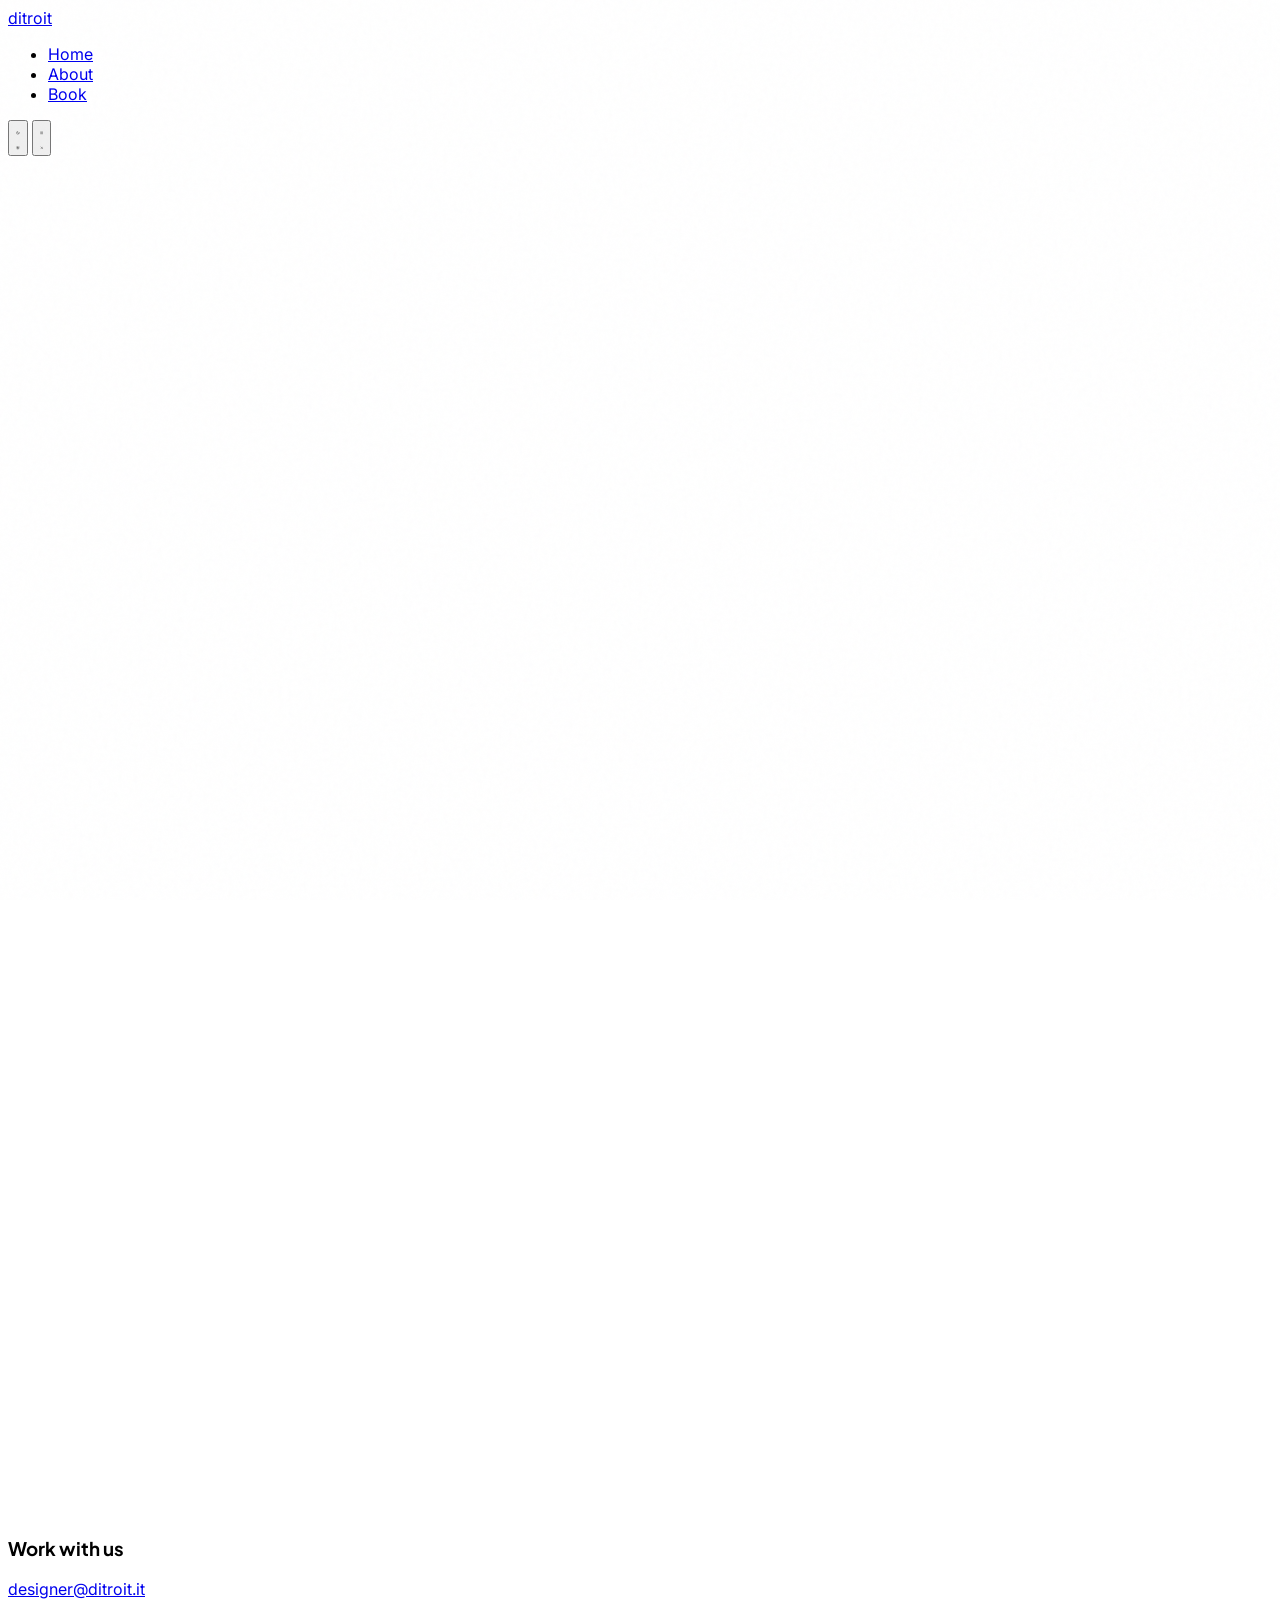
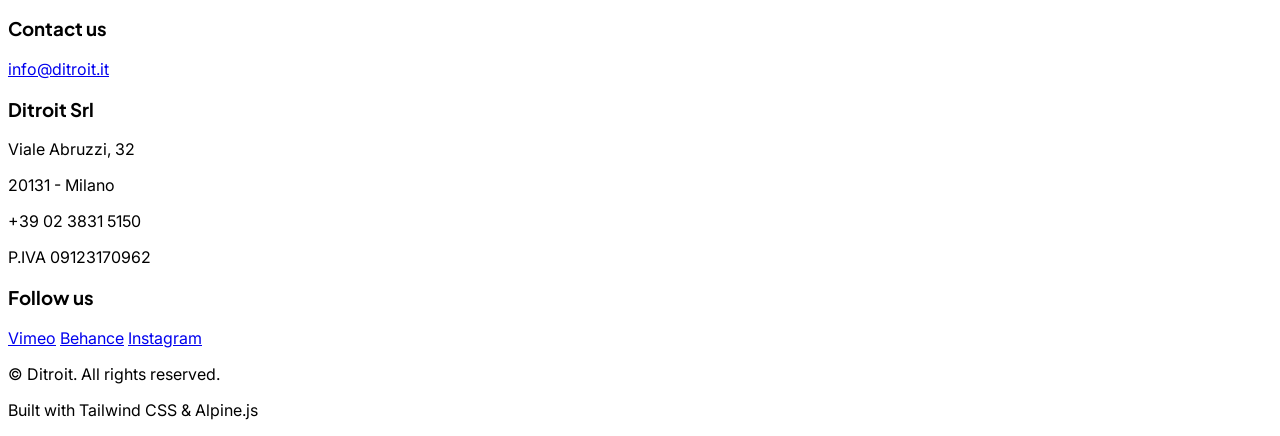
==== index.html @ 720d7a05 "First commit" ====
<!DOCTYPE html>
<html lang="en" x-data="app()" :class="{'dark':dark}" class="scroll-smooth">
<head>
<meta charset="UTF-8">
<meta name="viewport" content="width=device-width, initial-scale=1.0">
<meta name="description" content="Ditroit Clone — In-depth football analysis. Premium content experience. Welcome to the new era of football.">
<meta name="keywords" content="football, football analysis, premium content, ditroit clone">
<meta name="author" content="Ditroit">
<title>Ditroit Clone — In-depth Football Analysis &amp; Premium Experience</title>

<script src="https://cdn.tailwindcss.com"></script>
<script defer src="https://cdn.jsdelivr.net/npm/alpinejs@3.x.x/dist/cdn.min.js"></script>
<link rel="preconnect" href="https://fonts.googleapis.com">
<link rel="preconnect" href="https://fonts.gstatic.com" crossorigin>
<link href="https://fonts.googleapis.com/css2?family=Plus+Jakarta+Sans:ital,wght@0,300..800;1,300..800&family=Inter:wght@300..800&display=swap" rel="stylesheet">

<script>
tailwind.config = {
  darkMode: 'class',
  theme: {
    extend: {
      fontFamily: { display: ['Plus Jakarta Sans','sans-serif'], body: ['Inter','sans-serif'] },
      colors: { accent: '#FF6B2B', 'accent-light': '#FF8F5C' }
    }
  }
}
</script>

<style>
*,*::before,*::after{box-sizing:border-box}
html,body{font-family:'Inter',sans-serif}
h1,h2,h3,h4,h5,h6{font-family:'Plus Jakarta Sans',sans-serif}
body{transition:background-color .3s,color .3s}

/* noise overlay */
body::before{content:'';position:fixed;inset:0;pointer-events:none;z-index:0;opacity:.35;
background-image:url("data:image/svg+xml,%3Csvg xmlns='http://www.w3.org/2000/svg' viewBox='0 0 200 200'%3E%3Cfilter id='n'%3E%3CfeTurbulence type='fractalNoise' baseFrequency='.9' numOctaves='4' stitchTiles='stitch'/%3E%3C/filter%3E%3Crect width='100%25' height='100%25' filter='url(%23n)' opacity='.05'/%3E%3C/svg%3E")}

/* scrollbar */
::-webkit-scrollbar{width:5px}
::-webkit-scrollbar-track{background:transparent}
::-webkit-scrollbar-thumb{background:#FF6B2B;border-radius:99px}

/* reveal on scroll */
.reveal{opacity:0;transform:translateY(26px);transition:opacity .6s cubic-bezier(.4,0,.2,1),transform .6s cubic-bezier(.4,0,.2,1)}
.reveal.in{opacity:1;transform:none}
.d1{transition-delay:.08s}.d2{transition-delay:.16s}.d3{transition-delay:.24s}.d4{transition-delay:.32s}

/* nav underline animation */
.nl{position:relative}
.nl::after{content:'';position:absolute;bottom:-2px;left:0;width:0;height:1.5px;background:currentColor;transition:width .22s cubic-bezier(.4,0,.2,1)}
.nl:hover::after,.nl.on::after{width:100%}
.nl.on{font-weight:500}

/* shimmer button */
.shimmer{position:relative;overflow:hidden}
.shimmer::after{content:'';position:absolute;top:0;left:-100%;width:60%;height:100%;background:rgba(255,255,255,.18);transform:skewX(-20deg);transition:left .4s cubic-bezier(.4,0,.2,1)}
.shimmer:hover::after{left:160%}

/* photo frames */
.pf{overflow:hidden;background:#d4d4d8}
.pf img{width:100%;height:100%;object-fit:cover;display:block}

/* card hover */
.card-h{transition:transform .28s cubic-bezier(.4,0,.2,1),border-color .18s}
.card-h:hover{transform:translateY(-4px)}

/* skill tag */
.stag{transition:border-color .18s}

[x-cloak]{display:none!important}
</style>
</head>

<body class="bg-white dark:bg-zinc-950 text-zinc-900 dark:text-zinc-100 antialiased">

<!-- ═══ NAV ═══ -->
<header class="fixed inset-x-0 top-0 z-50 transition-all duration-300"
  :class="sc?'bg-white/90 dark:bg-zinc-950/90 backdrop-blur-md shadow-sm shadow-black/5':''">
  <nav class="max-w-6xl mx-auto px-6 h-16 flex items-center justify-between" aria-label="Main navigation">

    <a href="/" class="font-display font-bold text-xl tracking-tight relative z-10 text-zinc-900 dark:text-white">
      ditroit
    </a>

    <ul class="hidden md:flex items-center gap-8 text-sm" role="list">
      <li><a href="/" class="nl text-zinc-500 dark:text-zinc-400 hover:text-zinc-900 dark:hover:text-white transition-colors" :class="s==='hero'?'on !text-zinc-900 dark:!text-white':''">Home</a></li>
      <li><a href="#about" class="nl text-zinc-500 dark:text-zinc-400 hover:text-zinc-900 dark:hover:text-white transition-colors" :class="s==='about'?'on !text-zinc-900 dark:!text-white':''">About</a></li>
      <li><a href="mailto:info@ditroit.it" class="nl text-zinc-500 dark:text-zinc-400 hover:text-zinc-900 dark:hover:text-white transition-colors">Book</a></li>
    </ul>

    <div class="flex items-center gap-3">
      <!-- dark toggle -->
      <button @click="dark=!dark" class="w-9 h-9 flex items-center justify-center rounded-full border border-zinc-200 dark:border-zinc-800 hover:bg-zinc-100 dark:hover:bg-zinc-900 transition-colors" :aria-label="dark?'Light mode':'Dark mode'">
        <svg x-show="!dark" class="w-4 h-4" fill="none" viewBox="0 0 24 24" stroke="currentColor" aria-hidden="true"><path stroke-linecap="round" stroke-linejoin="round" stroke-width="2" d="M21 12.79A9 9 0 1111.21 3 7 7 0 0021 12.79z"/></svg>
        <svg x-show="dark"  class="w-4 h-4" fill="none" viewBox="0 0 24 24" stroke="currentColor" aria-hidden="true"><path stroke-linecap="round" stroke-linejoin="round" stroke-width="2" d="M12 3v1m0 16v1m9-9h-1M4 12H3m15.364-6.364l-.707.707M6.343 17.657l-.707.707M17.657 17.657l-.707-.707M6.343 6.343l-.707-.707M12 8a4 4 0 100 8 4 4 0 000-8z"/></svg>
      </button>
      <!-- hamburger -->
      <button @click="mm=!mm" class="md:hidden w-9 h-9 flex items-center justify-center rounded-full border border-zinc-200 dark:border-zinc-800" :aria-expanded="mm" aria-label="Toggle menu">
        <svg x-show="!mm" class="w-4 h-4" fill="none" viewBox="0 0 24 24" stroke="currentColor" aria-hidden="true"><path stroke-linecap="round" stroke-linejoin="round" stroke-width="2" d="M4 6h16M4 12h16M4 18h16"/></svg>
        <svg x-show="mm"  class="w-4 h-4" fill="none" viewBox="0 0 24 24" stroke="currentColor" aria-hidden="true"><path stroke-linecap="round" stroke-linejoin="round" stroke-width="2" d="M6 18L18 6M6 6l12 12"/></svg>
      </button>
    </div>
  </nav>

  <!-- mobile menu -->
  <div x-show="mm" x-cloak
    x-transition:enter="transition ease-out duration-200" x-transition:enter-start="opacity-0 -translate-y-2" x-transition:enter-end="opacity-100 translate-y-0"
    x-transition:leave="transition ease-in duration-150" x-transition:leave-start="opacity-100 translate-y-0" x-transition:leave-end="opacity-0 -translate-y-2"
    class="md:hidden bg-white dark:bg-zinc-950 border-t border-zinc-100 dark:border-zinc-900">
    <ul class="flex flex-col px-6 py-5 gap-4 text-sm font-medium" role="list">
      <li><a href="/" @click="mm=false" class="block text-zinc-700 dark:text-zinc-300 hover:text-accent transition-colors">Home</a></li>
      <li><a href="#about" @click="mm=false" class="block text-zinc-700 dark:text-zinc-300 hover:text-accent transition-colors">About</a></li>
      <li><a href="mailto:info@ditroit.it" @click="mm=false" class="block text-zinc-700 dark:text-zinc-300 hover:text-accent transition-colors">Book</a></li>
    </ul>
  </div>
</header>

<main>

<!-- ═══ HERO ═══ -->
<section id="hero" class="relative min-h-[70vh] flex items-center pt-16 overflow-hidden">
  <div class="absolute top-1/4 right-0 w-96 h-96 bg-accent/10 rounded-full blur-3xl pointer-events-none" aria-hidden="true"></div>
  <div class="absolute bottom-1/4 left-0 w-64 h-64 bg-zinc-200/50 dark:bg-zinc-800/30 rounded-full blur-3xl pointer-events-none" aria-hidden="true"></div>

  <div class="relative z-10 max-w-5xl mx-auto px-6 py-24 w-full text-center">
    <h1 class="reveal font-display font-bold text-4xl md:text-5xl lg:text-6xl leading-[1.15] tracking-tight text-zinc-900 dark:text-white max-w-4xl mx-auto">
      In-depth football analysis. <br class="hidden sm:inline">
      <span class="text-accent">Premium content experience.</span> <br>
      Welcome to the new era of football.
    </h1>
  </div>
</section>

<!-- ═══ WORK ═══ -->
<section id="work" class="py-24 relative overflow-hidden">
  <div class="max-w-6xl mx-auto px-6 relative">
    
    <!-- Section Title (Timeline indicator) -->
    <div class="text-center mb-20">
      <p class="reveal text-xs font-semibold text-accent tracking-widest uppercase mb-3">Timeline</p>
      <h2 class="reveal d1 font-display font-bold text-4xl md:text-5xl text-zinc-900 dark:text-white">Football Analysis Journey</h2>
    </div>

    <!-- The Central Vertical Line -->
    <div class="absolute left-8 md:left-1/2 top-32 bottom-0 w-[2px] bg-gradient-to-b from-accent via-zinc-200 to-zinc-200 dark:via-zinc-800 dark:to-zinc-900 -translate-x-1/2" aria-hidden="true"></div>

    <div class="space-y-16 relative">

      <!-- Item 1 (Left on Desktop, Right on Mobile) -->
      <div class="relative flex flex-col md:flex-row items-center justify-between group">
        <!-- Node Dot -->
        <div class="absolute left-8 md:left-1/2 w-4 h-4 rounded-full bg-white dark:bg-zinc-900 border-4 border-zinc-300 dark:border-zinc-700 group-hover:border-accent -translate-x-1/2 z-10 transition-all duration-300"></div>
        
        <!-- Left content -->
        <div class="w-full md:w-[calc(50%-3rem)] pl-16 md:pl-0 md:text-right reveal d1">
          <a href="/projects/nem-ngon-03-2026" class="block">
            <article class="card-h p-6 rounded-2xl bg-zinc-50 dark:bg-zinc-900/60 border border-zinc-100 dark:border-zinc-800/80 hover:border-accent transition-all duration-300">
              <div class="pf w-full aspect-[16/10] rounded-xl overflow-hidden mb-4 bg-zinc-200 dark:bg-zinc-800">
                <img src="https://res.cloudinary.com/dwpp9gtvk/image/upload/v1776329145/banhmivn_f1n72b.jpg" alt="Nem Ngon" class="w-full h-full object-cover transition-transform duration-500 group-hover:scale-105" loading="lazy">
              </div>
              <span class="text-xs font-bold text-accent tracking-wider block mb-1">03/2026</span>
              <h3 class="font-display font-bold text-xl text-zinc-900 dark:text-white mb-2 group-hover:text-accent transition-colors">Nem Ngon</h3>
              <p class="text-sm text-zinc-500 dark:text-zinc-400 line-clamp-2">A comprehensive analysis of culinary influences on athlete nutrition and local community football engagement.</p>
            </article>
          </a>
        </div>
        
        <!-- Right Spacer -->
        <div class="hidden md:block w-[calc(50%-3rem)]"></div>
      </div>

      <!-- Item 2 (Right on Desktop, Right on Mobile) -->
      <div class="relative flex flex-col md:flex-row items-center justify-between group">
        <!-- Node Dot -->
        <div class="absolute left-8 md:left-1/2 w-4 h-4 rounded-full bg-white dark:bg-zinc-900 border-4 border-zinc-300 dark:border-zinc-700 group-hover:border-accent -translate-x-1/2 z-10 transition-all duration-300"></div>
        
        <!-- Left Spacer -->
        <div class="hidden md:block w-[calc(50%-3rem)]"></div>
        
        <!-- Right content -->
        <div class="w-full md:w-[calc(50%-3rem)] pl-16 md:pl-0 reveal d2">
          <a href="/projects/cup-hoc-xem-bong-01-2026" class="block">
            <article class="card-h p-6 rounded-2xl bg-zinc-50 dark:bg-zinc-900/60 border border-zinc-100 dark:border-zinc-800/80 hover:border-accent transition-all duration-300">
              <div class="pf w-full aspect-[16/10] rounded-xl overflow-hidden mb-4 bg-zinc-200 dark:bg-zinc-800">
                <img src="https://res.cloudinary.com/dwpp9gtvk/image/upload/v1776236418/B%E1%BA%A3n_sao_c%E1%BB%A7a_Arsenal_va_Bayern_nhu_nay_thi_sao_Chelsea_an_uoc_ay_rag0jy.png" alt="Cúp Học Xem Bóng" class="w-full h-full object-cover transition-transform duration-500 group-hover:scale-105" loading="lazy">
              </div>
              <span class="text-xs font-bold text-accent tracking-wider block mb-1">01/2026</span>
              <h3 class="font-display font-bold text-xl text-zinc-900 dark:text-white mb-2 group-hover:text-accent transition-colors">Cúp Học Xem Bóng</h3>
              <p class="text-sm text-zinc-500 dark:text-zinc-400 line-clamp-2">An analysis focusing on tactical trends and game management strategies across major leagues.</p>
            </article>
          </a>
        </div>
      </div>

      <!-- Item 3 (Left on Desktop, Right on Mobile) -->
      <div class="relative flex flex-col md:flex-row items-center justify-between group">
        <!-- Node Dot -->
        <div class="absolute left-8 md:left-1/2 w-4 h-4 rounded-full bg-white dark:bg-zinc-900 border-4 border-zinc-300 dark:border-zinc-700 group-hover:border-accent -translate-x-1/2 z-10 transition-all duration-300"></div>
        
        <!-- Left content -->
        <div class="w-full md:w-[calc(50%-3rem)] pl-16 md:pl-0 md:text-right reveal d3">
          <a href="/projects/qua-bong-cuoi-01-2026" class="block">
            <article class="card-h p-6 rounded-2xl bg-zinc-50 dark:bg-zinc-900/60 border border-zinc-100 dark:border-zinc-800/80 hover:border-accent transition-all duration-300">
              <div class="pf w-full aspect-[16/10] rounded-xl overflow-hidden mb-4 bg-zinc-200 dark:bg-zinc-800">
                <img src="https://res.cloudinary.com/dwpp9gtvk/image/upload/v1776332482/tiendaoduc_mgc0yn.jpg" alt="Quả Bóng Cười" class="w-full h-full object-cover transition-transform duration-500 group-hover:scale-105" loading="lazy">
              </div>
              <span class="text-xs font-bold text-accent tracking-wider block mb-1">01/2026</span>
              <h3 class="font-display font-bold text-xl text-zinc-900 dark:text-white mb-2 group-hover:text-accent transition-colors">Quả Bóng Cười</h3>
              <p class="text-sm text-zinc-500 dark:text-zinc-400 line-clamp-2">Humorous tactical observations and statistical anomalies in national and international tournaments.</p>
            </article>
          </a>
        </div>
        
        <!-- Right Spacer -->
        <div class="hidden md:block w-[calc(50%-3rem)]"></div>
      </div>

      <!-- Item 4 (Right on Desktop, Right on Mobile) -->
      <div class="relative flex flex-col md:flex-row items-center justify-between group">
        <!-- Node Dot -->
        <div class="absolute left-8 md:left-1/2 w-4 h-4 rounded-full bg-white dark:bg-zinc-900 border-4 border-zinc-300 dark:border-zinc-700 group-hover:border-accent -translate-x-1/2 z-10 transition-all duration-300"></div>
        
        <!-- Left Spacer -->
        <div class="hidden md:block w-[calc(50%-3rem)]"></div>
        
        <!-- Right content -->
        <div class="w-full md:w-[calc(50%-3rem)] pl-16 md:pl-0 reveal d1">
          <a href="/projects/bong-voi-cha-banh-08-2025" class="block">
            <article class="card-h p-6 rounded-2xl bg-zinc-50 dark:bg-zinc-900/60 border border-zinc-100 dark:border-zinc-800/80 hover:border-accent transition-all duration-300">
              <div class="pf w-full aspect-[16/10] rounded-xl overflow-hidden mb-4 bg-zinc-200 dark:bg-zinc-800">
                <img src="https://res.cloudinary.com/dwpp9gtvk/image/upload/v1776354889/bongbanh1280_pnz5hv.jpg" alt="Bóng với Chả Bánh" class="w-full h-full object-cover transition-transform duration-500 group-hover:scale-105" loading="lazy">
              </div>
              <span class="text-xs font-bold text-accent tracking-wider block mb-1">08/2025 - 03/2026</span>
              <h3 class="font-display font-bold text-xl text-zinc-900 dark:text-white mb-2 group-hover:text-accent transition-colors">Bóng với Chả Bánh</h3>
              <p class="text-sm text-zinc-500 dark:text-zinc-400 line-clamp-2">Long-term tracking of youth academies, grassroots development, and transition styles.</p>
            </article>
          </a>
        </div>
      </div>

      <!-- Item 5 (Left on Desktop, Right on Mobile) -->
      <div class="relative flex flex-col md:flex-row items-center justify-between group">
        <!-- Node Dot -->
        <div class="absolute left-8 md:left-1/2 w-4 h-4 rounded-full bg-white dark:bg-zinc-900 border-4 border-zinc-300 dark:border-zinc-700 group-hover:border-accent -translate-x-1/2 z-10 transition-all duration-300"></div>
        
        <!-- Left content -->
        <div class="w-full md:w-[calc(50%-3rem)] pl-16 md:pl-0 md:text-right reveal d2">
          <a href="/projects/troll-fc-online-07-2025" class="block">
            <article class="card-h p-6 rounded-2xl bg-zinc-50 dark:bg-zinc-900/60 border border-zinc-100 dark:border-zinc-800/80 hover:border-accent transition-all duration-300">
              <div class="pf w-full aspect-[16/10] rounded-xl overflow-hidden mb-4 bg-zinc-200 dark:bg-zinc-800">
                <img src="https://res.cloudinary.com/dwpp9gtvk/image/upload/v1776336754/thumb_flxhrr.jpg" alt="Troll FC Online" class="w-full h-full object-cover transition-transform duration-500 group-hover:scale-105" loading="lazy">
              </div>
              <span class="text-xs font-bold text-accent tracking-wider block mb-1">07 - 09/2025</span>
              <h3 class="font-display font-bold text-xl text-zinc-900 dark:text-white mb-2 group-hover:text-accent transition-colors">Troll FC Online</h3>
              <p class="text-sm text-zinc-500 dark:text-zinc-400 line-clamp-2">Analyzing virtual football coaching methods and comparing digital simulations to real-world formations.</p>
            </article>
          </a>
        </div>
        
        <!-- Right Spacer -->
        <div class="hidden md:block w-[calc(50%-3rem)]"></div>
      </div>

      <!-- Item 6 (Right on Desktop, Right on Mobile) -->
      <div class="relative flex flex-col md:flex-row items-center justify-between group">
        <!-- Node Dot -->
        <div class="absolute left-8 md:left-1/2 w-4 h-4 rounded-full bg-white dark:bg-zinc-900 border-4 border-zinc-300 dark:border-zinc-700 group-hover:border-accent -translate-x-1/2 z-10 transition-all duration-300"></div>
        
        <!-- Left Spacer -->
        <div class="hidden md:block w-[calc(50%-3rem)]"></div>
        
        <!-- Right content -->
        <div class="w-full md:w-[calc(50%-3rem)] pl-16 md:pl-0 reveal d3">
          <a href="/projects/hlv-online-classic-12-2024" class="block">
            <article class="card-h p-6 rounded-2xl bg-zinc-50 dark:bg-zinc-900/60 border border-zinc-100 dark:border-zinc-800/80 hover:border-accent transition-all duration-300">
              <div class="pf w-full aspect-[16/10] rounded-xl overflow-hidden mb-4 bg-zinc-200 dark:bg-zinc-800">
                <img src="https://res.cloudinary.com/dewz8qqiq/image/upload/q_auto/f_auto/v1775142875/ronaldoclassic_nlbuix.jpg" alt="HLV Online Classic" class="w-full h-full object-cover transition-transform duration-500 group-hover:scale-105" loading="lazy">
              </div>
              <span class="text-xs font-bold text-accent tracking-wider block mb-1">12/2024</span>
              <h3 class="font-display font-bold text-xl text-zinc-900 dark:text-white mb-2 group-hover:text-accent transition-colors">HLV Online Classic</h3>
              <p class="text-sm text-zinc-500 dark:text-zinc-400 line-clamp-2">A nostalgic review of historical tactics and iconic team structures that defined the classic football era.</p>
            </article>
          </a>
        </div>
      </div>

    </div>
  </div>
</section>

<!-- ═══ ABOUT ═══ -->
<section id="about" class="py-24 bg-zinc-50 dark:bg-zinc-900/40">
  <div class="max-w-6xl mx-auto px-6">
    <div class="grid md:grid-cols-2 gap-16 items-center">

      <div class="reveal order-2 md:order-1">
        <div class="pf w-full aspect-square max-w-sm mx-auto rounded-3xl">
          <img src="https://images.unsplash.com/photo-1508098682722-e99c43a406b2?w=700&q=80" alt="Football tactics clipboard" loading="lazy">
        </div>
      </div>

      <div class="order-1 md:order-2">
        <p class="reveal text-xs font-medium text-accent tracking-widest uppercase mb-3">About Ditroit</p>
        <h2 class="reveal d1 font-display font-bold text-4xl md:text-5xl text-zinc-900 dark:text-white leading-tight mb-6">A new era of<br>football analysis</h2>
        <p class="reveal d2 text-zinc-500 dark:text-zinc-400 leading-relaxed mb-4">
          Ditroit is a boutique football analytics and media studio. We create in-depth tactical analysis, premium editorial content, and immersive visual storytelling for the modern era of the beautiful game.
        </p>
        <p class="reveal d3 text-zinc-500 dark:text-zinc-400 leading-relaxed mb-8">
          We believe football is more than just a game — it's a rich cultural phenomenon that deserves deep, high-fidelity coverage. Our work merges statistics, history, and stunning graphic design to deliver a premium reader experience.
        </p>
        <div class="reveal d4">
          <p class="text-xs font-medium text-zinc-500 dark:text-zinc-400 uppercase tracking-widest mb-3">Focus &amp; Expertise</p>
          <div class="flex flex-wrap gap-2" role="list" aria-label="Skills">
            <span role="listitem" class="stag text-sm bg-white dark:bg-zinc-800 border border-zinc-200 dark:border-zinc-700 text-zinc-700 dark:text-zinc-300 px-3.5 py-1.5 rounded-full hover:border-accent">Tactical Analysis</span>
            <span role="listitem" class="stag text-sm bg-white dark:bg-zinc-800 border border-zinc-200 dark:border-zinc-700 text-zinc-700 dark:text-zinc-300 px-3.5 py-1.5 rounded-full hover:border-accent">Editorial Design</span>
            <span role="listitem" class="stag text-sm bg-white dark:bg-zinc-800 border border-zinc-200 dark:border-zinc-700 text-zinc-700 dark:text-zinc-300 px-3.5 py-1.5 rounded-full hover:border-accent">Data Visualization</span>
            <span role="listitem" class="stag text-sm bg-white dark:bg-zinc-800 border border-zinc-200 dark:border-zinc-700 text-zinc-700 dark:text-zinc-300 px-3.5 py-1.5 rounded-full hover:border-accent">Football Culture</span>
            <span role="listitem" class="stag text-sm bg-white dark:bg-zinc-800 border border-zinc-200 dark:border-zinc-700 text-zinc-700 dark:text-zinc-300 px-3.5 py-1.5 rounded-full hover:border-accent">Video Production</span>
            <span role="listitem" class="stag text-sm bg-white dark:bg-zinc-800 border border-zinc-200 dark:border-zinc-700 text-zinc-700 dark:text-zinc-300 px-3.5 py-1.5 rounded-full hover:border-accent">Branding &amp; Identity</span>
          </div>
        </div>
      </div>

    </div>
  </div>
</section>

</main>

<footer class="border-t border-zinc-100 dark:border-zinc-900 bg-zinc-50 dark:bg-zinc-950 py-16">
  <div class="max-w-6xl mx-auto px-6 grid grid-cols-1 sm:grid-cols-2 md:grid-cols-4 gap-8">
    
    <!-- Work with us -->
    <div>
      <h3 class="font-display font-bold text-lg text-zinc-900 dark:text-white mb-4">Work with us</h3>
      <p class="text-sm text-zinc-600 dark:text-zinc-400 hover:text-accent transition-colors">
        <a href="mailto:designer@ditroit.it">designer@ditroit.it</a>
      </p>
    </div>

    <!-- Contact us -->
    <div>
      <h3 class="font-display font-bold text-lg text-zinc-900 dark:text-white mb-4">Contact us</h3>
      <p class="text-sm text-zinc-600 dark:text-zinc-400 hover:text-accent transition-colors">
        <a href="mailto:info@ditroit.it">info@ditroit.it</a>
      </p>
    </div>

    <!-- Ditroit Srl -->
    <div>
      <h3 class="font-display font-bold text-lg text-zinc-900 dark:text-white mb-4">Ditroit Srl</h3>
      <div class="text-sm text-zinc-500 dark:text-zinc-400 space-y-1">
        <p>Viale Abruzzi, 32</p>
        <p>20131 - Milano</p>
        <p>+39 02 3831 5150</p>
        <p class="text-xs text-zinc-400 dark:text-zinc-500 mt-2">P.IVA 09123170962</p>
      </div>
    </div>

    <!-- Follow us -->
    <div>
      <h3 class="font-display font-bold text-lg text-zinc-900 dark:text-white mb-4">Follow us</h3>
      <div class="flex flex-col space-y-2 text-sm text-zinc-600 dark:text-zinc-400">
        <a href="#" class="hover:text-accent transition-colors">Vimeo</a>
        <a href="#" class="hover:text-accent transition-colors">Behance</a>
        <a href="#" class="hover:text-accent transition-colors">Instagram</a>
      </div>
    </div>

  </div>
  
  <!-- Year and Copyright -->
  <div class="max-w-6xl mx-auto px-6 mt-12 pt-8 border-t border-zinc-100 dark:border-zinc-900 flex flex-col sm:flex-row items-center justify-between gap-4 text-xs text-zinc-400">
    <p>© <span id="yr"></span> Ditroit. All rights reserved.</p>
    <p>Built with Tailwind CSS &amp; Alpine.js</p>
  </div>
</footer>

<script>
function app() {
  return {
    dark: false,
    mm: false,
    sc: false,
    s: 'hero',

    init() {
      // dark mode
      this.dark = localStorage.getItem('theme') === 'dark' ||
        (!localStorage.getItem('theme') && window.matchMedia('(prefers-color-scheme: dark)').matches);
      this.$watch('dark', v => localStorage.setItem('theme', v ? 'dark' : 'light'));

      // scroll
      window.addEventListener('scroll', () => {
        this.sc = window.scrollY > 20;
        this.updateSection();
      }, { passive: true });

      // reveal
      const io = new IntersectionObserver(entries => {
        entries.forEach(e => { if (e.isIntersecting) { e.target.classList.add('in'); io.unobserve(e.target); } });
      }, { threshold: 0.1, rootMargin: '0px 0px -40px 0px' });
      document.querySelectorAll('.reveal').forEach(el => io.observe(el));

      // year
      document.getElementById('yr').textContent = new Date().getFullYear();
    },

    updateSection() {
      const atBottom = (window.innerHeight + window.scrollY) >= document.body.scrollHeight - 60;
      if (atBottom) { this.s = 'about'; return; }
      const ids = ['about','work','hero'];
      for (const id of ids) {
        const el = document.getElementById(id);
        if (el && window.scrollY >= el.offsetTop - 130) { this.s = id; return; }
      }
    }
  }
}
</script>

</body>
</html>
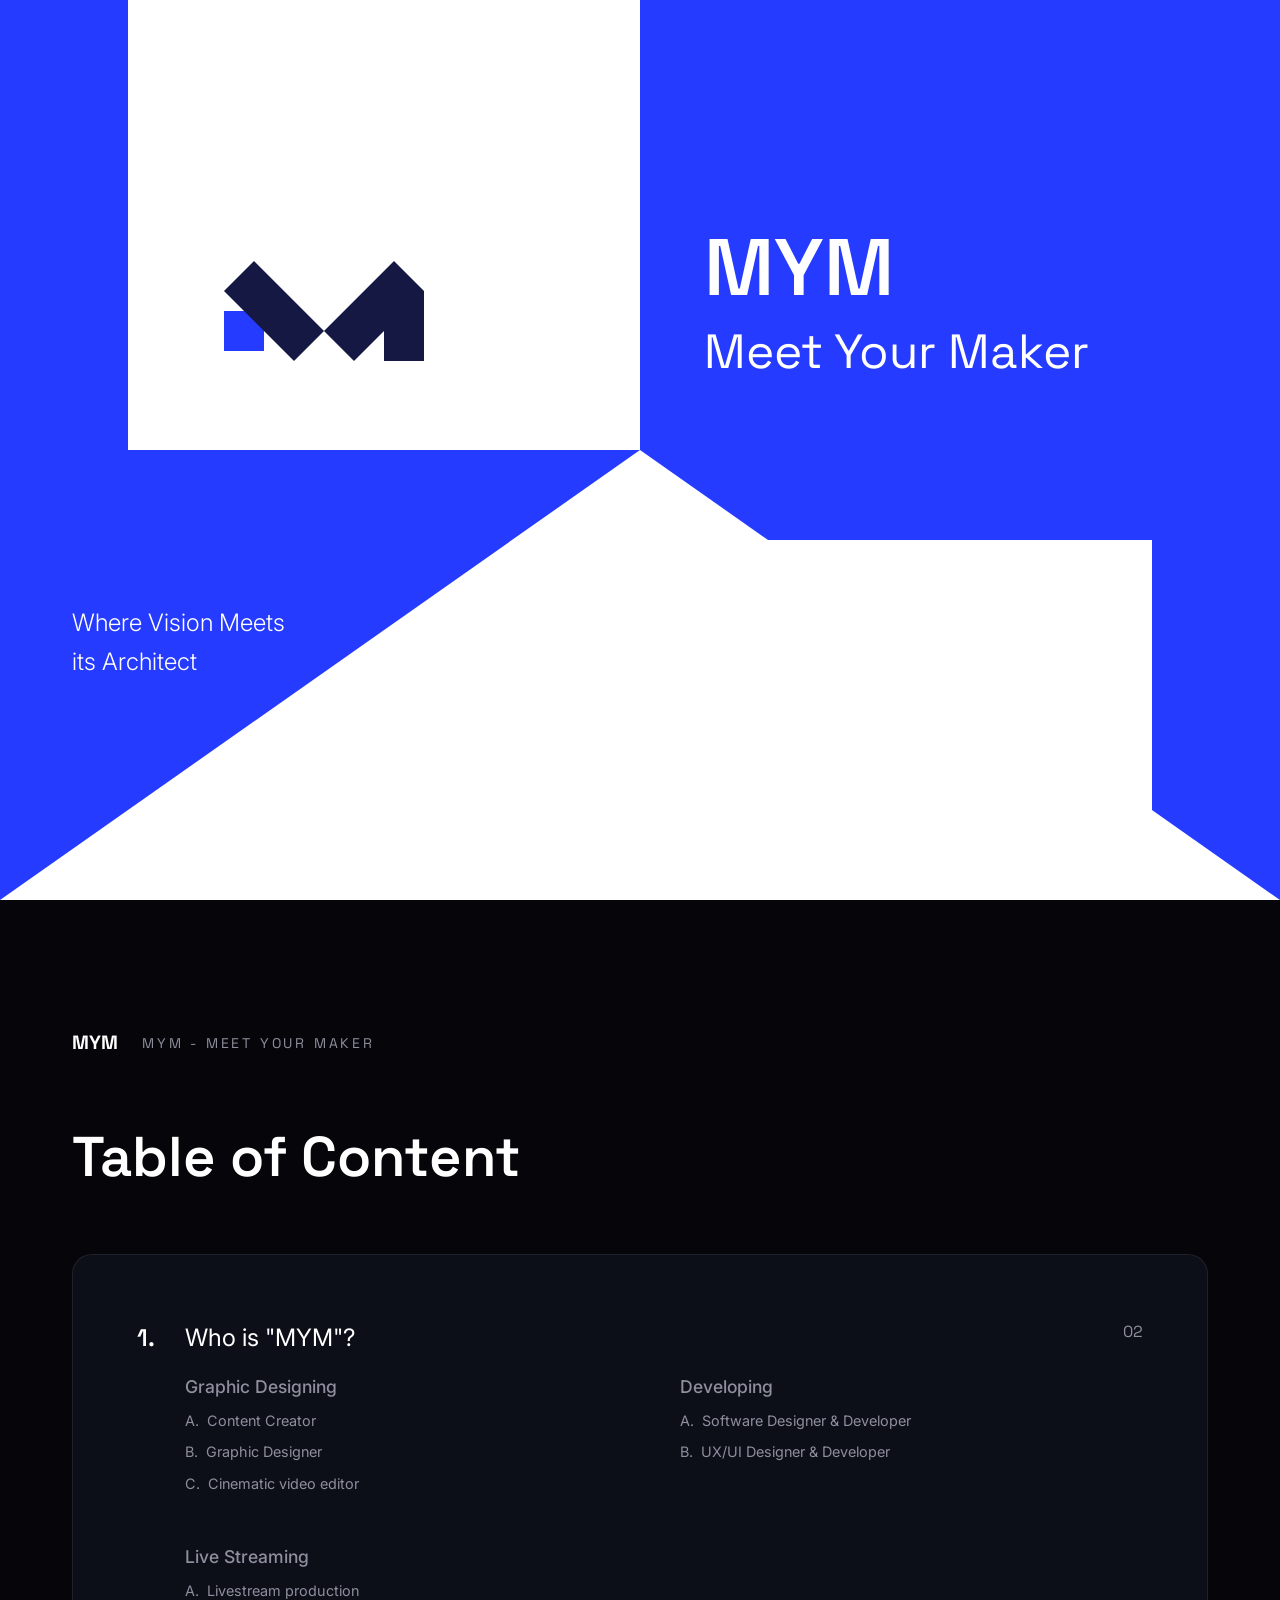
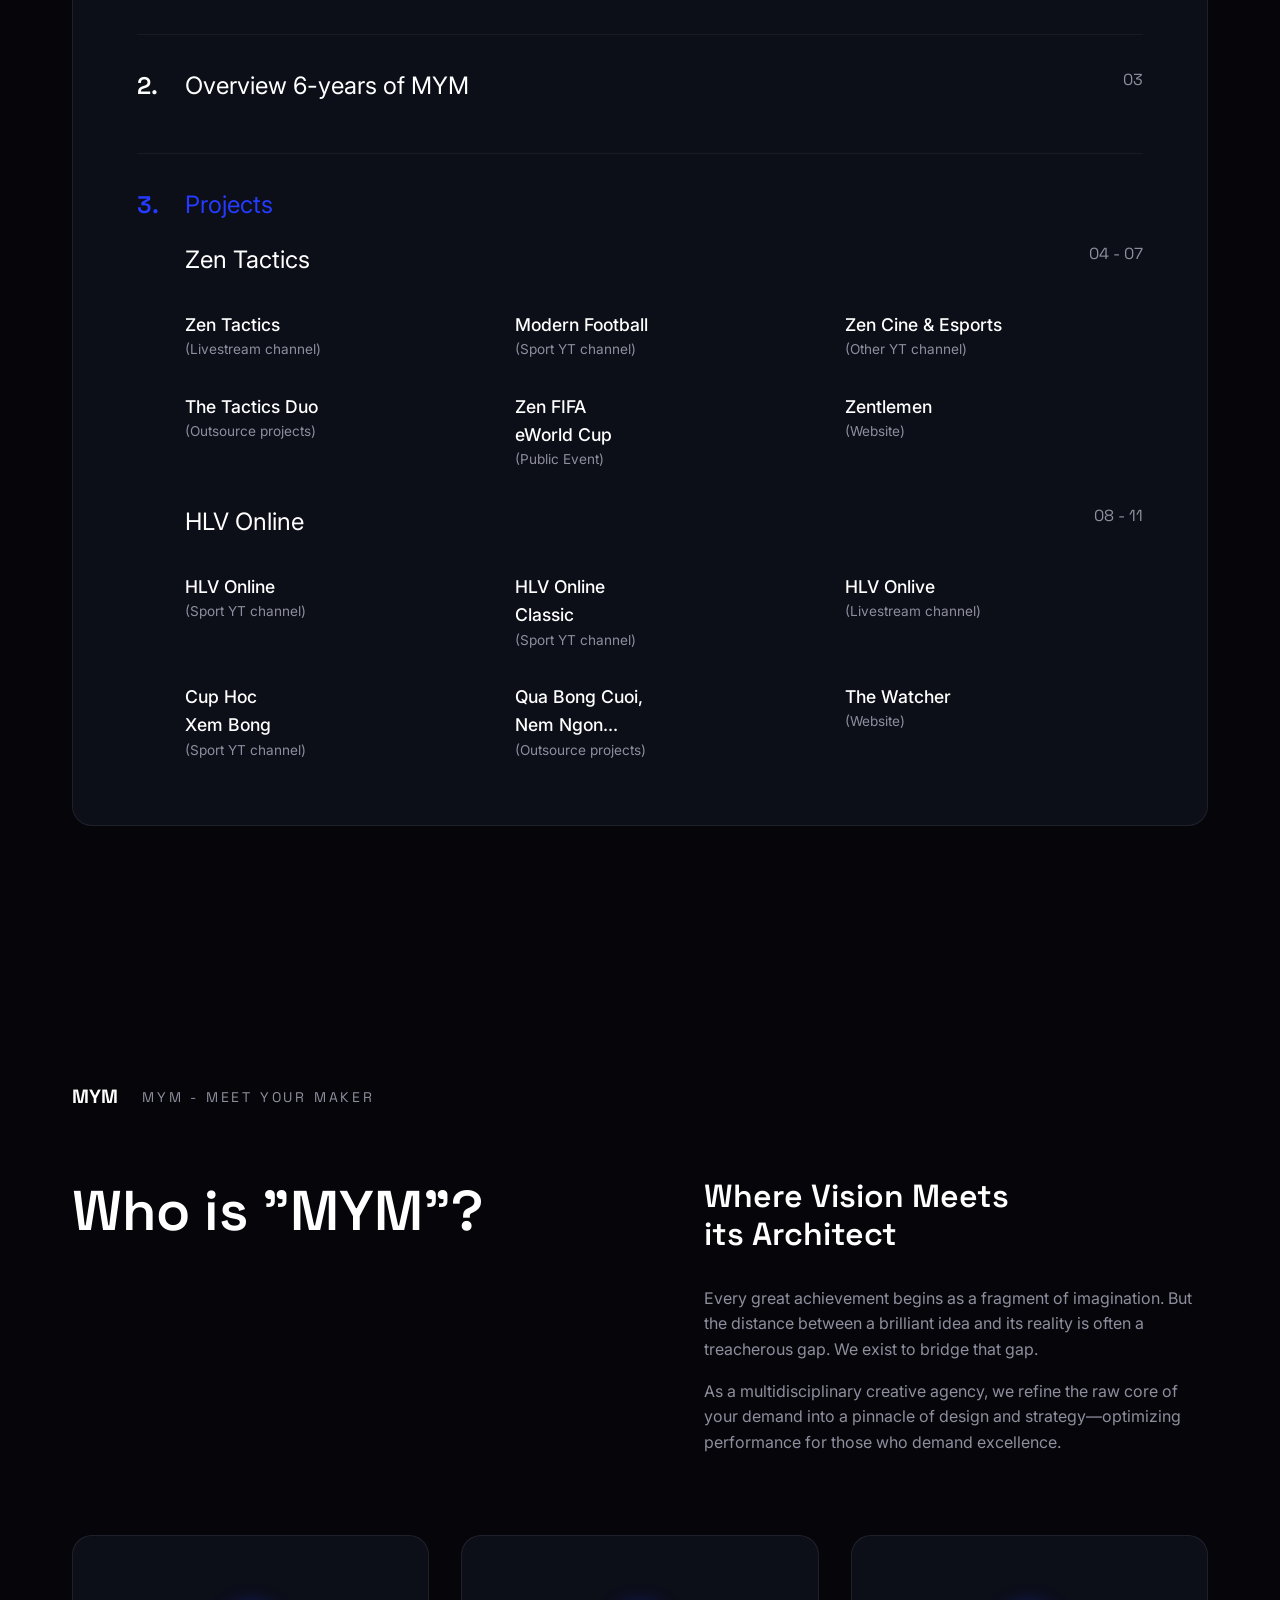
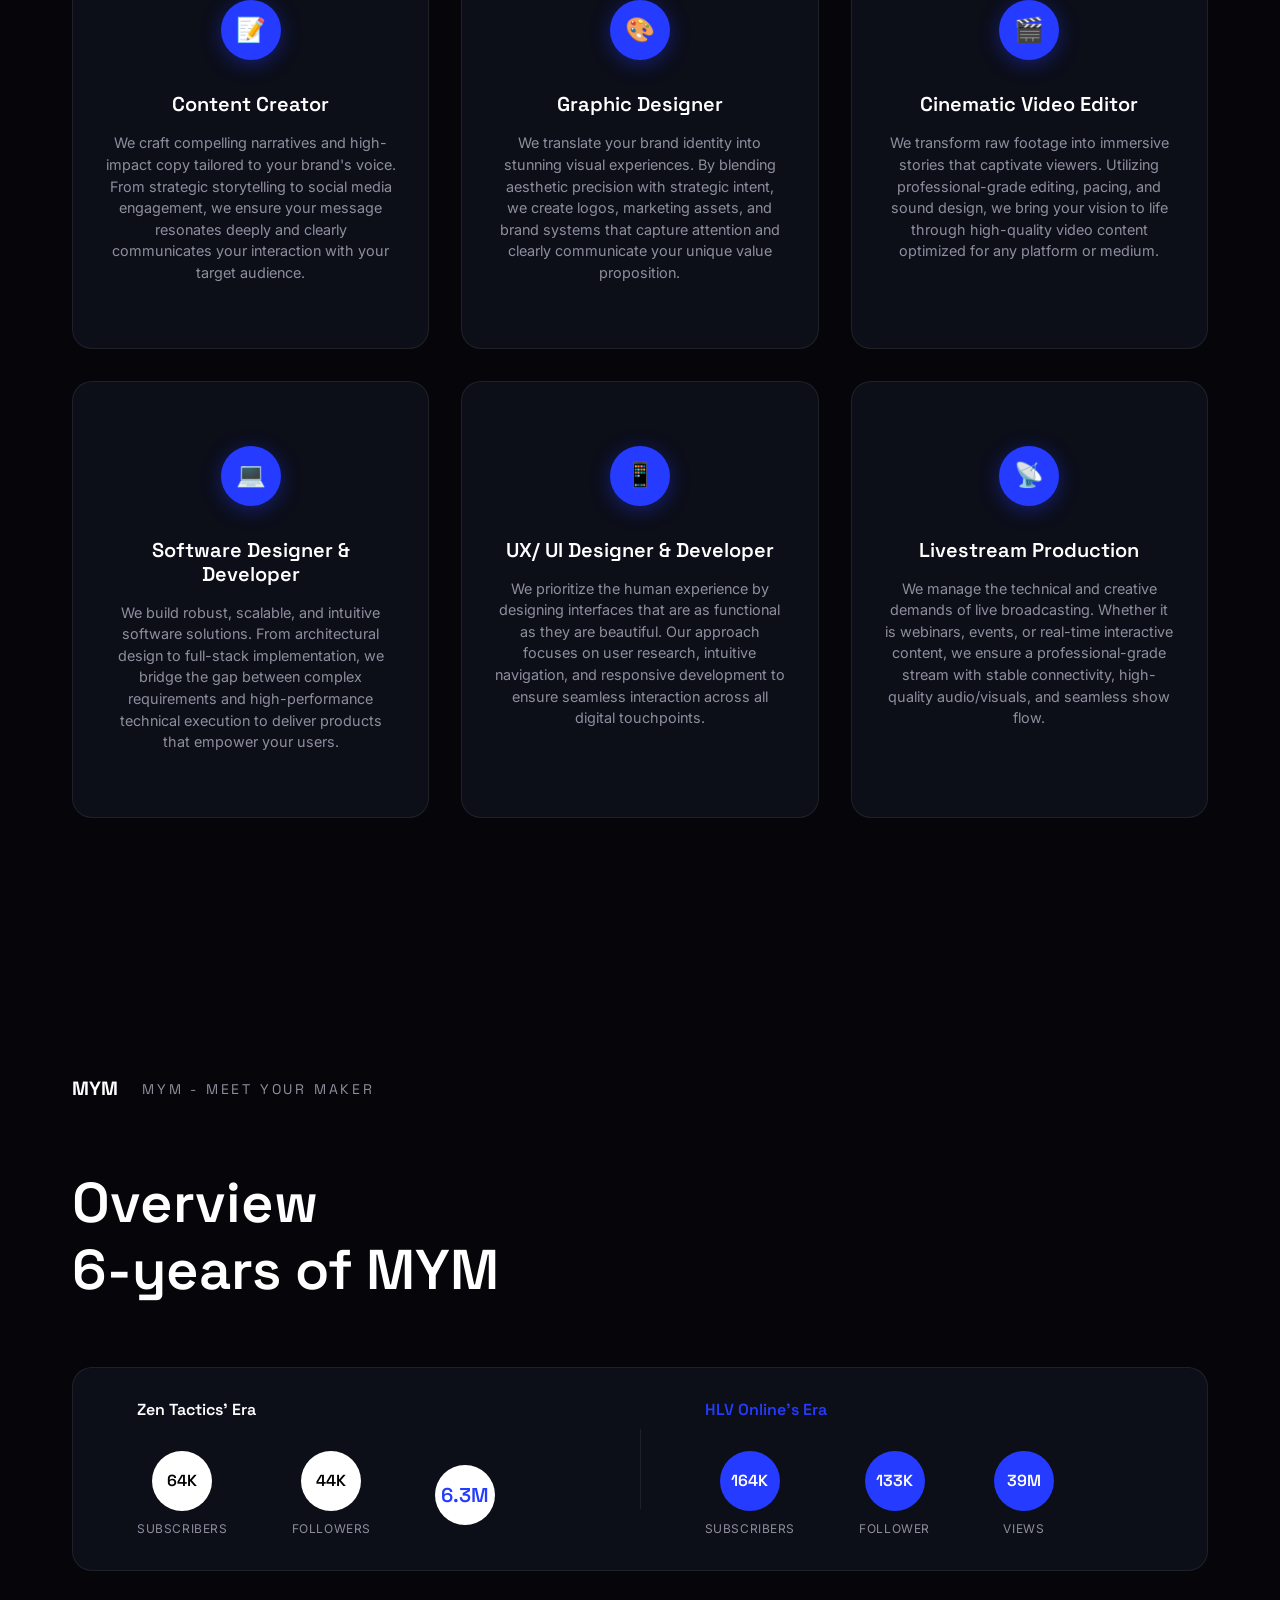
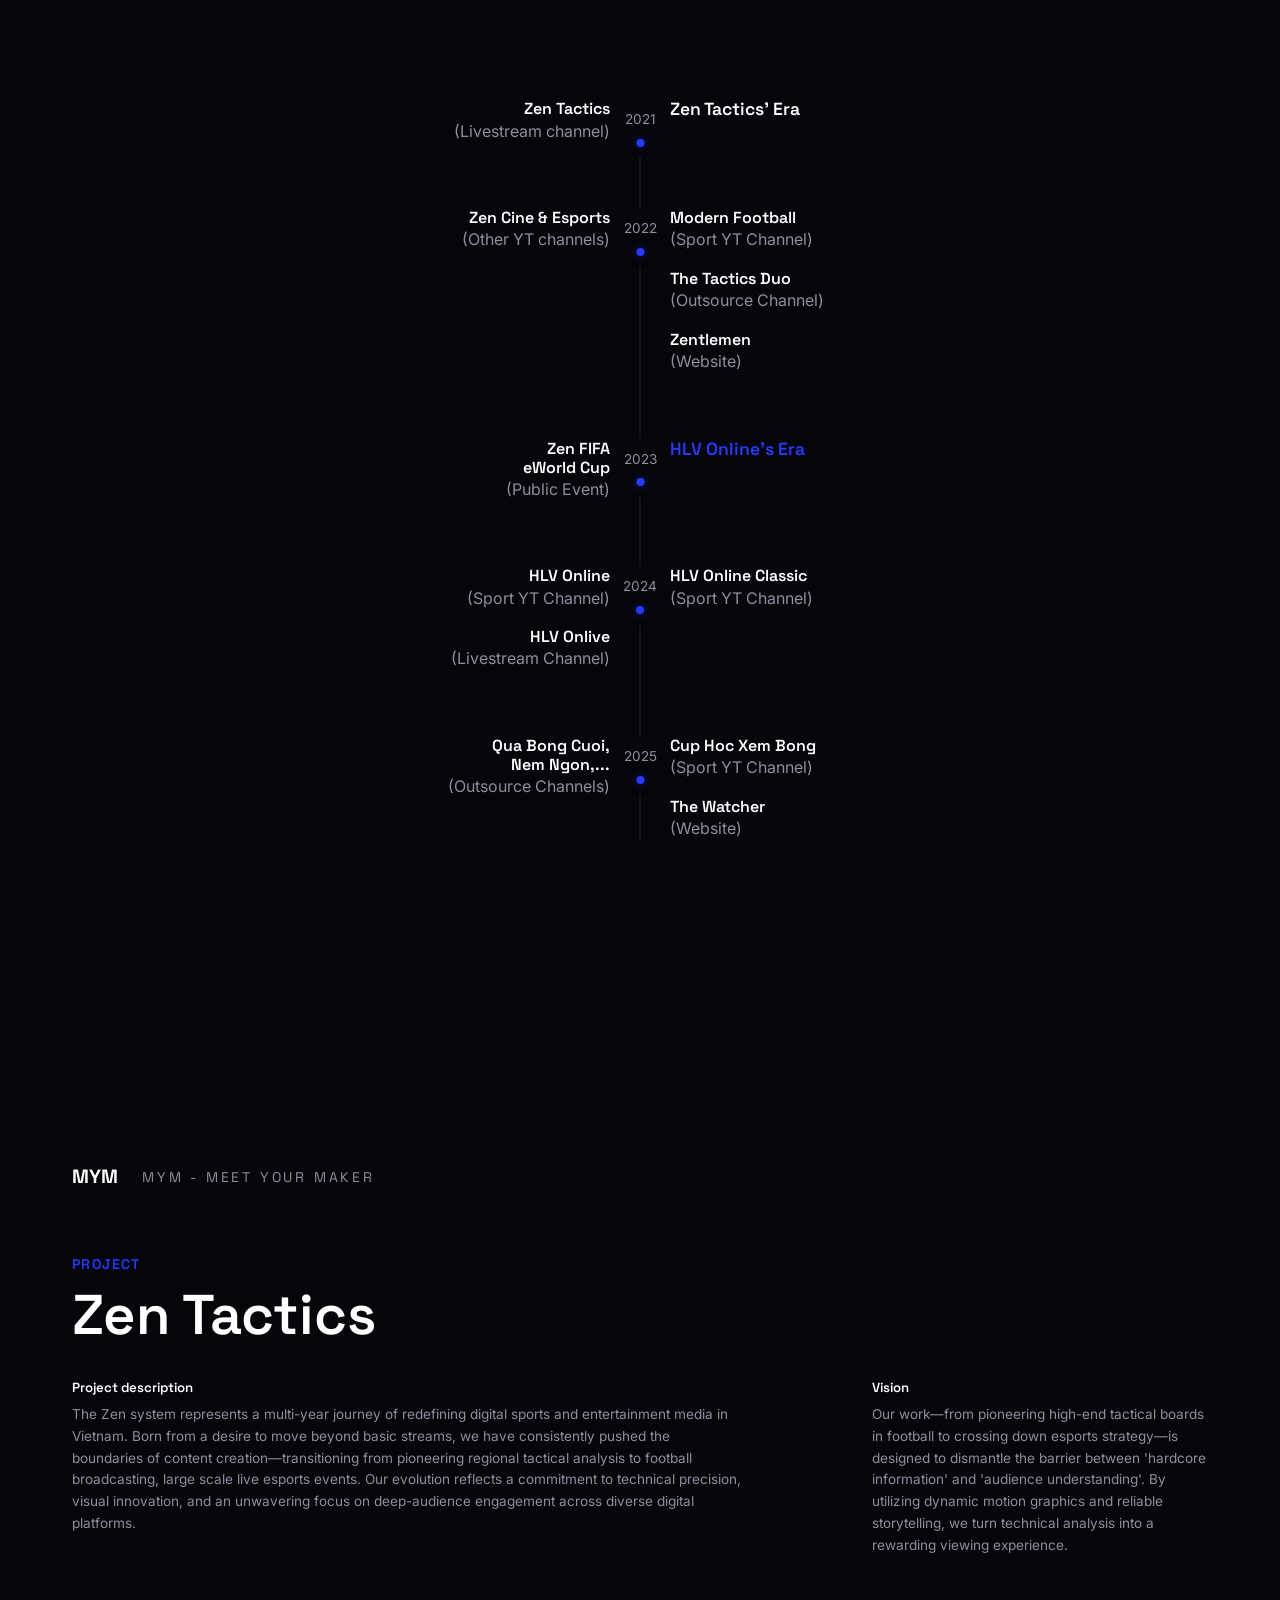
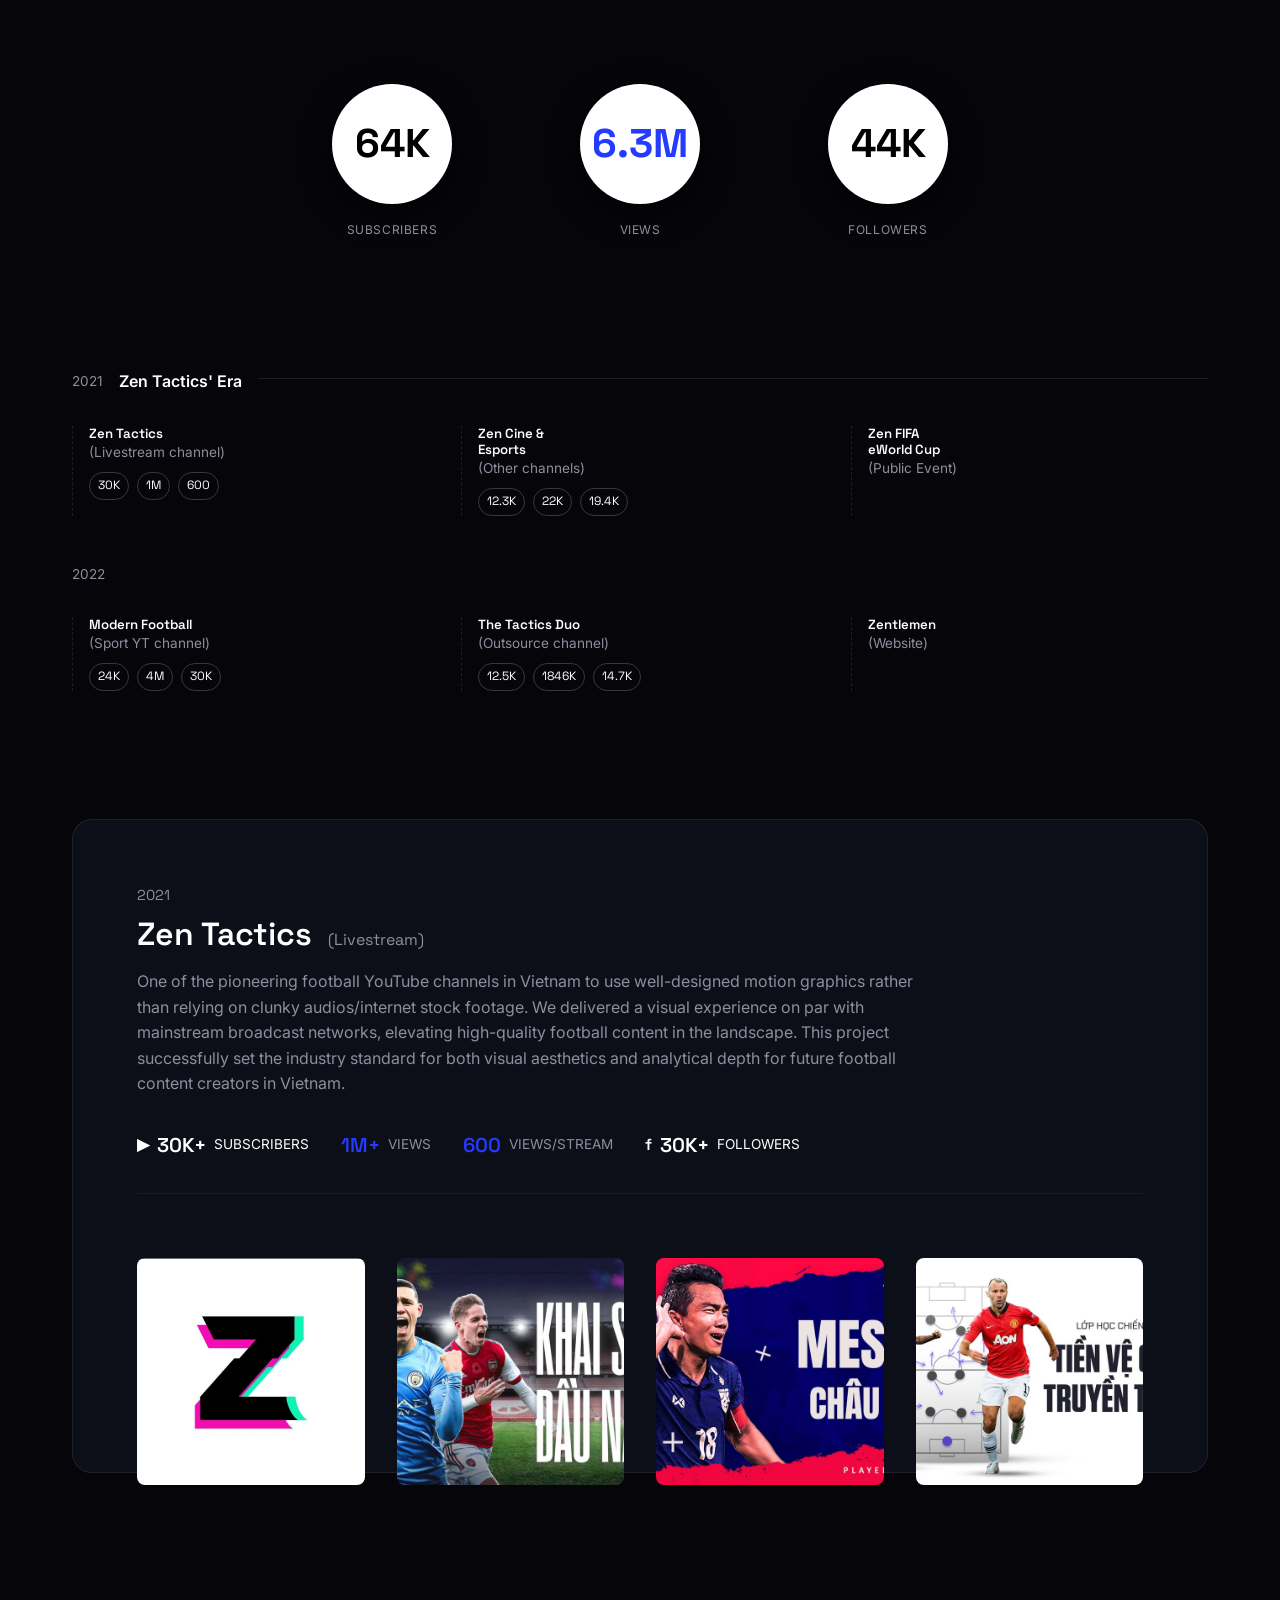
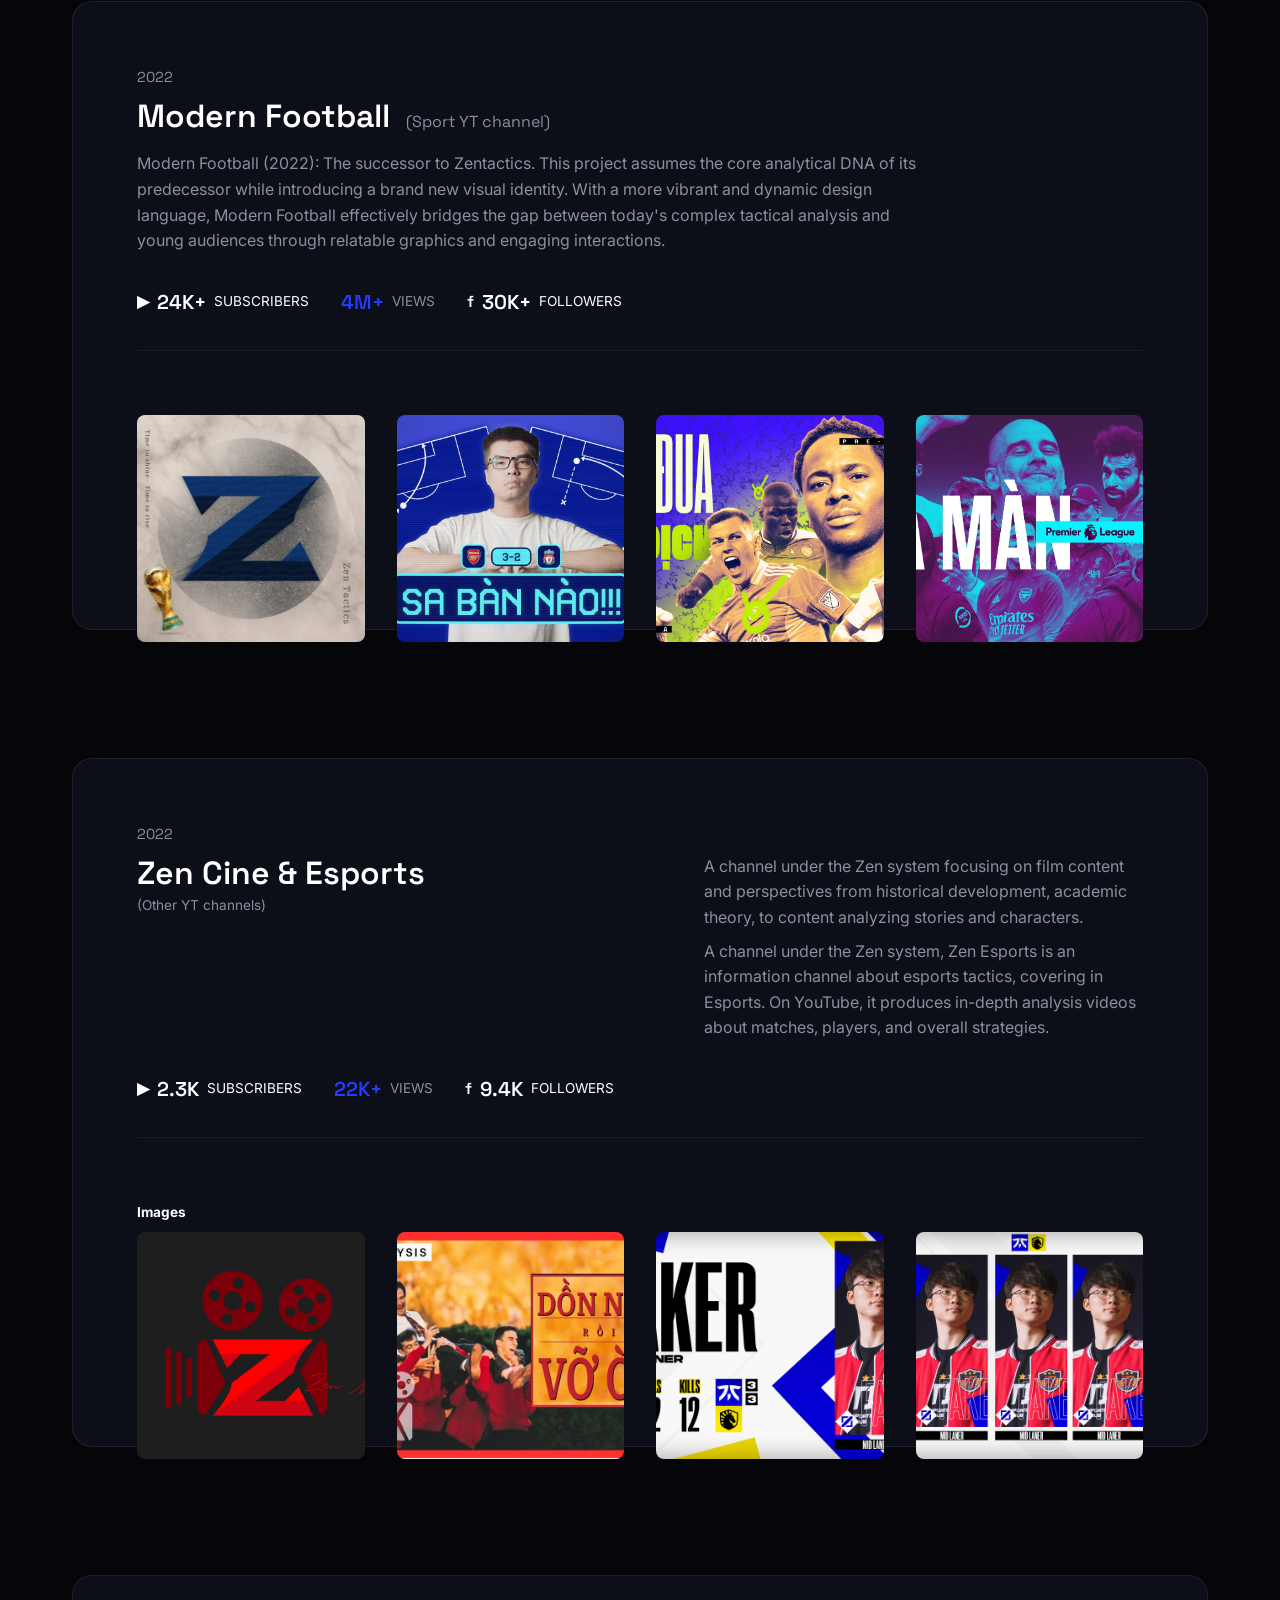
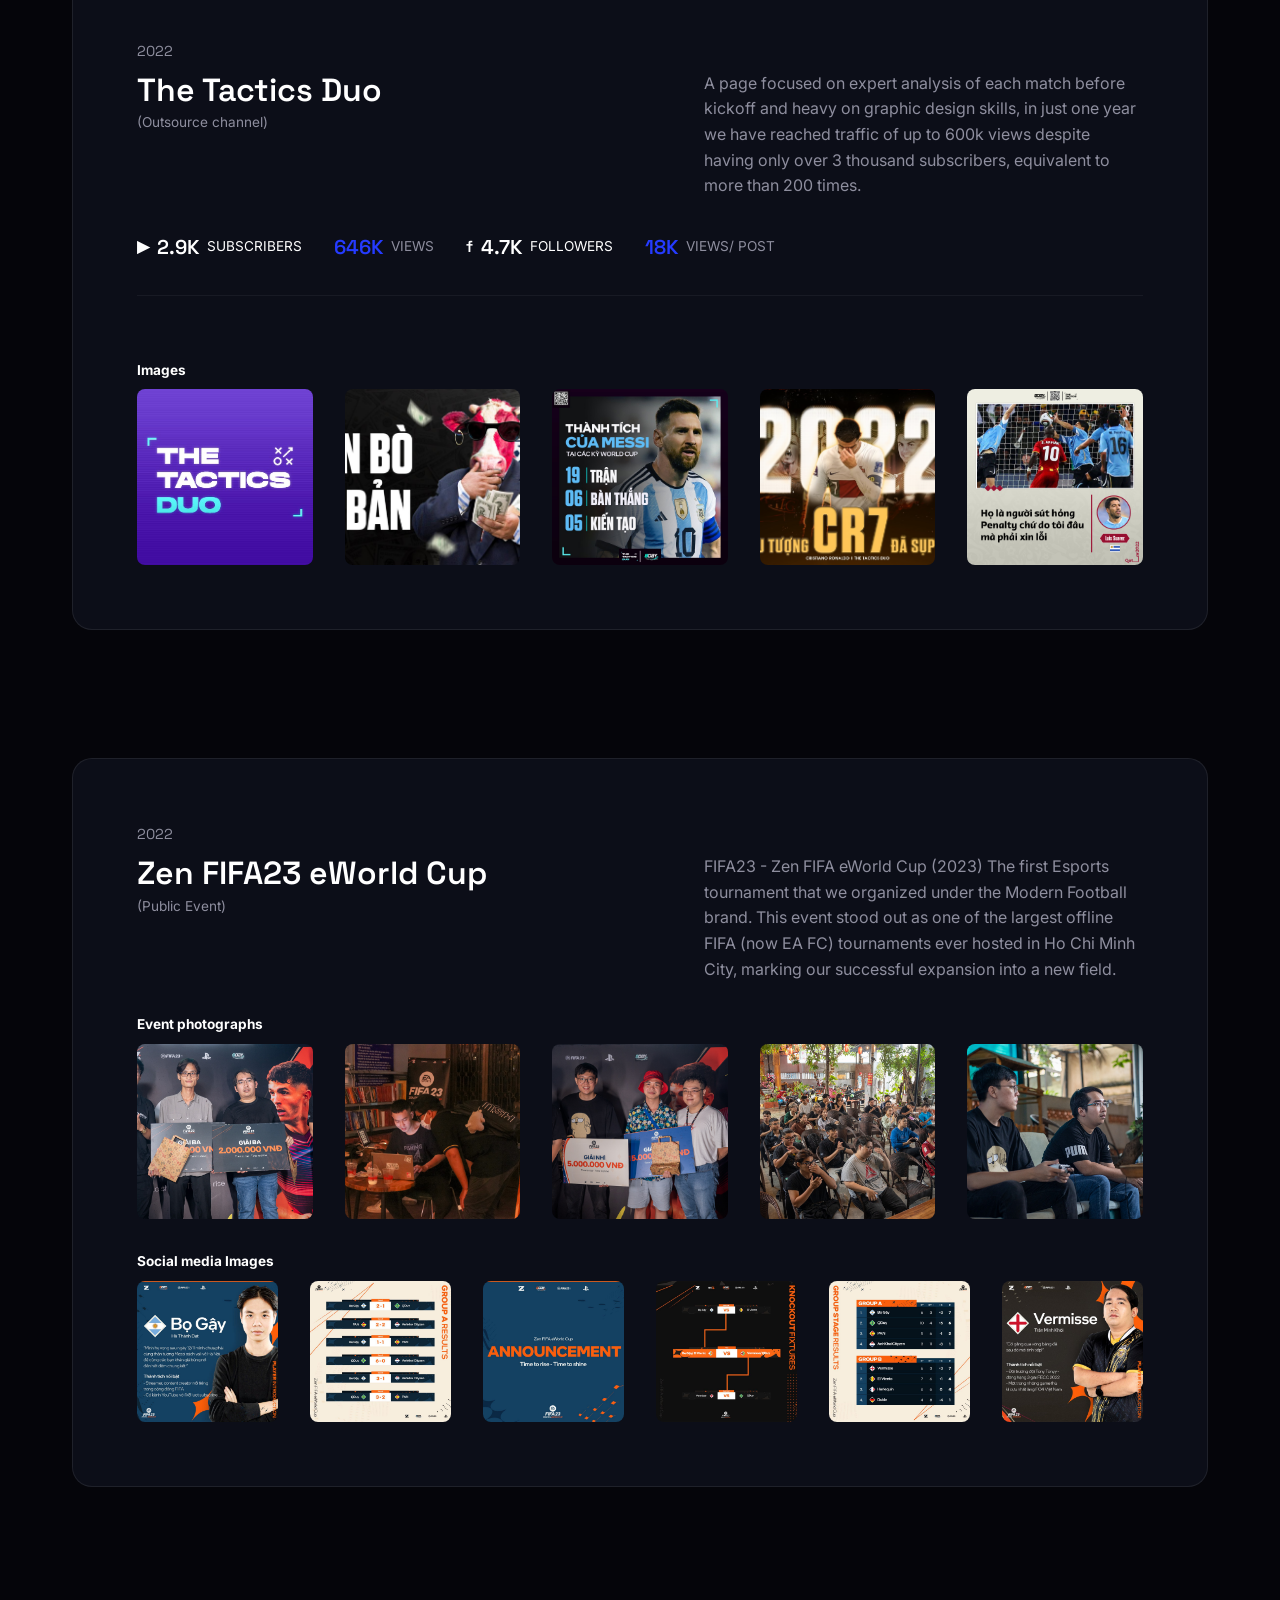
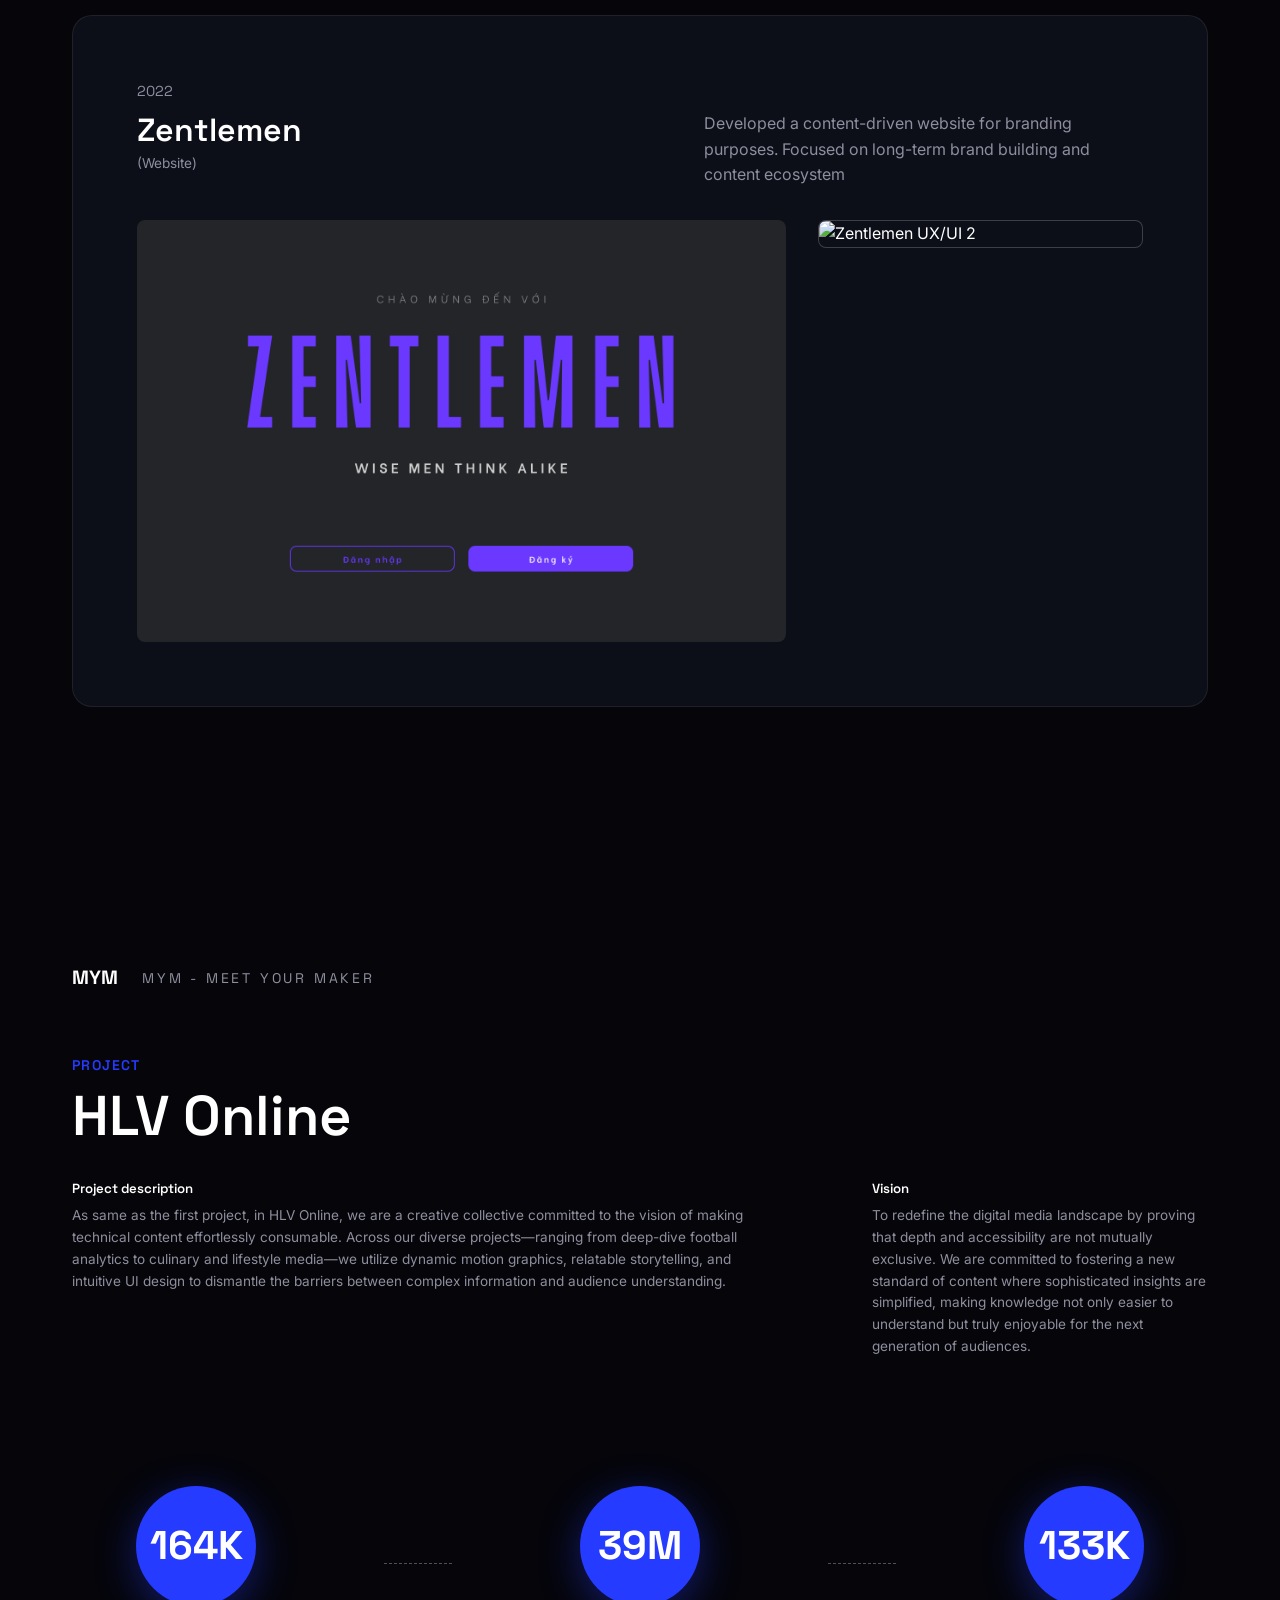
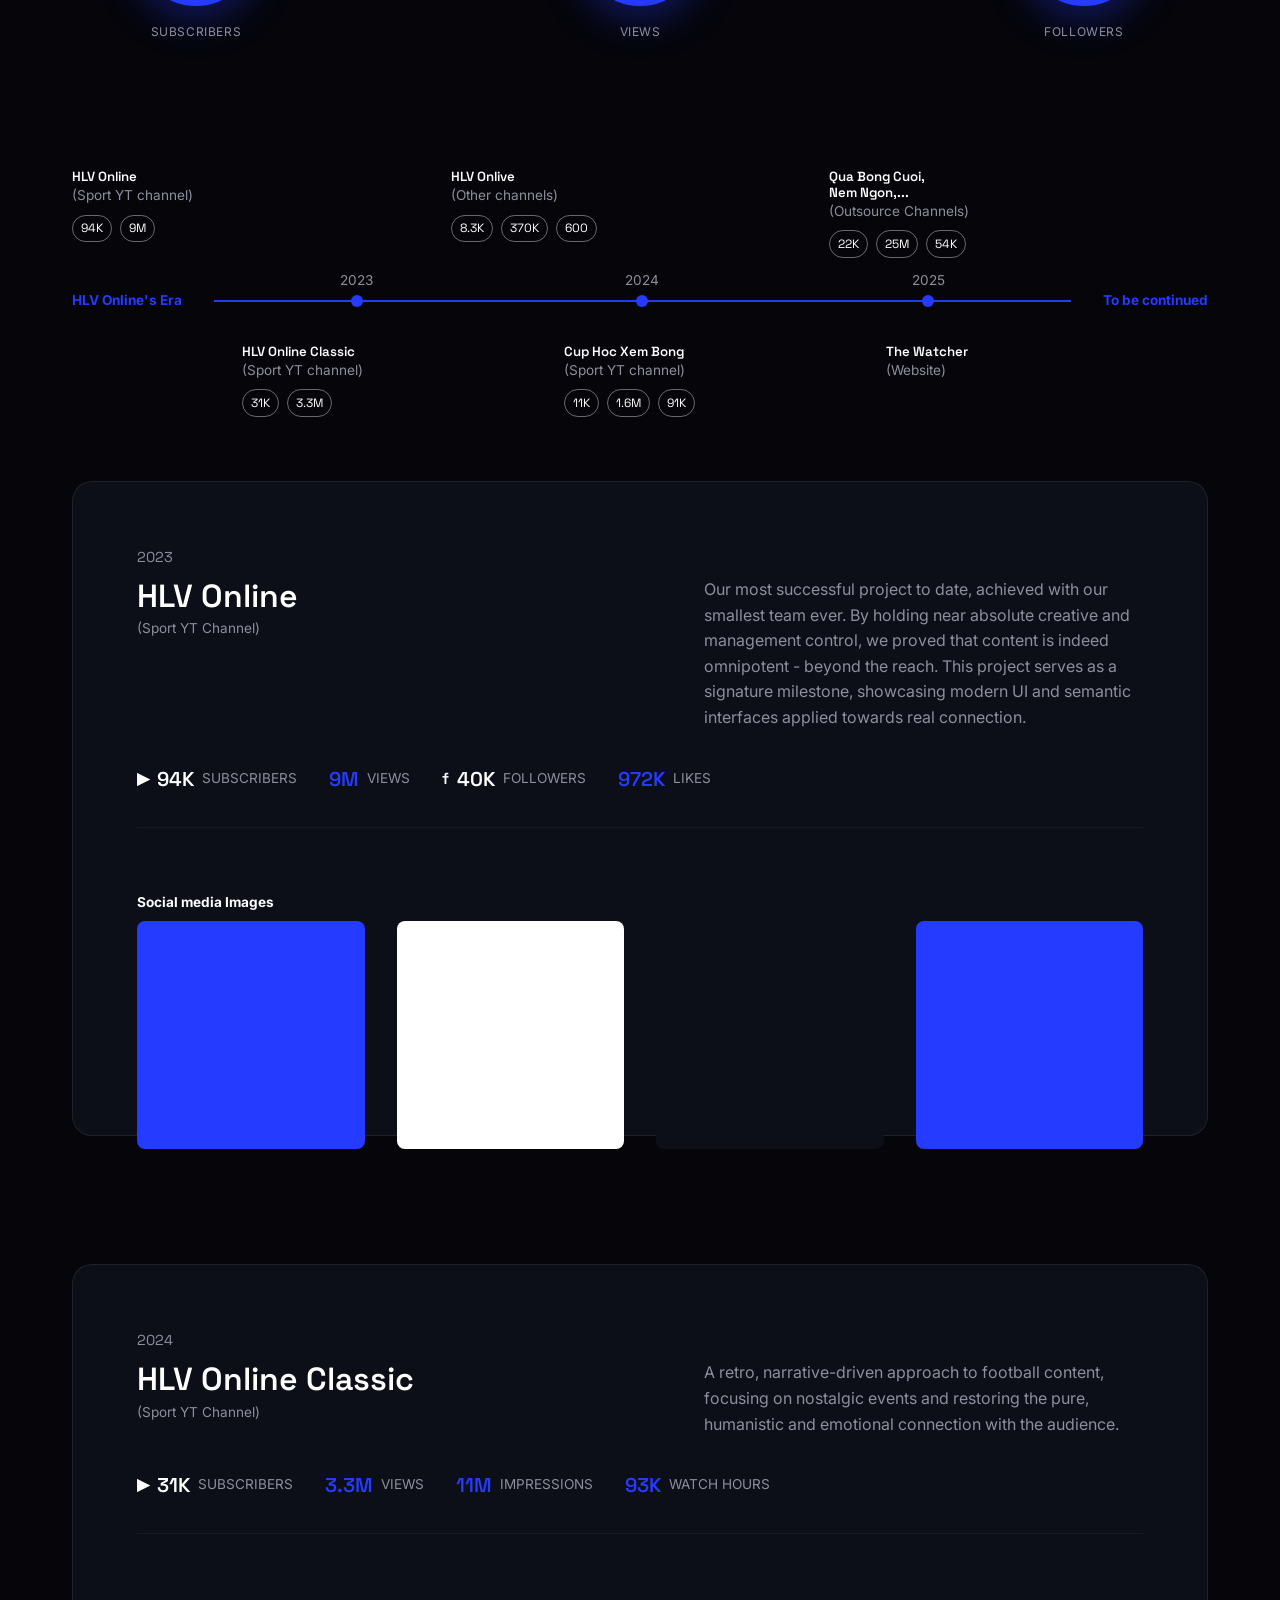
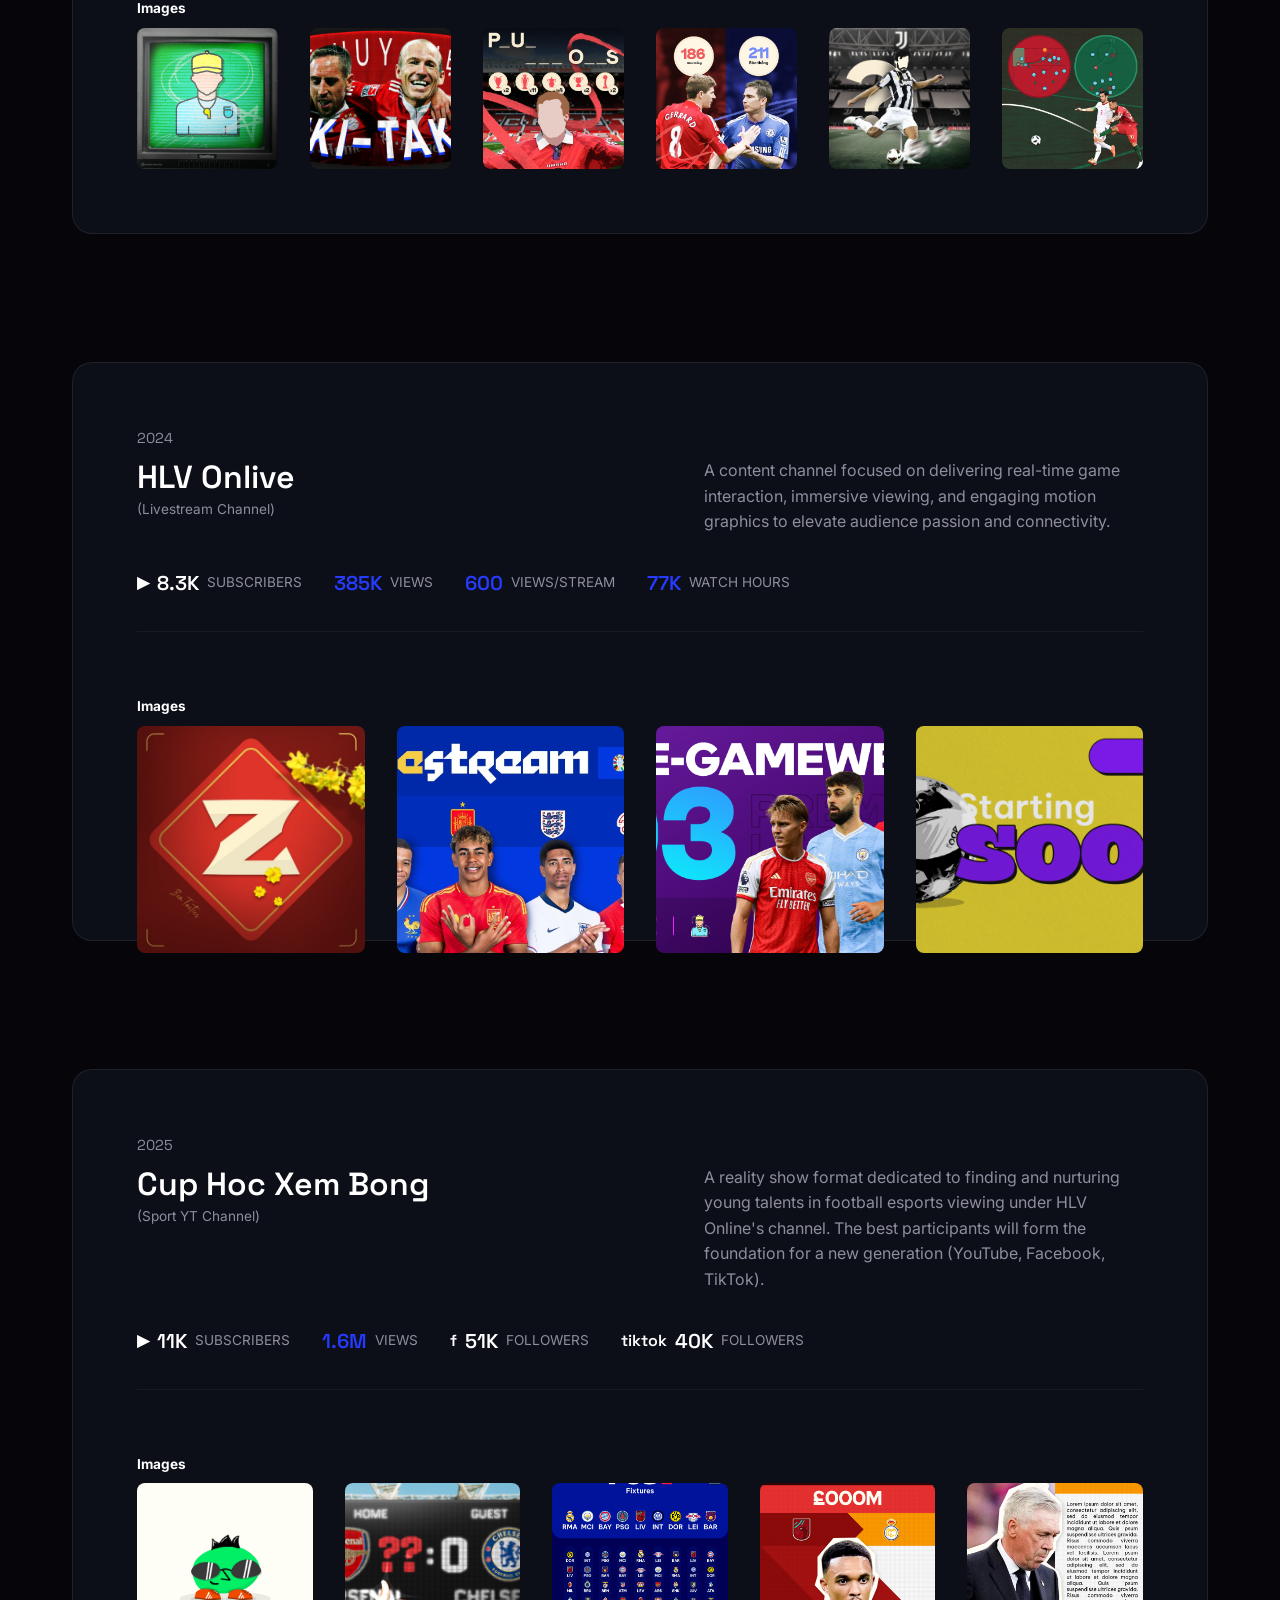
==== commit 6ad3c868: "fix: redo portfolio" ====
--- a/index.html
+++ b/index.html
@@ -1,424 +1,1246 @@
-<!DOCTYPE html>
-<html lang="en" x-data="app()" :class="{'dark':dark}" class="scroll-smooth">
-<head>
-<meta charset="UTF-8">
-<meta name="viewport" content="width=device-width, initial-scale=1.0">
-<meta name="description" content="Ditroit Clone — In-depth football analysis. Premium content experience. Welcome to the new era of football.">
-<meta name="keywords" content="football, football analysis, premium content, ditroit clone">
-<meta name="author" content="Ditroit">
-<title>Ditroit Clone — In-depth Football Analysis &amp; Premium Experience</title>
-
-<script src="https://cdn.tailwindcss.com"></script>
-<script defer src="https://cdn.jsdelivr.net/npm/alpinejs@3.x.x/dist/cdn.min.js"></script>
-<link rel="preconnect" href="https://fonts.googleapis.com">
-<link rel="preconnect" href="https://fonts.gstatic.com" crossorigin>
-<link href="https://fonts.googleapis.com/css2?family=Plus+Jakarta+Sans:ital,wght@0,300..800;1,300..800&family=Inter:wght@300..800&display=swap" rel="stylesheet">
-
-<script>
-tailwind.config = {
-  darkMode: 'class',
-  theme: {
-    extend: {
-      fontFamily: { display: ['Plus Jakarta Sans','sans-serif'], body: ['Inter','sans-serif'] },
-      colors: { accent: '#FF6B2B', 'accent-light': '#FF8F5C' }
-    }
-  }
-}
-</script>
-
-<style>
-*,*::before,*::after{box-sizing:border-box}
-html,body{font-family:'Inter',sans-serif}
-h1,h2,h3,h4,h5,h6{font-family:'Plus Jakarta Sans',sans-serif}
-body{transition:background-color .3s,color .3s}
-
-/* noise overlay */
-body::before{content:'';position:fixed;inset:0;pointer-events:none;z-index:0;opacity:.35;
-background-image:url("data:image/svg+xml,%3Csvg xmlns='http://www.w3.org/2000/svg' viewBox='0 0 200 200'%3E%3Cfilter id='n'%3E%3CfeTurbulence type='fractalNoise' baseFrequency='.9' numOctaves='4' stitchTiles='stitch'/%3E%3C/filter%3E%3Crect width='100%25' height='100%25' filter='url(%23n)' opacity='.05'/%3E%3C/svg%3E")}
-
-/* scrollbar */
-::-webkit-scrollbar{width:5px}
-::-webkit-scrollbar-track{background:transparent}
-::-webkit-scrollbar-thumb{background:#FF6B2B;border-radius:99px}
-
-/* reveal on scroll */
-.reveal{opacity:0;transform:translateY(26px);transition:opacity .6s cubic-bezier(.4,0,.2,1),transform .6s cubic-bezier(.4,0,.2,1)}
-.reveal.in{opacity:1;transform:none}
-.d1{transition-delay:.08s}.d2{transition-delay:.16s}.d3{transition-delay:.24s}.d4{transition-delay:.32s}
-
-/* nav underline animation */
-.nl{position:relative}
-.nl::after{content:'';position:absolute;bottom:-2px;left:0;width:0;height:1.5px;background:currentColor;transition:width .22s cubic-bezier(.4,0,.2,1)}
-.nl:hover::after,.nl.on::after{width:100%}
-.nl.on{font-weight:500}
-
-/* shimmer button */
-.shimmer{position:relative;overflow:hidden}
-.shimmer::after{content:'';position:absolute;top:0;left:-100%;width:60%;height:100%;background:rgba(255,255,255,.18);transform:skewX(-20deg);transition:left .4s cubic-bezier(.4,0,.2,1)}
-.shimmer:hover::after{left:160%}
-
-/* photo frames */
-.pf{overflow:hidden;background:#d4d4d8}
-.pf img{width:100%;height:100%;object-fit:cover;display:block}
-
-/* card hover */
-.card-h{transition:transform .28s cubic-bezier(.4,0,.2,1),border-color .18s}
-.card-h:hover{transform:translateY(-4px)}
-
-/* skill tag */
-.stag{transition:border-color .18s}
-
-[x-cloak]{display:none!important}
-</style>
-</head>
-
-<body class="bg-white dark:bg-zinc-950 text-zinc-900 dark:text-zinc-100 antialiased">
-
-<!-- ═══ NAV ═══ -->
-<header class="fixed inset-x-0 top-0 z-50 transition-all duration-300"
-  :class="sc?'bg-white/90 dark:bg-zinc-950/90 backdrop-blur-md shadow-sm shadow-black/5':''">
-  <nav class="max-w-6xl mx-auto px-6 h-16 flex items-center justify-between" aria-label="Main navigation">
-
-    <a href="/" class="font-display font-bold text-xl tracking-tight relative z-10 text-zinc-900 dark:text-white">
-      ditroit
-    </a>
-
-    <ul class="hidden md:flex items-center gap-8 text-sm" role="list">
-      <li><a href="/" class="nl text-zinc-500 dark:text-zinc-400 hover:text-zinc-900 dark:hover:text-white transition-colors" :class="s==='hero'?'on !text-zinc-900 dark:!text-white':''">Home</a></li>
-      <li><a href="#about" class="nl text-zinc-500 dark:text-zinc-400 hover:text-zinc-900 dark:hover:text-white transition-colors" :class="s==='about'?'on !text-zinc-900 dark:!text-white':''">About</a></li>
-      <li><a href="mailto:info@ditroit.it" class="nl text-zinc-500 dark:text-zinc-400 hover:text-zinc-900 dark:hover:text-white transition-colors">Book</a></li>
-    </ul>
-
-    <div class="flex items-center gap-3">
-      <!-- dark toggle -->
-      <button @click="dark=!dark" class="w-9 h-9 flex items-center justify-center rounded-full border border-zinc-200 dark:border-zinc-800 hover:bg-zinc-100 dark:hover:bg-zinc-900 transition-colors" :aria-label="dark?'Light mode':'Dark mode'">
-        <svg x-show="!dark" class="w-4 h-4" fill="none" viewBox="0 0 24 24" stroke="currentColor" aria-hidden="true"><path stroke-linecap="round" stroke-linejoin="round" stroke-width="2" d="M21 12.79A9 9 0 1111.21 3 7 7 0 0021 12.79z"/></svg>
-        <svg x-show="dark"  class="w-4 h-4" fill="none" viewBox="0 0 24 24" stroke="currentColor" aria-hidden="true"><path stroke-linecap="round" stroke-linejoin="round" stroke-width="2" d="M12 3v1m0 16v1m9-9h-1M4 12H3m15.364-6.364l-.707.707M6.343 17.657l-.707.707M17.657 17.657l-.707-.707M6.343 6.343l-.707-.707M12 8a4 4 0 100 8 4 4 0 000-8z"/></svg>
-      </button>
-      <!-- hamburger -->
-      <button @click="mm=!mm" class="md:hidden w-9 h-9 flex items-center justify-center rounded-full border border-zinc-200 dark:border-zinc-800" :aria-expanded="mm" aria-label="Toggle menu">
-        <svg x-show="!mm" class="w-4 h-4" fill="none" viewBox="0 0 24 24" stroke="currentColor" aria-hidden="true"><path stroke-linecap="round" stroke-linejoin="round" stroke-width="2" d="M4 6h16M4 12h16M4 18h16"/></svg>
-        <svg x-show="mm"  class="w-4 h-4" fill="none" viewBox="0 0 24 24" stroke="currentColor" aria-hidden="true"><path stroke-linecap="round" stroke-linejoin="round" stroke-width="2" d="M6 18L18 6M6 6l12 12"/></svg>
-      </button>
-    </div>
-  </nav>
-
-  <!-- mobile menu -->
-  <div x-show="mm" x-cloak
-    x-transition:enter="transition ease-out duration-200" x-transition:enter-start="opacity-0 -translate-y-2" x-transition:enter-end="opacity-100 translate-y-0"
-    x-transition:leave="transition ease-in duration-150" x-transition:leave-start="opacity-100 translate-y-0" x-transition:leave-end="opacity-0 -translate-y-2"
-    class="md:hidden bg-white dark:bg-zinc-950 border-t border-zinc-100 dark:border-zinc-900">
-    <ul class="flex flex-col px-6 py-5 gap-4 text-sm font-medium" role="list">
-      <li><a href="/" @click="mm=false" class="block text-zinc-700 dark:text-zinc-300 hover:text-accent transition-colors">Home</a></li>
-      <li><a href="#about" @click="mm=false" class="block text-zinc-700 dark:text-zinc-300 hover:text-accent transition-colors">About</a></li>
-      <li><a href="mailto:info@ditroit.it" @click="mm=false" class="block text-zinc-700 dark:text-zinc-300 hover:text-accent transition-colors">Book</a></li>
-    </ul>
-  </div>
-</header>
-
-<main>
-
-<!-- ═══ HERO ═══ -->
-<section id="hero" class="relative min-h-[70vh] flex items-center pt-16 overflow-hidden">
-  <div class="absolute top-1/4 right-0 w-96 h-96 bg-accent/10 rounded-full blur-3xl pointer-events-none" aria-hidden="true"></div>
-  <div class="absolute bottom-1/4 left-0 w-64 h-64 bg-zinc-200/50 dark:bg-zinc-800/30 rounded-full blur-3xl pointer-events-none" aria-hidden="true"></div>
-
-  <div class="relative z-10 max-w-5xl mx-auto px-6 py-24 w-full text-center">
-    <h1 class="reveal font-display font-bold text-4xl md:text-5xl lg:text-6xl leading-[1.15] tracking-tight text-zinc-900 dark:text-white max-w-4xl mx-auto">
-      In-depth football analysis. <br class="hidden sm:inline">
-      <span class="text-accent">Premium content experience.</span> <br>
-      Welcome to the new era of football.
-    </h1>
-  </div>
-</section>
-
-<!-- ═══ WORK ═══ -->
-<section id="work" class="py-24 relative overflow-hidden">
-  <div class="max-w-6xl mx-auto px-6 relative">
-    
-    <!-- Section Title (Timeline indicator) -->
-    <div class="text-center mb-20">
-      <p class="reveal text-xs font-semibold text-accent tracking-widest uppercase mb-3">Timeline</p>
-      <h2 class="reveal d1 font-display font-bold text-4xl md:text-5xl text-zinc-900 dark:text-white">Football Analysis Journey</h2>
-    </div>
-
-    <!-- The Central Vertical Line -->
-    <div class="absolute left-8 md:left-1/2 top-32 bottom-0 w-[2px] bg-gradient-to-b from-accent via-zinc-200 to-zinc-200 dark:via-zinc-800 dark:to-zinc-900 -translate-x-1/2" aria-hidden="true"></div>
-
-    <div class="space-y-16 relative">
-
-      <!-- Item 1 (Left on Desktop, Right on Mobile) -->
-      <div class="relative flex flex-col md:flex-row items-center justify-between group">
-        <!-- Node Dot -->
-        <div class="absolute left-8 md:left-1/2 w-4 h-4 rounded-full bg-white dark:bg-zinc-900 border-4 border-zinc-300 dark:border-zinc-700 group-hover:border-accent -translate-x-1/2 z-10 transition-all duration-300"></div>
-        
-        <!-- Left content -->
-        <div class="w-full md:w-[calc(50%-3rem)] pl-16 md:pl-0 md:text-right reveal d1">
-          <a href="/projects/nem-ngon-03-2026" class="block">
-            <article class="card-h p-6 rounded-2xl bg-zinc-50 dark:bg-zinc-900/60 border border-zinc-100 dark:border-zinc-800/80 hover:border-accent transition-all duration-300">
-              <div class="pf w-full aspect-[16/10] rounded-xl overflow-hidden mb-4 bg-zinc-200 dark:bg-zinc-800">
-                <img src="https://res.cloudinary.com/dwpp9gtvk/image/upload/v1776329145/banhmivn_f1n72b.jpg" alt="Nem Ngon" class="w-full h-full object-cover transition-transform duration-500 group-hover:scale-105" loading="lazy">
-              </div>
-              <span class="text-xs font-bold text-accent tracking-wider block mb-1">03/2026</span>
-              <h3 class="font-display font-bold text-xl text-zinc-900 dark:text-white mb-2 group-hover:text-accent transition-colors">Nem Ngon</h3>
-              <p class="text-sm text-zinc-500 dark:text-zinc-400 line-clamp-2">A comprehensive analysis of culinary influences on athlete nutrition and local community football engagement.</p>
-            </article>
-          </a>
-        </div>
-        
-        <!-- Right Spacer -->
-        <div class="hidden md:block w-[calc(50%-3rem)]"></div>
+<!doctype html>
+<html lang="en">
+  <head>
+    <meta charset="UTF-8" />
+    <meta name="viewport" content="width=device-width, initial-scale=1.0" />
+    <title>MYM - Meet Your Maker</title>
+    <!-- Fonts -->
+    <link rel="preconnect" href="https://fonts.googleapis.com" />
+    <link rel="preconnect" href="https://fonts.gstatic.com" crossorigin />
+    <link
+      href="https://fonts.googleapis.com/css2?family=Inter:wght@300;400;500;600;700&family=Space+Grotesk:wght@400;500;600;700&display=swap"
+      rel="stylesheet"
+    />
+    <!-- CSS -->
+    <link rel="stylesheet" href="css/variables.css" />
+    <link rel="stylesheet" href="css/base.css" />
+    <link rel="stylesheet" href="css/style.css" />
+  </head>
+  <body>
+    <!-- Hero Section -->
+    <section class="hero" id="hero">
+      <div class="hero-bg">
+        <!-- Simulated background from design -->
+        <div class="shape-triangle-1"></div>
       </div>
-
-      <!-- Item 2 (Right on Desktop, Right on Mobile) -->
-      <div class="relative flex flex-col md:flex-row items-center justify-between group">
-        <!-- Node Dot -->
-        <div class="absolute left-8 md:left-1/2 w-4 h-4 rounded-full bg-white dark:bg-zinc-900 border-4 border-zinc-300 dark:border-zinc-700 group-hover:border-accent -translate-x-1/2 z-10 transition-all duration-300"></div>
-        
-        <!-- Left Spacer -->
-        <div class="hidden md:block w-[calc(50%-3rem)]"></div>
-        
-        <!-- Right content -->
-        <div class="w-full md:w-[calc(50%-3rem)] pl-16 md:pl-0 reveal d2">
-          <a href="/projects/cup-hoc-xem-bong-01-2026" class="block">
-            <article class="card-h p-6 rounded-2xl bg-zinc-50 dark:bg-zinc-900/60 border border-zinc-100 dark:border-zinc-800/80 hover:border-accent transition-all duration-300">
-              <div class="pf w-full aspect-[16/10] rounded-xl overflow-hidden mb-4 bg-zinc-200 dark:bg-zinc-800">
-                <img src="https://res.cloudinary.com/dwpp9gtvk/image/upload/v1776236418/B%E1%BA%A3n_sao_c%E1%BB%A7a_Arsenal_va_Bayern_nhu_nay_thi_sao_Chelsea_an_uoc_ay_rag0jy.png" alt="Cúp Học Xem Bóng" class="w-full h-full object-cover transition-transform duration-500 group-hover:scale-105" loading="lazy">
-              </div>
-              <span class="text-xs font-bold text-accent tracking-wider block mb-1">01/2026</span>
-              <h3 class="font-display font-bold text-xl text-zinc-900 dark:text-white mb-2 group-hover:text-accent transition-colors">Cúp Học Xem Bóng</h3>
-              <p class="text-sm text-zinc-500 dark:text-zinc-400 line-clamp-2">An analysis focusing on tactical trends and game management strategies across major leagues.</p>
-            </article>
-          </a>
+      <div class="container hero-content">
+        <div class="hero-logo-large">
+          <!-- Abstract Logo representation -->
+          <svg
+            width="200"
+            height="150"
+            viewBox="0 0 200 150"
+            fill="none"
+            xmlns="http://www.w3.org/2000/svg"
+          >
+            <!-- Top left rect -->
+            <rect y="70" width="40" height="40" fill="#253BFF" />
+            <!-- Diagonal 1 -->
+            <path d="M0 50 L70 120 L100 90 L30 20 Z" fill="#141843" />
+            <!-- Diagonal 2 -->
+            <path d="M100 90 L170 20 L200 50 L130 120 Z" fill="#141843" />
+            <!-- Right rect -->
+            <rect x="160" y="50" width="40" height="70" fill="#141843" />
+          </svg>
+        </div>
+        <div class="hero-text">
+          <h1>MYM</h1>
+          <h2>Meet Your Maker</h2>
+        </div>
+        <div class="hero-subtext">
+          <p>Where Vision Meets<br />its Architect</p>
         </div>
       </div>
-
-      <!-- Item 3 (Left on Desktop, Right on Mobile) -->
-      <div class="relative flex flex-col md:flex-row items-center justify-between group">
-        <!-- Node Dot -->
-        <div class="absolute left-8 md:left-1/2 w-4 h-4 rounded-full bg-white dark:bg-zinc-900 border-4 border-zinc-300 dark:border-zinc-700 group-hover:border-accent -translate-x-1/2 z-10 transition-all duration-300"></div>
-        
-        <!-- Left content -->
-        <div class="w-full md:w-[calc(50%-3rem)] pl-16 md:pl-0 md:text-right reveal d3">
-          <a href="/projects/qua-bong-cuoi-01-2026" class="block">
-            <article class="card-h p-6 rounded-2xl bg-zinc-50 dark:bg-zinc-900/60 border border-zinc-100 dark:border-zinc-800/80 hover:border-accent transition-all duration-300">
-              <div class="pf w-full aspect-[16/10] rounded-xl overflow-hidden mb-4 bg-zinc-200 dark:bg-zinc-800">
-                <img src="https://res.cloudinary.com/dwpp9gtvk/image/upload/v1776332482/tiendaoduc_mgc0yn.jpg" alt="Quả Bóng Cười" class="w-full h-full object-cover transition-transform duration-500 group-hover:scale-105" loading="lazy">
-              </div>
-              <span class="text-xs font-bold text-accent tracking-wider block mb-1">01/2026</span>
-              <h3 class="font-display font-bold text-xl text-zinc-900 dark:text-white mb-2 group-hover:text-accent transition-colors">Quả Bóng Cười</h3>
-              <p class="text-sm text-zinc-500 dark:text-zinc-400 line-clamp-2">Humorous tactical observations and statistical anomalies in national and international tournaments.</p>
-            </article>
-          </a>
-        </div>
-        
-        <!-- Right Spacer -->
-        <div class="hidden md:block w-[calc(50%-3rem)]"></div>
+    </section>
+
+    <!-- Table of Content Section -->
+    <section class="toc-section" id="toc">
+      <div class="container">
+        <header class="section-header">
+          <div class="logo-small">MYM</div>
+          <div class="header-title">MYM - Meet Your Maker</div>
+        </header>
+
+        <h2 class="section-title">Table of Content</h2>
+
+        <div class="toc-card">
+          <div class="toc-list">
+            <!-- Item 1 -->
+            <div class="toc-item">
+              <div class="toc-number">1.</div>
+              <div class="toc-content">
+                <div class="toc-title">
+                  <span>Who is "MYM"?</span>
+                  <span class="toc-page">02</span>
+                </div>
+                <div class="toc-sublist-wrapper">
+                  <div>
+                    <div class="toc-category">Graphic Designing</div>
+                    <ul class="toc-sublist">
+                      <li><span>A.</span> Content Creator</li>
+                      <li><span>B.</span> Graphic Designer</li>
+                      <li><span>C.</span> Cinematic video editor</li>
+                    </ul>
+                  </div>
+                  <div>
+                    <div class="toc-category">Developing</div>
+                    <ul class="toc-sublist">
+                      <li><span>A.</span> Software Designer & Developer</li>
+                      <li><span>B.</span> UX/UI Designer & Developer</li>
+                    </ul>
+                  </div>
+                  <div>
+                    <div class="toc-category" style="margin-top: 1rem">
+                      Live Streaming
+                    </div>
+                    <ul class="toc-sublist">
+                      <li><span>A.</span> Livestream production</li>
+                    </ul>
+                  </div>
+                </div>
+              </div>
+            </div>
+
+            <!-- Item 2 -->
+            <div class="toc-item">
+              <div class="toc-number">2.</div>
+              <div class="toc-content">
+                <div class="toc-title">
+                  <span>Overview 6-years of MYM</span>
+                  <span class="toc-page">03</span>
+                </div>
+              </div>
+            </div>
+
+            <!-- Item 3 -->
+            <div class="toc-item">
+              <div class="toc-number text-primary">3.</div>
+              <div class="toc-content">
+                <div class="toc-title text-primary" style="margin-bottom: 0">
+                  <span>Projects</span>
+                </div>
+
+                <!-- Projects Group 1 -->
+                <div style="margin-top: 1rem">
+                  <div class="toc-title" style="margin-bottom: 0.5rem">
+                    <span>Zen Tactics</span>
+                    <span class="toc-page">04 - 07</span>
+                  </div>
+                  <div class="toc-projects-grid">
+                    <div class="project-item">
+                      <span class="project-name">Zen Tactics</span>
+                      <span class="project-type">(Livestream channel)</span>
+                    </div>
+                    <div class="project-item">
+                      <span class="project-name">Modern Football</span>
+                      <span class="project-type">(Sport YT channel)</span>
+                    </div>
+                    <div class="project-item">
+                      <span class="project-name">Zen Cine & Esports</span>
+                      <span class="project-type">(Other YT channel)</span>
+                    </div>
+                    <div class="project-item">
+                      <span class="project-name">The Tactics Duo</span>
+                      <span class="project-type">(Outsource projects)</span>
+                    </div>
+                    <div class="project-item">
+                      <span class="project-name">Zen FIFA<br />eWorld Cup</span>
+                      <span class="project-type">(Public Event)</span>
+                    </div>
+                    <div class="project-item">
+                      <span class="project-name">Zentlemen</span>
+                      <span class="project-type">(Website)</span>
+                    </div>
+                  </div>
+                </div>
+
+                <!-- Projects Group 2 -->
+                <div style="margin-top: 2rem">
+                  <div class="toc-title" style="margin-bottom: 0.5rem">
+                    <span>HLV Online</span>
+                    <span class="toc-page">08 - 11</span>
+                  </div>
+                  <div class="toc-projects-grid">
+                    <div class="project-item">
+                      <span class="project-name">HLV Online</span>
+                      <span class="project-type">(Sport YT channel)</span>
+                    </div>
+                    <div class="project-item">
+                      <span class="project-name">HLV Online<br />Classic</span>
+                      <span class="project-type">(Sport YT channel)</span>
+                    </div>
+                    <div class="project-item">
+                      <span class="project-name">HLV Onlive</span>
+                      <span class="project-type">(Livestream channel)</span>
+                    </div>
+                    <div class="project-item">
+                      <span class="project-name">Cup Hoc<br />Xem Bong</span>
+                      <span class="project-type">(Sport YT channel)</span>
+                    </div>
+                    <div class="project-item">
+                      <span class="project-name"
+                        >Qua Bong Cuoi,<br />Nem Ngon...</span
+                      >
+                      <span class="project-type">(Outsource projects)</span>
+                    </div>
+                    <div class="project-item">
+                      <span class="project-name">The Watcher</span>
+                      <span class="project-type">(Website)</span>
+                    </div>
+                  </div>
+                </div>
+              </div>
+            </div>
+          </div>
+        </div>
       </div>
-
-      <!-- Item 4 (Right on Desktop, Right on Mobile) -->
-      <div class="relative flex flex-col md:flex-row items-center justify-between group">
-        <!-- Node Dot -->
-        <div class="absolute left-8 md:left-1/2 w-4 h-4 rounded-full bg-white dark:bg-zinc-900 border-4 border-zinc-300 dark:border-zinc-700 group-hover:border-accent -translate-x-1/2 z-10 transition-all duration-300"></div>
-        
-        <!-- Left Spacer -->
-        <div class="hidden md:block w-[calc(50%-3rem)]"></div>
-        
-        <!-- Right content -->
-        <div class="w-full md:w-[calc(50%-3rem)] pl-16 md:pl-0 reveal d1">
-          <a href="/projects/bong-voi-cha-banh-08-2025" class="block">
-            <article class="card-h p-6 rounded-2xl bg-zinc-50 dark:bg-zinc-900/60 border border-zinc-100 dark:border-zinc-800/80 hover:border-accent transition-all duration-300">
-              <div class="pf w-full aspect-[16/10] rounded-xl overflow-hidden mb-4 bg-zinc-200 dark:bg-zinc-800">
-                <img src="https://res.cloudinary.com/dwpp9gtvk/image/upload/v1776354889/bongbanh1280_pnz5hv.jpg" alt="Bóng với Chả Bánh" class="w-full h-full object-cover transition-transform duration-500 group-hover:scale-105" loading="lazy">
-              </div>
-              <span class="text-xs font-bold text-accent tracking-wider block mb-1">08/2025 - 03/2026</span>
-              <h3 class="font-display font-bold text-xl text-zinc-900 dark:text-white mb-2 group-hover:text-accent transition-colors">Bóng với Chả Bánh</h3>
-              <p class="text-sm text-zinc-500 dark:text-zinc-400 line-clamp-2">Long-term tracking of youth academies, grassroots development, and transition styles.</p>
-            </article>
-          </a>
+    </section>
+
+    <!-- Who is MYM Section -->
+    <section class="who-is-section" id="about">
+      <div class="container">
+        <header class="section-header">
+          <div class="logo-small">MYM</div>
+          <div class="header-title">MYM - Meet Your Maker</div>
+        </header>
+
+        <div class="about-top">
+          <h2 class="section-title">Who is "MYM"?</h2>
+          <div class="about-intro">
+            <h3>Where Vision Meets<br />its Architect</h3>
+            <div class="about-desc">
+              <p>
+                Every great achievement begins as a fragment of imagination. But
+                the distance between a brilliant idea and its reality is often a
+                treacherous gap. We exist to bridge that gap.
+              </p>
+              <p>
+                As a multidisciplinary creative agency, we refine the raw core
+                of your demand into a pinnacle of design and strategy—optimizing
+                performance for those who demand excellence.
+              </p>
+            </div>
+          </div>
+        </div>
+
+        <div class="services-grid">
+          <!-- Service Card 1 -->
+          <div class="service-card">
+            <div class="service-icon">📝</div>
+            <h4 class="service-title">Content Creator</h4>
+            <p class="service-desc">
+              We craft compelling narratives and high-impact copy tailored to
+              your brand's voice. From strategic storytelling to social media
+              engagement, we ensure your message resonates deeply and clearly
+              communicates your interaction with your target audience.
+            </p>
+          </div>
+          <!-- Service Card 2 -->
+          <div class="service-card">
+            <div class="service-icon">🎨</div>
+            <h4 class="service-title">Graphic Designer</h4>
+            <p class="service-desc">
+              We translate your brand identity into stunning visual experiences.
+              By blending aesthetic precision with strategic intent, we create
+              logos, marketing assets, and brand systems that capture attention
+              and clearly communicate your unique value proposition.
+            </p>
+          </div>
+          <!-- Service Card 3 -->
+          <div class="service-card">
+            <div class="service-icon">🎬</div>
+            <h4 class="service-title">Cinematic Video Editor</h4>
+            <p class="service-desc">
+              We transform raw footage into immersive stories that captivate
+              viewers. Utilizing professional-grade editing, pacing, and sound
+              design, we bring your vision to life through high-quality video
+              content optimized for any platform or medium.
+            </p>
+          </div>
+          <!-- Service Card 4 -->
+          <div class="service-card">
+            <div class="service-icon">💻</div>
+            <h4 class="service-title">Software Designer & Developer</h4>
+            <p class="service-desc">
+              We build robust, scalable, and intuitive software solutions. From
+              architectural design to full-stack implementation, we bridge the
+              gap between complex requirements and high-performance technical
+              execution to deliver products that empower your users.
+            </p>
+          </div>
+          <!-- Service Card 5 -->
+          <div class="service-card">
+            <div class="service-icon">📱</div>
+            <h4 class="service-title">UX/ UI Designer & Developer</h4>
+            <p class="service-desc">
+              We prioritize the human experience by designing interfaces that
+              are as functional as they are beautiful. Our approach focuses on
+              user research, intuitive navigation, and responsive development to
+              ensure seamless interaction across all digital touchpoints.
+            </p>
+          </div>
+          <!-- Service Card 6 -->
+          <div class="service-card">
+            <div class="service-icon">📡</div>
+            <h4 class="service-title">Livestream Production</h4>
+            <p class="service-desc">
+              We manage the technical and creative demands of live broadcasting.
+              Whether it is webinars, events, or real-time interactive content,
+              we ensure a professional-grade stream with stable connectivity,
+              high-quality audio/visuals, and seamless show flow.
+            </p>
+          </div>
         </div>
       </div>
-
-      <!-- Item 5 (Left on Desktop, Right on Mobile) -->
-      <div class="relative flex flex-col md:flex-row items-center justify-between group">
-        <!-- Node Dot -->
-        <div class="absolute left-8 md:left-1/2 w-4 h-4 rounded-full bg-white dark:bg-zinc-900 border-4 border-zinc-300 dark:border-zinc-700 group-hover:border-accent -translate-x-1/2 z-10 transition-all duration-300"></div>
-        
-        <!-- Left content -->
-        <div class="w-full md:w-[calc(50%-3rem)] pl-16 md:pl-0 md:text-right reveal d2">
-          <a href="/projects/troll-fc-online-07-2025" class="block">
-            <article class="card-h p-6 rounded-2xl bg-zinc-50 dark:bg-zinc-900/60 border border-zinc-100 dark:border-zinc-800/80 hover:border-accent transition-all duration-300">
-              <div class="pf w-full aspect-[16/10] rounded-xl overflow-hidden mb-4 bg-zinc-200 dark:bg-zinc-800">
-                <img src="https://res.cloudinary.com/dwpp9gtvk/image/upload/v1776336754/thumb_flxhrr.jpg" alt="Troll FC Online" class="w-full h-full object-cover transition-transform duration-500 group-hover:scale-105" loading="lazy">
-              </div>
-              <span class="text-xs font-bold text-accent tracking-wider block mb-1">07 - 09/2025</span>
-              <h3 class="font-display font-bold text-xl text-zinc-900 dark:text-white mb-2 group-hover:text-accent transition-colors">Troll FC Online</h3>
-              <p class="text-sm text-zinc-500 dark:text-zinc-400 line-clamp-2">Analyzing virtual football coaching methods and comparing digital simulations to real-world formations.</p>
-            </article>
-          </a>
-        </div>
-        
-        <!-- Right Spacer -->
-        <div class="hidden md:block w-[calc(50%-3rem)]"></div>
+    </section>
+
+    <!-- Overview 6-years Section -->
+    <section class="overview-section" id="overview">
+      <div class="container">
+        <header class="section-header">
+          <div class="logo-small">MYM</div>
+          <div class="header-title">MYM - Meet Your Maker</div>
+        </header>
+
+        <h2 class="section-title">Overview<br />6-years of MYM</h2>
+
+        <div class="stats-banner">
+          <div class="stats-group">
+            <h4 class="stats-era-title">Zen Tactics' Era</h4>
+            <div class="stats-row">
+              <div class="stat-item">
+                <div class="stat-circle bg-white text-dark">64K</div>
+                <span class="stat-label">Subscribers</span>
+              </div>
+              <div class="stat-item">
+                <div class="stat-circle bg-white text-dark">44K</div>
+                <span class="stat-label">Followers</span>
+              </div>
+              <div
+                class="stat-circle bg-white text-primary fw-bold"
+                style="font-size: 1.25rem"
+              >
+                6.3M
+              </div>
+              <span
+                class="stat-label"
+                style="position: absolute; bottom: -20px; font-size: 0.75rem"
+                >Views</span
+              >
+              <!-- Adjusting the layout manually via css later -->
+            </div>
+          </div>
+          <div class="stats-divider"></div>
+          <div class="stats-group">
+            <h4 class="stats-era-title text-primary">HLV Online's Era</h4>
+            <div class="stats-row">
+              <div class="stat-item">
+                <div class="stat-circle bg-primary text-white">164K</div>
+                <span class="stat-label">Subscribers</span>
+              </div>
+              <div class="stat-item">
+                <div class="stat-circle bg-primary text-white">133K</div>
+                <span class="stat-label">Follower</span>
+              </div>
+              <div class="stat-item">
+                <div class="stat-circle bg-primary text-white">39M</div>
+                <span class="stat-label">Views</span>
+              </div>
+            </div>
+          </div>
+        </div>
+
+        <div class="timeline-container">
+          <!-- Timeline styling will handle the central line and dots -->
+
+          <div class="timeline-row">
+            <div class="timeline-content left">
+              <h4>Zen Tactics</h4>
+              <p class="text-muted">(Livestream channel)</p>
+            </div>
+            <div class="timeline-center">
+              <span class="timeline-year">2021</span>
+              <div class="timeline-dot"></div>
+            </div>
+            <div class="timeline-content right">
+              <h5 class="era-marker">Zen Tactics' Era</h5>
+            </div>
+          </div>
+
+          <div class="timeline-row">
+            <div class="timeline-content left">
+              <h4>Zen Cine & Esports</h4>
+              <p class="text-muted">(Other YT channels)</p>
+            </div>
+            <div class="timeline-center">
+              <span class="timeline-year">2022</span>
+              <div class="timeline-dot"></div>
+            </div>
+            <div class="timeline-content right">
+              <h4>Modern Football</h4>
+              <p class="text-muted">(Sport YT Channel)</p>
+              <h4 style="margin-top: 1rem">The Tactics Duo</h4>
+              <p class="text-muted">(Outsource Channel)</p>
+              <h4 style="margin-top: 1rem">Zentlemen</h4>
+              <p class="text-muted">(Website)</p>
+            </div>
+          </div>
+
+          <div class="timeline-row">
+            <div class="timeline-content left">
+              <h4>Zen FIFA<br />eWorld Cup</h4>
+              <p class="text-muted">(Public Event)</p>
+            </div>
+            <div class="timeline-center">
+              <span class="timeline-year">2023</span>
+              <div class="timeline-dot"></div>
+            </div>
+            <div class="timeline-content right">
+              <h5 class="era-marker text-primary">HLV Online's Era</h5>
+            </div>
+          </div>
+
+          <div class="timeline-row">
+            <div class="timeline-content left">
+              <h4>HLV Online</h4>
+              <p class="text-muted">(Sport YT Channel)</p>
+              <h4 style="margin-top: 1rem">HLV Onlive</h4>
+              <p class="text-muted">(Livestream Channel)</p>
+            </div>
+            <div class="timeline-center">
+              <span class="timeline-year">2024</span>
+              <div class="timeline-dot"></div>
+            </div>
+            <div class="timeline-content right">
+              <h4>HLV Online Classic</h4>
+              <p class="text-muted">(Sport YT Channel)</p>
+            </div>
+          </div>
+
+          <div class="timeline-row">
+            <div class="timeline-content left">
+              <h4>Qua Bong Cuoi,<br />Nem Ngon,...</h4>
+              <p class="text-muted">(Outsource Channels)</p>
+            </div>
+            <div class="timeline-center">
+              <span class="timeline-year">2025</span>
+              <div class="timeline-dot"></div>
+            </div>
+            <div class="timeline-content right">
+              <h4>Cup Hoc Xem Bong</h4>
+              <p class="text-muted">(Sport YT Channel)</p>
+              <h4 style="margin-top: 1rem">The Watcher</h4>
+              <p class="text-muted">(Website)</p>
+            </div>
+          </div>
+        </div>
       </div>
-
-      <!-- Item 6 (Right on Desktop, Right on Mobile) -->
-      <div class="relative flex flex-col md:flex-row items-center justify-between group">
-        <!-- Node Dot -->
-        <div class="absolute left-8 md:left-1/2 w-4 h-4 rounded-full bg-white dark:bg-zinc-900 border-4 border-zinc-300 dark:border-zinc-700 group-hover:border-accent -translate-x-1/2 z-10 transition-all duration-300"></div>
-        
-        <!-- Left Spacer -->
-        <div class="hidden md:block w-[calc(50%-3rem)]"></div>
-        
-        <!-- Right content -->
-        <div class="w-full md:w-[calc(50%-3rem)] pl-16 md:pl-0 reveal d3">
-          <a href="/projects/hlv-online-classic-12-2024" class="block">
-            <article class="card-h p-6 rounded-2xl bg-zinc-50 dark:bg-zinc-900/60 border border-zinc-100 dark:border-zinc-800/80 hover:border-accent transition-all duration-300">
-              <div class="pf w-full aspect-[16/10] rounded-xl overflow-hidden mb-4 bg-zinc-200 dark:bg-zinc-800">
-                <img src="https://res.cloudinary.com/dewz8qqiq/image/upload/q_auto/f_auto/v1775142875/ronaldoclassic_nlbuix.jpg" alt="HLV Online Classic" class="w-full h-full object-cover transition-transform duration-500 group-hover:scale-105" loading="lazy">
-              </div>
-              <span class="text-xs font-bold text-accent tracking-wider block mb-1">12/2024</span>
-              <h3 class="font-display font-bold text-xl text-zinc-900 dark:text-white mb-2 group-hover:text-accent transition-colors">HLV Online Classic</h3>
-              <p class="text-sm text-zinc-500 dark:text-zinc-400 line-clamp-2">A nostalgic review of historical tactics and iconic team structures that defined the classic football era.</p>
-            </article>
-          </a>
+    </section>
+
+    <!-- Project: Zen Tactics Section -->
+    <section class="project-detail-section" id="zen-tactics">
+      <div class="container">
+        <header class="section-header">
+          <div class="logo-small">MYM</div>
+          <div class="header-title">MYM - Meet Your Maker</div>
+        </header>
+
+        <h4 class="text-primary project-tag">project</h4>
+        <h2 class="section-title" style="margin-bottom: 2rem">Zen Tactics</h2>
+
+        <div class="project-intro-grid">
+          <div>
+            <h5 class="mb-sm">Project description</h5>
+            <p class="text-muted text-sm">
+              The Zen system represents a multi-year journey of redefining
+              digital sports and entertainment media in Vietnam. Born from a
+              desire to move beyond basic streams, we have consistently pushed
+              the boundaries of content creation—transitioning from pioneering
+              regional tactical analysis to football broadcasting, large scale
+              live esports events. Our evolution reflects a commitment to
+              technical precision, visual innovation, and an unwavering focus on
+              deep-audience engagement across diverse digital platforms.
+            </p>
+          </div>
+          <div>
+            <h5 class="mb-sm">Vision</h5>
+            <p class="text-muted text-sm">
+              Our work—from pioneering high-end tactical boards in football to
+              crossing down esports strategy—is designed to dismantle the
+              barrier between 'hardcore information' and 'audience
+              understanding'. By utilizing dynamic motion graphics and reliable
+              storytelling, we turn technical analysis into a rewarding viewing
+              experience.
+            </p>
+          </div>
+        </div>
+
+        <div class="project-big-stats">
+          <div class="big-stat-item">
+            <div class="stat-circle-lg bg-white text-dark">64K</div>
+            <span class="stat-label">Subscribers</span>
+          </div>
+          <div class="big-stat-item">
+            <div class="stat-circle-lg bg-white text-primary">6.3M</div>
+            <span class="stat-label">Views</span>
+          </div>
+          <div class="big-stat-item">
+            <div class="stat-circle-lg bg-white text-dark">44K</div>
+            <span class="stat-label">Followers</span>
+          </div>
+        </div>
+
+        <div class="project-sub-timeline">
+          <div class="sub-tl-track"></div>
+          <div class="sub-tl-item">
+            <span class="sub-tl-year">2021</span>
+            <span class="sub-tl-marker">Zen Tactics' Era</span>
+          </div>
+          <div class="sub-tl-content">
+            <div class="sub-tl-col">
+              <h5>Zen Tactics</h5>
+              <p class="text-muted text-sm">(Livestream channel)</p>
+              <div class="sub-tl-stats">
+                <span class="badge">30K</span>
+                <span class="badge">1M</span>
+                <span class="badge">600</span>
+              </div>
+            </div>
+            <div class="sub-tl-col">
+              <h5>Zen Cine &<br />Esports</h5>
+              <p class="text-muted text-sm">(Other channels)</p>
+              <div class="sub-tl-stats">
+                <span class="badge">12.3K</span>
+                <span class="badge">22K</span>
+                <span class="badge">19.4K</span>
+              </div>
+            </div>
+            <div class="sub-tl-col">
+              <h5>Zen FIFA<br />eWorld Cup</h5>
+              <p class="text-muted text-sm">(Public Event)</p>
+            </div>
+          </div>
+          <div class="sub-tl-item" style="margin-top: 3rem">
+            <span class="sub-tl-year">2022</span>
+          </div>
+          <div class="sub-tl-content">
+            <div class="sub-tl-col">
+              <h5>Modern Football</h5>
+              <p class="text-muted text-sm">(Sport YT channel)</p>
+              <div class="sub-tl-stats">
+                <span class="badge">24K</span>
+                <span class="badge">4M</span>
+                <span class="badge">30K</span>
+              </div>
+            </div>
+            <div class="sub-tl-col">
+              <h5>The Tactics Duo</h5>
+              <p class="text-muted text-sm">(Outsource channel)</p>
+              <div class="sub-tl-stats">
+                <span class="badge">12.5K</span>
+                <span class="badge">1846K</span>
+                <span class="badge">14.7K</span>
+              </div>
+            </div>
+            <div class="sub-tl-col">
+              <h5>Zentlemen</h5>
+              <p class="text-muted text-sm">(Website)</p>
+            </div>
+          </div>
+        </div>
+
+        <!-- Cards Section -->
+        <div class="project-showcase-cards">
+          <!-- Card 1 -->
+          <div class="showcase-card">
+            <div class="showcase-header">
+              <span class="showcase-year">2021</span>
+              <h4 class="showcase-title">
+                Zen Tactics <span>(Livestream)</span>
+              </h4>
+              <p class="showcase-desc">
+                One of the pioneering football YouTube channels in Vietnam to
+                use well-designed motion graphics rather than relying on clunky
+                audios/internet stock footage. We delivered a visual experience
+                on par with mainstream broadcast networks, elevating
+                high-quality football content in the landscape. This project
+                successfully set the industry standard for both visual
+                aesthetics and analytical depth for future football content
+                creators in Vietnam.
+              </p>
+            </div>
+            <div class="showcase-stats-bar">
+              <div class="sc-stat">
+                <span class="icon">▶</span> 30K+
+                <span class="label">Subscribers</span>
+              </div>
+              <div class="sc-stat text-primary">
+                1M+ <span class="label text-muted">Views</span>
+              </div>
+              <div class="sc-stat text-primary">
+                600 <span class="label text-muted">Views/stream</span>
+              </div>
+              <div class="sc-stat">
+                <span class="icon">f</span> 30K+
+                <span class="label">Followers</span>
+              </div>
+            </div>
+            <div class="img-row-4">
+              <img class="img-placeholder" src="images/zen-tactics/472789356_898720405677394_7598917261126547216_n.jpg" alt="Zen Tactics Image 1" style="object-fit: cover;">
+              <img class="img-placeholder" src="images/zen-tactics/472599692_895716355977799_4787358625607068956_n.jpg" alt="Zen Tactics Image 2" style="object-fit: cover;">
+              <img class="img-placeholder" src="images/zen-tactics/472426126_895709369311831_6879265775689816510_n.jpg" alt="Zen Tactics Image 3" style="object-fit: cover;">
+              <img class="img-placeholder" src="images/zen-tactics/472179218_895044539378314_2909086318927515435_n.jpg" alt="Zen Tactics Image 4" style="object-fit: cover;">
+            </div>
+          </div>
+
+          <!-- Card 2 -->
+          <div class="showcase-card">
+            <div class="showcase-header">
+              <span class="showcase-year">2022</span>
+              <h4 class="showcase-title">
+                Modern Football <span>(Sport YT channel)</span>
+              </h4>
+              <p class="showcase-desc">
+                Modern Football (2022): The successor to Zentactics. This
+                project assumes the core analytical DNA of its predecessor while
+                introducing a brand new visual identity. With a more vibrant and
+                dynamic design language, Modern Football effectively bridges the
+                gap between today's complex tactical analysis and young
+                audiences through relatable graphics and engaging interactions.
+              </p>
+            </div>
+            <div class="showcase-stats-bar">
+              <div class="sc-stat">
+                <span class="icon">▶</span> 24K+
+                <span class="label">Subscribers</span>
+              </div>
+              <div class="sc-stat text-primary">
+                4M+ <span class="label text-muted">Views</span>
+              </div>
+              <div class="sc-stat">
+                <span class="icon">f</span> 30K+
+                <span class="label">Followers</span>
+              </div>
+            </div>
+            <div class="img-row-4">
+              <img class="img-placeholder" src="logos/zen-tactics/1.jpg" alt="Modern Football Image 1" style="object-fit: cover;">
+              <img class="img-placeholder" src="images/modern-football/1.jpg" alt="Modern Football Image 2" style="object-fit: cover;">
+              <img class="img-placeholder" src="images/modern-football/2.jpg" alt="Modern Football Image 3" style="object-fit: cover;">
+              <img class="img-placeholder" src="images/modern-football/3.jpg" alt="Modern Football Image 4" style="object-fit: cover;">
+            </div>
+          </div>
+
+          <!-- Card 3: Zen Cine & Esports -->
+          <div class="showcase-card">
+            <div class="showcase-header">
+              <span class="showcase-year">2022</span>
+              <div class="showcase-title-row">
+                <div>
+                  <h4 class="showcase-title" style="margin-bottom: 0">
+                    Zen Cine & Esports
+                  </h4>
+                  <span class="text-muted text-sm">(Other YT channels)</span>
+                </div>
+                <div>
+                  <p class="showcase-desc mb-sm">
+                    A channel under the Zen system focusing on film content and perspectives from historical development, academic theory, to content analyzing stories and characters.
+                  </p>
+                  <p class="showcase-desc">
+                    A channel under the Zen system, Zen Esports is an information channel about esports tactics, covering in Esports. On YouTube, it produces in-depth analysis videos about matches, players, and overall strategies.
+                  </p>
+                </div>
+              </div>
+            </div>
+            <div class="showcase-stats-bar">
+              <div class="sc-stat">
+                <span class="icon">▶</span> 2.3K
+                <span class="label">Subscribers</span>
+              </div>
+              <div class="sc-stat text-primary">
+                22K+ <span class="label text-muted">Views</span>
+              </div>
+              <div class="sc-stat">
+                <span class="icon">f</span> 9.4K
+                <span class="label">Followers</span>
+              </div>
+            </div>
+            <div class="showcase-image-grid-large">
+              <p class="text-sm fw-bold mb-sm">Images</p>
+              <div class="img-row-4">
+                <img class="img-placeholder" src="images/zen-cine/295828058_104244065711818_4950345619294456168_n.jpg" alt="Zen Cine Image 1" style="object-fit: cover;">
+                <img class="img-placeholder" src="images/zen-cine/297812997_113979661404925_4704299858387917655_n.jpg" alt="Zen Cine Image 2" style="object-fit: cover;">
+                <img class="img-placeholder" src="images/zen-esport/2.png" alt="Zen Esports Image 1" style="object-fit: cover;">
+                <img class="img-placeholder" src="images/zen-esport/5.png" alt="Zen Esports Image 2" style="object-fit: cover;">
+              </div>
+            </div>
+          </div>
+
+          <!-- Card 4: The Tactics Duo -->
+          <div class="showcase-card">
+            <div class="showcase-header">
+              <span class="showcase-year">2022</span>
+              <div class="showcase-title-row">
+                <div>
+                  <h4 class="showcase-title" style="margin-bottom: 0">
+                    The Tactics Duo
+                  </h4>
+                  <span class="text-muted text-sm">(Outsource channel)</span>
+                </div>
+                <p class="showcase-desc">
+                  A page focused on expert analysis of each match before kickoff and heavy on graphic design skills, in just one year we have reached traffic of up to 600k views despite having only over 3 thousand subscribers, equivalent to more than 200 times.
+                </p>
+              </div>
+            </div>
+            <div class="showcase-stats-bar">
+              <div class="sc-stat">
+                <span class="icon">▶</span> 2.9K
+                <span class="label">Subscribers</span>
+              </div>
+              <div class="sc-stat text-primary">
+                646K <span class="label text-muted">Views</span>
+              </div>
+              <div class="sc-stat">
+                <span class="icon">f</span> 4.7K
+                <span class="label">Followers</span>
+              </div>
+              <div class="sc-stat text-primary">
+                18K <span class="label text-muted">Views/ post</span>
+              </div>
+            </div>
+            <div class="showcase-image-grid-large">
+              <p class="text-sm fw-bold mb-sm">Images</p>
+              <div class="img-row-5" style="display: grid; grid-template-columns: repeat(5, 1fr); gap: var(--space-md);">
+                <img class="img-placeholder" src="images/tactics-duo/309459643_3421573241395550_5199766547589067483_n.jpg" alt="Tactics Duo Image 1" style="object-fit: cover;">
+                <img class="img-placeholder" src="images/tactics-duo/472270521_576889831872912_1974374757049650913_n.jpg" alt="Tactics Duo Image 2" style="object-fit: cover;">
+                <img class="img-placeholder" src="images/tactics-duo/473992265_586856844209544_1402096003712105981_n.jpg" alt="Tactics Duo Image 3" style="object-fit: cover;">
+                <img class="img-placeholder" src="images/tactics-duo/476110603_597252313169997_211867323366721269_n.jpg" alt="Tactics Duo Image 4" style="object-fit: cover;">
+                <img class="img-placeholder" src="images/tactics-duo/474148830_588211170740778_6105490074470537544_n.jpg" alt="Tactics Duo Image 5" style="object-fit: cover;">
+              </div>
+            </div>
+          </div>
+
+          <!-- Card 5: Zen FIFA23 eWorld Cup -->
+          <div class="showcase-card">
+            <div class="showcase-header">
+              <span class="showcase-year">2022</span>
+              <div class="showcase-title-row">
+                <div>
+                  <h4 class="showcase-title" style="margin-bottom: 0">
+                    Zen FIFA23 eWorld Cup
+                  </h4>
+                  <span class="text-muted text-sm">(Public Event)</span>
+                </div>
+                <p class="showcase-desc">
+                  FIFA23 - Zen FIFA eWorld Cup (2023) The first Esports
+                  tournament that we organized under the Modern Football brand.
+                  This event stood out as one of the largest offline FIFA (now
+                  EA FC) tournaments ever hosted in Ho Chi Minh City, marking
+                  our successful expansion into a new field.
+                </p>
+              </div>
+            </div>
+            <div class="showcase-image-grid-large">
+              <p class="text-sm fw-bold mb-sm">Event photographs</p>
+              <div class="img-row-5" style="display: grid; grid-template-columns: repeat(5, 1fr); gap: var(--space-md);">
+                <img class="img-placeholder" src="images/zen-fifa-eworldcup/475831082_944879471080415_4984727195396708880_n.jpg" alt="Event Photo 1" style="object-fit: cover;">
+                <img class="img-placeholder" src="images/zen-fifa-eworldcup/475872175_944879587747070_2330471353124767265_n.jpg" alt="Event Photo 2" style="object-fit: cover;">
+                <img class="img-placeholder" src="images/zen-fifa-eworldcup/475684476_944879924413703_8127607533985552413_n.jpg" alt="Event Photo 3" style="object-fit: cover;">
+                <img class="img-placeholder" src="images/zen-fifa-eworldcup/475677583_944879651080397_2228180341651416688_n.jpg" alt="Event Photo 4" style="object-fit: cover;">
+                <img class="img-placeholder" src="images/zen-fifa-eworldcup/475558328_944879894413706_2573176993309625017_n.jpg" alt="Event Photo 5" style="object-fit: cover;">
+              </div>
+              <p class="text-sm fw-bold mb-sm mt-md" style="margin-top: 2rem;">Social media Images</p>
+              <div class="img-row-6" style="display: grid; grid-template-columns: repeat(6, 1fr); gap: var(--space-md);">
+                <img class="img-placeholder" src="images/zen-fifa-eworldcup/475442045_944876027747426_7192855859758644955_n.jpg" alt="Social Media 1" style="object-fit: cover;">
+                <img class="img-placeholder" src="images/zen-fifa-eworldcup/475638227_944877357747293_4537695898040034537_n.jpg" alt="Social Media 2" style="object-fit: cover;">
+                <img class="img-placeholder" src="images/zen-fifa-eworldcup/475917156_944875434414152_4672534877754149075_n.jpg" alt="Social Media 3" style="object-fit: cover;">
+                <img class="img-placeholder" src="images/zen-fifa-eworldcup/475517253_944878681080494_2516129185662769711_n.jpg" alt="Social Media 4" style="object-fit: cover;">
+                <img class="img-placeholder" src="images/zen-fifa-eworldcup/475563734_944878747747154_6318760968757018323_n.jpg" alt="Social Media 5" style="object-fit: cover;">
+                <img class="img-placeholder" src="images/zen-fifa-eworldcup/475934640_944876517747377_6869799041919072697_n.jpg" alt="Social Media 6" style="object-fit: cover;">
+              </div>
+            </div>
+          </div>
+
+          <!-- Card 6: Zentlemen -->
+          <div class="showcase-card">
+            <div class="showcase-header">
+              <span class="showcase-year">2022</span>
+              <div class="showcase-title-row">
+                <div>
+                  <h4 class="showcase-title" style="margin-bottom: 0">
+                    Zentlemen
+                  </h4>
+                  <span class="text-muted text-sm">(Website)</span>
+                </div>
+                <p class="showcase-desc">
+                  Developed a content-driven website for branding purposes.
+                  Focused on long-term brand building and content ecosystem
+                </p>
+              </div>
+            </div>
+            <div class="showcase-image-grid-large">
+              <div class="img-row-uxui">
+                <img class="img-placeholder bg-dark" src="images/zentlemen/image.png" alt="Zentlemen UX/UI 1" style="aspect-ratio: auto; object-position: top;">
+                <div style="position: relative;">
+                  <img class="img-placeholder bg-dark" src="images/zentlemen/image copy.png" alt="Zentlemen UX/UI 2" style="aspect-ratio: auto; object-position: top; border: 1px solid rgba(255, 255, 255, 0.2);">
+                </div>
+              </div>
+            </div>
+          </div>
         </div>
       </div>
-
-    </div>
-  </div>
-</section>
-
-<!-- ═══ ABOUT ═══ -->
-<section id="about" class="py-24 bg-zinc-50 dark:bg-zinc-900/40">
-  <div class="max-w-6xl mx-auto px-6">
-    <div class="grid md:grid-cols-2 gap-16 items-center">
-
-      <div class="reveal order-2 md:order-1">
-        <div class="pf w-full aspect-square max-w-sm mx-auto rounded-3xl">
-          <img src="https://images.unsplash.com/photo-1508098682722-e99c43a406b2?w=700&q=80" alt="Football tactics clipboard" loading="lazy">
+    </section>
+
+    <!-- Project: HLV Online Section -->
+    <section class="project-detail-section" id="hlv-online">
+      <div class="container">
+        <header class="section-header">
+          <div class="logo-small">MYM</div>
+          <div class="header-title">MYM - Meet Your Maker</div>
+        </header>
+
+        <h4 class="text-primary project-tag">project</h4>
+        <h2 class="section-title" style="margin-bottom: 2rem">HLV Online</h2>
+
+        <div class="project-intro-grid">
+          <div>
+            <h5 class="mb-sm">Project description</h5>
+            <p class="text-muted text-sm">
+              As same as the first project, in HLV Online, we are a creative
+              collective committed to the vision of making technical content
+              effortlessly consumable. Across our diverse projects—ranging from
+              deep-dive football analytics to culinary and lifestyle media—we
+              utilize dynamic motion graphics, relatable storytelling, and
+              intuitive UI design to dismantle the barriers between complex
+              information and audience understanding.
+            </p>
+          </div>
+          <div>
+            <h5 class="mb-sm">Vision</h5>
+            <p class="text-muted text-sm">
+              To redefine the digital media landscape by proving that depth and
+              accessibility are not mutually exclusive. We are committed to
+              fostering a new standard of content where sophisticated insights
+              are simplified, making knowledge not only easier to understand but
+              truly enjoyable for the next generation of audiences.
+            </p>
+          </div>
+        </div>
+
+        <div class="project-big-stats-dashed">
+          <div class="big-stat-item">
+            <div class="stat-circle-lg bg-primary text-white shadow-primary">
+              164K
+            </div>
+            <span class="stat-label">Subscribers</span>
+          </div>
+          <div class="stat-dash-line"></div>
+          <div class="big-stat-item">
+            <div class="stat-circle-lg bg-primary text-white shadow-primary">
+              39M
+            </div>
+            <span class="stat-label">Views</span>
+          </div>
+          <div class="stat-dash-line"></div>
+          <div class="big-stat-item">
+            <div class="stat-circle-lg bg-primary text-white shadow-primary">
+              133K
+            </div>
+            <span class="stat-label">Followers</span>
+          </div>
+        </div>
+
+        <!-- New timeline for HLV Online -->
+        <div class="hlv-timeline-section mt-xl">
+          <!-- Top row items -->
+          <div class="hlv-tl-row top-row">
+            <div class="hlv-tl-item" style="flex: 1">
+              <h5>HLV Online</h5>
+              <p class="text-muted text-sm">(Sport YT channel)</p>
+              <div class="sub-tl-stats mt-sm">
+                <span class="badge border-white">94K</span>
+                <span class="badge border-white">9M</span>
+              </div>
+            </div>
+            <div class="hlv-tl-item" style="flex: 1">
+              <h5>HLV Onlive</h5>
+              <p class="text-muted text-sm">(Other channels)</p>
+              <div class="sub-tl-stats mt-sm">
+                <span class="badge border-white">8.3K</span>
+                <span class="badge border-white">370K</span>
+                <span class="badge border-white">600</span>
+              </div>
+            </div>
+            <div class="hlv-tl-item" style="flex: 1">
+              <h5>Qua Bong Cuoi,<br />Nem Ngon,...</h5>
+              <p class="text-muted text-sm">(Outsource Channels)</p>
+              <div class="sub-tl-stats mt-sm">
+                <span class="badge border-white">22K</span>
+                <span class="badge border-white">25M</span>
+                <span class="badge border-white">54K</span>
+              </div>
+            </div>
+          </div>
+
+          <!-- Center line -->
+          <div class="hlv-tl-line-wrapper">
+            <span class="hlv-tl-era text-primary fw-bold text-sm"
+              >HLV Online's Era</span
+            >
+            <div class="hlv-tl-line">
+              <div class="hlv-tl-marker"><span class="year">2023</span></div>
+              <div class="hlv-tl-marker"><span class="year">2024</span></div>
+              <div class="hlv-tl-marker"><span class="year">2025</span></div>
+            </div>
+            <span class="hlv-tl-end text-primary text-sm fw-bold"
+              >To be continued</span
+            >
+          </div>
+
+          <!-- Bottom row items -->
+          <div class="hlv-tl-row bottom-row" style="padding-left: 15%">
+            <div class="hlv-tl-item" style="flex: 1">
+              <h5>HLV Online Classic</h5>
+              <p class="text-muted text-sm">(Sport YT channel)</p>
+              <div class="sub-tl-stats mt-sm">
+                <span class="badge border-white">31K</span>
+                <span class="badge border-white">3.3M</span>
+              </div>
+            </div>
+            <div class="hlv-tl-item" style="flex: 1">
+              <h5>Cup Hoc Xem Bong</h5>
+              <p class="text-muted text-sm">(Sport YT channel)</p>
+              <div class="sub-tl-stats mt-sm">
+                <span class="badge border-white">11K</span>
+                <span class="badge border-white">1.6M</span>
+                <span class="badge border-white">91K</span>
+              </div>
+            </div>
+            <div class="hlv-tl-item" style="flex: 1">
+              <h5>The Watcher</h5>
+              <p class="text-muted text-sm">(Website)</p>
+            </div>
+          </div>
+        </div>
+
+        <!-- Cards Section for HLV Online -->
+        <div class="project-showcase-cards mt-xl">
+          <!-- Card 1: HLV Online -->
+          <div class="showcase-card">
+            <div class="showcase-header">
+              <span class="showcase-year">2023</span>
+              <div class="showcase-title-row">
+                <div>
+                  <h4 class="showcase-title" style="margin-bottom: 0">
+                    HLV Online
+                  </h4>
+                  <span class="text-muted text-sm">(Sport YT Channel)</span>
+                </div>
+                <p class="showcase-desc">
+                  Our most successful project to date, achieved with our
+                  smallest team ever. By holding near absolute creative and
+                  management control, we proved that content is indeed
+                  omnipotent - beyond the reach. This project serves as a
+                  signature milestone, showcasing modern UI and semantic
+                  interfaces applied towards real connection.
+                </p>
+              </div>
+            </div>
+            <div class="showcase-stats-bar">
+              <div class="sc-stat">
+                <span class="icon">▶</span> 94K
+                <span class="label text-muted">Subscribers</span>
+              </div>
+              <div class="sc-stat text-primary">
+                9M <span class="label text-muted">Views</span>
+              </div>
+              <div class="sc-stat">
+                <span class="icon">f</span> 40K
+                <span class="label text-muted">Followers</span>
+              </div>
+              <div class="sc-stat text-primary">
+                972K <span class="label text-muted">Likes</span>
+              </div>
+            </div>
+            <div class="showcase-image-grid-large">
+              <p class="text-sm fw-bold mb-sm">Social media Images</p>
+              <div class="img-row-4">
+                <div class="img-placeholder bg-primary"></div>
+                <div class="img-placeholder bg-white"></div>
+                <div class="img-placeholder bg-dark"></div>
+                <div class="img-placeholder bg-primary"></div>
+              </div>
+            </div>
+          </div>
+
+          <!-- Card 2: HLV Online Classic -->
+          <div class="showcase-card">
+            <div class="showcase-header">
+              <span class="showcase-year">2024</span>
+              <div class="showcase-title-row">
+                <div>
+                  <h4 class="showcase-title" style="margin-bottom: 0">
+                    HLV Online Classic
+                  </h4>
+                  <span class="text-muted text-sm">(Sport YT Channel)</span>
+                </div>
+                <p class="showcase-desc">
+                  A retro, narrative-driven approach to football content,
+                  focusing on nostalgic events and restoring the pure,
+                  humanistic and emotional connection with the audience.
+                </p>
+              </div>
+            </div>
+            <div class="showcase-stats-bar">
+              <div class="sc-stat">
+                <span class="icon">▶</span> 31K
+                <span class="label text-muted">Subscribers</span>
+              </div>
+              <div class="sc-stat text-primary">
+                3.3M <span class="label text-muted">Views</span>
+              </div>
+              <div class="sc-stat text-primary">
+                11M <span class="label text-muted">Impressions</span>
+              </div>
+              <div class="sc-stat text-primary">
+                93K <span class="label text-muted">Watch hours</span>
+              </div>
+            </div>
+            <div class="showcase-image-grid-large">
+              <p class="text-sm fw-bold mb-sm">Images</p>
+              <div class="img-row-6" style="display: grid; grid-template-columns: repeat(6, 1fr); gap: var(--space-md);">
+                <img class="img-placeholder" src="images/hlv-online-classic/Logo.png" alt="HLV Classic Image 1" style="object-fit: cover;">
+                <img class="img-placeholder" src="images/hlv-online-classic/Bayern_Munnich_Ribery_Robben.png" alt="HLV Classic Image 2" style="object-fit: cover;">
+                <img class="img-placeholder" src="images/hlv-online-classic/Paul Scholes.png" alt="HLV Classic Image 3" style="object-fit: cover;">
+                <img class="img-placeholder" src="images/hlv-online-classic/lo ge.png" alt="HLV Classic Image 4" style="object-fit: cover;">
+                <img class="img-placeholder" src="images/hlv-online-classic/Pirlo.png" alt="HLV Classic Image 5" style="object-fit: cover;">
+                <img class="img-placeholder" src="images/hlv-online-classic/Trivela.png" alt="HLV Classic Image 6" style="object-fit: cover;">
+              </div>
+            </div>
+          </div>
+
+          <!-- Card 3: HLV Onlive -->
+          <div class="showcase-card">
+            <div class="showcase-header">
+              <span class="showcase-year">2024</span>
+              <div class="showcase-title-row">
+                <div>
+                  <h4 class="showcase-title" style="margin-bottom: 0">
+                    HLV Onlive
+                  </h4>
+                  <span class="text-muted text-sm">(Livestream Channel)</span>
+                </div>
+                <p class="showcase-desc">
+                  A content channel focused on delivering real-time game
+                  interaction, immersive viewing, and engaging motion graphics
+                  to elevate audience passion and connectivity.
+                </p>
+              </div>
+            </div>
+            <div class="showcase-stats-bar">
+              <div class="sc-stat">
+                <span class="icon">▶</span> 8.3K
+                <span class="label text-muted">Subscribers</span>
+              </div>
+              <div class="sc-stat text-primary">
+                385K <span class="label text-muted">Views</span>
+              </div>
+              <div class="sc-stat text-primary">
+                600 <span class="label text-muted">Views/stream</span>
+              </div>
+              <div class="sc-stat text-primary">
+                77K <span class="label text-muted">Watch hours</span>
+              </div>
+            </div>
+            <div class="showcase-image-grid-large">
+              <p class="text-sm fw-bold mb-sm">Images</p>
+              <div class="img-row-4">
+                <img class="img-placeholder" src="logos/zen-tactics/3.jpg" alt="HLV Onlive Image 1" style="object-fit: cover;">
+                <img class="img-placeholder" src="images/hlv-onlive/13.jpg" alt="HLV Onlive Image 2" style="object-fit: cover;">
+                <img class="img-placeholder" src="images/hlv-onlive/epl 3.png" alt="HLV Onlive Image 3" style="object-fit: cover;">
+                <img class="img-placeholder" src="images/hlv-onlive/2.png" alt="HLV Onlive Image 4" style="object-fit: cover;">
+              </div>
+            </div>
+          </div>
+
+          <!-- Card 4: Cup Hoc Xem Bong -->
+          <div class="showcase-card">
+            <div class="showcase-header">
+              <span class="showcase-year">2025</span>
+              <div class="showcase-title-row">
+                <div>
+                  <h4 class="showcase-title" style="margin-bottom: 0">
+                    Cup Hoc Xem Bong
+                  </h4>
+                  <span class="text-muted text-sm">(Sport YT Channel)</span>
+                </div>
+                <p class="showcase-desc">
+                  A reality show format dedicated to finding and nurturing young
+                  talents in football esports viewing under HLV Online's
+                  channel. The best participants will form the foundation for a
+                  new generation (YouTube, Facebook, TikTok).
+                </p>
+              </div>
+            </div>
+            <div class="showcase-stats-bar">
+              <div class="sc-stat">
+                <span class="icon">▶</span> 11K
+                <span class="label text-muted">Subscribers</span>
+              </div>
+              <div class="sc-stat text-primary">
+                1.6M <span class="label text-muted">Views</span>
+              </div>
+              <div class="sc-stat">
+                <span class="icon">f</span> 51K
+                <span class="label text-muted">Followers</span>
+              </div>
+              <div class="sc-stat">
+                <span class="icon">tiktok</span> 40K
+                <span class="label text-muted">Followers</span>
+              </div>
+            </div>
+            <div class="showcase-image-grid-large">
+              <p class="text-sm fw-bold mb-sm">Images</p>
+              <div class="img-row-5" style="display: grid; grid-template-columns: repeat(5, 1fr); gap: var(--space-md);">
+                <img class="img-placeholder" src="images/cup-hoc-xem-bong/Mark logo.png" alt="Cup Hoc Xem Bong Image 1" style="object-fit: cover;">
+                <img class="img-placeholder" src="images/cup-hoc-xem-bong/Bản sao của Arsenal_va_Bayern_nhu_nay_thi_sao_Chelsea_an_uoc_ay.png" alt="Cup Hoc Xem Bong Image 2" style="object-fit: cover;">
+                <img class="img-placeholder" src="images/cup-hoc-xem-bong/6a.png" alt="Cup Hoc Xem Bong Image 3" style="object-fit: cover;">
+                <img class="img-placeholder" src="images/cup-hoc-xem-bong/4a.png" alt="Cup Hoc Xem Bong Image 4" style="object-fit: cover;">
+                <img class="img-placeholder" src="images/cup-hoc-xem-bong/2a (1).png" alt="Cup Hoc Xem Bong Image 5" style="object-fit: cover;">
+              </div>
+            </div>
+          </div>
+
+          <!-- Card 5: Qua Bong Cuoi, Nem Ngon... -->
+          <div class="showcase-card">
+            <div class="showcase-header">
+              <span class="showcase-year">2025</span>
+              <div class="showcase-title-row">
+                <div>
+                  <h4 class="showcase-title" style="margin-bottom: 0">
+                    Qua Bong Cuoi, Nem Ngon...
+                  </h4>
+                  <span class="text-muted text-sm">(Outsource channels)</span>
+                </div>
+                <p class="showcase-desc">
+                  Collaborations with other media & entertainment
+                  agencies/organizations to deliver tailored services -
+                  everything from content strategy to video production or even
+                  bringing fully automated broadcast packages to massive events
+                  and play.
+                </p>
+              </div>
+            </div>
+            <div class="showcase-stats-bar">
+              <div class="sc-stat">
+                <span class="icon">▶</span> 22K
+                <span class="label text-muted">Subscribers</span>
+              </div>
+              <div class="sc-stat text-primary">
+                25M <span class="label text-muted">Views</span>
+              </div>
+              <div class="sc-stat">
+                <span class="icon">f</span> 14K
+                <span class="label text-muted">Followers</span>
+              </div>
+              <div class="sc-stat">
+                <span class="icon">tiktok</span> 40K
+                <span class="label text-muted">Followers</span>
+              </div>
+            </div>
+            <div class="showcase-image-grid-large">
+              <p class="text-sm fw-bold mb-sm">Social media Images</p>
+              <div class="img-row-4">
+                <div class="img-placeholder bg-dark"></div>
+                <div class="img-placeholder bg-white"></div>
+                <div class="img-placeholder bg-primary"></div>
+                <div class="img-placeholder bg-dark"></div>
+              </div>
+            </div>
+          </div>
+
+          <!-- Card 6: The Watcher -->
+          <div class="showcase-card">
+            <div class="showcase-header">
+              <span class="showcase-year">2025</span>
+              <div class="showcase-title-row">
+                <div>
+                  <h4 class="showcase-title" style="margin-bottom: 0">
+                    The Watcher
+                  </h4>
+                  <span class="text-muted text-sm">(Website)</span>
+                </div>
+                <p class="showcase-desc">
+                  A premium subscription-based blog platform designed with a
+                  dark, minimalist aesthetic and an intuitive user interface
+                  (UI/UX). This project utilizes high-quality visuals alongside
+                  seamless interactive details (powered by smooth scroll
+                  interactions and CSS animations) for the interface, while
+                  providing an easily manageable backend/CMS panel for the
+                  admins, ensuring a 360-degree premium identity on every single
+                  point of customer interaction.
+                </p>
+              </div>
+            </div>
+            <div class="showcase-image-grid-large">
+              <p class="text-sm fw-bold mb-sm">UX/UI</p>
+              <div class="img-row-uxui">
+                <div
+                  class="img-placeholder bg-white"
+                  style="height: 300px"
+                ></div>
+                <div
+                  class="img-placeholder bg-dark"
+                  style="height: 300px; position: relative"
+                >
+                  <span
+                    class="text-muted text-sm"
+                    style="position: absolute; bottom: 10px; left: 10px"
+                    >Figma</span
+                  >
+                </div>
+              </div>
+            </div>
+          </div>
         </div>
       </div>
-
-      <div class="order-1 md:order-2">
-        <p class="reveal text-xs font-medium text-accent tracking-widest uppercase mb-3">About Ditroit</p>
-        <h2 class="reveal d1 font-display font-bold text-4xl md:text-5xl text-zinc-900 dark:text-white leading-tight mb-6">A new era of<br>football analysis</h2>
-        <p class="reveal d2 text-zinc-500 dark:text-zinc-400 leading-relaxed mb-4">
-          Ditroit is a boutique football analytics and media studio. We create in-depth tactical analysis, premium editorial content, and immersive visual storytelling for the modern era of the beautiful game.
-        </p>
-        <p class="reveal d3 text-zinc-500 dark:text-zinc-400 leading-relaxed mb-8">
-          We believe football is more than just a game — it's a rich cultural phenomenon that deserves deep, high-fidelity coverage. Our work merges statistics, history, and stunning graphic design to deliver a premium reader experience.
-        </p>
-        <div class="reveal d4">
-          <p class="text-xs font-medium text-zinc-500 dark:text-zinc-400 uppercase tracking-widest mb-3">Focus &amp; Expertise</p>
-          <div class="flex flex-wrap gap-2" role="list" aria-label="Skills">
-            <span role="listitem" class="stag text-sm bg-white dark:bg-zinc-800 border border-zinc-200 dark:border-zinc-700 text-zinc-700 dark:text-zinc-300 px-3.5 py-1.5 rounded-full hover:border-accent">Tactical Analysis</span>
-            <span role="listitem" class="stag text-sm bg-white dark:bg-zinc-800 border border-zinc-200 dark:border-zinc-700 text-zinc-700 dark:text-zinc-300 px-3.5 py-1.5 rounded-full hover:border-accent">Editorial Design</span>
-            <span role="listitem" class="stag text-sm bg-white dark:bg-zinc-800 border border-zinc-200 dark:border-zinc-700 text-zinc-700 dark:text-zinc-300 px-3.5 py-1.5 rounded-full hover:border-accent">Data Visualization</span>
-            <span role="listitem" class="stag text-sm bg-white dark:bg-zinc-800 border border-zinc-200 dark:border-zinc-700 text-zinc-700 dark:text-zinc-300 px-3.5 py-1.5 rounded-full hover:border-accent">Football Culture</span>
-            <span role="listitem" class="stag text-sm bg-white dark:bg-zinc-800 border border-zinc-200 dark:border-zinc-700 text-zinc-700 dark:text-zinc-300 px-3.5 py-1.5 rounded-full hover:border-accent">Video Production</span>
-            <span role="listitem" class="stag text-sm bg-white dark:bg-zinc-800 border border-zinc-200 dark:border-zinc-700 text-zinc-700 dark:text-zinc-300 px-3.5 py-1.5 rounded-full hover:border-accent">Branding &amp; Identity</span>
-          </div>
-        </div>
+    </section>
+
+    <!-- Thank You Section -->
+    <section class="thank-you-section" id="thank-you">
+      <div class="ty-bg">
+        <div class="ty-shape ty-shape-1"></div>
+        <div class="ty-shape ty-shape-2"></div>
       </div>
-
-    </div>
-  </div>
-</section>
-
-</main>
-
-<footer class="border-t border-zinc-100 dark:border-zinc-900 bg-zinc-50 dark:bg-zinc-950 py-16">
-  <div class="max-w-6xl mx-auto px-6 grid grid-cols-1 sm:grid-cols-2 md:grid-cols-4 gap-8">
-    
-    <!-- Work with us -->
-    <div>
-      <h3 class="font-display font-bold text-lg text-zinc-900 dark:text-white mb-4">Work with us</h3>
-      <p class="text-sm text-zinc-600 dark:text-zinc-400 hover:text-accent transition-colors">
-        <a href="mailto:designer@ditroit.it">designer@ditroit.it</a>
-      </p>
-    </div>
-
-    <!-- Contact us -->
-    <div>
-      <h3 class="font-display font-bold text-lg text-zinc-900 dark:text-white mb-4">Contact us</h3>
-      <p class="text-sm text-zinc-600 dark:text-zinc-400 hover:text-accent transition-colors">
-        <a href="mailto:info@ditroit.it">info@ditroit.it</a>
-      </p>
-    </div>
-
-    <!-- Ditroit Srl -->
-    <div>
-      <h3 class="font-display font-bold text-lg text-zinc-900 dark:text-white mb-4">Ditroit Srl</h3>
-      <div class="text-sm text-zinc-500 dark:text-zinc-400 space-y-1">
-        <p>Viale Abruzzi, 32</p>
-        <p>20131 - Milano</p>
-        <p>+39 02 3831 5150</p>
-        <p class="text-xs text-zinc-400 dark:text-zinc-500 mt-2">P.IVA 09123170962</p>
+      <div class="container ty-content">
+        <div class="ty-grid">
+          <div class="ty-left">
+            <div class="ty-logo">
+              <svg
+                width="200"
+                height="150"
+                viewBox="0 0 200 150"
+                fill="none"
+                xmlns="http://www.w3.org/2000/svg"
+              >
+                <rect y="70" width="40" height="40" fill="#253BFF" />
+                <path d="M0 50 L70 120 L100 90 L30 20 Z" fill="#141843" />
+                <path d="M100 90 L170 20 L200 50 L130 120 Z" fill="#141843" />
+                <rect x="160" y="50" width="40" height="70" fill="#141843" />
+              </svg>
+            </div>
+            <div class="ty-text" style="margin-top: auto; padding-bottom: 2rem">
+              <h2 class="text-white" style="font-size: 4rem">
+                THANK YOU<br />FOR YOUR TIME
+              </h2>
+            </div>
+          </div>
+          <div class="ty-right">
+            <p class="ty-subtext text-white" style="font-size: 1.5rem">
+              Where Vision Meets<br />its Architect
+            </p>
+          </div>
+        </div>
       </div>
-    </div>
-
-    <!-- Follow us -->
-    <div>
-      <h3 class="font-display font-bold text-lg text-zinc-900 dark:text-white mb-4">Follow us</h3>
-      <div class="flex flex-col space-y-2 text-sm text-zinc-600 dark:text-zinc-400">
-        <a href="#" class="hover:text-accent transition-colors">Vimeo</a>
-        <a href="#" class="hover:text-accent transition-colors">Behance</a>
-        <a href="#" class="hover:text-accent transition-colors">Instagram</a>
-      </div>
-    </div>
-
-  </div>
-  
-  <!-- Year and Copyright -->
-  <div class="max-w-6xl mx-auto px-6 mt-12 pt-8 border-t border-zinc-100 dark:border-zinc-900 flex flex-col sm:flex-row items-center justify-between gap-4 text-xs text-zinc-400">
-    <p>© <span id="yr"></span> Ditroit. All rights reserved.</p>
-    <p>Built with Tailwind CSS &amp; Alpine.js</p>
-  </div>
-</footer>
-
-<script>
-function app() {
-  return {
-    dark: false,
-    mm: false,
-    sc: false,
-    s: 'hero',
-
-    init() {
-      // dark mode
-      this.dark = localStorage.getItem('theme') === 'dark' ||
-        (!localStorage.getItem('theme') && window.matchMedia('(prefers-color-scheme: dark)').matches);
-      this.$watch('dark', v => localStorage.setItem('theme', v ? 'dark' : 'light'));
-
-      // scroll
-      window.addEventListener('scroll', () => {
-        this.sc = window.scrollY > 20;
-        this.updateSection();
-      }, { passive: true });
-
-      // reveal
-      const io = new IntersectionObserver(entries => {
-        entries.forEach(e => { if (e.isIntersecting) { e.target.classList.add('in'); io.unobserve(e.target); } });
-      }, { threshold: 0.1, rootMargin: '0px 0px -40px 0px' });
-      document.querySelectorAll('.reveal').forEach(el => io.observe(el));
-
-      // year
-      document.getElementById('yr').textContent = new Date().getFullYear();
-    },
-
-    updateSection() {
-      const atBottom = (window.innerHeight + window.scrollY) >= document.body.scrollHeight - 60;
-      if (atBottom) { this.s = 'about'; return; }
-      const ids = ['about','work','hero'];
-      for (const id of ids) {
-        const el = document.getElementById(id);
-        if (el && window.scrollY >= el.offsetTop - 130) { this.s = id; return; }
-      }
-    }
-  }
-}
-</script>
-
-</body>
+    </section>
+  </body>
 </html>
--- a/css/variables.css
+++ b/css/variables.css
@@ -0,0 +1,34 @@
+:root {
+  /* Colors */
+  --clr-primary: #253BFF; /* Vibrant Blue */
+  --clr-primary-hover: #3A4FFF;
+  --clr-secondary: #141843; /* Dark Navy Blue */
+  
+  --clr-bg: #05050A; /* Very Dark Background */
+  --clr-card-bg: #0C0E18; /* Dark Card Background */
+  --clr-card-border: rgba(255, 255, 255, 0.08); /* Subtle card border */
+  
+  --clr-text-light: #FFFFFF;
+  --clr-text-muted: #8E8E9E; /* Light gray for secondary text */
+  --clr-text-dark: #000000; /* For light sections like Hero */
+
+  /* Typography */
+  --font-heading: 'Space Grotesk', sans-serif;
+  --font-body: 'Inter', sans-serif;
+
+  /* Spacing */
+  --space-xs: 0.5rem;
+  --space-sm: 1rem;
+  --space-md: 2rem;
+  --space-lg: 4rem;
+  --space-xl: 8rem;
+  
+  /* Layout */
+  --container-width: 1200px;
+  --container-padding: 2rem;
+  --border-radius: 20px;
+  
+  /* Transitions */
+  --transition-fast: 0.2s ease;
+  --transition-smooth: 0.4s cubic-bezier(0.16, 1, 0.3, 1);
+}
--- a/css/base.css
+++ b/css/base.css
@@ -0,0 +1,89 @@
+/* Reset & Base Styles */
+*, *::before, *::after {
+  box-sizing: border-box;
+  margin: 0;
+  padding: 0;
+}
+
+html {
+  font-size: 16px;
+  scroll-behavior: smooth;
+}
+
+body {
+  font-family: var(--font-body);
+  background-color: var(--clr-bg);
+  color: var(--clr-text-light);
+  line-height: 1.6;
+  -webkit-font-smoothing: antialiased;
+  -moz-osx-font-smoothing: grayscale;
+}
+
+h1, h2, h3, h4, h5, h6 {
+  font-family: var(--font-heading);
+  line-height: 1.2;
+  font-weight: 600;
+}
+
+a {
+  color: inherit;
+  text-decoration: none;
+}
+
+ul {
+  list-style: none;
+}
+
+img {
+  display: block;
+  max-width: 100%;
+}
+
+.container {
+  max-width: var(--container-width);
+  margin: 0 auto;
+  padding: 0 var(--container-padding);
+}
+
+/* Typography Utilities */
+.text-muted {
+  color: var(--clr-text-muted);
+}
+
+.text-primary {
+  color: var(--clr-primary);
+}
+
+/* Section Common Styles */
+section {
+  padding: var(--space-xl) 0;
+  position: relative;
+  overflow: hidden;
+}
+
+.section-header {
+  display: flex;
+  align-items: center;
+  gap: 1.5rem;
+  margin-bottom: var(--space-lg);
+  font-family: var(--font-heading);
+  text-transform: uppercase;
+  letter-spacing: 0.2em;
+  font-size: 0.875rem;
+}
+
+.logo-small {
+  font-weight: 700;
+  font-size: 1.2rem;
+  letter-spacing: 0;
+}
+
+.header-title {
+  color: var(--clr-text-muted);
+}
+
+.section-title {
+  font-size: 3.5rem;
+  margin-bottom: var(--space-lg);
+  font-weight: 600;
+}
--- a/css/style.css
+++ b/css/style.css
@@ -0,0 +1,874 @@
+/* Custom Shapes & Backgrounds */
+.hero {
+  min-height: 100vh;
+  display: flex;
+  align-items: center;
+  position: relative;
+  background-color: var(--clr-primary);
+  color: var(--clr-text-light);
+  padding: 0;
+}
+
+.hero-bg {
+  position: absolute;
+  top: 0;
+  left: 0;
+  width: 100%;
+  height: 100%;
+  z-index: 1;
+  overflow: hidden;
+}
+
+/* Shapes simulating the logo / triangles from the design */
+.hero-bg::before {
+  content: '';
+  position: absolute;
+  top: 0;
+  left: 10%;
+  width: 40%;
+  height: 50%;
+  background: white;
+}
+
+.hero-bg::after {
+  content: '';
+  position: absolute;
+  bottom: 0;
+  right: 10%;
+  width: 30%;
+  height: 40%;
+  background: white;
+}
+
+.shape-triangle-1 {
+  position: absolute;
+  bottom: 0;
+  left: 0;
+  width: 0;
+  height: 0;
+  border-left: 50vw solid transparent;
+  border-right: 50vw solid transparent;
+  border-bottom: 50vh solid white;
+}
+
+.hero-content {
+  position: relative;
+  z-index: 2;
+  width: 100%;
+  display: grid;
+  grid-template-columns: 1fr 1fr;
+  gap: var(--space-xl);
+  align-items: center;
+}
+
+.hero-logo-large {
+  display: flex;
+  justify-content: center;
+}
+
+.hero-text h1 {
+  font-size: 5rem;
+  margin-bottom: var(--space-xs);
+}
+
+.hero-text h2 {
+  font-size: 3rem;
+  font-weight: 400;
+  margin-bottom: var(--space-md);
+}
+
+.hero-subtext {
+  grid-column: 1 / -1;
+  font-size: 1.5rem;
+  font-weight: 300;
+  margin-top: var(--space-lg);
+}
+
+/* Table of Content */
+.toc-section {
+  background-color: var(--clr-bg);
+}
+
+.toc-card {
+  background-color: var(--clr-card-bg);
+  border: 1px solid var(--clr-card-border);
+  border-radius: var(--border-radius);
+  padding: var(--space-lg);
+}
+
+.toc-list {
+  display: flex;
+  flex-direction: column;
+  gap: var(--space-md);
+}
+
+.toc-item {
+  display: flex;
+  justify-content: space-between;
+  align-items: flex-start;
+  padding-bottom: var(--space-md);
+  border-bottom: 1px solid rgba(255, 255, 255, 0.05);
+}
+
+.toc-item:last-child {
+  border-bottom: none;
+  padding-bottom: 0;
+}
+
+.toc-number {
+  font-family: var(--font-heading);
+  font-size: 1.5rem;
+  font-weight: 600;
+  width: 3rem;
+}
+
+.toc-content {
+  flex-grow: 1;
+}
+
+.toc-title {
+  font-size: 1.5rem;
+  margin-bottom: var(--space-sm);
+  display: flex;
+  justify-content: space-between;
+}
+
+.toc-page {
+  font-family: var(--font-heading);
+  font-size: 1rem;
+  color: var(--clr-text-muted);
+}
+
+.toc-sublist-wrapper {
+  display: grid;
+  grid-template-columns: 1fr 1fr;
+  gap: var(--space-md);
+  margin-top: var(--space-sm);
+}
+
+.toc-category {
+  font-size: 1.1rem;
+  font-weight: 500;
+  margin-bottom: var(--space-xs);
+  color: var(--clr-text-muted);
+}
+
+.toc-sublist {
+  display: flex;
+  flex-direction: column;
+  gap: 0.5rem;
+  font-size: 0.9rem;
+  color: var(--clr-text-muted);
+}
+
+.toc-sublist li {
+  display: flex;
+  gap: 0.5rem;
+}
+
+.toc-projects-grid {
+  display: grid;
+  grid-template-columns: repeat(3, 1fr);
+  gap: var(--space-md);
+  margin-top: var(--space-md);
+}
+
+.project-item {
+  display: flex;
+  flex-direction: column;
+}
+
+.project-name {
+  font-size: 1.1rem;
+  font-weight: 500;
+}
+
+.project-type {
+  font-size: 0.85rem;
+  color: var(--clr-text-muted);
+}
+
+/* About / Who is MYM */
+.who-is-section {
+  background-color: var(--clr-bg);
+}
+
+.about-top {
+  display: grid;
+  grid-template-columns: 1fr 1fr;
+  gap: var(--space-xl);
+  margin-bottom: var(--space-lg);
+}
+
+.about-intro h3 {
+  font-size: 2rem;
+  margin-bottom: var(--space-md);
+}
+
+.about-desc p {
+  color: var(--clr-text-muted);
+  margin-bottom: var(--space-sm);
+}
+
+.services-grid {
+  display: grid;
+  grid-template-columns: repeat(3, 1fr);
+  gap: var(--space-md);
+}
+
+.service-card {
+  background-color: var(--clr-card-bg);
+  border: 1px solid var(--clr-card-border);
+  border-radius: var(--border-radius);
+  padding: var(--space-lg) var(--space-md);
+  display: flex;
+  flex-direction: column;
+  align-items: center;
+  text-align: center;
+  transition: transform var(--transition-fast);
+}
+
+.service-card:hover {
+  transform: translateY(-5px);
+  border-color: var(--clr-primary);
+}
+
+.service-icon {
+  width: 60px;
+  height: 60px;
+  background-color: var(--clr-primary);
+  border-radius: 50%;
+  display: flex;
+  align-items: center;
+  justify-content: center;
+  margin-bottom: var(--space-md);
+  font-size: 1.5rem;
+  box-shadow: 0 4px 20px rgba(37, 59, 255, 0.4);
+}
+
+.service-title {
+  font-size: 1.25rem;
+  margin-bottom: var(--space-sm);
+  font-weight: 600;
+}
+
+.service-desc {
+  font-size: 0.9rem;
+  color: var(--clr-text-muted);
+  line-height: 1.5;
+}
+
+/* Responsive */
+@media (max-width: 992px) {
+  .hero-content, .about-top, .toc-sublist-wrapper {
+    grid-template-columns: 1fr;
+  }
+  
+  .services-grid, .toc-projects-grid {
+    grid-template-columns: repeat(2, 1fr);
+  }
+}
+
+@media (max-width: 768px) {
+  .hero-text h1 {
+    font-size: 3.5rem;
+  }
+  .hero-text h2 {
+    font-size: 2rem;
+  }
+  .services-grid, .toc-projects-grid {
+    grid-template-columns: 1fr;
+  }
+  .section-title {
+    font-size: 2.5rem;
+  }
+}
+
+/* Utilities used in new sections */
+.bg-white { background-color: #FFFFFF; }
+.bg-dark { background-color: var(--clr-card-bg); }
+.bg-primary { background-color: var(--clr-primary); }
+.text-dark { color: #000000; }
+.text-white { color: #FFFFFF; }
+.fw-bold { font-weight: 700; }
+.mb-sm { margin-bottom: 0.5rem; }
+.text-sm { font-size: 0.85rem; }
+
+/* Overview 6-years Section */
+.overview-section {
+  background-color: var(--clr-bg);
+}
+
+.stats-banner {
+  display: flex;
+  background-color: var(--clr-card-bg);
+  border: 1px solid var(--clr-card-border);
+  border-radius: var(--border-radius);
+  padding: var(--space-md) var(--space-lg);
+  margin-bottom: var(--space-xl);
+  justify-content: space-between;
+  align-items: center;
+}
+
+.stats-group {
+  flex: 1;
+}
+
+.stats-era-title {
+  font-size: 1rem;
+  font-weight: 600;
+  margin-bottom: var(--space-md);
+}
+
+.stats-row {
+  display: flex;
+  gap: var(--space-lg);
+  align-items: center;
+}
+
+.stat-item {
+  display: flex;
+  flex-direction: column;
+  align-items: center;
+  gap: 0.5rem;
+  position: relative;
+}
+
+.stat-circle {
+  width: 60px;
+  height: 60px;
+  border-radius: 50%;
+  display: flex;
+  align-items: center;
+  justify-content: center;
+  font-weight: 600;
+  font-size: 1rem;
+  font-family: var(--font-heading);
+}
+
+.stat-label {
+  font-size: 0.75rem;
+  color: var(--clr-text-muted);
+  text-transform: uppercase;
+  letter-spacing: 0.05em;
+}
+
+.stats-divider {
+  width: 1px;
+  height: 80px;
+  background-color: var(--clr-card-border);
+  margin: 0 var(--space-lg);
+}
+
+/* Timeline */
+.timeline-container {
+  position: relative;
+  max-width: 800px;
+  margin: 0 auto;
+}
+
+.timeline-container::before {
+  content: '';
+  position: absolute;
+  top: 0;
+  bottom: 0;
+  left: 50%;
+  width: 1px;
+  background-color: rgba(255, 255, 255, 0.1);
+  transform: translateX(-50%);
+}
+
+.timeline-row {
+  display: flex;
+  justify-content: space-between;
+  align-items: flex-start;
+  margin-bottom: var(--space-lg);
+  position: relative;
+}
+
+.timeline-content {
+  width: calc(50% - 30px);
+}
+
+.timeline-content.left {
+  text-align: right;
+}
+
+.timeline-content.right {
+  text-align: left;
+}
+
+.timeline-center {
+  position: absolute;
+  left: 50%;
+  transform: translateX(-50%);
+  display: flex;
+  flex-direction: column;
+  align-items: center;
+  background-color: var(--clr-bg);
+  padding: 10px 0;
+  z-index: 2;
+}
+
+.timeline-year {
+  font-size: 0.85rem;
+  color: var(--clr-text-muted);
+  margin-bottom: 0.5rem;
+}
+
+.timeline-dot {
+  width: 8px;
+  height: 8px;
+  background-color: var(--clr-primary);
+  border-radius: 50%;
+  box-shadow: 0 0 10px rgba(37, 59, 255, 0.5);
+}
+
+.era-marker {
+  font-size: 1.1rem;
+  font-weight: 600;
+}
+
+/* Project Detail Section */
+.project-detail-section {
+  background-color: var(--clr-bg);
+}
+
+.project-tag {
+  font-family: var(--font-heading);
+  text-transform: uppercase;
+  letter-spacing: 0.1em;
+  font-size: 0.875rem;
+  margin-bottom: 0.5rem;
+}
+
+.project-intro-grid {
+  display: grid;
+  grid-template-columns: 2fr 1fr;
+  gap: var(--space-xl);
+  margin-bottom: var(--space-xl);
+}
+
+.project-big-stats {
+  display: flex;
+  justify-content: center;
+  gap: var(--space-xl);
+  margin-bottom: var(--space-xl);
+}
+
+.big-stat-item {
+  display: flex;
+  flex-direction: column;
+  align-items: center;
+  gap: 1rem;
+}
+
+.stat-circle-lg {
+  width: 120px;
+  height: 120px;
+  border-radius: 50%;
+  display: flex;
+  align-items: center;
+  justify-content: center;
+  font-size: 2.5rem;
+  font-family: var(--font-heading);
+  font-weight: 700;
+  box-shadow: 0 10px 30px rgba(0, 0, 0, 0.5);
+}
+
+/* Sub-timeline */
+.project-sub-timeline {
+  margin-bottom: var(--space-xl);
+  position: relative;
+}
+
+.sub-tl-track {
+  position: absolute;
+  top: 10px;
+  left: 0;
+  right: 0;
+  height: 1px;
+  background-color: rgba(255, 255, 255, 0.1);
+  z-index: 1;
+}
+
+.sub-tl-item {
+  position: relative;
+  z-index: 2;
+  display: inline-flex;
+  align-items: center;
+  background-color: var(--clr-bg);
+  padding-right: var(--space-sm);
+  margin-bottom: var(--space-md);
+}
+
+.sub-tl-year {
+  font-size: 0.85rem;
+  color: var(--clr-text-muted);
+  margin-right: 1rem;
+}
+
+.sub-tl-marker {
+  font-size: 1rem;
+  font-weight: 600;
+}
+
+.sub-tl-content {
+  display: grid;
+  grid-template-columns: repeat(3, 1fr);
+  gap: var(--space-md);
+}
+
+.sub-tl-col {
+  padding-left: 1rem;
+  border-left: 1px dashed rgba(255, 255, 255, 0.1);
+}
+
+.sub-tl-stats {
+  display: flex;
+  gap: 0.5rem;
+  margin-top: 0.5rem;
+}
+
+.badge {
+  padding: 0.2rem 0.5rem;
+  border: 1px solid rgba(255, 255, 255, 0.2);
+  border-radius: 20px;
+  font-size: 0.75rem;
+  font-family: var(--font-heading);
+}
+
+/* Showcase Cards */
+.project-showcase-cards {
+  display: flex;
+  flex-direction: column;
+  gap: var(--space-xl);
+}
+
+.showcase-card {
+  background-color: var(--clr-card-bg);
+  border: 1px solid var(--clr-card-border);
+  border-radius: var(--border-radius);
+  padding: var(--space-lg);
+}
+
+.showcase-header {
+  margin-bottom: var(--space-md);
+}
+
+.showcase-year {
+  font-family: var(--font-heading);
+  color: var(--clr-text-muted);
+  font-size: 0.9rem;
+  margin-bottom: 0.5rem;
+  display: block;
+}
+
+.showcase-title {
+  font-size: 2rem;
+  margin-bottom: 1rem;
+}
+
+.showcase-title span {
+  font-size: 1rem;
+  color: var(--clr-text-muted);
+  font-weight: 400;
+  margin-left: 0.5rem;
+}
+
+.showcase-desc {
+  color: var(--clr-text-muted);
+  max-width: 800px;
+  line-height: 1.6;
+}
+
+.showcase-stats-bar {
+  display: flex;
+  gap: var(--space-md);
+  margin-bottom: var(--space-lg);
+  padding-bottom: var(--space-md);
+  border-bottom: 1px solid rgba(255, 255, 255, 0.05);
+  flex-wrap: wrap;
+}
+
+.sc-stat {
+  display: flex;
+  align-items: center;
+  gap: 0.5rem;
+  font-family: var(--font-heading);
+  font-size: 1.25rem;
+  font-weight: 600;
+}
+
+.sc-stat .icon {
+  font-size: 1rem;
+}
+
+.sc-stat .label {
+  font-size: 0.85rem;
+  font-family: var(--font-body);
+  font-weight: 400;
+  text-transform: uppercase;
+}
+
+.showcase-images {
+  display: grid;
+  grid-template-columns: repeat(3, 1fr);
+  gap: var(--space-md);
+  height: 200px; /* Placeholder height */
+}
+
+.img-placeholder {
+  width: 100%;
+  aspect-ratio: 1 / 1;
+  object-fit: cover;
+  border-radius: 8px;
+}
+
+@media (max-width: 992px) {
+  .stats-banner {
+    flex-direction: column;
+    gap: var(--space-md);
+  }
+  .stats-divider {
+    width: 100%;
+    height: 1px;
+    margin: var(--space-md) 0;
+  }
+  .project-intro-grid {
+    grid-template-columns: 1fr;
+  }
+  .sub-tl-content {
+    grid-template-columns: 1fr;
+    gap: var(--space-lg);
+  }
+}
+
+@media (max-width: 768px) {
+  .project-big-stats {
+    flex-direction: column;
+    align-items: center;
+  }
+  .showcase-images {
+    grid-template-columns: 1fr;
+    height: auto;
+  }
+  .img-placeholder {
+    height: auto;
+  }
+  .showcase-title-row {
+    grid-template-columns: 1fr;
+  }
+  .img-row-4, .img-row-uxui {
+    grid-template-columns: 1fr;
+    height: auto;
+  }
+  .project-big-stats-dashed {
+    flex-direction: column;
+    gap: var(--space-md);
+    padding: 0;
+  }
+  .stat-dash-line {
+    display: none;
+  }
+  .hlv-tl-row {
+    flex-direction: column;
+    gap: var(--space-lg);
+  }
+  .hlv-tl-row.bottom-row {
+    padding-left: 0 !important;
+  }
+}
+
+/* Section 6 & 7 Additional Styles */
+.mt-sm { margin-top: 0.5rem; }
+.mt-md { margin-top: 1rem; }
+.mt-xl { margin-top: 4rem; }
+
+.showcase-title-row {
+  display: grid;
+  grid-template-columns: 1fr 1fr;
+  gap: var(--space-xl);
+  align-items: start;
+}
+
+.img-row-4 {
+  display: grid;
+  grid-template-columns: repeat(4, 1fr);
+  gap: var(--space-md);
+  height: 150px;
+}
+
+.img-row-uxui {
+  display: grid;
+  grid-template-columns: 2fr 1fr;
+  gap: var(--space-md);
+}
+
+.project-big-stats-dashed {
+  display: flex;
+  justify-content: space-between;
+  align-items: center;
+  margin-bottom: var(--space-xl);
+  padding: 0 4rem;
+}
+
+.stat-dash-line {
+  flex: 1;
+  height: 1px;
+  border-top: 1px dashed rgba(255, 255, 255, 0.3);
+  margin: 0 var(--space-xl);
+}
+
+.shadow-primary {
+  box-shadow: 0 10px 40px rgba(37, 59, 255, 0.4);
+}
+
+.border-white {
+  border-color: rgba(255, 255, 255, 0.4);
+}
+
+.hlv-timeline-section {
+  position: relative;
+}
+
+.hlv-tl-row {
+  display: flex;
+  justify-content: space-between;
+  margin-bottom: var(--space-md);
+}
+
+.hlv-tl-line-wrapper {
+  display: flex;
+  align-items: center;
+  margin: var(--space-md) 0;
+}
+
+.hlv-tl-line {
+  flex: 1;
+  height: 2px;
+  background-color: var(--clr-primary);
+  margin: 0 var(--space-md);
+  position: relative;
+  display: flex;
+  justify-content: space-around;
+  align-items: center;
+}
+
+.hlv-tl-era {
+  white-space: nowrap;
+}
+
+.hlv-tl-end {
+  white-space: nowrap;
+}
+
+.hlv-tl-marker {
+  width: 12px;
+  height: 12px;
+  background-color: var(--clr-primary);
+  border-radius: 50%;
+  position: relative;
+}
+
+.hlv-tl-marker .year {
+  position: absolute;
+  top: -25px;
+  left: 50%;
+  transform: translateX(-50%);
+  font-size: 0.85rem;
+  color: var(--clr-text-muted);
+}
+
+/* Thank You Section */
+.thank-you-section {
+  position: relative;
+  min-height: 100vh;
+  display: flex;
+  align-items: center;
+  background-color: var(--clr-primary);
+  overflow: hidden;
+  padding: 0;
+}
+
+.ty-bg {
+  position: absolute;
+  top: 0;
+  left: 0;
+  width: 100%;
+  height: 100%;
+  z-index: 1;
+}
+
+.ty-shape-1 {
+  position: absolute;
+  top: 0;
+  left: 0;
+  width: 50vw;
+  height: 50vh;
+  background-color: white;
+  clip-path: polygon(0 0, 100% 0, 100% 100%, 0 0);
+}
+
+.ty-shape-2 {
+  position: absolute;
+  bottom: 0;
+  right: 0;
+  width: 50vw;
+  height: 50vh;
+  background-color: white;
+  clip-path: polygon(100% 100%, 0 100%, 0 0, 100% 100%);
+}
+
+.ty-content {
+  position: relative;
+  z-index: 2;
+  width: 100%;
+  height: 100vh;
+  display: flex;
+  padding: 4rem 2rem;
+}
+
+.ty-grid {
+  display: grid;
+  grid-template-columns: 1fr 1fr;
+  width: 100%;
+  height: 100%;
+}
+
+.ty-left {
+  display: flex;
+  flex-direction: column;
+  justify-content: space-between;
+}
+
+.ty-right {
+  display: flex;
+  align-items: center;
+  justify-content: flex-end;
+}
+
+.ty-text {
+  margin-top: auto;
+}
+
+.ty-subtext {
+  text-align: right;
+}
+
+@media (max-width: 768px) {
+  .ty-grid {
+    grid-template-columns: 1fr;
+    gap: var(--space-xl);
+  }
+  .ty-right {
+    justify-content: flex-start;
+    align-items: flex-start;
+  }
+  .ty-subtext {
+    text-align: left;
+  }
+  .ty-text h2 {
+    font-size: 2.5rem !important;
+  }
+}
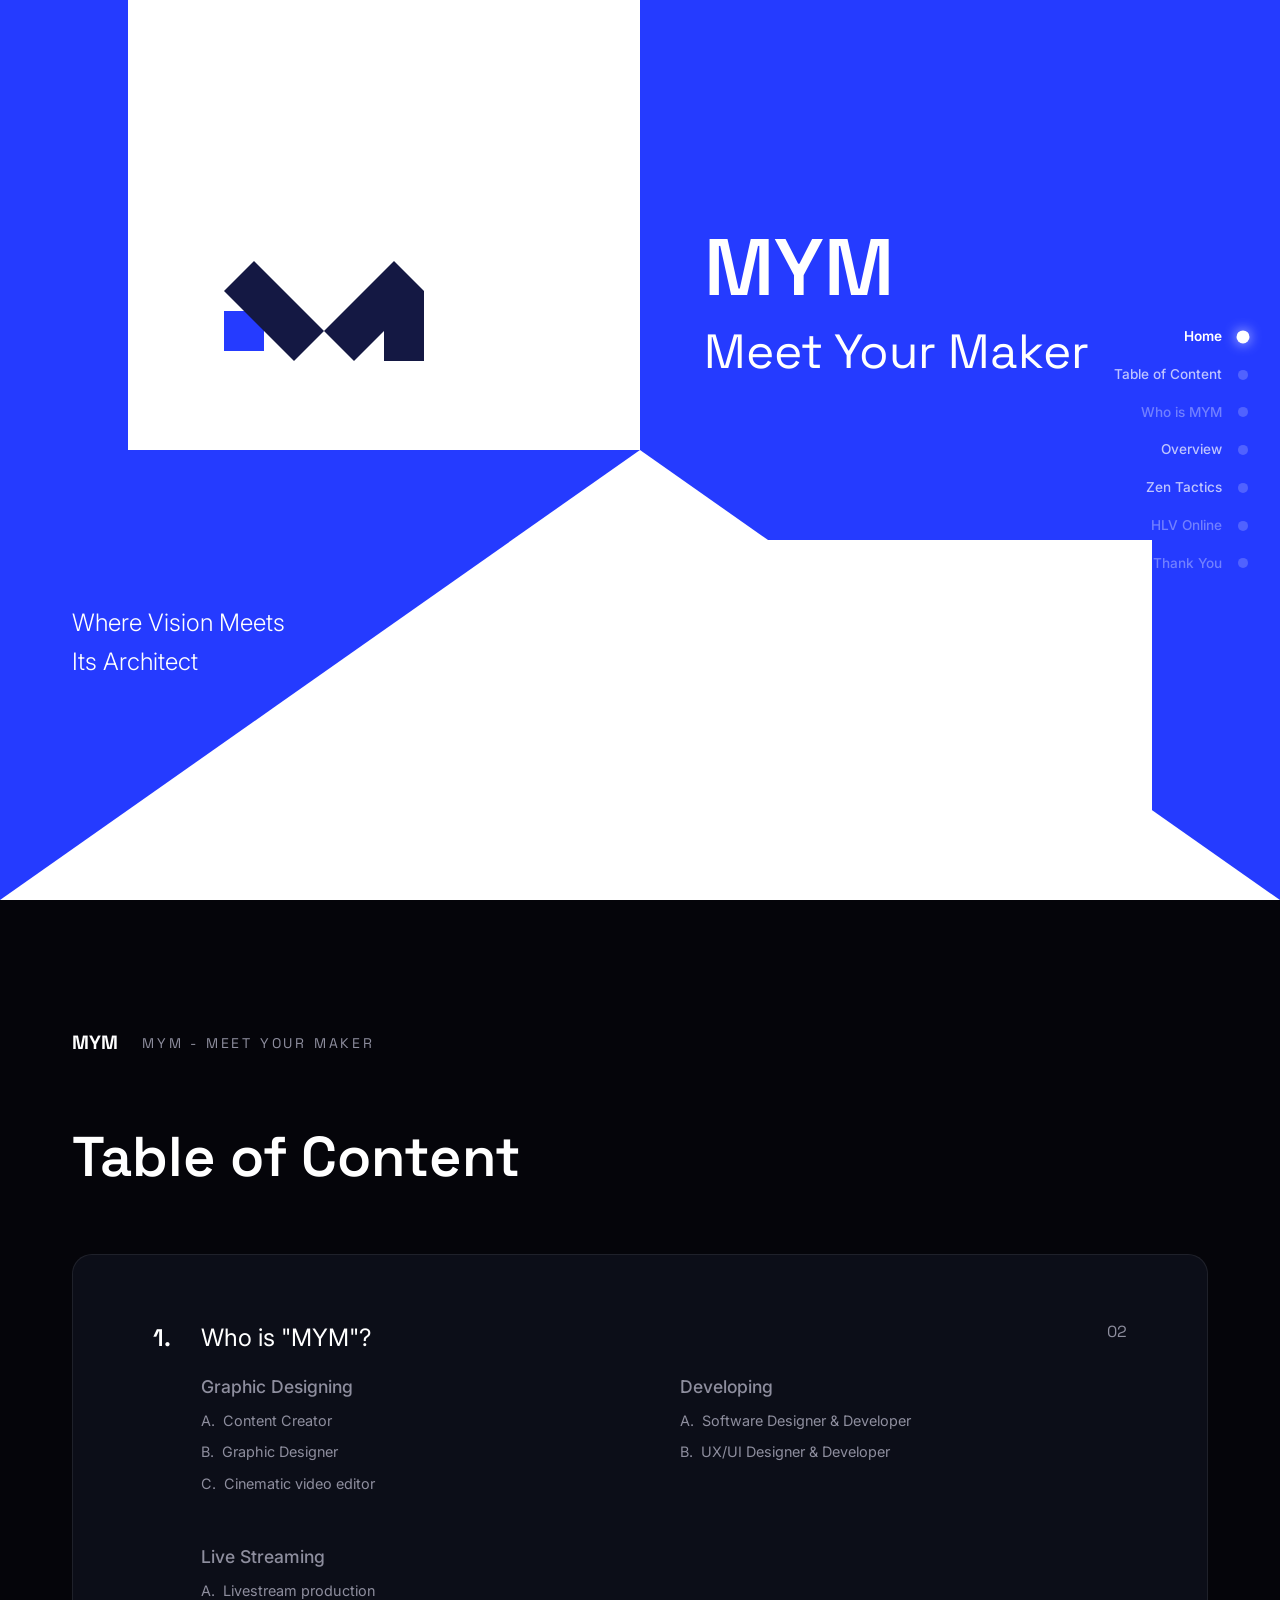
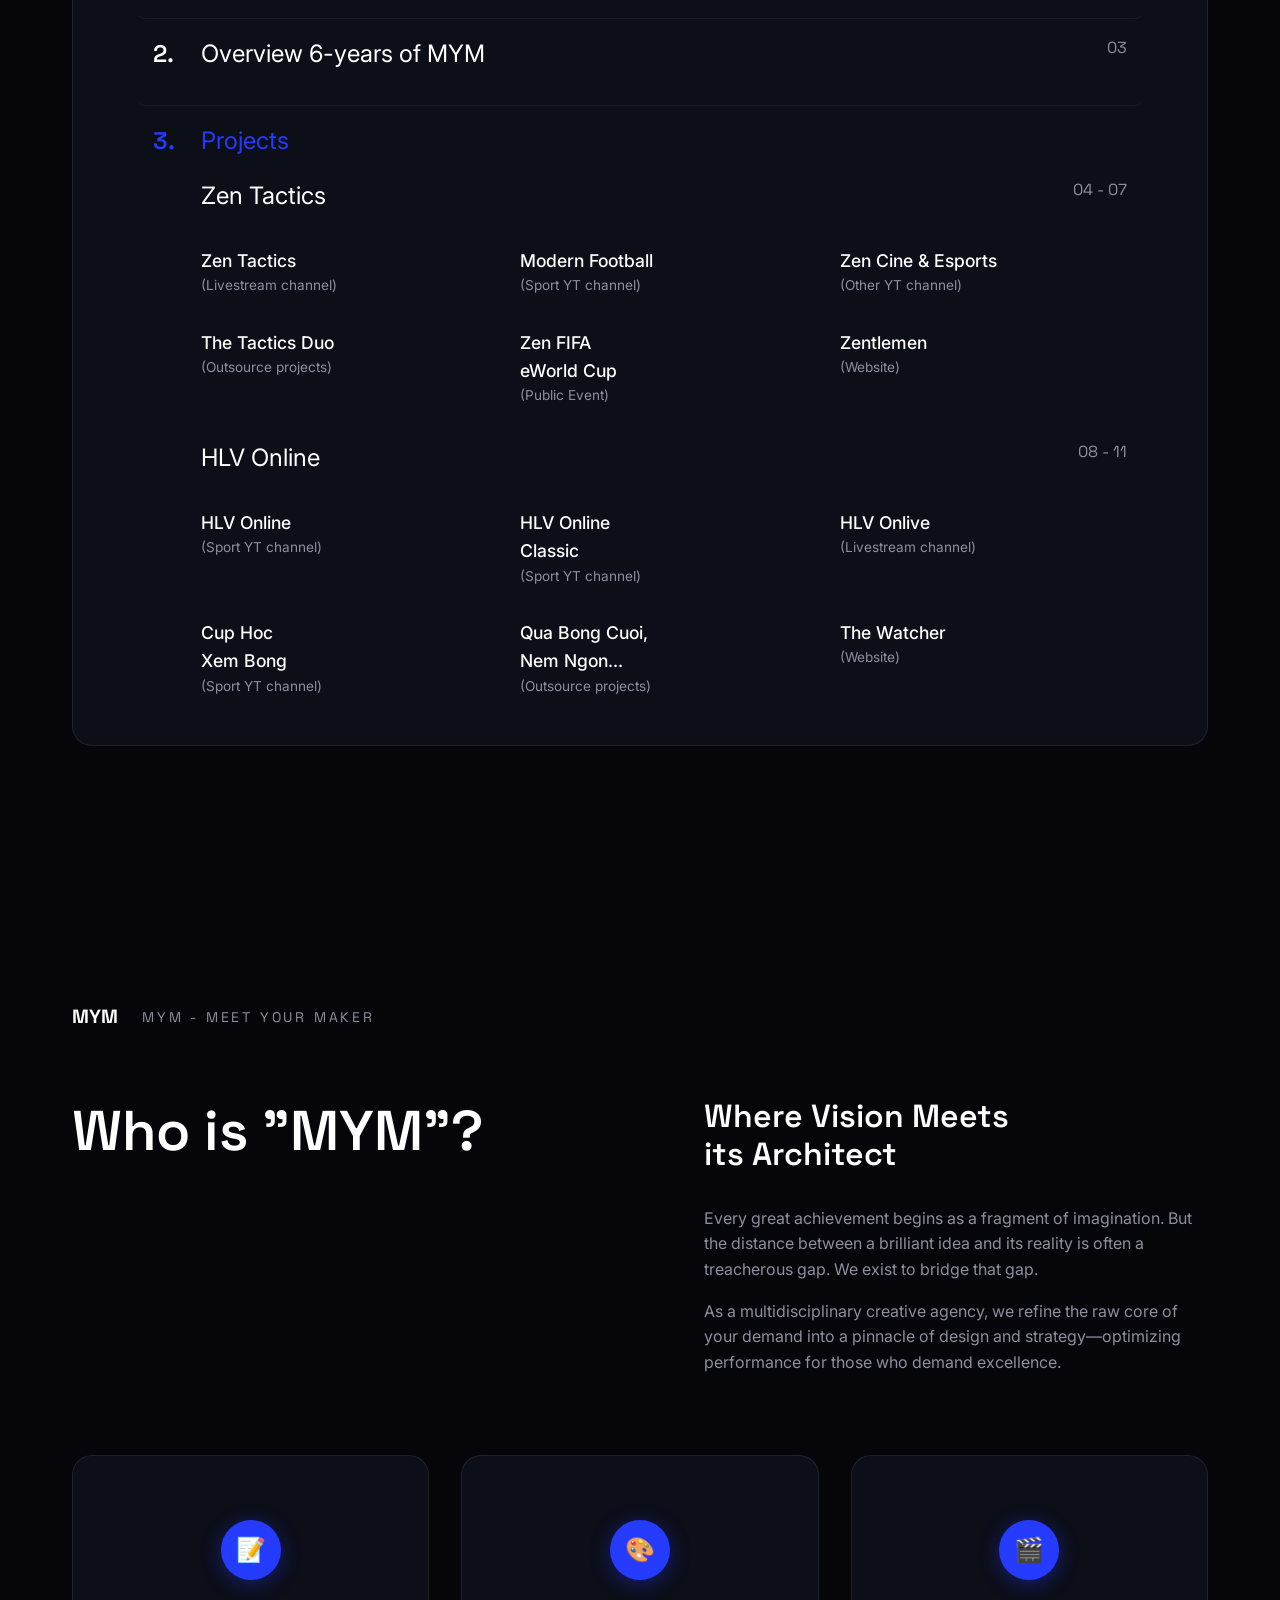
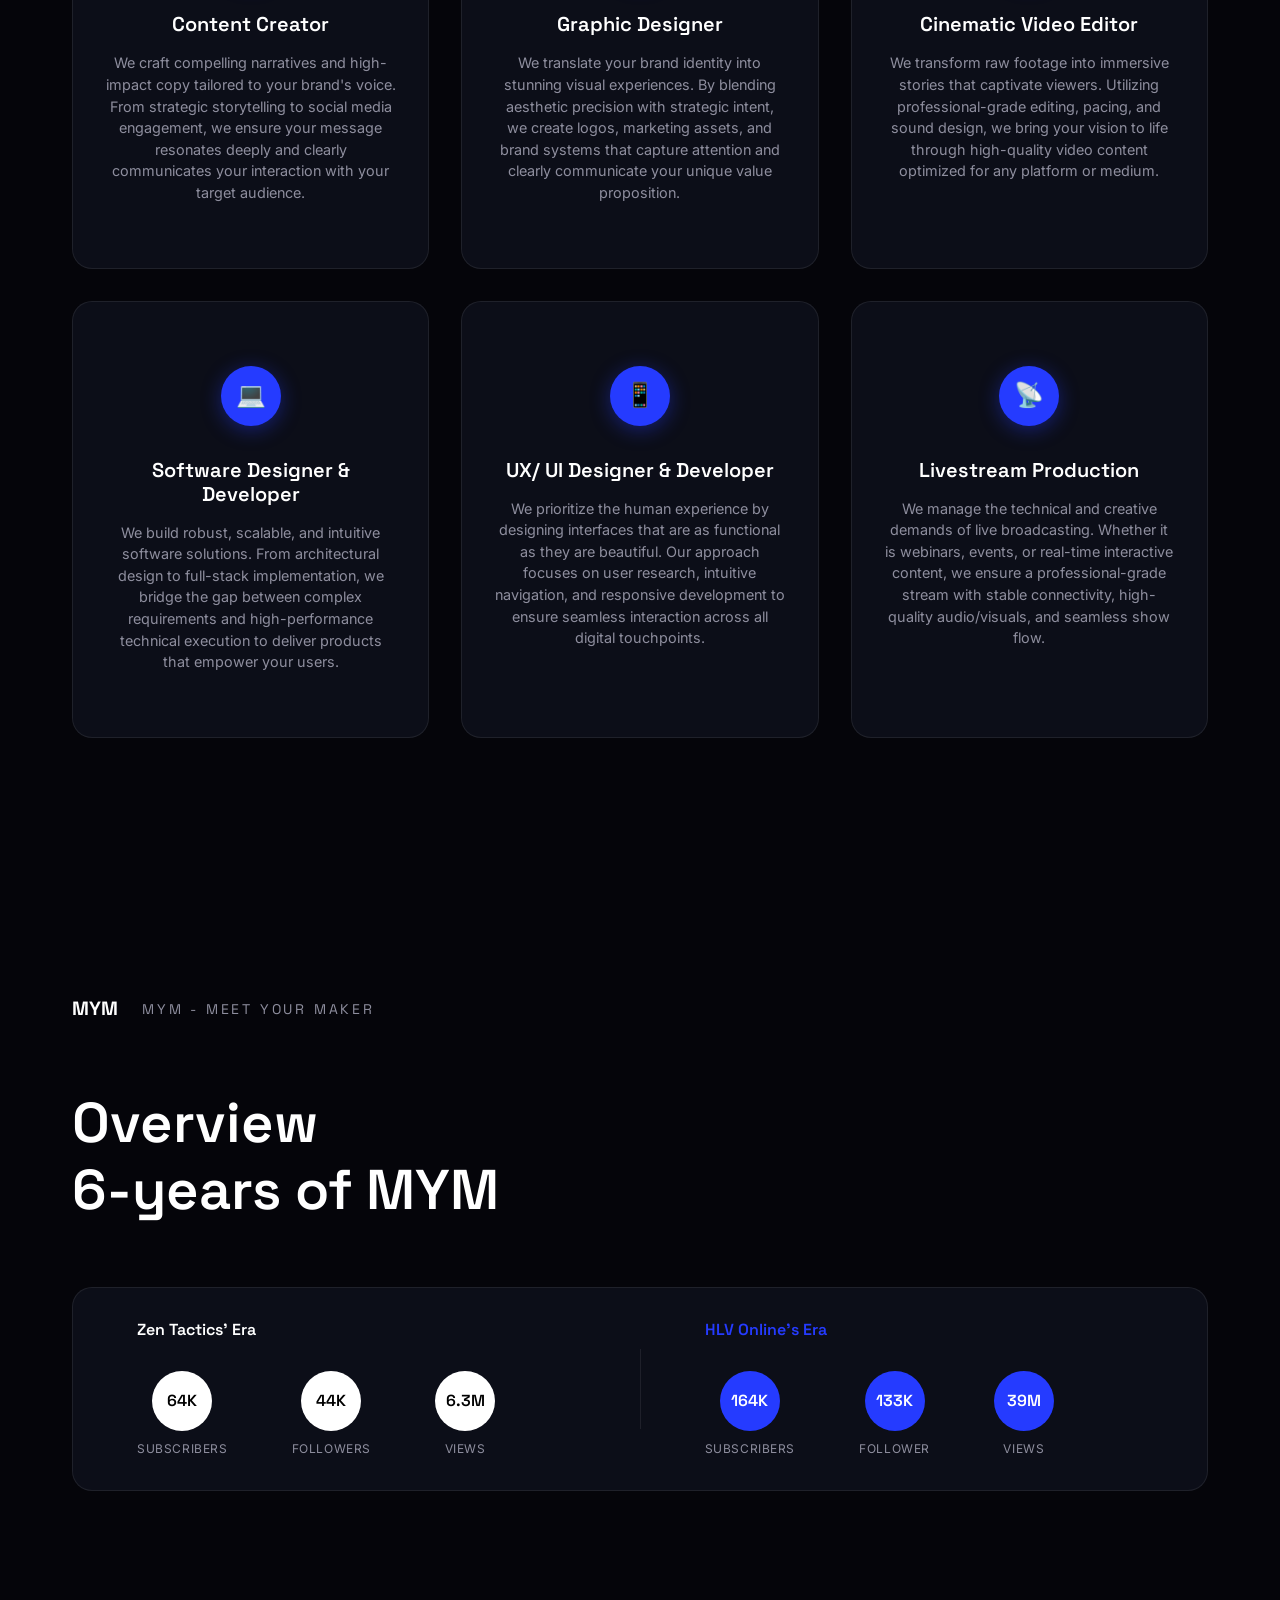
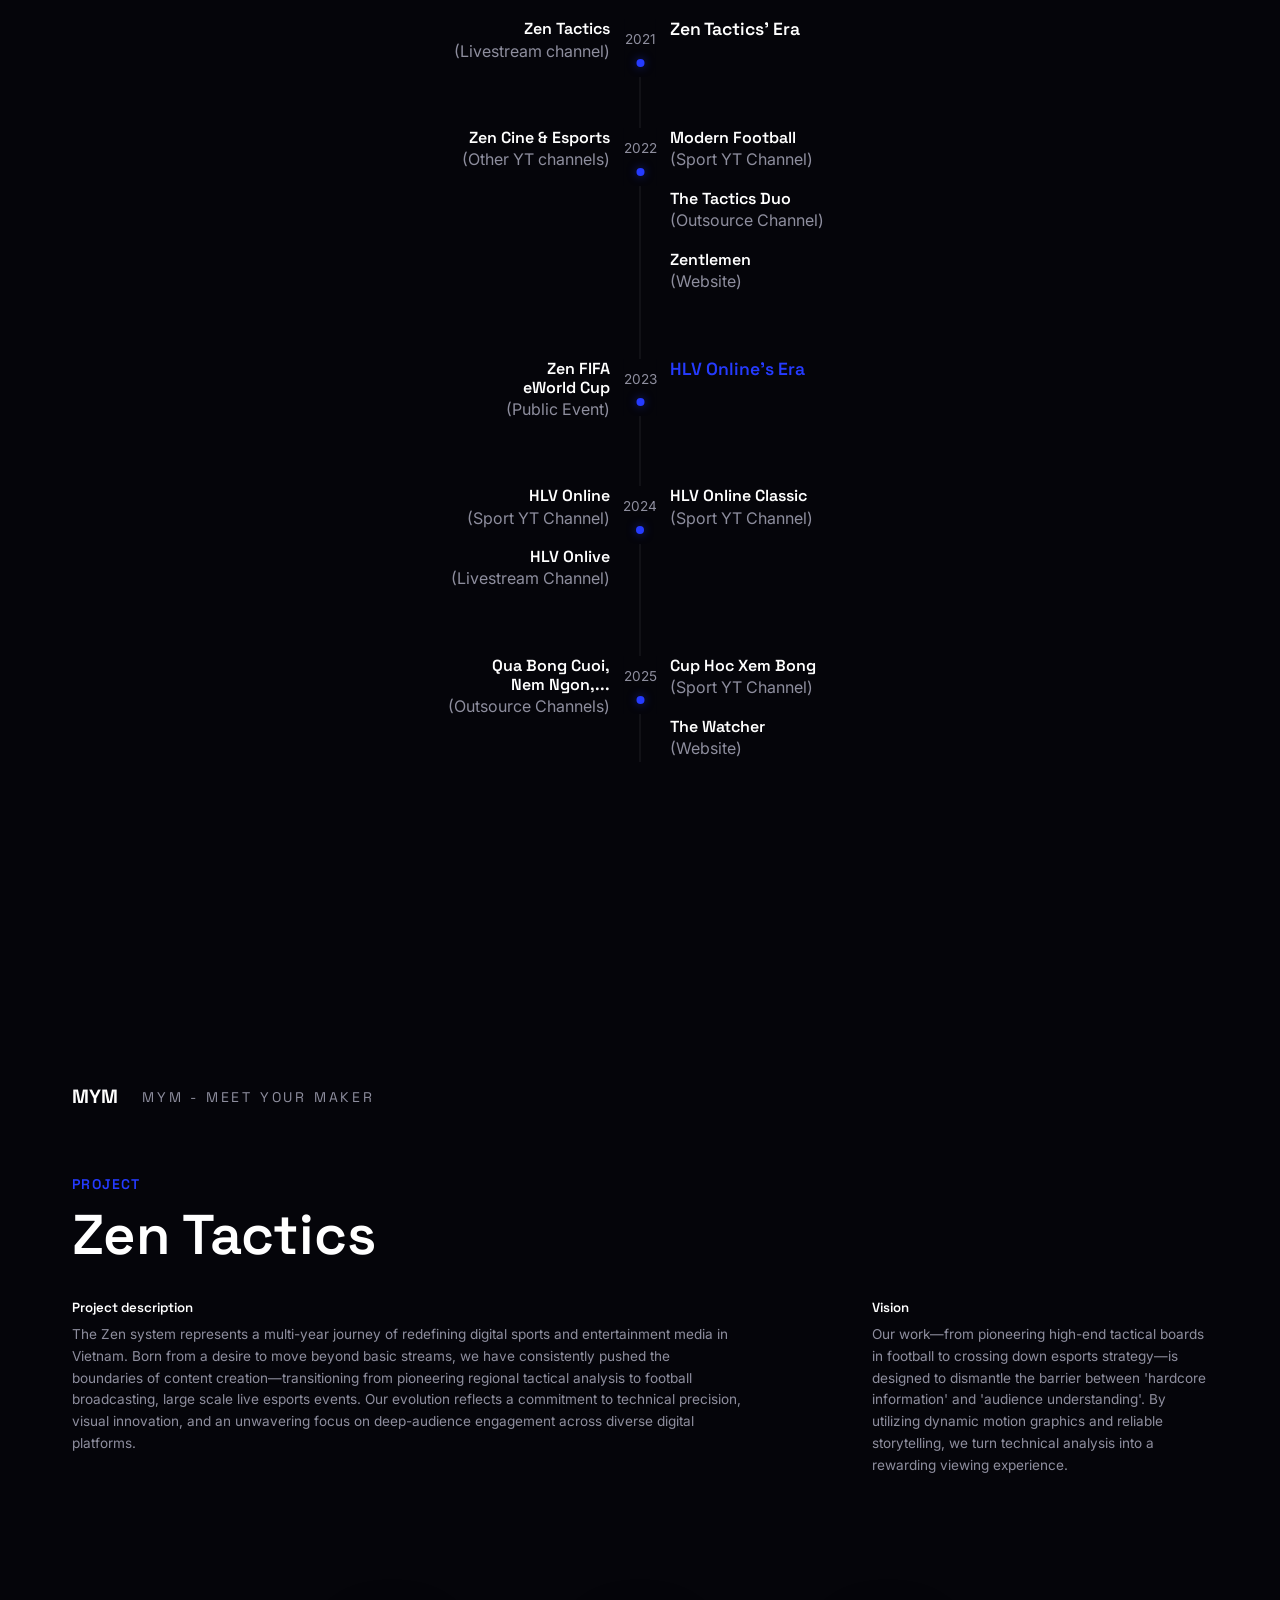
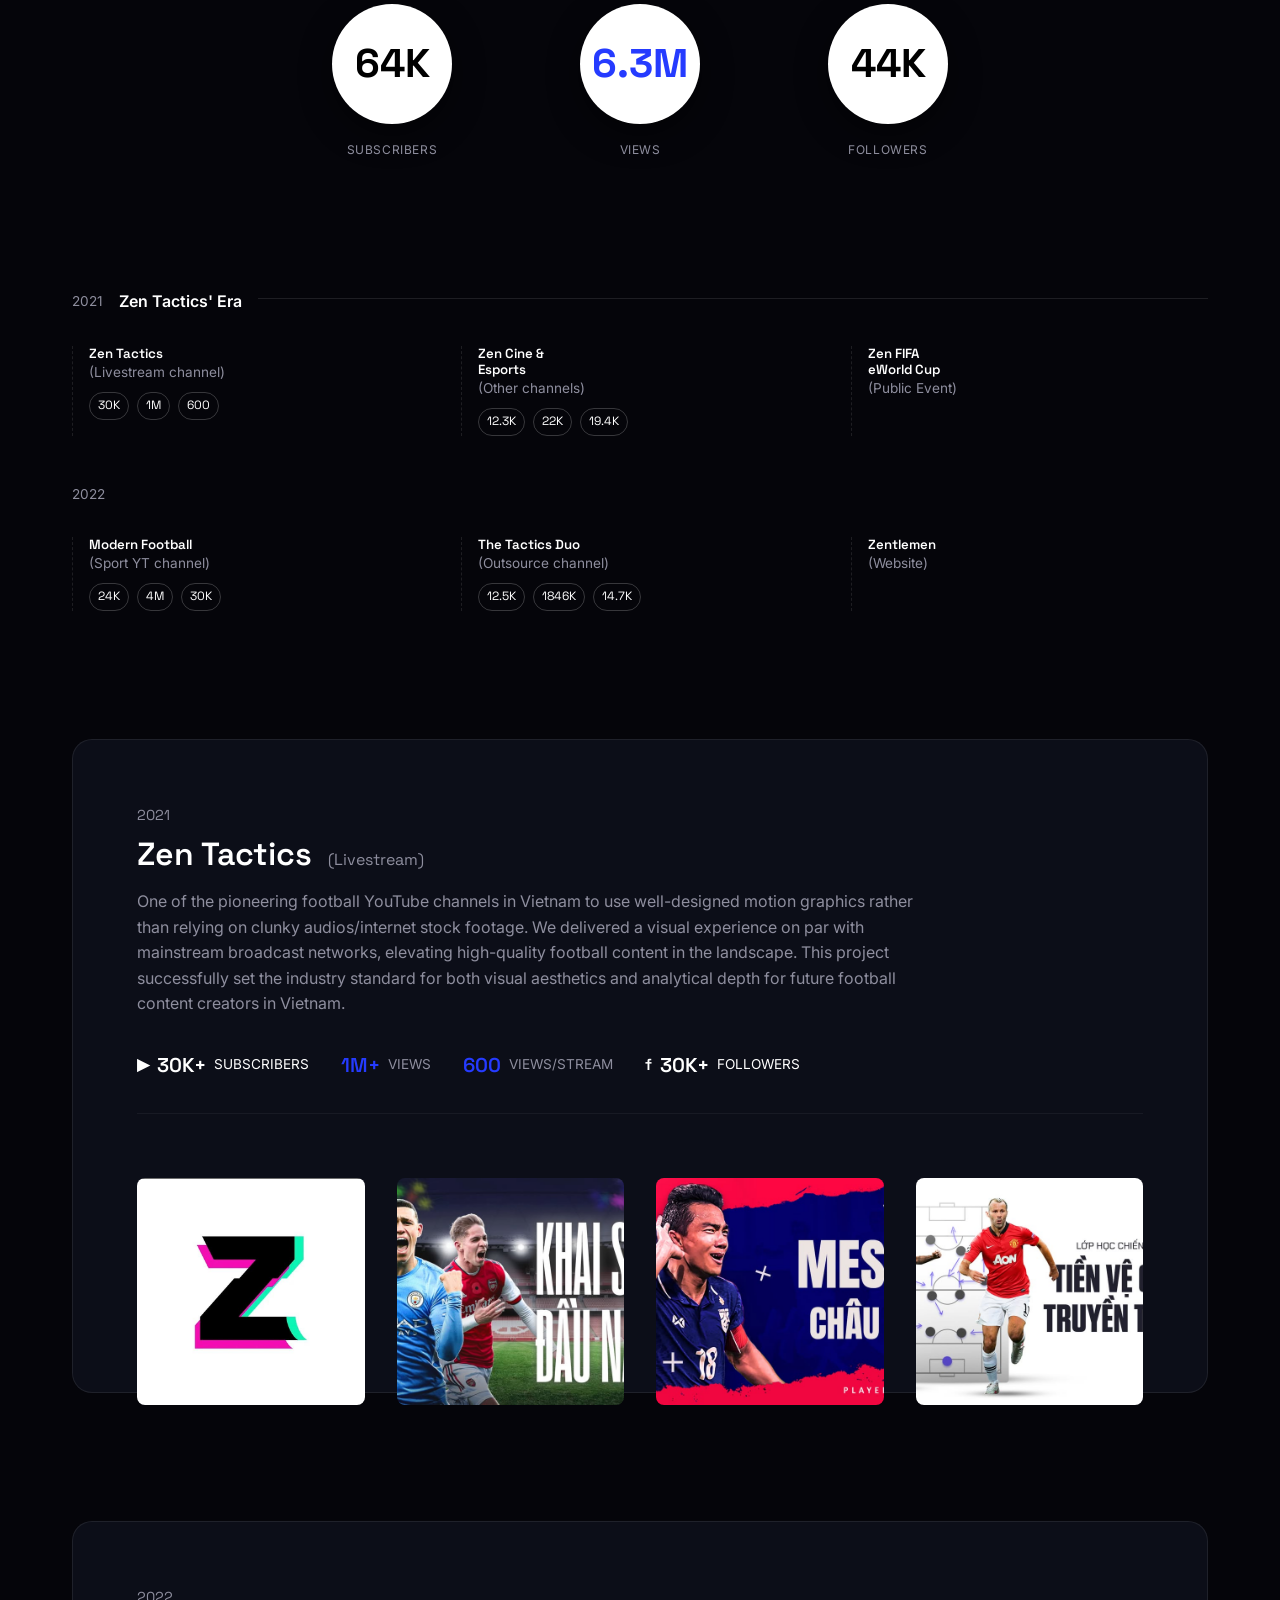
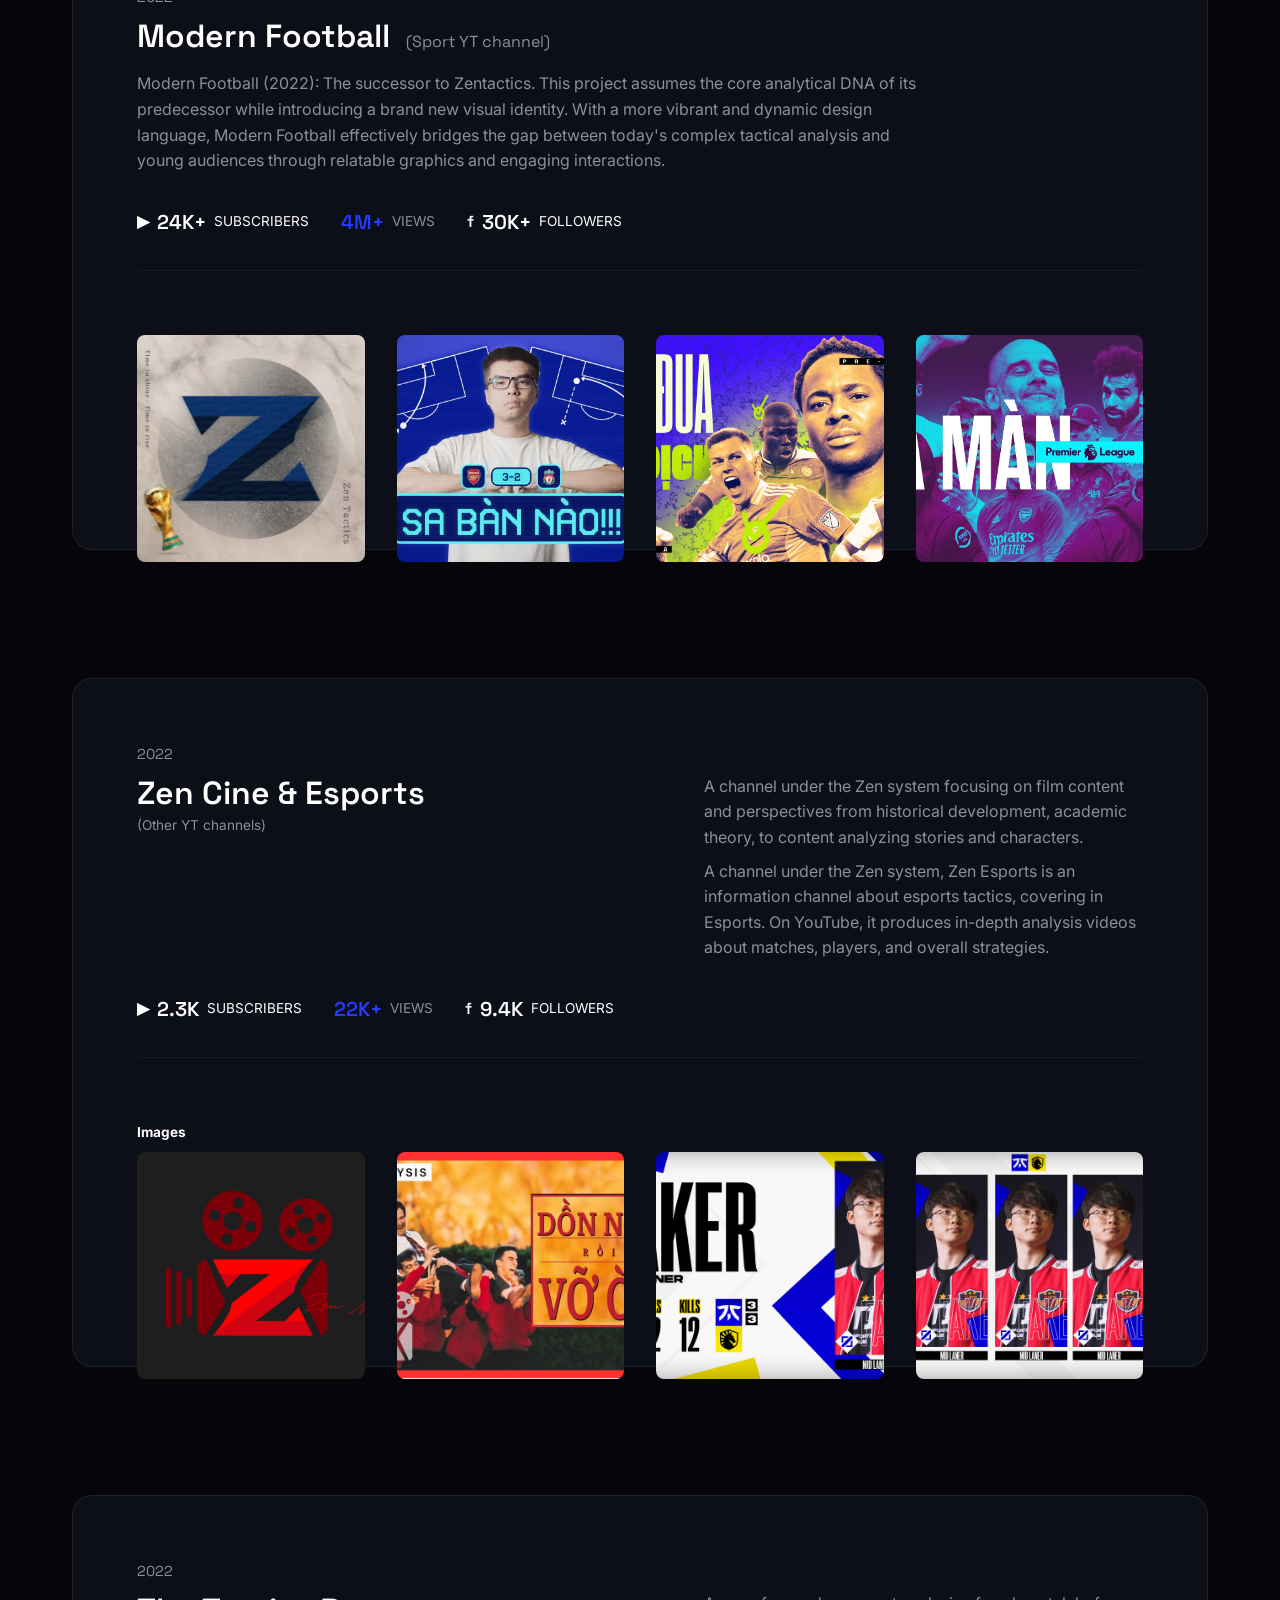
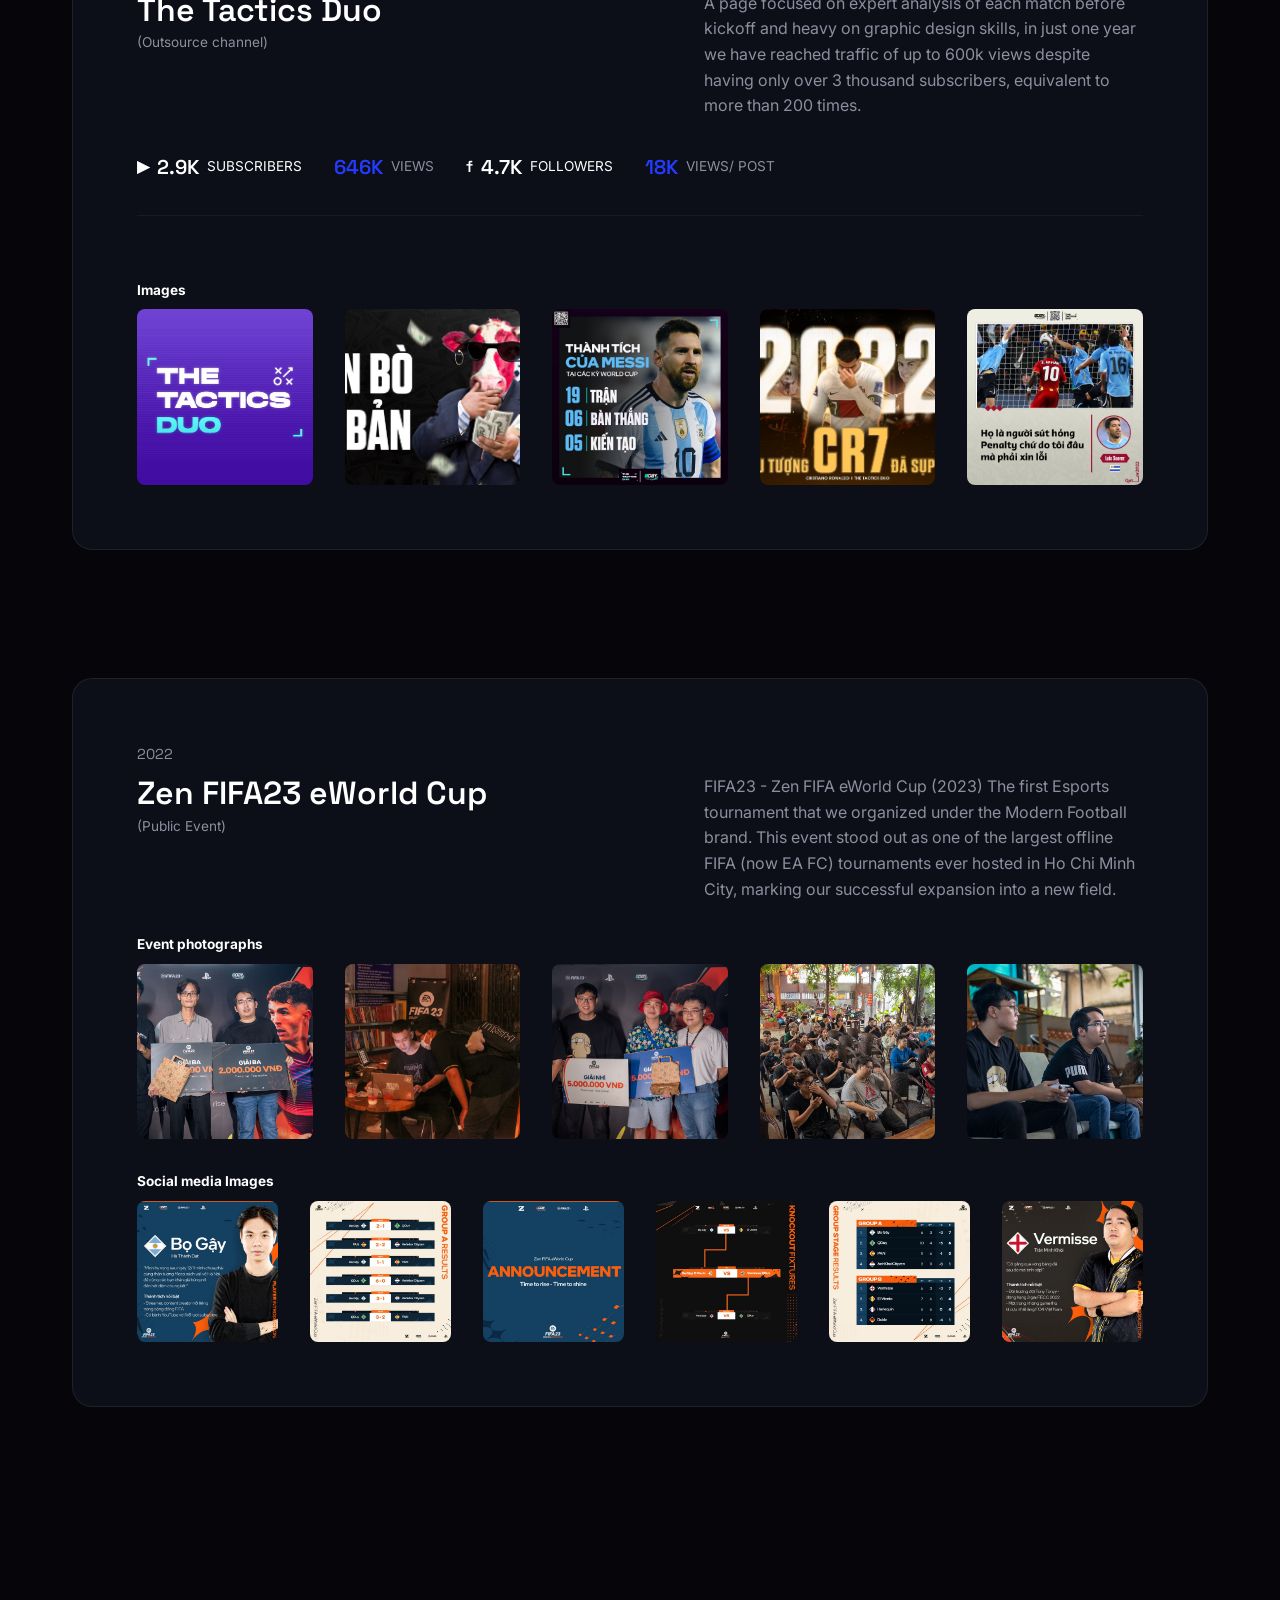
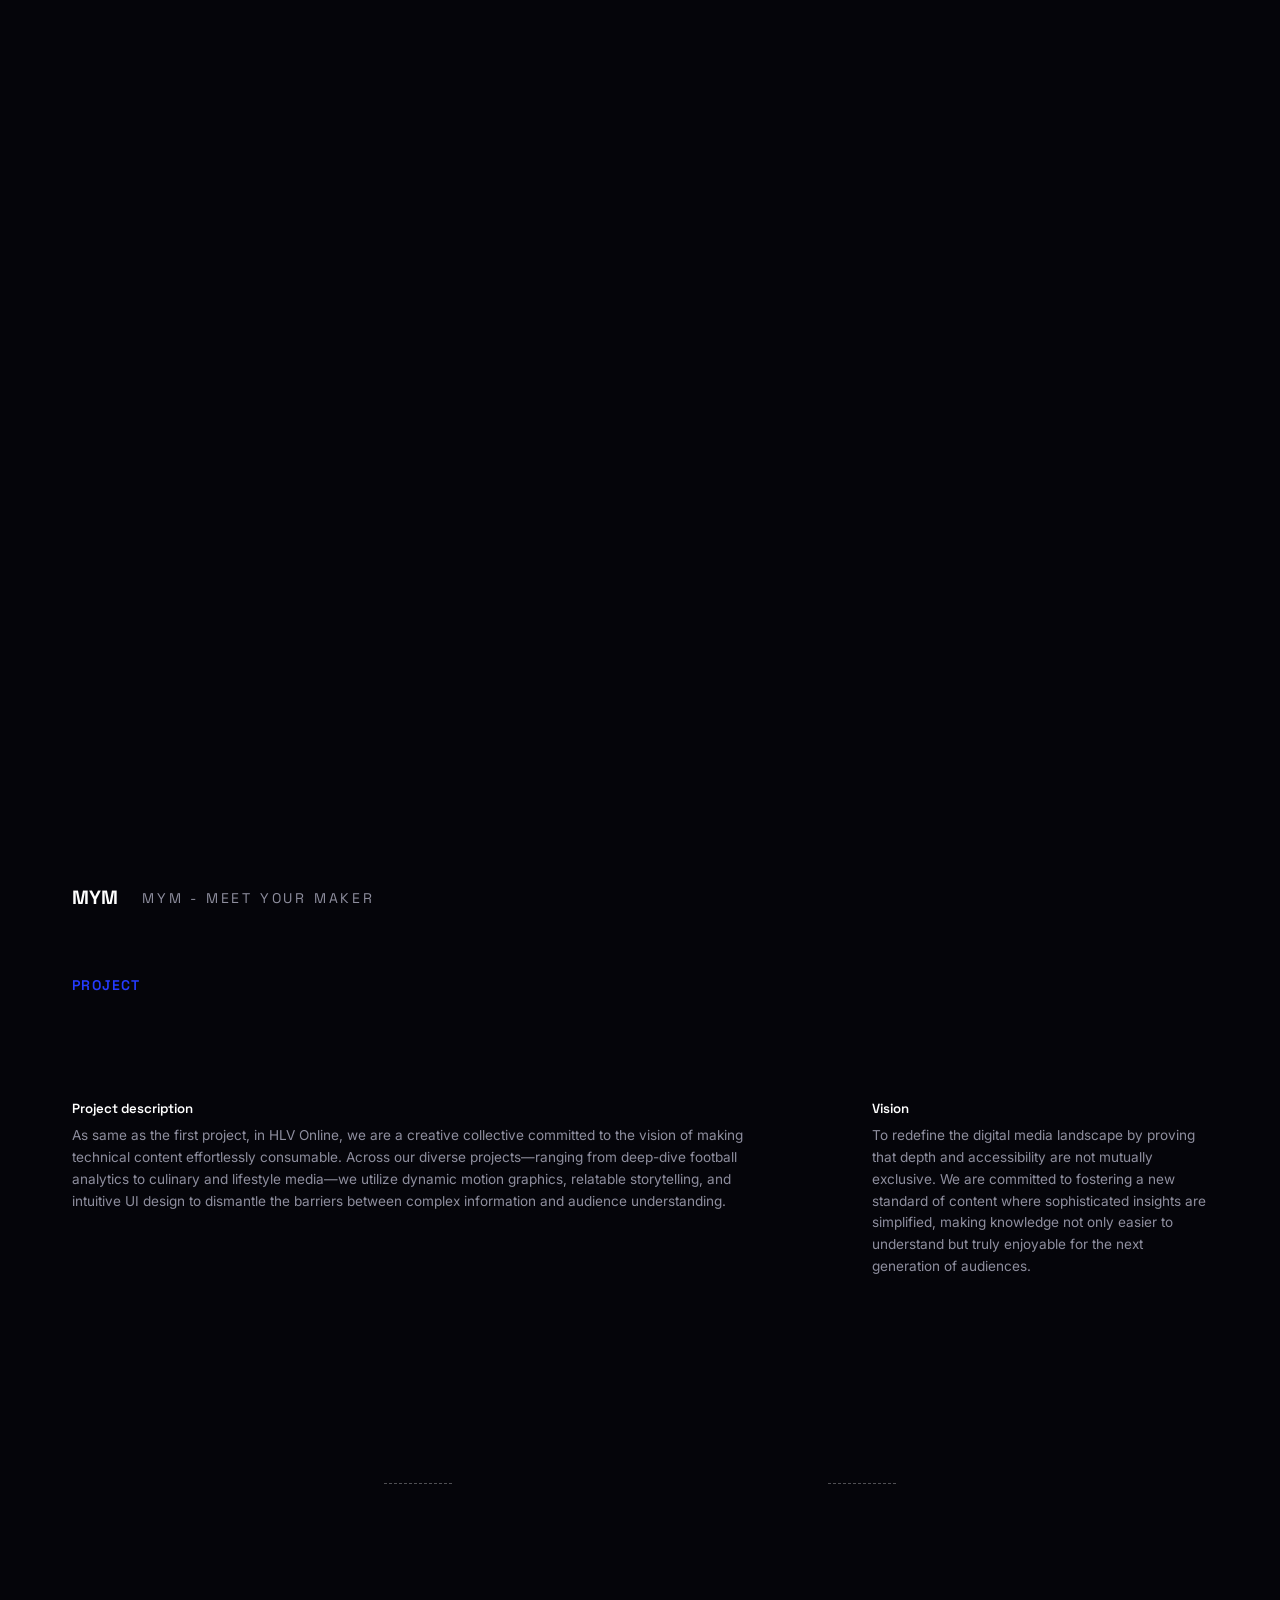
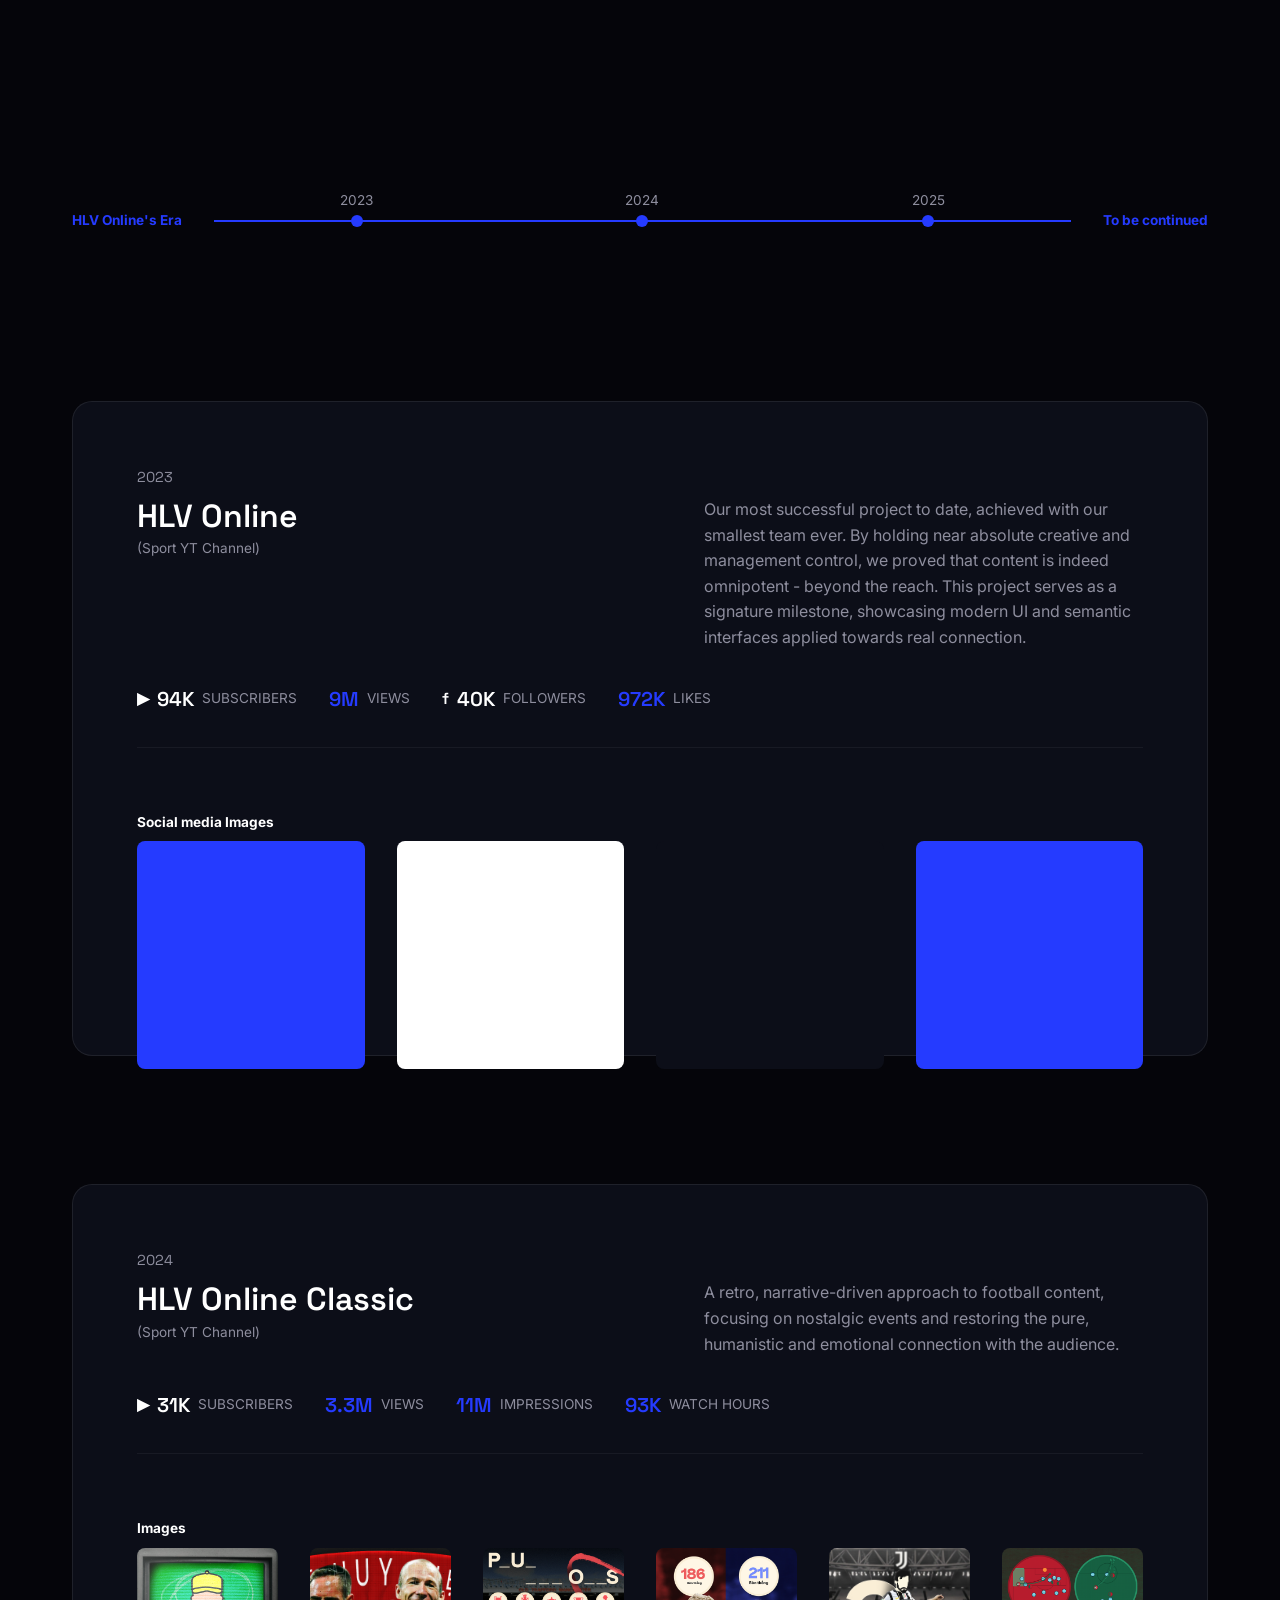
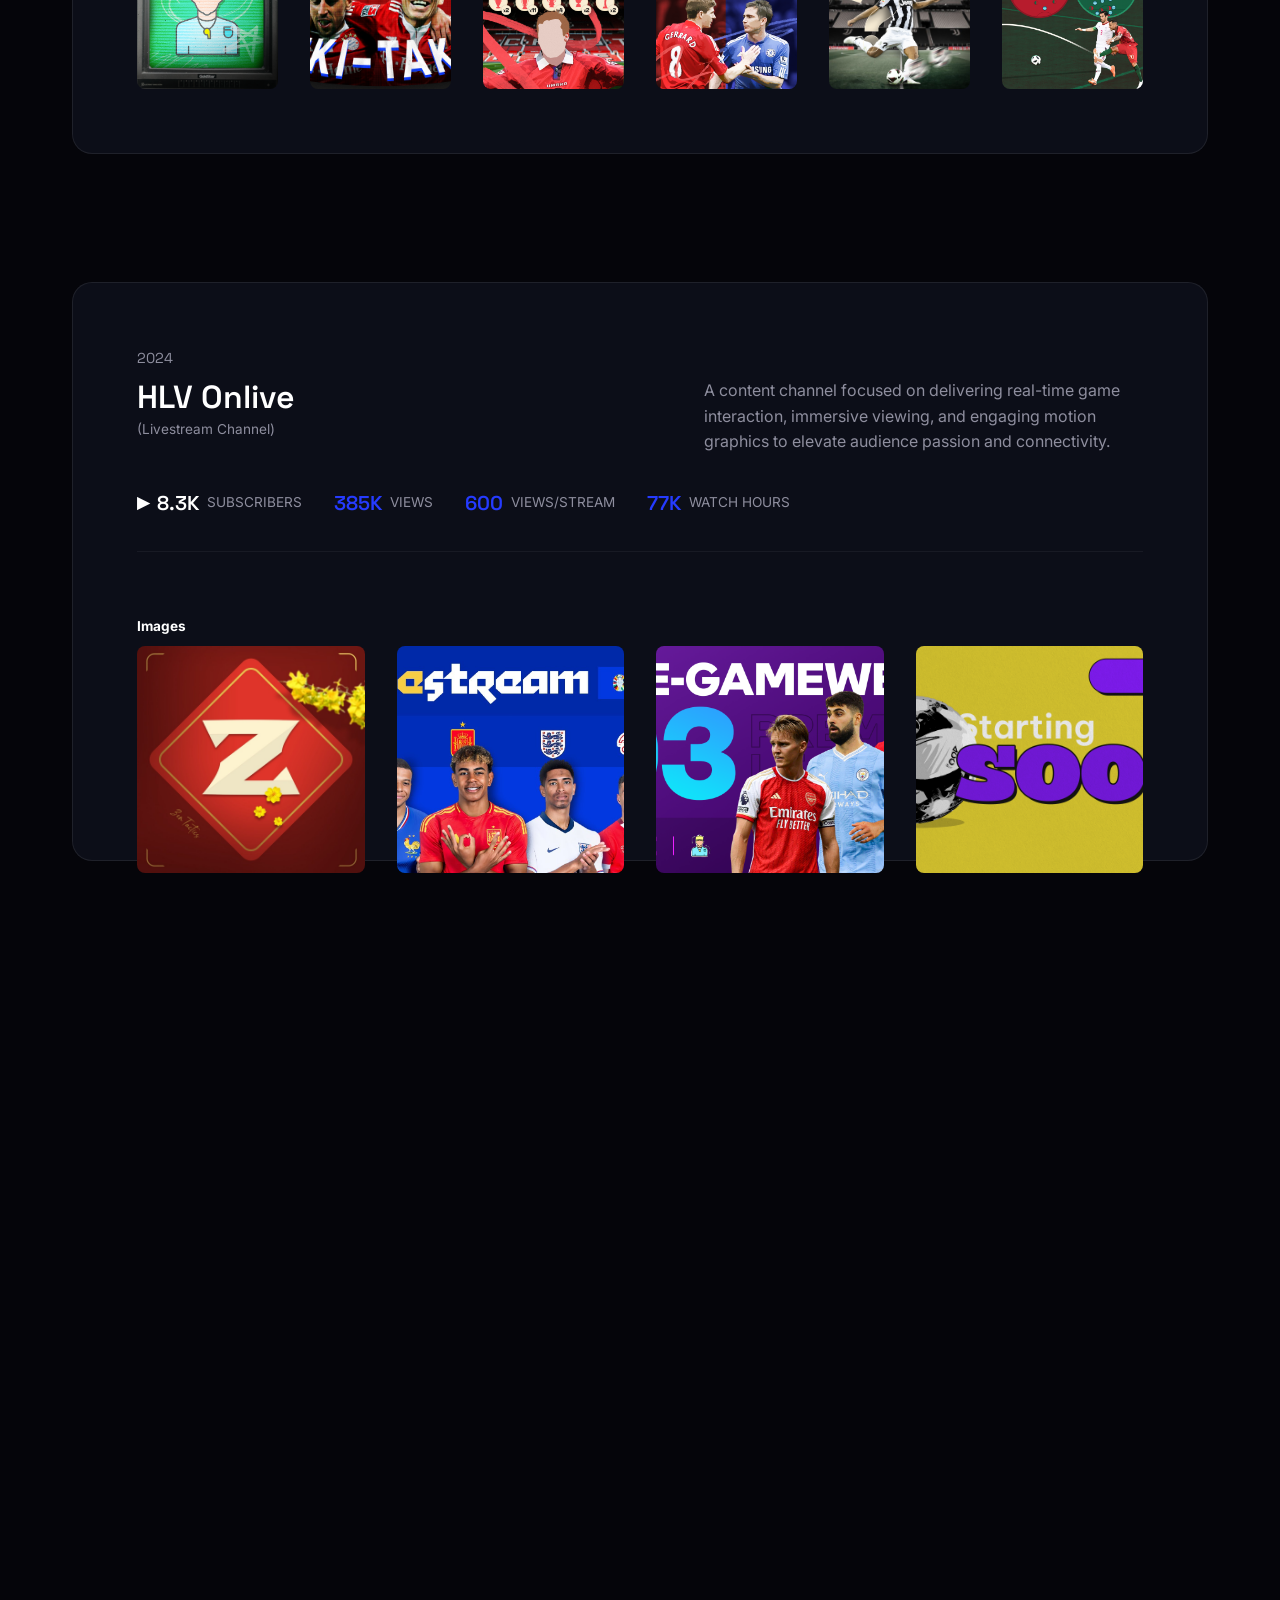
==== commit 3121ed19: "feat: add navigation and effects" ====
--- a/index.html
+++ b/index.html
@@ -17,14 +17,137 @@
     <link rel="stylesheet" href="css/style.css" />
   </head>
   <body>
+    <!-- Side Navigation -->
+    <nav class="side-nav">
+      <div class="side-nav-group">
+        <a href="#hero" class="side-nav-item active">
+          <span class="side-nav-label">Home</span>
+          <span class="side-nav-dot"></span>
+        </a>
+      </div>
+      <div class="side-nav-group">
+        <a href="#toc" class="side-nav-item">
+          <span class="side-nav-label">Table of Content</span>
+          <span class="side-nav-dot"></span>
+        </a>
+      </div>
+      <div class="side-nav-group">
+        <a href="#about" class="side-nav-item">
+          <span class="side-nav-label">Who is MYM</span>
+          <span class="side-nav-dot"></span>
+        </a>
+      </div>
+      <div class="side-nav-group">
+        <a href="#overview" class="side-nav-item">
+          <span class="side-nav-label">Overview</span>
+          <span class="side-nav-dot"></span>
+        </a>
+      </div>
+      <div class="side-nav-group">
+        <a href="#zen-tactics" class="side-nav-item">
+          <span class="side-nav-label">Zen Tactics</span>
+          <span class="side-nav-dot"></span>
+        </a>
+        <div class="side-nav-children">
+          <div class="side-nav-children-inner">
+            <a href="#prj-zen-tactics" class="side-nav-item side-nav-subitem"
+              ><span class="side-nav-label"
+                ><span class="side-nav-year">2021 &bull;</span> Zen
+                Tactics</span
+              ><span class="side-nav-dot"></span
+            ></a>
+            <a
+              href="#prj-modern-football"
+              class="side-nav-item side-nav-subitem"
+              ><span class="side-nav-label"
+                ><span class="side-nav-year">2022 &bull;</span> Modern
+                Football</span
+              ><span class="side-nav-dot"></span
+            ></a>
+            <a href="#prj-zen-cine" class="side-nav-item side-nav-subitem"
+              ><span class="side-nav-label"
+                ><span class="side-nav-year">2022 &bull;</span> Zen Cine</span
+              ><span class="side-nav-dot"></span
+            ></a>
+            <a href="#prj-tactics-duo" class="side-nav-item side-nav-subitem"
+              ><span class="side-nav-label"
+                ><span class="side-nav-year">2022 &bull;</span> Tactics
+                Duo</span
+              ><span class="side-nav-dot"></span
+            ></a>
+            <a href="#prj-zen-fifa" class="side-nav-item side-nav-subitem"
+              ><span class="side-nav-label"
+                ><span class="side-nav-year">2022 &bull;</span> Zen FIFA</span
+              ><span class="side-nav-dot"></span
+            ></a>
+            <a href="#prj-zentlemen" class="side-nav-item side-nav-subitem"
+              ><span class="side-nav-label"
+                ><span class="side-nav-year">2022 &bull;</span> Zentlemen</span
+              ><span class="side-nav-dot"></span
+            ></a>
+          </div>
+        </div>
+      </div>
+      <div class="side-nav-group">
+        <a href="#hlv-online" class="side-nav-item">
+          <span class="side-nav-label">HLV Online</span>
+          <span class="side-nav-dot"></span>
+        </a>
+        <div class="side-nav-children">
+          <div class="side-nav-children-inner">
+            <a href="#prj-hlv-online" class="side-nav-item side-nav-subitem"
+              ><span class="side-nav-label"
+                ><span class="side-nav-year">2023 &bull;</span> HLV Online</span
+              ><span class="side-nav-dot"></span
+            ></a>
+            <a href="#prj-hlv-classic" class="side-nav-item side-nav-subitem"
+              ><span class="side-nav-label"
+                ><span class="side-nav-year">2024 &bull;</span> HLV
+                Classic</span
+              ><span class="side-nav-dot"></span
+            ></a>
+            <a href="#prj-hlv-onlive" class="side-nav-item side-nav-subitem"
+              ><span class="side-nav-label"
+                ><span class="side-nav-year">2024 &bull;</span> HLV Onlive</span
+              ><span class="side-nav-dot"></span
+            ></a>
+            <a href="#prj-cup-hoc" class="side-nav-item side-nav-subitem"
+              ><span class="side-nav-label"
+                ><span class="side-nav-year">2025 &bull;</span> Cup Hoc Xem
+                Bong</span
+              ><span class="side-nav-dot"></span
+            ></a>
+            <a href="#prj-qua-bong" class="side-nav-item side-nav-subitem"
+              ><span class="side-nav-label"
+                ><span class="side-nav-year">2025 &bull;</span> Outsource
+                Channels</span
+              ><span class="side-nav-dot"></span
+            ></a>
+            <a href="#prj-the-watcher" class="side-nav-item side-nav-subitem"
+              ><span class="side-nav-label"
+                ><span class="side-nav-year">2025 &bull;</span> The
+                Watcher</span
+              ><span class="side-nav-dot"></span
+            ></a>
+          </div>
+        </div>
+      </div>
+      <div class="side-nav-group">
+        <a href="#thank-you" class="side-nav-item">
+          <span class="side-nav-label">Thank You</span>
+          <span class="side-nav-dot"></span>
+        </a>
+      </div>
+    </nav>
+
     <!-- Hero Section -->
     <section class="hero" id="hero">
       <div class="hero-bg">
         <!-- Simulated background from design -->
-        <div class="shape-triangle-1"></div>
+        <div class="shape-triangle-1 parallax-layer" data-speed="20"></div>
       </div>
       <div class="container hero-content">
-        <div class="hero-logo-large">
+        <div class="hero-logo-large animate-float">
           <!-- Abstract Logo representation -->
           <svg
             width="200"
@@ -48,7 +171,7 @@
           <h2>Meet Your Maker</h2>
         </div>
         <div class="hero-subtext">
-          <p>Where Vision Meets<br />its Architect</p>
+          <p>Where Vision Meets<br />Its Architect</p>
         </div>
       </div>
     </section>
@@ -66,7 +189,15 @@
         <div class="toc-card">
           <div class="toc-list">
             <!-- Item 1 -->
-            <div class="toc-item">
+            <div
+              class="toc-item"
+              onclick="
+                document
+                  .getElementById('about')
+                  .scrollIntoView({ behavior: 'smooth' })
+              "
+              style="cursor: pointer"
+            >
               <div class="toc-number">1.</div>
               <div class="toc-content">
                 <div class="toc-title">
@@ -77,16 +208,61 @@
                   <div>
                     <div class="toc-category">Graphic Designing</div>
                     <ul class="toc-sublist">
-                      <li><span>A.</span> Content Creator</li>
-                      <li><span>B.</span> Graphic Designer</li>
-                      <li><span>C.</span> Cinematic video editor</li>
+                      <li
+                        onclick="
+                          document
+                            .getElementById('srv-content')
+                            .scrollIntoView({ behavior: 'smooth' })
+                        "
+                        style="cursor: pointer"
+                      >
+                        <span>A.</span> Content Creator
+                      </li>
+                      <li
+                        onclick="
+                          document
+                            .getElementById('srv-graphic')
+                            .scrollIntoView({ behavior: 'smooth' })
+                        "
+                        style="cursor: pointer"
+                      >
+                        <span>B.</span> Graphic Designer
+                      </li>
+                      <li
+                        onclick="
+                          document
+                            .getElementById('srv-video')
+                            .scrollIntoView({ behavior: 'smooth' })
+                        "
+                        style="cursor: pointer"
+                      >
+                        <span>C.</span> Cinematic video editor
+                      </li>
                     </ul>
                   </div>
                   <div>
                     <div class="toc-category">Developing</div>
                     <ul class="toc-sublist">
-                      <li><span>A.</span> Software Designer & Developer</li>
-                      <li><span>B.</span> UX/UI Designer & Developer</li>
+                      <li
+                        onclick="
+                          document
+                            .getElementById('srv-software')
+                            .scrollIntoView({ behavior: 'smooth' })
+                        "
+                        style="cursor: pointer"
+                      >
+                        <span>A.</span> Software Designer & Developer
+                      </li>
+                      <li
+                        onclick="
+                          document
+                            .getElementById('srv-uxui')
+                            .scrollIntoView({ behavior: 'smooth' })
+                        "
+                        style="cursor: pointer"
+                      >
+                        <span>B.</span> UX/UI Designer & Developer
+                      </li>
                     </ul>
                   </div>
                   <div>
@@ -94,7 +270,16 @@
                       Live Streaming
                     </div>
                     <ul class="toc-sublist">
-                      <li><span>A.</span> Livestream production</li>
+                      <li
+                        onclick="
+                          document
+                            .getElementById('srv-livestream')
+                            .scrollIntoView({ behavior: 'smooth' })
+                        "
+                        style="cursor: pointer"
+                      >
+                        <span>A.</span> Livestream production
+                      </li>
                     </ul>
                   </div>
                 </div>
@@ -102,7 +287,15 @@
             </div>
 
             <!-- Item 2 -->
-            <div class="toc-item">
+            <div
+              class="toc-item"
+              onclick="
+                document
+                  .getElementById('overview')
+                  .scrollIntoView({ behavior: 'smooth' })
+              "
+              style="cursor: pointer"
+            >
               <div class="toc-number">2.</div>
               <div class="toc-content">
                 <div class="toc-title">
@@ -122,32 +315,88 @@
 
                 <!-- Projects Group 1 -->
                 <div style="margin-top: 1rem">
-                  <div class="toc-title" style="margin-bottom: 0.5rem">
+                  <div
+                    class="toc-title"
+                    onclick="
+                      document
+                        .getElementById('zen-tactics')
+                        .scrollIntoView({ behavior: 'smooth' })
+                    "
+                    style="margin-bottom: 0.5rem; cursor: pointer"
+                  >
                     <span>Zen Tactics</span>
                     <span class="toc-page">04 - 07</span>
                   </div>
                   <div class="toc-projects-grid">
-                    <div class="project-item">
+                    <div
+                      class="project-item"
+                      onclick="
+                        document
+                          .getElementById('prj-zen-tactics')
+                          .scrollIntoView({ behavior: 'smooth' })
+                      "
+                      style="cursor: pointer"
+                    >
                       <span class="project-name">Zen Tactics</span>
                       <span class="project-type">(Livestream channel)</span>
                     </div>
-                    <div class="project-item">
+                    <div
+                      class="project-item"
+                      onclick="
+                        document
+                          .getElementById('prj-modern-football')
+                          .scrollIntoView({ behavior: 'smooth' })
+                      "
+                      style="cursor: pointer"
+                    >
                       <span class="project-name">Modern Football</span>
                       <span class="project-type">(Sport YT channel)</span>
                     </div>
-                    <div class="project-item">
+                    <div
+                      class="project-item"
+                      onclick="
+                        document
+                          .getElementById('prj-zen-cine')
+                          .scrollIntoView({ behavior: 'smooth' })
+                      "
+                      style="cursor: pointer"
+                    >
                       <span class="project-name">Zen Cine & Esports</span>
                       <span class="project-type">(Other YT channel)</span>
                     </div>
-                    <div class="project-item">
+                    <div
+                      class="project-item"
+                      onclick="
+                        document
+                          .getElementById('prj-tactics-duo')
+                          .scrollIntoView({ behavior: 'smooth' })
+                      "
+                      style="cursor: pointer"
+                    >
                       <span class="project-name">The Tactics Duo</span>
                       <span class="project-type">(Outsource projects)</span>
                     </div>
-                    <div class="project-item">
+                    <div
+                      class="project-item"
+                      onclick="
+                        document
+                          .getElementById('prj-zen-fifa')
+                          .scrollIntoView({ behavior: 'smooth' })
+                      "
+                      style="cursor: pointer"
+                    >
                       <span class="project-name">Zen FIFA<br />eWorld Cup</span>
                       <span class="project-type">(Public Event)</span>
                     </div>
-                    <div class="project-item">
+                    <div
+                      class="project-item"
+                      onclick="
+                        document
+                          .getElementById('prj-zentlemen')
+                          .scrollIntoView({ behavior: 'smooth' })
+                      "
+                      style="cursor: pointer"
+                    >
                       <span class="project-name">Zentlemen</span>
                       <span class="project-type">(Website)</span>
                     </div>
@@ -156,34 +405,90 @@
 
                 <!-- Projects Group 2 -->
                 <div style="margin-top: 2rem">
-                  <div class="toc-title" style="margin-bottom: 0.5rem">
+                  <div
+                    class="toc-title"
+                    onclick="
+                      document
+                        .getElementById('hlv-online')
+                        .scrollIntoView({ behavior: 'smooth' })
+                    "
+                    style="margin-bottom: 0.5rem; cursor: pointer"
+                  >
                     <span>HLV Online</span>
                     <span class="toc-page">08 - 11</span>
                   </div>
                   <div class="toc-projects-grid">
-                    <div class="project-item">
+                    <div
+                      class="project-item"
+                      onclick="
+                        document
+                          .getElementById('prj-hlv-online')
+                          .scrollIntoView({ behavior: 'smooth' })
+                      "
+                      style="cursor: pointer"
+                    >
                       <span class="project-name">HLV Online</span>
                       <span class="project-type">(Sport YT channel)</span>
                     </div>
-                    <div class="project-item">
+                    <div
+                      class="project-item"
+                      onclick="
+                        document
+                          .getElementById('prj-hlv-classic')
+                          .scrollIntoView({ behavior: 'smooth' })
+                      "
+                      style="cursor: pointer"
+                    >
                       <span class="project-name">HLV Online<br />Classic</span>
                       <span class="project-type">(Sport YT channel)</span>
                     </div>
-                    <div class="project-item">
+                    <div
+                      class="project-item"
+                      onclick="
+                        document
+                          .getElementById('prj-hlv-onlive')
+                          .scrollIntoView({ behavior: 'smooth' })
+                      "
+                      style="cursor: pointer"
+                    >
                       <span class="project-name">HLV Onlive</span>
                       <span class="project-type">(Livestream channel)</span>
                     </div>
-                    <div class="project-item">
+                    <div
+                      class="project-item"
+                      onclick="
+                        document
+                          .getElementById('prj-cup-hoc')
+                          .scrollIntoView({ behavior: 'smooth' })
+                      "
+                      style="cursor: pointer"
+                    >
                       <span class="project-name">Cup Hoc<br />Xem Bong</span>
                       <span class="project-type">(Sport YT channel)</span>
                     </div>
-                    <div class="project-item">
+                    <div
+                      class="project-item"
+                      onclick="
+                        document
+                          .getElementById('prj-qua-bong')
+                          .scrollIntoView({ behavior: 'smooth' })
+                      "
+                      style="cursor: pointer"
+                    >
                       <span class="project-name"
                         >Qua Bong Cuoi,<br />Nem Ngon...</span
                       >
                       <span class="project-type">(Outsource projects)</span>
                     </div>
-                    <div class="project-item">
+                    <div
+                      class="project-item"
+                      onclick="
+                        document
+                          .getElementById('prj-the-watcher')
+                          .scrollIntoView({ behavior: 'smooth' })
+                      "
+                      style="cursor: pointer"
+                    >
                       <span class="project-name">The Watcher</span>
                       <span class="project-type">(Website)</span>
                     </div>
@@ -225,7 +530,7 @@
 
         <div class="services-grid">
           <!-- Service Card 1 -->
-          <div class="service-card">
+          <div class="service-card" id="srv-content">
             <div class="service-icon">📝</div>
             <h4 class="service-title">Content Creator</h4>
             <p class="service-desc">
@@ -236,7 +541,7 @@
             </p>
           </div>
           <!-- Service Card 2 -->
-          <div class="service-card">
+          <div class="service-card" id="srv-graphic">
             <div class="service-icon">🎨</div>
             <h4 class="service-title">Graphic Designer</h4>
             <p class="service-desc">
@@ -247,7 +552,7 @@
             </p>
           </div>
           <!-- Service Card 3 -->
-          <div class="service-card">
+          <div class="service-card" id="srv-video">
             <div class="service-icon">🎬</div>
             <h4 class="service-title">Cinematic Video Editor</h4>
             <p class="service-desc">
@@ -258,7 +563,7 @@
             </p>
           </div>
           <!-- Service Card 4 -->
-          <div class="service-card">
+          <div class="service-card" id="srv-software">
             <div class="service-icon">💻</div>
             <h4 class="service-title">Software Designer & Developer</h4>
             <p class="service-desc">
@@ -269,7 +574,7 @@
             </p>
           </div>
           <!-- Service Card 5 -->
-          <div class="service-card">
+          <div class="service-card" id="srv-uxui">
             <div class="service-icon">📱</div>
             <h4 class="service-title">UX/ UI Designer & Developer</h4>
             <p class="service-desc">
@@ -280,7 +585,7 @@
             </p>
           </div>
           <!-- Service Card 6 -->
-          <div class="service-card">
+          <div class="service-card" id="srv-livestream">
             <div class="service-icon">📡</div>
             <h4 class="service-title">Livestream Production</h4>
             <p class="service-desc">
@@ -316,11 +621,9 @@
                 <div class="stat-circle bg-white text-dark">44K</div>
                 <span class="stat-label">Followers</span>
               </div>
-              <div
-                class="stat-circle bg-white text-primary fw-bold"
-                style="font-size: 1.25rem"
-              >
-                6.3M
+              <div class="stat-item">
+                <div class="stat-circle bg-white text-dark">6.3M</div>
+                <span class="stat-label">Views</span>
               </div>
               <span
                 class="stat-label"
@@ -552,7 +855,7 @@
         <!-- Cards Section -->
         <div class="project-showcase-cards">
           <!-- Card 1 -->
-          <div class="showcase-card">
+          <div class="showcase-card" id="prj-zen-tactics">
             <div class="showcase-header">
               <span class="showcase-year">2021</span>
               <h4 class="showcase-title">
@@ -586,15 +889,35 @@
               </div>
             </div>
             <div class="img-row-4">
-              <img class="img-placeholder" src="images/zen-tactics/472789356_898720405677394_7598917261126547216_n.jpg" alt="Zen Tactics Image 1" style="object-fit: cover;">
-              <img class="img-placeholder" src="images/zen-tactics/472599692_895716355977799_4787358625607068956_n.jpg" alt="Zen Tactics Image 2" style="object-fit: cover;">
-              <img class="img-placeholder" src="images/zen-tactics/472426126_895709369311831_6879265775689816510_n.jpg" alt="Zen Tactics Image 3" style="object-fit: cover;">
-              <img class="img-placeholder" src="images/zen-tactics/472179218_895044539378314_2909086318927515435_n.jpg" alt="Zen Tactics Image 4" style="object-fit: cover;">
+              <img
+                class="img-placeholder"
+                src="images/zen-tactics/472789356_898720405677394_7598917261126547216_n.jpg"
+                alt="Zen Tactics Image 1"
+                style="object-fit: cover"
+              />
+              <img
+                class="img-placeholder"
+                src="images/zen-tactics/472599692_895716355977799_4787358625607068956_n.jpg"
+                alt="Zen Tactics Image 2"
+                style="object-fit: cover"
+              />
+              <img
+                class="img-placeholder"
+                src="images/zen-tactics/472426126_895709369311831_6879265775689816510_n.jpg"
+                alt="Zen Tactics Image 3"
+                style="object-fit: cover"
+              />
+              <img
+                class="img-placeholder"
+                src="images/zen-tactics/472179218_895044539378314_2909086318927515435_n.jpg"
+                alt="Zen Tactics Image 4"
+                style="object-fit: cover"
+              />
             </div>
           </div>
 
           <!-- Card 2 -->
-          <div class="showcase-card">
+          <div class="showcase-card" id="prj-modern-football">
             <div class="showcase-header">
               <span class="showcase-year">2022</span>
               <h4 class="showcase-title">
@@ -623,15 +946,35 @@
               </div>
             </div>
             <div class="img-row-4">
-              <img class="img-placeholder" src="logos/zen-tactics/1.jpg" alt="Modern Football Image 1" style="object-fit: cover;">
-              <img class="img-placeholder" src="images/modern-football/1.jpg" alt="Modern Football Image 2" style="object-fit: cover;">
-              <img class="img-placeholder" src="images/modern-football/2.jpg" alt="Modern Football Image 3" style="object-fit: cover;">
-              <img class="img-placeholder" src="images/modern-football/3.jpg" alt="Modern Football Image 4" style="object-fit: cover;">
+              <img
+                class="img-placeholder"
+                src="logos/zen-tactics/1.jpg"
+                alt="Modern Football Image 1"
+                style="object-fit: cover"
+              />
+              <img
+                class="img-placeholder"
+                src="images/modern-football/1.jpg"
+                alt="Modern Football Image 2"
+                style="object-fit: cover"
+              />
+              <img
+                class="img-placeholder"
+                src="images/modern-football/2.jpg"
+                alt="Modern Football Image 3"
+                style="object-fit: cover"
+              />
+              <img
+                class="img-placeholder"
+                src="images/modern-football/3.jpg"
+                alt="Modern Football Image 4"
+                style="object-fit: cover"
+              />
             </div>
           </div>
 
           <!-- Card 3: Zen Cine & Esports -->
-          <div class="showcase-card">
+          <div class="showcase-card" id="prj-zen-cine">
             <div class="showcase-header">
               <span class="showcase-year">2022</span>
               <div class="showcase-title-row">
@@ -643,10 +986,15 @@
                 </div>
                 <div>
                   <p class="showcase-desc mb-sm">
-                    A channel under the Zen system focusing on film content and perspectives from historical development, academic theory, to content analyzing stories and characters.
+                    A channel under the Zen system focusing on film content and
+                    perspectives from historical development, academic theory,
+                    to content analyzing stories and characters.
                   </p>
                   <p class="showcase-desc">
-                    A channel under the Zen system, Zen Esports is an information channel about esports tactics, covering in Esports. On YouTube, it produces in-depth analysis videos about matches, players, and overall strategies.
+                    A channel under the Zen system, Zen Esports is an
+                    information channel about esports tactics, covering in
+                    Esports. On YouTube, it produces in-depth analysis videos
+                    about matches, players, and overall strategies.
                   </p>
                 </div>
               </div>
@@ -667,16 +1015,36 @@
             <div class="showcase-image-grid-large">
               <p class="text-sm fw-bold mb-sm">Images</p>
               <div class="img-row-4">
-                <img class="img-placeholder" src="images/zen-cine/295828058_104244065711818_4950345619294456168_n.jpg" alt="Zen Cine Image 1" style="object-fit: cover;">
-                <img class="img-placeholder" src="images/zen-cine/297812997_113979661404925_4704299858387917655_n.jpg" alt="Zen Cine Image 2" style="object-fit: cover;">
-                <img class="img-placeholder" src="images/zen-esport/2.png" alt="Zen Esports Image 1" style="object-fit: cover;">
-                <img class="img-placeholder" src="images/zen-esport/5.png" alt="Zen Esports Image 2" style="object-fit: cover;">
+                <img
+                  class="img-placeholder"
+                  src="images/zen-cine/295828058_104244065711818_4950345619294456168_n.jpg"
+                  alt="Zen Cine Image 1"
+                  style="object-fit: cover"
+                />
+                <img
+                  class="img-placeholder"
+                  src="images/zen-cine/297812997_113979661404925_4704299858387917655_n.jpg"
+                  alt="Zen Cine Image 2"
+                  style="object-fit: cover"
+                />
+                <img
+                  class="img-placeholder"
+                  src="images/zen-esport/2.png"
+                  alt="Zen Esports Image 1"
+                  style="object-fit: cover"
+                />
+                <img
+                  class="img-placeholder"
+                  src="images/zen-esport/5.png"
+                  alt="Zen Esports Image 2"
+                  style="object-fit: cover"
+                />
               </div>
             </div>
           </div>
 
           <!-- Card 4: The Tactics Duo -->
-          <div class="showcase-card">
+          <div class="showcase-card" id="prj-tactics-duo">
             <div class="showcase-header">
               <span class="showcase-year">2022</span>
               <div class="showcase-title-row">
@@ -687,7 +1055,10 @@
                   <span class="text-muted text-sm">(Outsource channel)</span>
                 </div>
                 <p class="showcase-desc">
-                  A page focused on expert analysis of each match before kickoff and heavy on graphic design skills, in just one year we have reached traffic of up to 600k views despite having only over 3 thousand subscribers, equivalent to more than 200 times.
+                  A page focused on expert analysis of each match before kickoff
+                  and heavy on graphic design skills, in just one year we have
+                  reached traffic of up to 600k views despite having only over 3
+                  thousand subscribers, equivalent to more than 200 times.
                 </p>
               </div>
             </div>
@@ -709,18 +1080,50 @@
             </div>
             <div class="showcase-image-grid-large">
               <p class="text-sm fw-bold mb-sm">Images</p>
-              <div class="img-row-5" style="display: grid; grid-template-columns: repeat(5, 1fr); gap: var(--space-md);">
-                <img class="img-placeholder" src="images/tactics-duo/309459643_3421573241395550_5199766547589067483_n.jpg" alt="Tactics Duo Image 1" style="object-fit: cover;">
-                <img class="img-placeholder" src="images/tactics-duo/472270521_576889831872912_1974374757049650913_n.jpg" alt="Tactics Duo Image 2" style="object-fit: cover;">
-                <img class="img-placeholder" src="images/tactics-duo/473992265_586856844209544_1402096003712105981_n.jpg" alt="Tactics Duo Image 3" style="object-fit: cover;">
-                <img class="img-placeholder" src="images/tactics-duo/476110603_597252313169997_211867323366721269_n.jpg" alt="Tactics Duo Image 4" style="object-fit: cover;">
-                <img class="img-placeholder" src="images/tactics-duo/474148830_588211170740778_6105490074470537544_n.jpg" alt="Tactics Duo Image 5" style="object-fit: cover;">
-              </div>
-            </div>
-          </div>
-
-          <!-- Card 5: Zen FIFA23 eWorld Cup -->
-          <div class="showcase-card">
+              <div
+                class="img-row-5"
+                style="
+                  display: grid;
+                  grid-template-columns: repeat(5, 1fr);
+                  gap: var(--space-md);
+                "
+              >
+                <img
+                  class="img-placeholder"
+                  src="images/tactics-duo/309459643_3421573241395550_5199766547589067483_n.jpg"
+                  alt="Tactics Duo Image 1"
+                  style="object-fit: cover"
+                />
+                <img
+                  class="img-placeholder"
+                  src="images/tactics-duo/472270521_576889831872912_1974374757049650913_n.jpg"
+                  alt="Tactics Duo Image 2"
+                  style="object-fit: cover"
+                />
+                <img
+                  class="img-placeholder"
+                  src="images/tactics-duo/473992265_586856844209544_1402096003712105981_n.jpg"
+                  alt="Tactics Duo Image 3"
+                  style="object-fit: cover"
+                />
+                <img
+                  class="img-placeholder"
+                  src="images/tactics-duo/476110603_597252313169997_211867323366721269_n.jpg"
+                  alt="Tactics Duo Image 4"
+                  style="object-fit: cover"
+                />
+                <img
+                  class="img-placeholder"
+                  src="images/tactics-duo/474148830_588211170740778_6105490074470537544_n.jpg"
+                  alt="Tactics Duo Image 5"
+                  style="object-fit: cover"
+                />
+              </div>
+            </div>
+          </div>
+
+          <!-- Card 5: Zen FIFA eWorld Cup -->
+          <div class="showcase-card" id="prj-zen-fifa">
             <div class="showcase-header">
               <span class="showcase-year">2022</span>
               <div class="showcase-title-row">
@@ -741,27 +1144,98 @@
             </div>
             <div class="showcase-image-grid-large">
               <p class="text-sm fw-bold mb-sm">Event photographs</p>
-              <div class="img-row-5" style="display: grid; grid-template-columns: repeat(5, 1fr); gap: var(--space-md);">
-                <img class="img-placeholder" src="images/zen-fifa-eworldcup/475831082_944879471080415_4984727195396708880_n.jpg" alt="Event Photo 1" style="object-fit: cover;">
-                <img class="img-placeholder" src="images/zen-fifa-eworldcup/475872175_944879587747070_2330471353124767265_n.jpg" alt="Event Photo 2" style="object-fit: cover;">
-                <img class="img-placeholder" src="images/zen-fifa-eworldcup/475684476_944879924413703_8127607533985552413_n.jpg" alt="Event Photo 3" style="object-fit: cover;">
-                <img class="img-placeholder" src="images/zen-fifa-eworldcup/475677583_944879651080397_2228180341651416688_n.jpg" alt="Event Photo 4" style="object-fit: cover;">
-                <img class="img-placeholder" src="images/zen-fifa-eworldcup/475558328_944879894413706_2573176993309625017_n.jpg" alt="Event Photo 5" style="object-fit: cover;">
-              </div>
-              <p class="text-sm fw-bold mb-sm mt-md" style="margin-top: 2rem;">Social media Images</p>
-              <div class="img-row-6" style="display: grid; grid-template-columns: repeat(6, 1fr); gap: var(--space-md);">
-                <img class="img-placeholder" src="images/zen-fifa-eworldcup/475442045_944876027747426_7192855859758644955_n.jpg" alt="Social Media 1" style="object-fit: cover;">
-                <img class="img-placeholder" src="images/zen-fifa-eworldcup/475638227_944877357747293_4537695898040034537_n.jpg" alt="Social Media 2" style="object-fit: cover;">
-                <img class="img-placeholder" src="images/zen-fifa-eworldcup/475917156_944875434414152_4672534877754149075_n.jpg" alt="Social Media 3" style="object-fit: cover;">
-                <img class="img-placeholder" src="images/zen-fifa-eworldcup/475517253_944878681080494_2516129185662769711_n.jpg" alt="Social Media 4" style="object-fit: cover;">
-                <img class="img-placeholder" src="images/zen-fifa-eworldcup/475563734_944878747747154_6318760968757018323_n.jpg" alt="Social Media 5" style="object-fit: cover;">
-                <img class="img-placeholder" src="images/zen-fifa-eworldcup/475934640_944876517747377_6869799041919072697_n.jpg" alt="Social Media 6" style="object-fit: cover;">
+              <div
+                class="img-row-5"
+                style="
+                  display: grid;
+                  grid-template-columns: repeat(5, 1fr);
+                  gap: var(--space-md);
+                "
+              >
+                <img
+                  class="img-placeholder"
+                  src="images/zen-fifa-eworldcup/475831082_944879471080415_4984727195396708880_n.jpg"
+                  alt="Event Photo 1"
+                  style="object-fit: cover"
+                />
+                <img
+                  class="img-placeholder"
+                  src="images/zen-fifa-eworldcup/475872175_944879587747070_2330471353124767265_n.jpg"
+                  alt="Event Photo 2"
+                  style="object-fit: cover"
+                />
+                <img
+                  class="img-placeholder"
+                  src="images/zen-fifa-eworldcup/475684476_944879924413703_8127607533985552413_n.jpg"
+                  alt="Event Photo 3"
+                  style="object-fit: cover"
+                />
+                <img
+                  class="img-placeholder"
+                  src="images/zen-fifa-eworldcup/475677583_944879651080397_2228180341651416688_n.jpg"
+                  alt="Event Photo 4"
+                  style="object-fit: cover"
+                />
+                <img
+                  class="img-placeholder"
+                  src="images/zen-fifa-eworldcup/475558328_944879894413706_2573176993309625017_n.jpg"
+                  alt="Event Photo 5"
+                  style="object-fit: cover"
+                />
+              </div>
+              <p class="text-sm fw-bold mb-sm mt-md" style="margin-top: 2rem">
+                Social media Images
+              </p>
+              <div
+                class="img-row-6"
+                style="
+                  display: grid;
+                  grid-template-columns: repeat(6, 1fr);
+                  gap: var(--space-md);
+                "
+              >
+                <img
+                  class="img-placeholder"
+                  src="images/zen-fifa-eworldcup/475442045_944876027747426_7192855859758644955_n.jpg"
+                  alt="Social Media 1"
+                  style="object-fit: cover"
+                />
+                <img
+                  class="img-placeholder"
+                  src="images/zen-fifa-eworldcup/475638227_944877357747293_4537695898040034537_n.jpg"
+                  alt="Social Media 2"
+                  style="object-fit: cover"
+                />
+                <img
+                  class="img-placeholder"
+                  src="images/zen-fifa-eworldcup/475917156_944875434414152_4672534877754149075_n.jpg"
+                  alt="Social Media 3"
+                  style="object-fit: cover"
+                />
+                <img
+                  class="img-placeholder"
+                  src="images/zen-fifa-eworldcup/475517253_944878681080494_2516129185662769711_n.jpg"
+                  alt="Social Media 4"
+                  style="object-fit: cover"
+                />
+                <img
+                  class="img-placeholder"
+                  src="images/zen-fifa-eworldcup/475563734_944878747747154_6318760968757018323_n.jpg"
+                  alt="Social Media 5"
+                  style="object-fit: cover"
+                />
+                <img
+                  class="img-placeholder"
+                  src="images/zen-fifa-eworldcup/475934640_944876517747377_6869799041919072697_n.jpg"
+                  alt="Social Media 6"
+                  style="object-fit: cover"
+                />
               </div>
             </div>
           </div>
 
           <!-- Card 6: Zentlemen -->
-          <div class="showcase-card">
+          <div class="showcase-card" id="prj-zentlemen">
             <div class="showcase-header">
               <span class="showcase-year">2022</span>
               <div class="showcase-title-row">
@@ -779,9 +1253,23 @@
             </div>
             <div class="showcase-image-grid-large">
               <div class="img-row-uxui">
-                <img class="img-placeholder bg-dark" src="images/zentlemen/image.png" alt="Zentlemen UX/UI 1" style="aspect-ratio: auto; object-position: top;">
-                <div style="position: relative;">
-                  <img class="img-placeholder bg-dark" src="images/zentlemen/image copy.png" alt="Zentlemen UX/UI 2" style="aspect-ratio: auto; object-position: top; border: 1px solid rgba(255, 255, 255, 0.2);">
+                <img
+                  class="img-placeholder bg-dark"
+                  src="images/zentlemen/image.png"
+                  alt="Zentlemen UX/UI 1"
+                  style="aspect-ratio: auto; object-position: top"
+                />
+                <div style="position: relative">
+                  <img
+                    class="img-placeholder bg-dark"
+                    src="images/zentlemen/image copy.png"
+                    alt="Zentlemen UX/UI 2"
+                    style="
+                      aspect-ratio: auto;
+                      object-position: top;
+                      border: 1px solid rgba(255, 255, 255, 0.2);
+                    "
+                  />
                 </div>
               </div>
             </div>
@@ -925,7 +1413,7 @@
         <!-- Cards Section for HLV Online -->
         <div class="project-showcase-cards mt-xl">
           <!-- Card 1: HLV Online -->
-          <div class="showcase-card">
+          <div class="showcase-card" id="prj-hlv-online">
             <div class="showcase-header">
               <span class="showcase-year">2023</span>
               <div class="showcase-title-row">
@@ -973,7 +1461,7 @@
           </div>
 
           <!-- Card 2: HLV Online Classic -->
-          <div class="showcase-card">
+          <div class="showcase-card" id="prj-hlv-classic">
             <div class="showcase-header">
               <span class="showcase-year">2024</span>
               <div class="showcase-title-row">
@@ -1007,19 +1495,56 @@
             </div>
             <div class="showcase-image-grid-large">
               <p class="text-sm fw-bold mb-sm">Images</p>
-              <div class="img-row-6" style="display: grid; grid-template-columns: repeat(6, 1fr); gap: var(--space-md);">
-                <img class="img-placeholder" src="images/hlv-online-classic/Logo.png" alt="HLV Classic Image 1" style="object-fit: cover;">
-                <img class="img-placeholder" src="images/hlv-online-classic/Bayern_Munnich_Ribery_Robben.png" alt="HLV Classic Image 2" style="object-fit: cover;">
-                <img class="img-placeholder" src="images/hlv-online-classic/Paul Scholes.png" alt="HLV Classic Image 3" style="object-fit: cover;">
-                <img class="img-placeholder" src="images/hlv-online-classic/lo ge.png" alt="HLV Classic Image 4" style="object-fit: cover;">
-                <img class="img-placeholder" src="images/hlv-online-classic/Pirlo.png" alt="HLV Classic Image 5" style="object-fit: cover;">
-                <img class="img-placeholder" src="images/hlv-online-classic/Trivela.png" alt="HLV Classic Image 6" style="object-fit: cover;">
+              <div
+                class="img-row-6"
+                style="
+                  display: grid;
+                  grid-template-columns: repeat(6, 1fr);
+                  gap: var(--space-md);
+                "
+              >
+                <img
+                  class="img-placeholder"
+                  src="images/hlv-online-classic/Logo.png"
+                  alt="HLV Classic Image 1"
+                  style="object-fit: cover"
+                />
+                <img
+                  class="img-placeholder"
+                  src="images/hlv-online-classic/Bayern_Munnich_Ribery_Robben.png"
+                  alt="HLV Classic Image 2"
+                  style="object-fit: cover"
+                />
+                <img
+                  class="img-placeholder"
+                  src="images/hlv-online-classic/Paul Scholes.png"
+                  alt="HLV Classic Image 3"
+                  style="object-fit: cover"
+                />
+                <img
+                  class="img-placeholder"
+                  src="images/hlv-online-classic/lo ge.png"
+                  alt="HLV Classic Image 4"
+                  style="object-fit: cover"
+                />
+                <img
+                  class="img-placeholder"
+                  src="images/hlv-online-classic/Pirlo.png"
+                  alt="HLV Classic Image 5"
+                  style="object-fit: cover"
+                />
+                <img
+                  class="img-placeholder"
+                  src="images/hlv-online-classic/Trivela.png"
+                  alt="HLV Classic Image 6"
+                  style="object-fit: cover"
+                />
               </div>
             </div>
           </div>
 
           <!-- Card 3: HLV Onlive -->
-          <div class="showcase-card">
+          <div class="showcase-card" id="prj-hlv-onlive">
             <div class="showcase-header">
               <span class="showcase-year">2024</span>
               <div class="showcase-title-row">
@@ -1054,16 +1579,36 @@
             <div class="showcase-image-grid-large">
               <p class="text-sm fw-bold mb-sm">Images</p>
               <div class="img-row-4">
-                <img class="img-placeholder" src="logos/zen-tactics/3.jpg" alt="HLV Onlive Image 1" style="object-fit: cover;">
-                <img class="img-placeholder" src="images/hlv-onlive/13.jpg" alt="HLV Onlive Image 2" style="object-fit: cover;">
-                <img class="img-placeholder" src="images/hlv-onlive/epl 3.png" alt="HLV Onlive Image 3" style="object-fit: cover;">
-                <img class="img-placeholder" src="images/hlv-onlive/2.png" alt="HLV Onlive Image 4" style="object-fit: cover;">
+                <img
+                  class="img-placeholder"
+                  src="logos/zen-tactics/3.jpg"
+                  alt="HLV Onlive Image 1"
+                  style="object-fit: cover"
+                />
+                <img
+                  class="img-placeholder"
+                  src="images/hlv-onlive/13.jpg"
+                  alt="HLV Onlive Image 2"
+                  style="object-fit: cover"
+                />
+                <img
+                  class="img-placeholder"
+                  src="images/hlv-onlive/epl 3.png"
+                  alt="HLV Onlive Image 3"
+                  style="object-fit: cover"
+                />
+                <img
+                  class="img-placeholder"
+                  src="images/hlv-onlive/2.png"
+                  alt="HLV Onlive Image 4"
+                  style="object-fit: cover"
+                />
               </div>
             </div>
           </div>
 
           <!-- Card 4: Cup Hoc Xem Bong -->
-          <div class="showcase-card">
+          <div class="showcase-card" id="prj-cup-hoc">
             <div class="showcase-header">
               <span class="showcase-year">2025</span>
               <div class="showcase-title-row">
@@ -1100,18 +1645,50 @@
             </div>
             <div class="showcase-image-grid-large">
               <p class="text-sm fw-bold mb-sm">Images</p>
-              <div class="img-row-5" style="display: grid; grid-template-columns: repeat(5, 1fr); gap: var(--space-md);">
-                <img class="img-placeholder" src="images/cup-hoc-xem-bong/Mark logo.png" alt="Cup Hoc Xem Bong Image 1" style="object-fit: cover;">
-                <img class="img-placeholder" src="images/cup-hoc-xem-bong/Bản sao của Arsenal_va_Bayern_nhu_nay_thi_sao_Chelsea_an_uoc_ay.png" alt="Cup Hoc Xem Bong Image 2" style="object-fit: cover;">
-                <img class="img-placeholder" src="images/cup-hoc-xem-bong/6a.png" alt="Cup Hoc Xem Bong Image 3" style="object-fit: cover;">
-                <img class="img-placeholder" src="images/cup-hoc-xem-bong/4a.png" alt="Cup Hoc Xem Bong Image 4" style="object-fit: cover;">
-                <img class="img-placeholder" src="images/cup-hoc-xem-bong/2a (1).png" alt="Cup Hoc Xem Bong Image 5" style="object-fit: cover;">
+              <div
+                class="img-row-5"
+                style="
+                  display: grid;
+                  grid-template-columns: repeat(5, 1fr);
+                  gap: var(--space-md);
+                "
+              >
+                <img
+                  class="img-placeholder"
+                  src="images/cup-hoc-xem-bong/Mark logo.png"
+                  alt="Cup Hoc Xem Bong Image 1"
+                  style="object-fit: cover"
+                />
+                <img
+                  class="img-placeholder"
+                  src="images/cup-hoc-xem-bong/Bản sao của Arsenal_va_Bayern_nhu_nay_thi_sao_Chelsea_an_uoc_ay.png"
+                  alt="Cup Hoc Xem Bong Image 2"
+                  style="object-fit: cover"
+                />
+                <img
+                  class="img-placeholder"
+                  src="images/cup-hoc-xem-bong/6a.png"
+                  alt="Cup Hoc Xem Bong Image 3"
+                  style="object-fit: cover"
+                />
+                <img
+                  class="img-placeholder"
+                  src="images/cup-hoc-xem-bong/4a.png"
+                  alt="Cup Hoc Xem Bong Image 4"
+                  style="object-fit: cover"
+                />
+                <img
+                  class="img-placeholder"
+                  src="images/cup-hoc-xem-bong/2a (1).png"
+                  alt="Cup Hoc Xem Bong Image 5"
+                  style="object-fit: cover"
+                />
               </div>
             </div>
           </div>
 
           <!-- Card 5: Qua Bong Cuoi, Nem Ngon... -->
-          <div class="showcase-card">
+          <div class="showcase-card" id="prj-qua-bong">
             <div class="showcase-header">
               <span class="showcase-year">2025</span>
               <div class="showcase-title-row">
@@ -1159,7 +1736,7 @@
           </div>
 
           <!-- Card 6: The Watcher -->
-          <div class="showcase-card">
+          <div class="showcase-card" id="prj-the-watcher">
             <div class="showcase-header">
               <span class="showcase-year">2025</span>
               <div class="showcase-title-row">
@@ -1242,5 +1819,6 @@
         </div>
       </div>
     </section>
+    <script src="js/main.js"></script>
   </body>
 </html>
--- a/css/style.css
+++ b/css/style.css
@@ -872,3 +872,222 @@
     font-size: 2.5rem !important;
   }
 }
+
+/* ========================================= */
+/* Animations & Effects */
+/* ========================================= */
+
+/* Floating animation for logo */
+@keyframes float {
+  0% {
+    transform: translateY(0px);
+  }
+  50% {
+    transform: translateY(-15px);
+  }
+  100% {
+    transform: translateY(0px);
+  }
+}
+
+.animate-float {
+  animation: float 6s ease-in-out infinite;
+}
+
+/* Staggered entry classes (opacity/transform initialized in JS) */
+.reveal-hidden {
+  opacity: 0;
+  transform: translateY(30px) scale(0.98);
+  filter: blur(4px);
+  transition: opacity 0.8s cubic-bezier(0.16, 1, 0.3, 1), transform 0.8s cubic-bezier(0.16, 1, 0.3, 1), filter 0.8s cubic-bezier(0.16, 1, 0.3, 1);
+}
+
+.reveal-visible {
+  opacity: 1 !important;
+  transform: translateY(0) scale(1) !important;
+  filter: blur(0) !important;
+}
+
+/* Hover effects for project items & TOC items */
+.project-item {
+  transition: transform var(--transition-smooth), text-shadow var(--transition-smooth);
+  cursor: pointer;
+}
+
+.project-item:hover {
+  transform: translateX(5px);
+}
+
+.project-item:hover .project-name {
+  color: var(--clr-primary);
+  text-shadow: 0 0 10px rgba(37, 59, 255, 0.5);
+}
+
+.showcase-card {
+  transition: transform var(--transition-smooth), box-shadow var(--transition-smooth), border-color var(--transition-smooth);
+}
+
+.showcase-card:hover {
+  transform: translateY(-8px);
+  box-shadow: 0 15px 30px rgba(37, 59, 255, 0.15);
+  border-color: rgba(37, 59, 255, 0.3);
+}
+
+.toc-item {
+  transition: background-color var(--transition-fast), padding-left var(--transition-smooth);
+  border-radius: 8px;
+  padding: 1rem; /* Adjusting padding for hover state */
+  margin: -1rem 0; /* Offset padding */
+}
+
+.toc-item:hover {
+  background-color: rgba(255, 255, 255, 0.03);
+  padding-left: 1.5rem;
+}
+
+/* Hero Parallax Elements */
+.parallax-layer {
+  transition: transform 0.1s ease-out;
+  will-change: transform;
+}
+
+/* ========================================= */
+/* Side Dot Navigation (Scrollspy) */
+/* ========================================= */
+.side-nav {
+  position: fixed;
+  right: 2rem;
+  top: 50%;
+  transform: translateY(-50%);
+  z-index: 100;
+  display: flex;
+  flex-direction: column;
+  gap: 1rem;
+  align-items: flex-end;
+}
+
+.side-nav-item {
+  display: flex;
+  align-items: center;
+  gap: 1rem;
+  text-decoration: none;
+  cursor: pointer;
+}
+
+.side-nav-label {
+  color: var(--clr-text-muted);
+  font-size: 0.85rem;
+  font-weight: 500;
+  opacity: 0.5;
+  transition: all var(--transition-smooth);
+}
+
+.side-nav-item:hover .side-nav-label,
+.side-nav-item.active .side-nav-label {
+  opacity: 1;
+}
+
+.side-nav-item.active .side-nav-label {
+  color: var(--clr-primary);
+  font-weight: 600;
+}
+
+.side-nav-dot {
+  width: 10px;
+  height: 10px;
+  border-radius: 50%;
+  background-color: rgba(255, 255, 255, 0.2);
+  transition: all var(--transition-smooth);
+  flex-shrink: 0;
+}
+
+.side-nav-item:hover .side-nav-dot, 
+.side-nav-item.active .side-nav-dot {
+  background-color: var(--clr-primary);
+  box-shadow: 0 0 10px rgba(37, 59, 255, 0.8);
+}
+
+.side-nav-item.active .side-nav-dot {
+  transform: scale(1.3);
+}
+
+.side-nav-group {
+  display: flex;
+  flex-direction: column;
+  align-items: flex-end;
+}
+
+.side-nav-children {
+  display: grid;
+  grid-template-rows: 0fr;
+  opacity: 0;
+  transition: grid-template-rows 0.3s ease, opacity 0.3s ease, margin 0.3s ease;
+  margin-top: 0;
+  margin-bottom: 0;
+}
+
+.side-nav-group.expanded .side-nav-children {
+  grid-template-rows: 1fr;
+  opacity: 1;
+  margin-top: 0.5rem;
+  margin-bottom: 0.5rem;
+}
+
+.side-nav-children-inner {
+  overflow: hidden;
+  display: flex;
+  flex-direction: column;
+  gap: 0.75rem;
+  align-items: flex-end;
+  padding-right: 2px; /* Small inset */
+  position: relative;
+}
+
+.side-nav-children-inner::before {
+  content: '';
+  position: absolute;
+  right: 4px;
+  top: 0;
+  bottom: 0;
+  width: 1px;
+  background-color: rgba(255, 255, 255, 0.15);
+  z-index: -1;
+}
+
+.side-nav-year {
+  color: rgba(255, 255, 255, 0.9);
+  font-weight: 500;
+  font-size: 0.65rem;
+  font-variant-numeric: tabular-nums;
+  margin-right: 4px;
+}
+
+.side-nav-subitem .side-nav-dot {
+  width: 6px;
+  height: 6px;
+}
+
+.side-nav-subitem .side-nav-label {
+  font-size: 0.75rem;
+}
+
+@media (max-width: 768px) {
+  .side-nav {
+    display: none;
+  }
+}
+
+/* Overrides when side-nav is over a primary colored background */
+.side-nav.on-primary-bg .side-nav-label {
+  color: rgba(255, 255, 255, 0.7);
+}
+
+.side-nav.on-primary-bg .side-nav-item.active .side-nav-label {
+  color: #FFFFFF;
+}
+
+.side-nav.on-primary-bg .side-nav-item:hover .side-nav-dot,
+.side-nav.on-primary-bg .side-nav-item.active .side-nav-dot {
+  background-color: #FFFFFF;
+  box-shadow: 0 0 10px rgba(255, 255, 255, 0.8);
+}
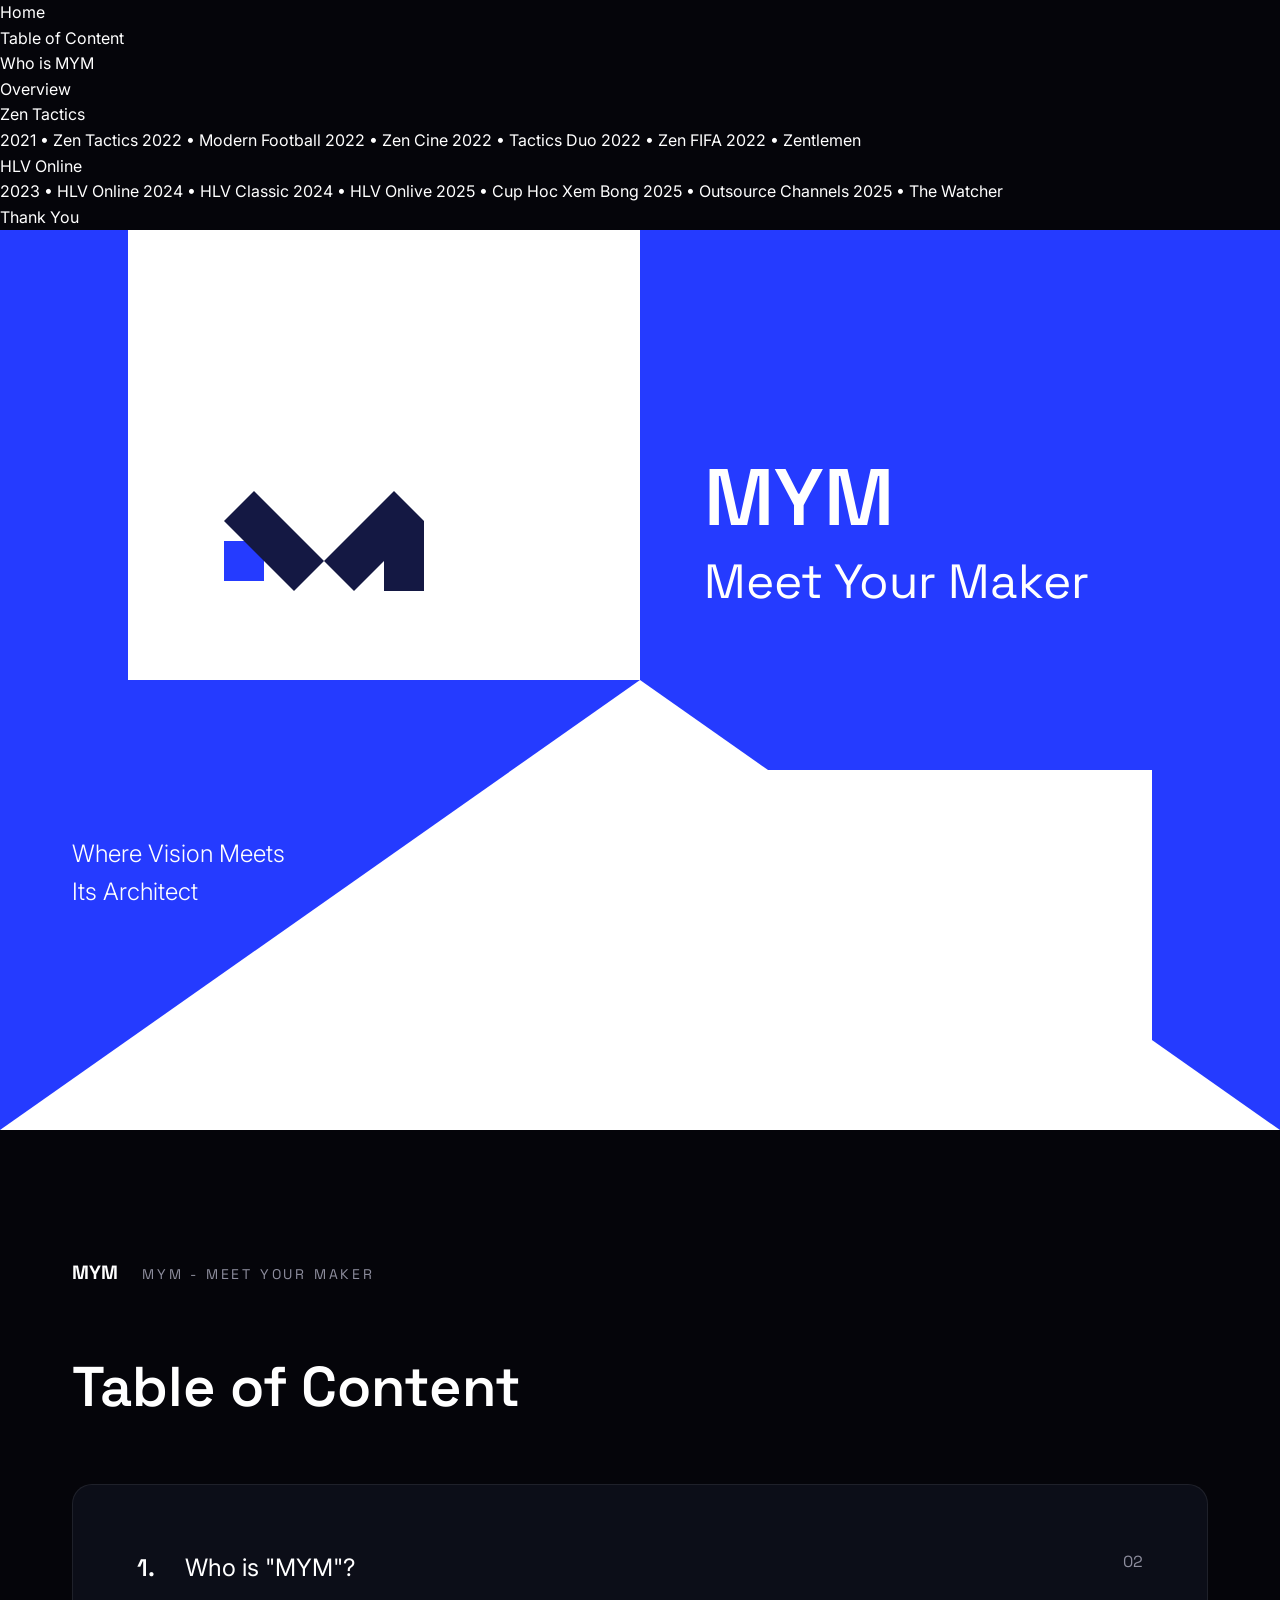
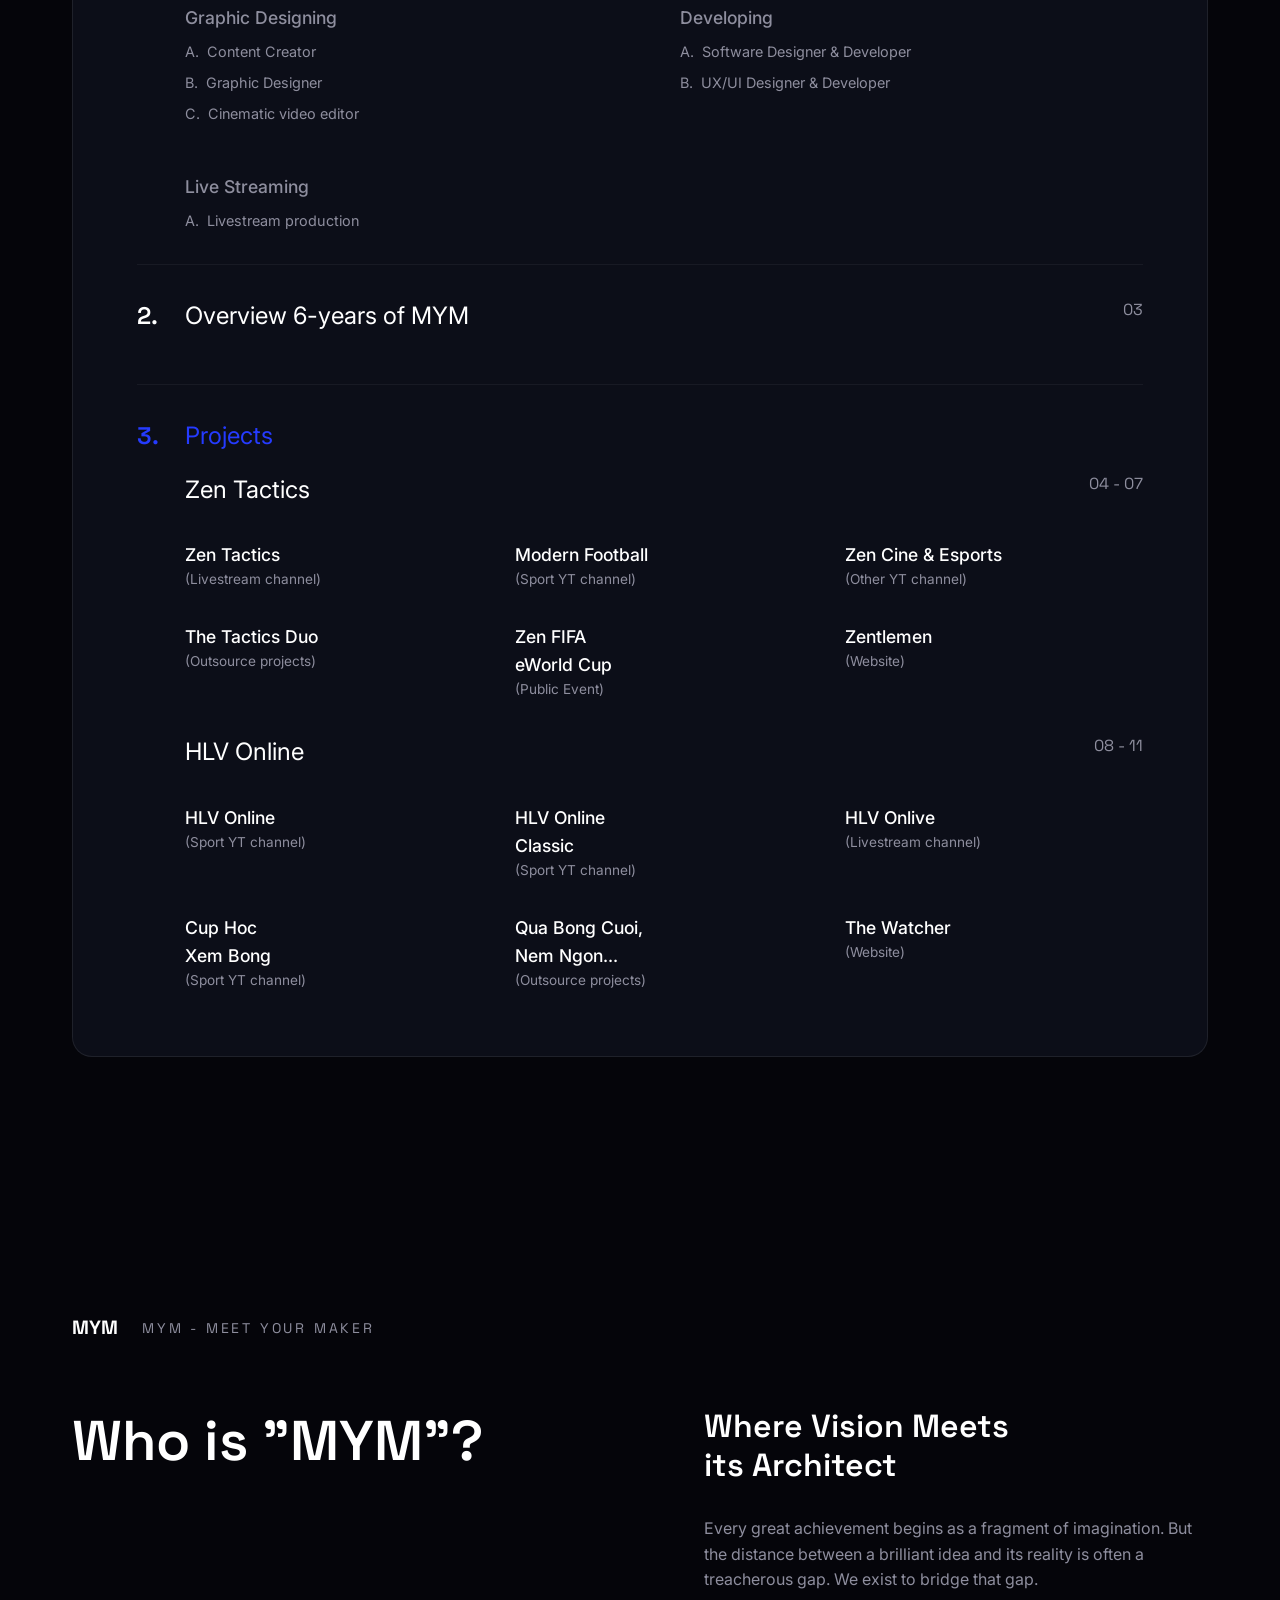
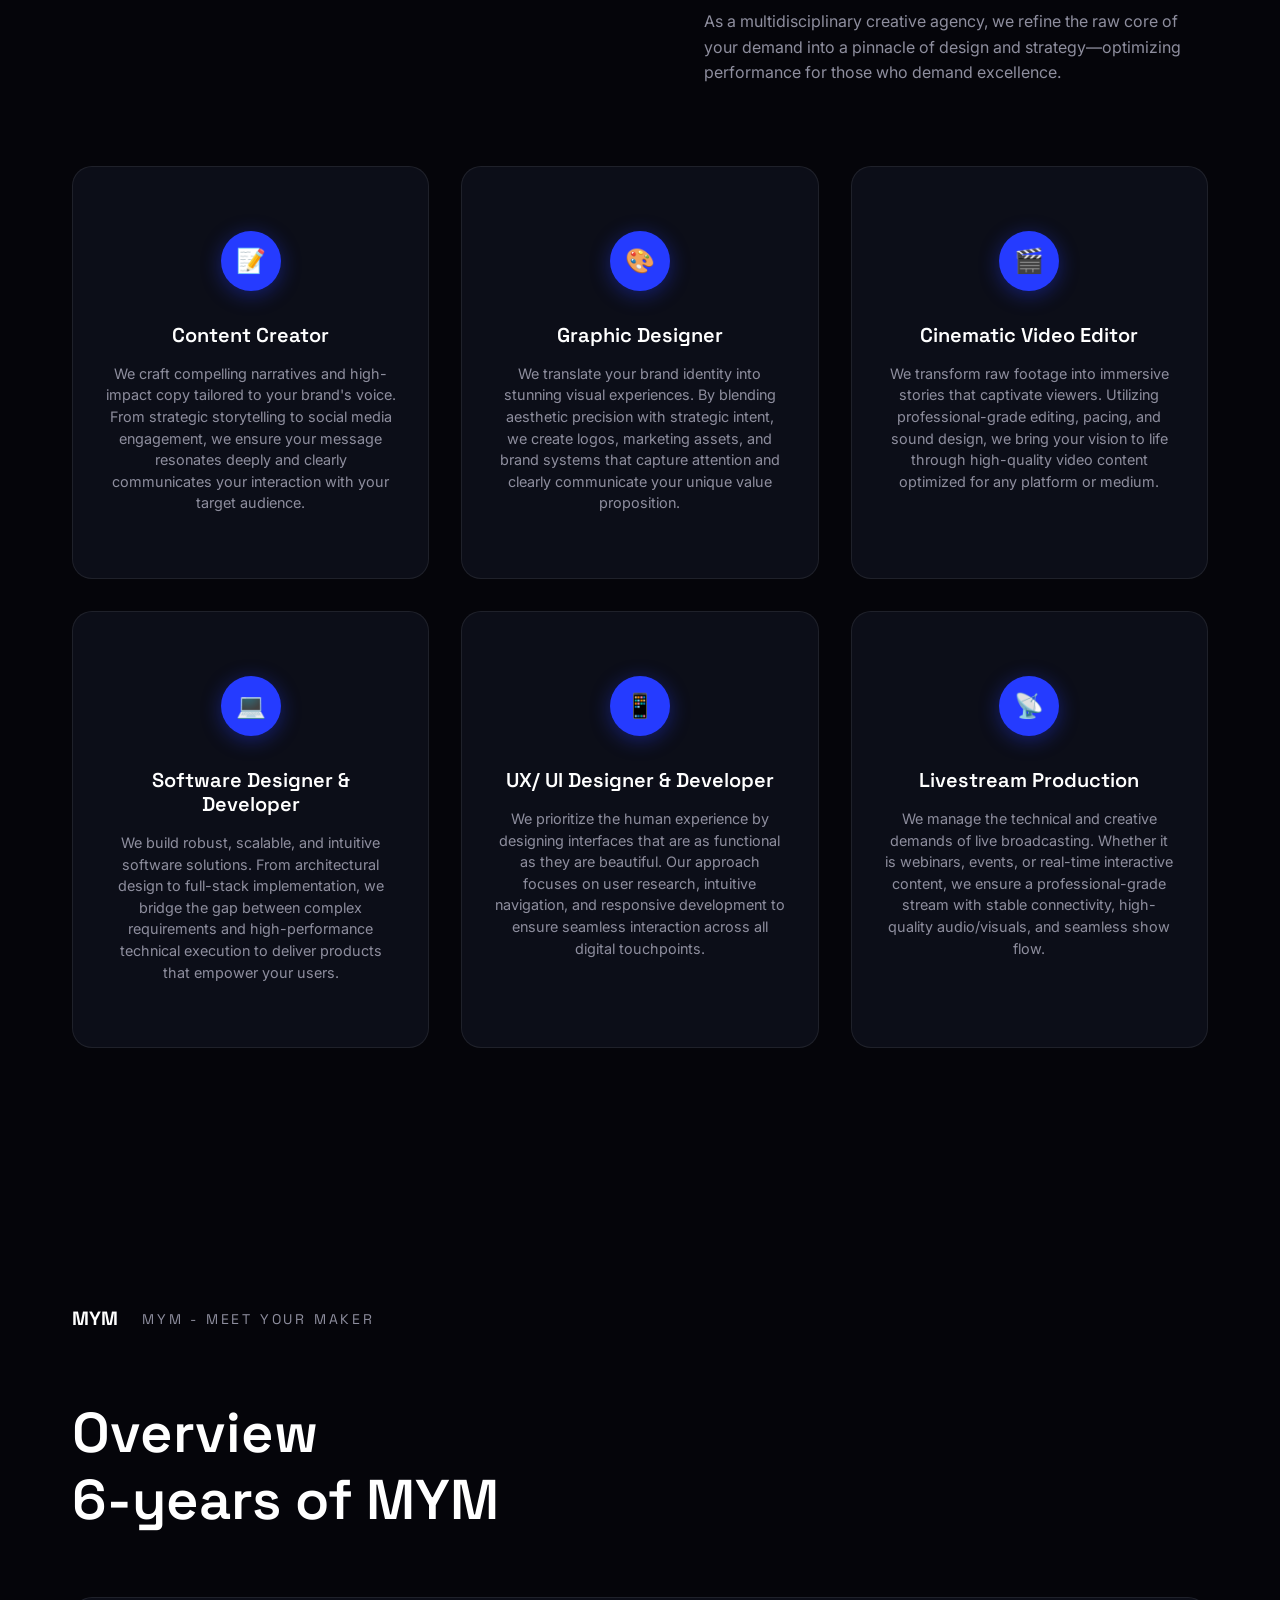
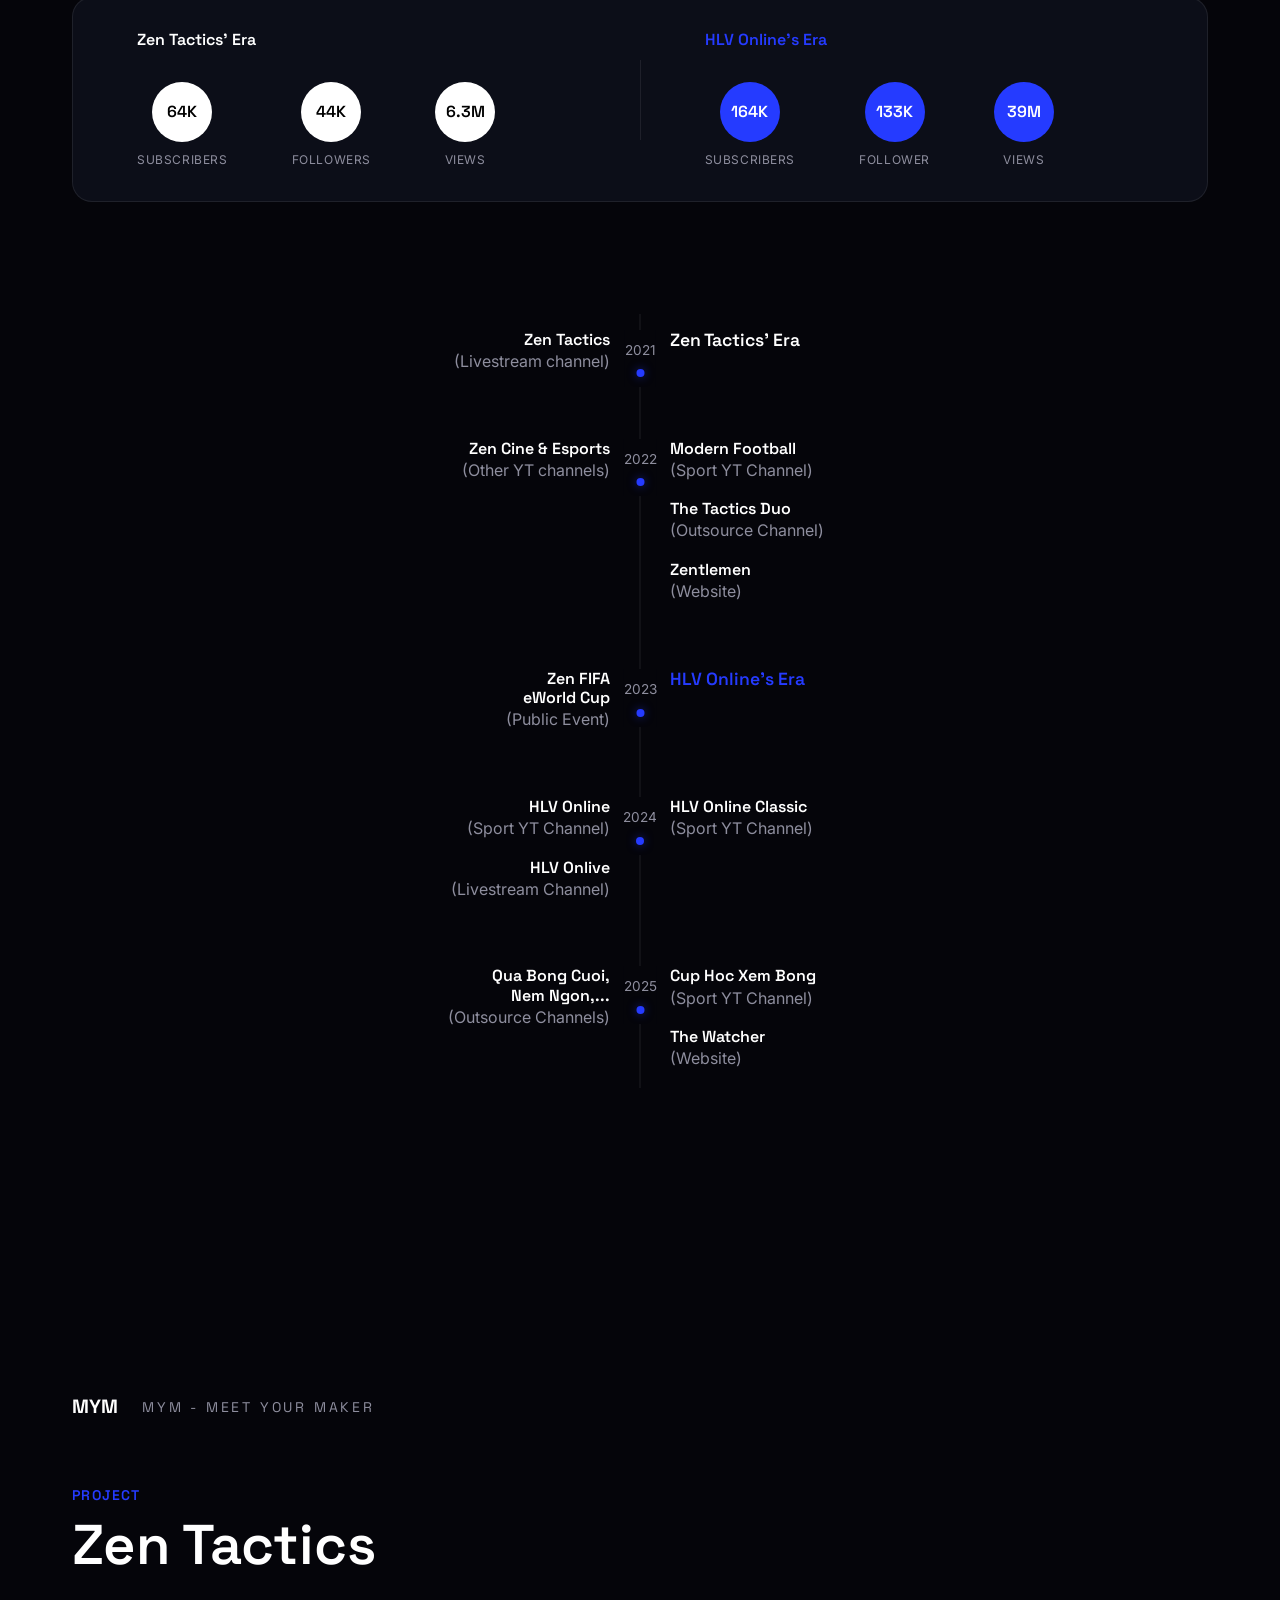
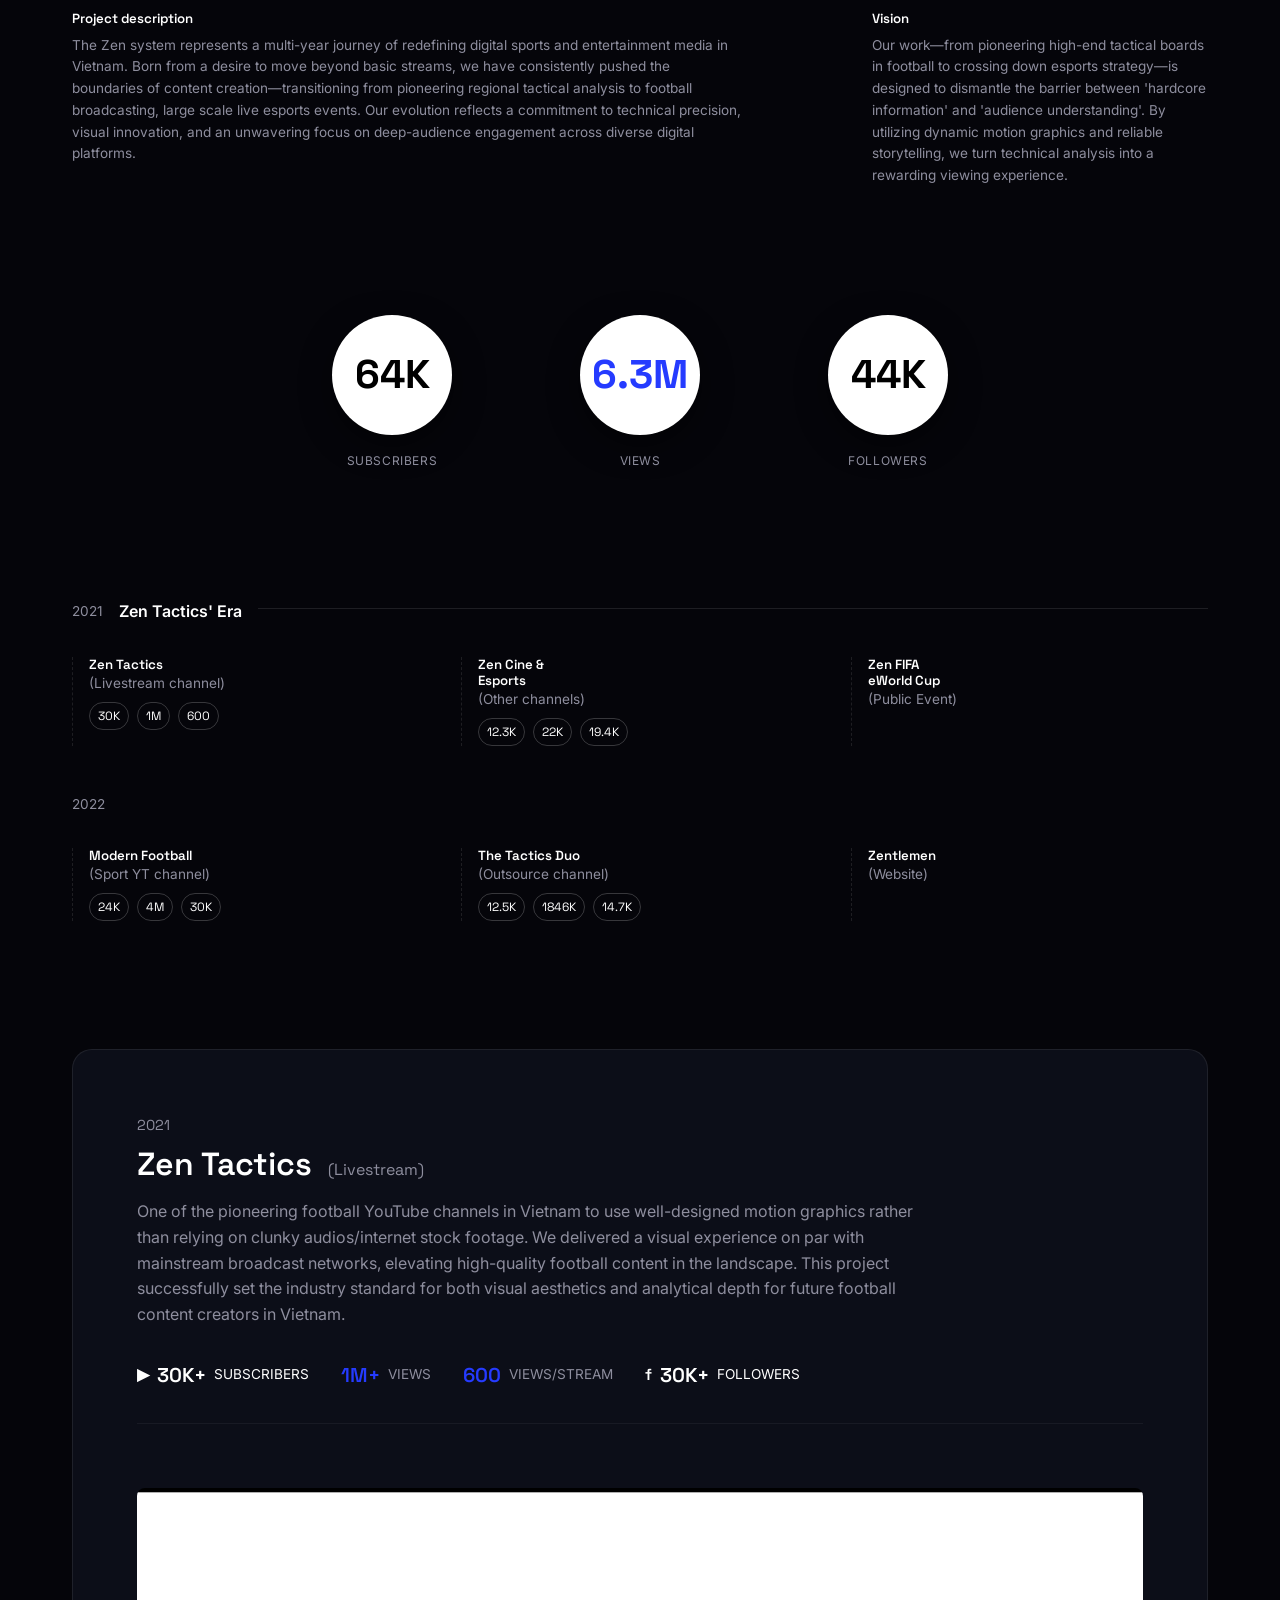
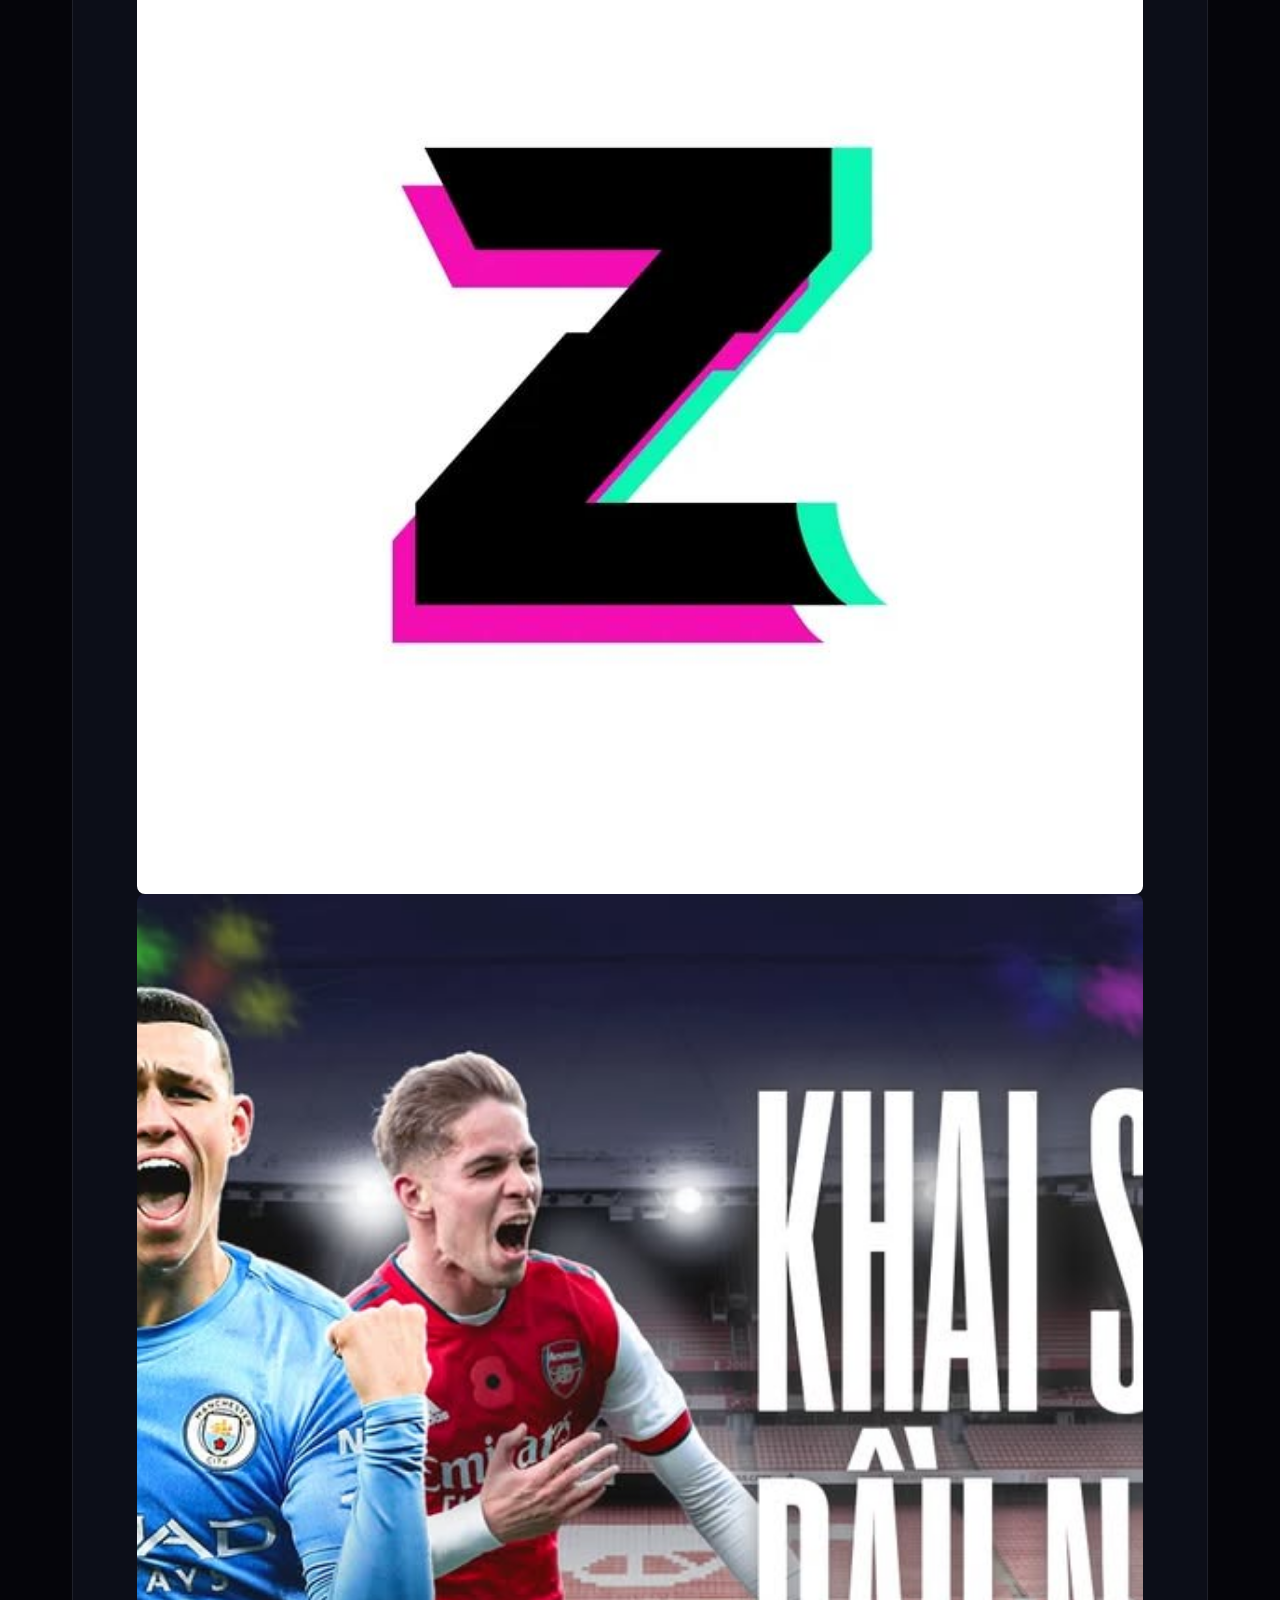
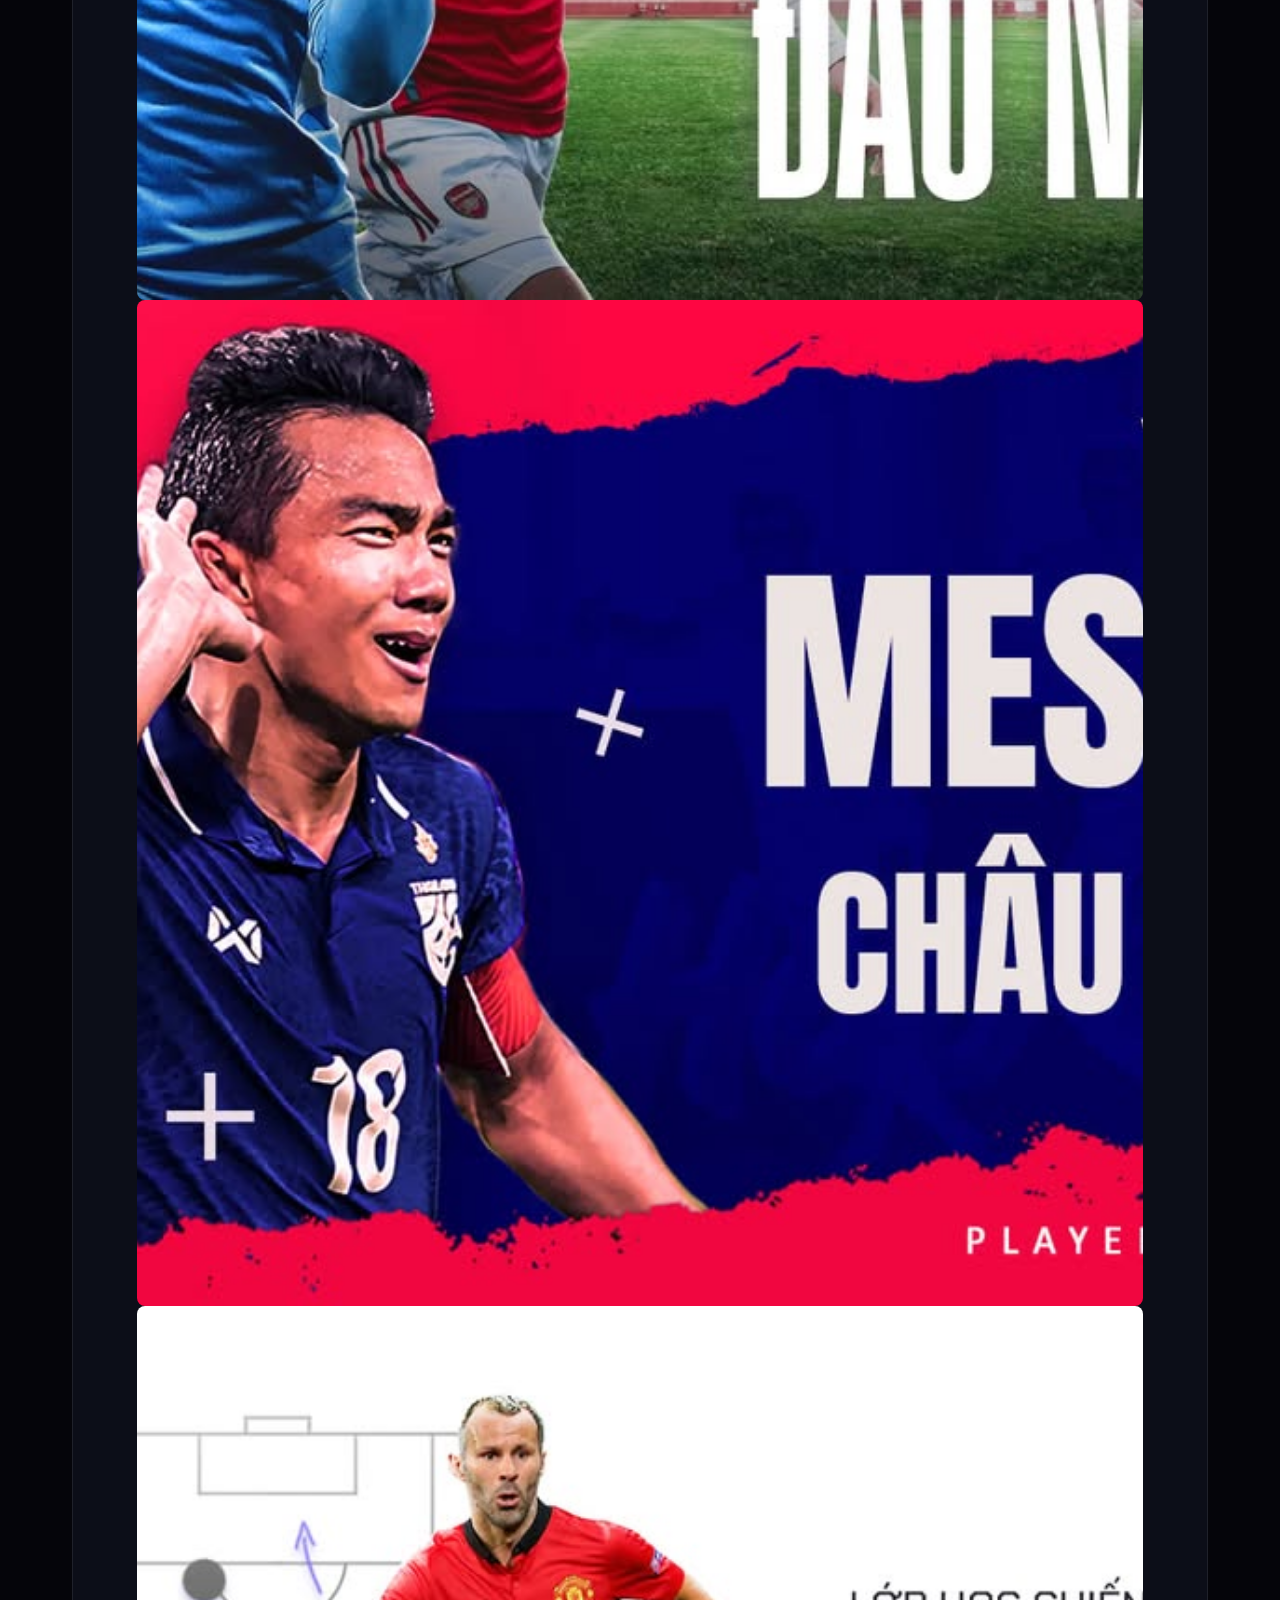
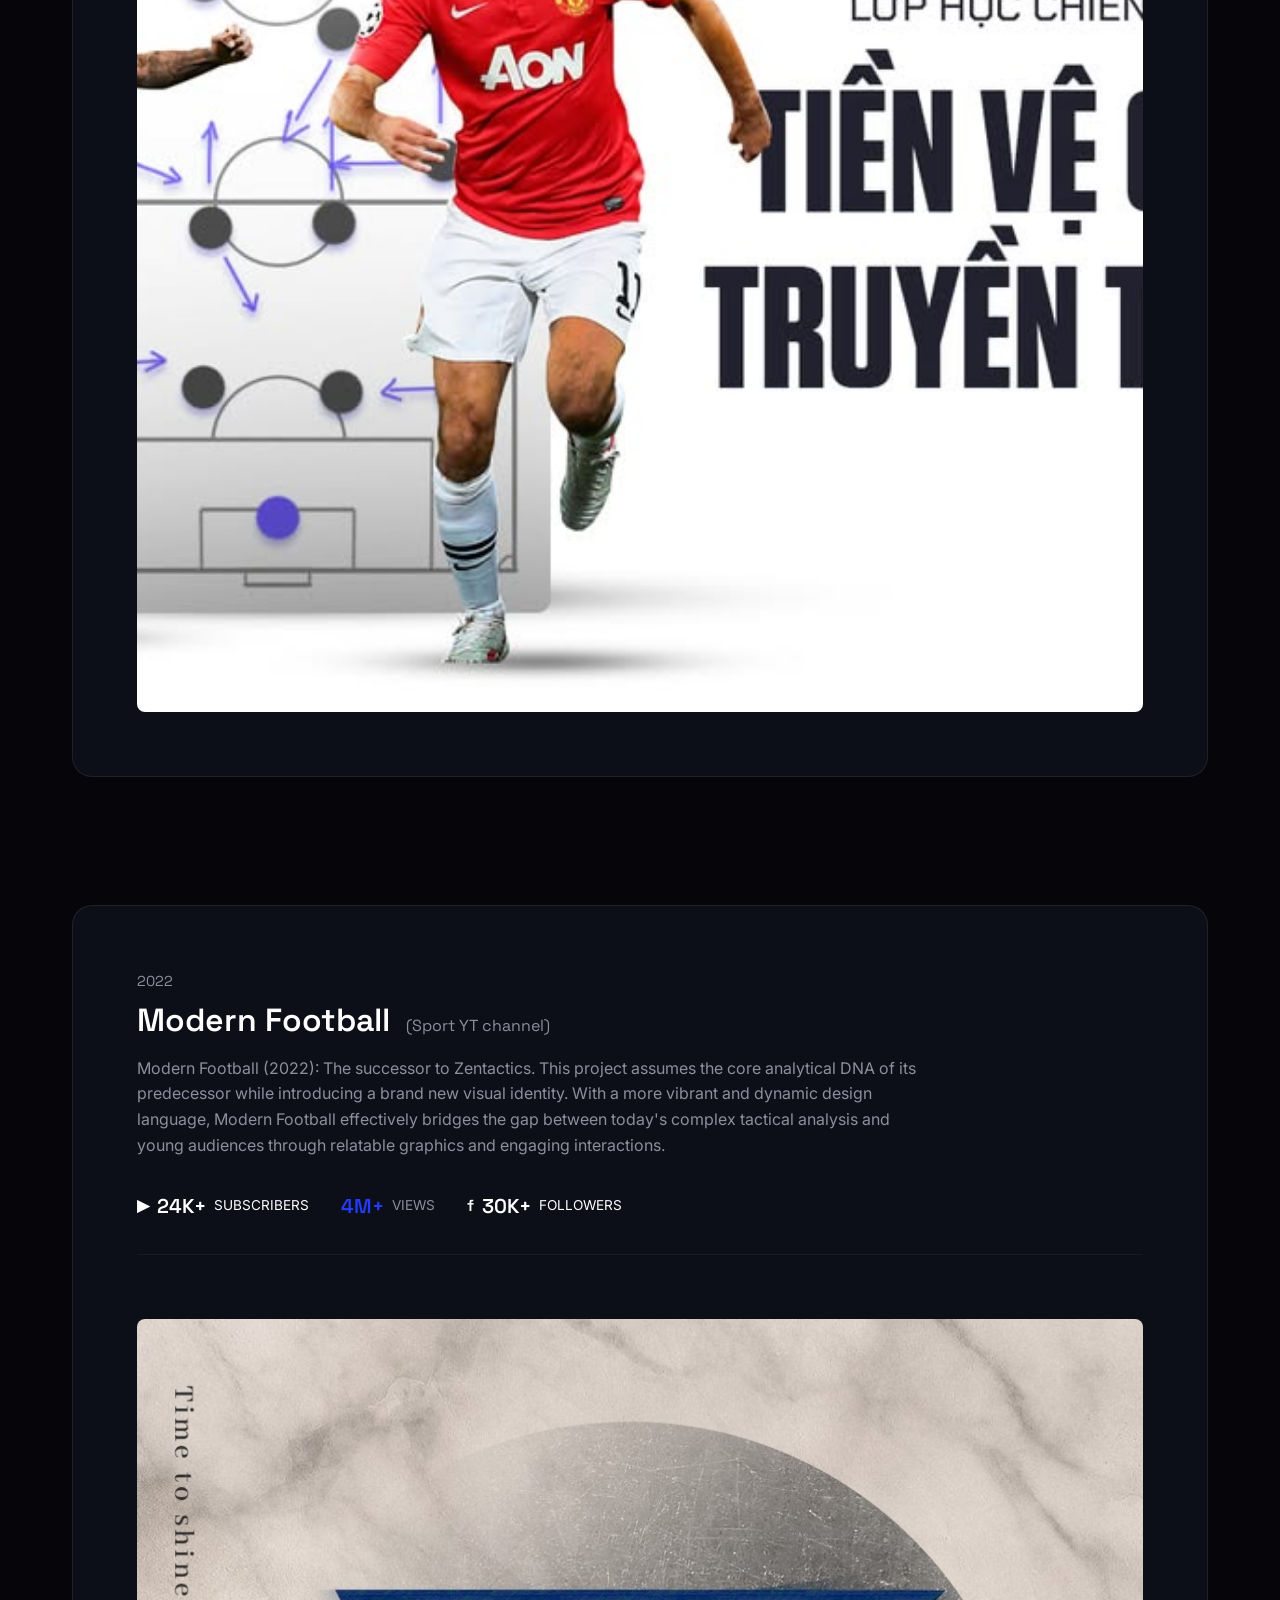
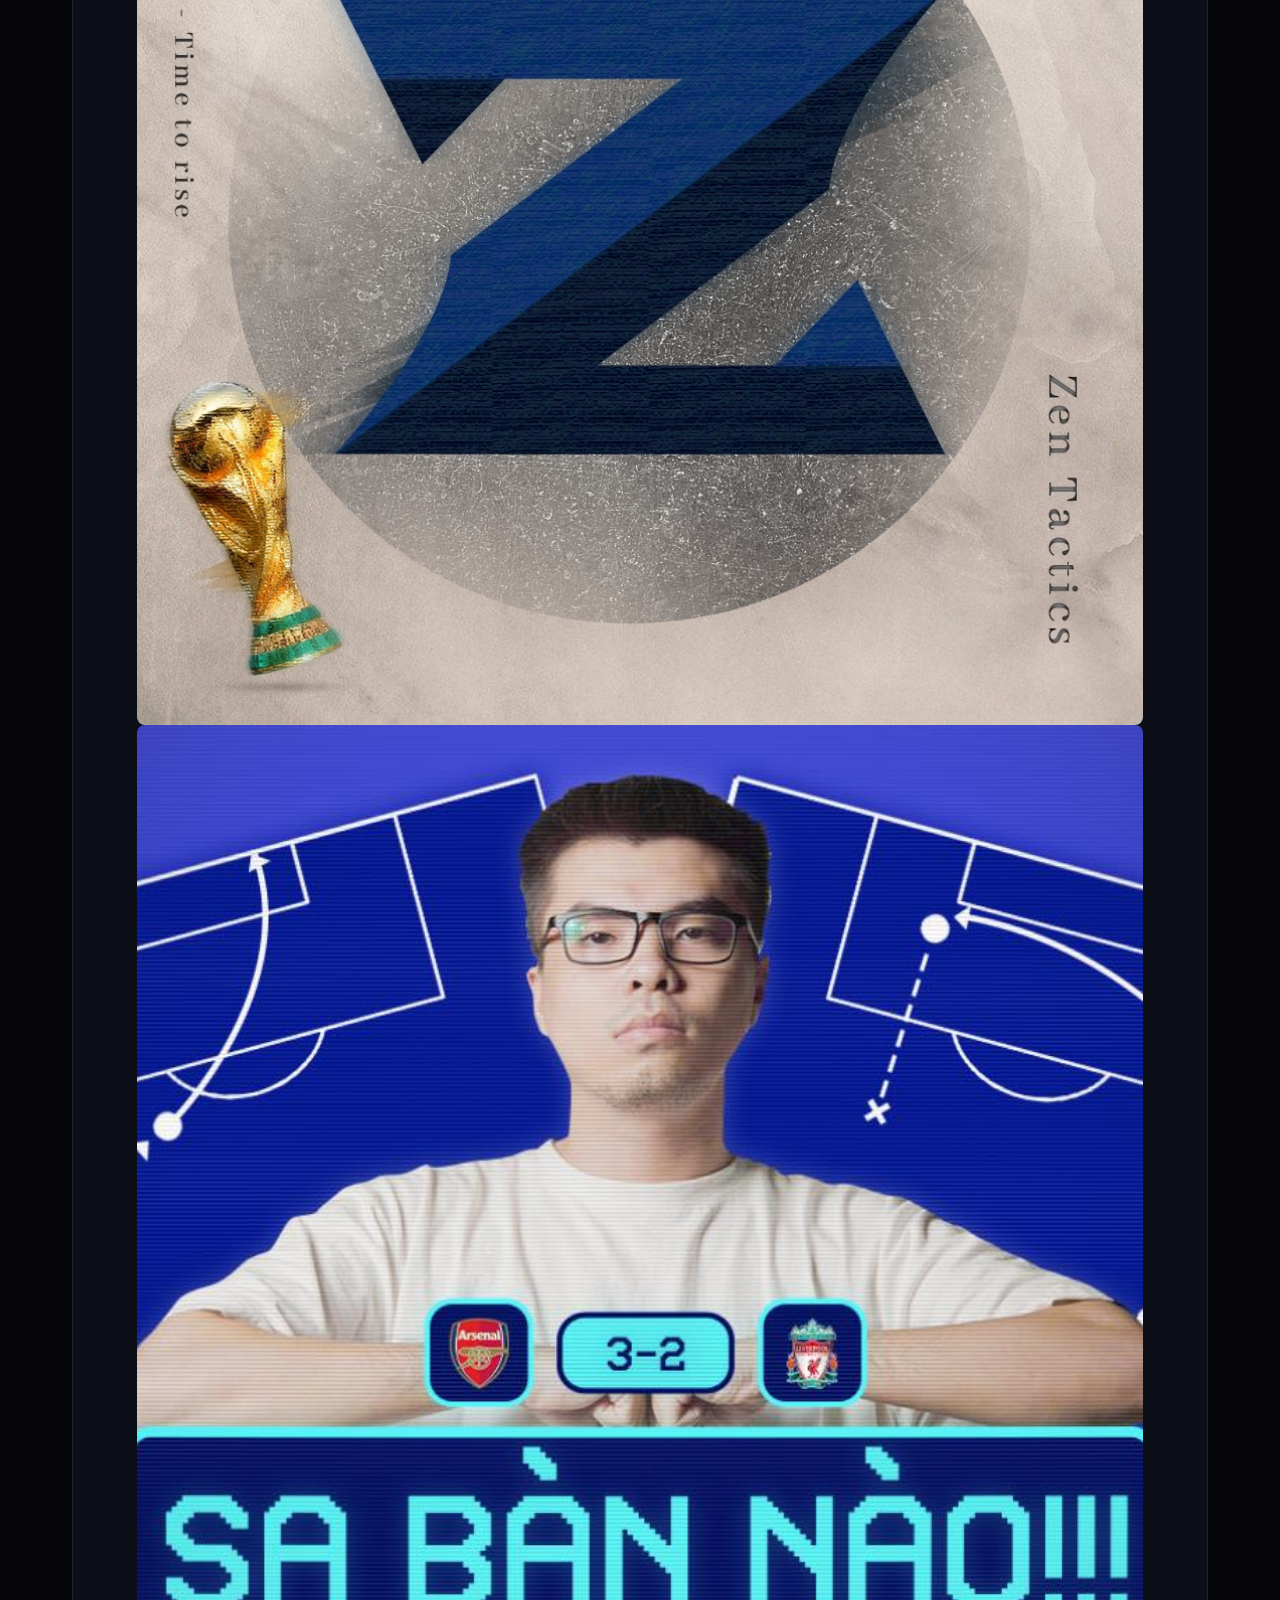
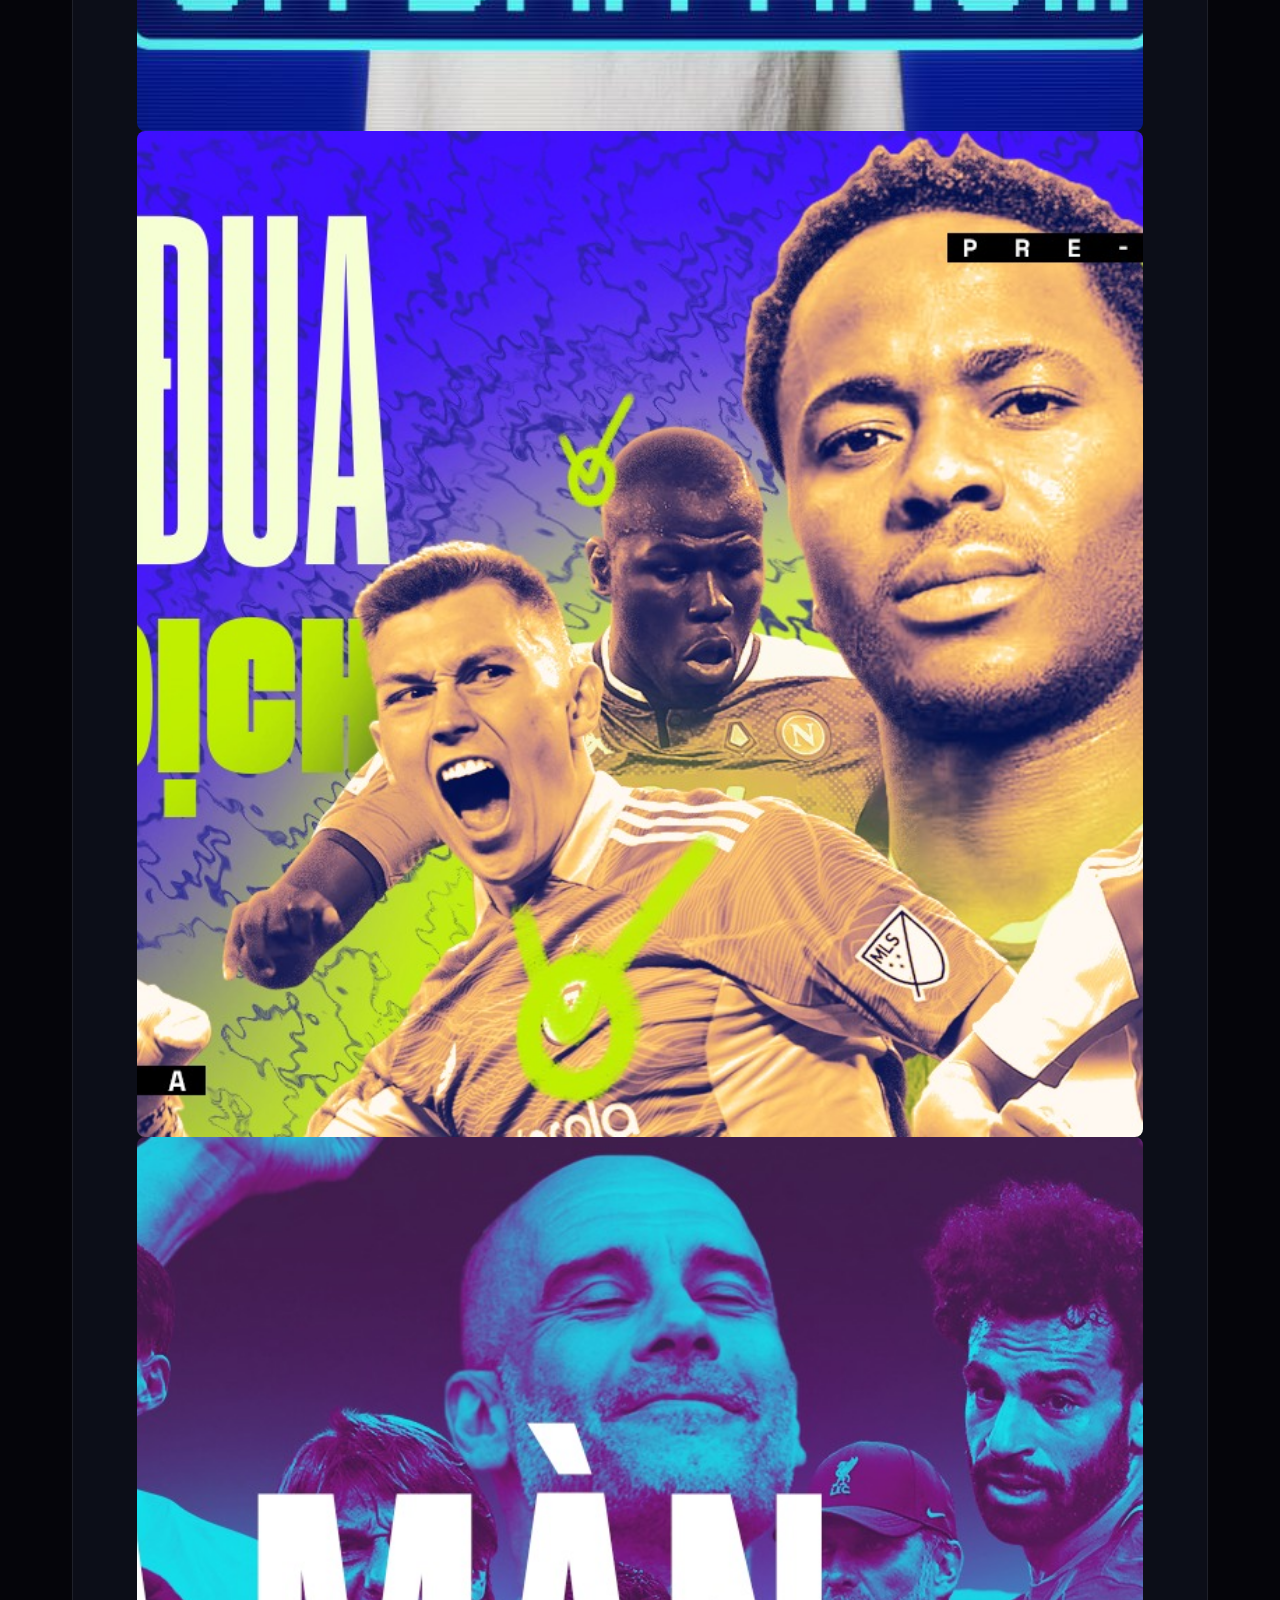
==== commit bfbc6f5d: "feat: add responsive styling" ====
--- a/index.html
+++ b/index.html
@@ -656,7 +656,7 @@
         <div class="timeline-container">
           <!-- Timeline styling will handle the central line and dots -->
 
-          <div class="timeline-row">
+          <div class="timeline-row clickable" onclick="location.href='#prj-zen-tactics'">
             <div class="timeline-content left">
               <h4>Zen Tactics</h4>
               <p class="text-muted">(Livestream channel)</p>
@@ -668,9 +668,10 @@
             <div class="timeline-content right">
               <h5 class="era-marker">Zen Tactics' Era</h5>
             </div>
-          </div>
-
-          <div class="timeline-row">
+            <div class="touch-indicator">❯</div>
+          </div>
+
+          <div class="timeline-row clickable" onclick="location.href='#prj-modern-football'">
             <div class="timeline-content left">
               <h4>Zen Cine & Esports</h4>
               <p class="text-muted">(Other YT channels)</p>
@@ -687,9 +688,10 @@
               <h4 style="margin-top: 1rem">Zentlemen</h4>
               <p class="text-muted">(Website)</p>
             </div>
-          </div>
-
-          <div class="timeline-row">
+            <div class="touch-indicator">❯</div>
+          </div>
+
+          <div class="timeline-row clickable" onclick="location.href='#prj-zen-fifa'">
             <div class="timeline-content left">
               <h4>Zen FIFA<br />eWorld Cup</h4>
               <p class="text-muted">(Public Event)</p>
@@ -701,9 +703,10 @@
             <div class="timeline-content right">
               <h5 class="era-marker text-primary">HLV Online's Era</h5>
             </div>
-          </div>
-
-          <div class="timeline-row">
+            <div class="touch-indicator">❯</div>
+          </div>
+
+          <div class="timeline-row clickable" onclick="location.href='#prj-hlv-online'">
             <div class="timeline-content left">
               <h4>HLV Online</h4>
               <p class="text-muted">(Sport YT Channel)</p>
@@ -718,9 +721,10 @@
               <h4>HLV Online Classic</h4>
               <p class="text-muted">(Sport YT Channel)</p>
             </div>
-          </div>
-
-          <div class="timeline-row">
+            <div class="touch-indicator">❯</div>
+          </div>
+
+          <div class="timeline-row clickable" onclick="location.href='#prj-cup-hoc'">
             <div class="timeline-content left">
               <h4>Qua Bong Cuoi,<br />Nem Ngon,...</h4>
               <p class="text-muted">(Outsource Channels)</p>
@@ -735,6 +739,7 @@
               <h4 style="margin-top: 1rem">The Watcher</h4>
               <p class="text-muted">(Website)</p>
             </div>
+            <div class="touch-indicator">❯</div>
           </div>
         </div>
       </div>
--- a/css/variables.css
+++ b/css/variables.css
@@ -32,3 +32,20 @@
   --transition-fast: 0.2s ease;
   --transition-smooth: 0.4s cubic-bezier(0.16, 1, 0.3, 1);
 }
+
+/* Responsive Variables */
+@media (max-width: 1024px) {
+  :root {
+    --space-xl: 6rem;
+    --space-lg: 3rem;
+  }
+}
+
+@media (max-width: 768px) {
+  :root {
+    --space-xl: 4rem;
+    --space-lg: 2rem;
+    --space-md: 1.5rem;
+    --container-padding: 1.25rem;
+  }
+}
--- a/css/base.css
+++ b/css/base.css
@@ -87,3 +87,28 @@
   margin-bottom: var(--space-lg);
   font-weight: 600;
 }
+
+/* Responsive Typography */
+@media (max-width: 1024px) {
+  .section-title {
+    font-size: 3rem;
+  }
+}
+
+@media (max-width: 768px) {
+  html {
+    font-size: 15px;
+  }
+  .section-title {
+    font-size: 2.25rem;
+  }
+}
+
+@media (max-width: 480px) {
+  html {
+    font-size: 14px;
+  }
+  .section-title {
+    font-size: 2rem;
+  }
+}
--- a/css/style.css
+++ b/css/style.css
@@ -384,6 +384,42 @@
   align-items: flex-start;
   margin-bottom: var(--space-lg);
   position: relative;
+  border-radius: 12px;
+  padding: 1rem;
+  margin: -1rem -1rem calc(var(--space-lg) - 1rem) -1rem;
+  transition: transform 0.3s ease, background-color 0.3s ease;
+}
+
+.timeline-row.clickable {
+  cursor: pointer;
+}
+
+.timeline-row.clickable:hover {
+  background-color: rgba(255, 255, 255, 0.03);
+  transform: scale(1.02);
+}
+
+.timeline-row .touch-indicator {
+  display: none;
+}
+
+@media (hover: none) and (pointer: coarse) {
+  .timeline-row.clickable .touch-indicator {
+    display: flex;
+    position: absolute;
+    right: 0.5rem;
+    top: 50%;
+    transform: translateY(-50%);
+    color: var(--clr-primary);
+    font-size: 1.2rem;
+    animation: touch-pulse 1.5s infinite ease-in-out;
+  }
+}
+
+@keyframes touch-pulse {
+  0% { opacity: 0.4; transform: translateY(-50%) translateX(0); }
+  50% { opacity: 1; transform: translateY(-50%) translateX(5px); }
+  100% { opacity: 0.4; transform: translateY(-50%) translateX(0); }
 }
 
 .timeline-content {
@@ -422,6 +458,35 @@
   background-color: var(--clr-primary);
   border-radius: 50%;
   box-shadow: 0 0 10px rgba(37, 59, 255, 0.5);
+}
+
+/* Responsive Mobile Timeline */
+@media (max-width: 768px) {
+  .timeline-container::before {
+    left: 20px !important;
+  }
+  .timeline-row {
+    flex-direction: column !important;
+    align-items: flex-start !important;
+    margin-left: 0 !important;
+    margin-right: 0 !important;
+    padding-left: 50px !important;
+  }
+  .timeline-center {
+    left: 20px !important;
+    top: 1rem !important;
+    transform: translateX(-50%) !important;
+  }
+  .timeline-content {
+    width: 100% !important;
+  }
+  .timeline-content.left {
+    text-align: left !important;
+    margin-bottom: 0.5rem;
+  }
+  .timeline-content.right {
+    text-align: left !important;
+  }
 }
 
 .era-marker {
@@ -550,7 +615,10 @@
   border: 1px solid var(--clr-card-border);
   border-radius: var(--border-radius);
   padding: var(--space-lg);
-}
+  overflow: hidden; /* Guarantee images never overlap borders */
+  max-width: 100%;
+}
+
 
 .showcase-header {
   margin-bottom: var(--space-md);
@@ -671,14 +739,6 @@
   .stat-dash-line {
     display: none;
   }
-  .hlv-tl-row {
-    flex-direction: column;
-    gap: var(--space-lg);
-  }
-  .hlv-tl-row.bottom-row {
-    padding-left: 0 !important;
-  }
-}
 
 /* Section 6 & 7 Additional Styles */
 .mt-sm { margin-top: 0.5rem; }
@@ -1091,3 +1151,311 @@
   background-color: #FFFFFF;
   box-shadow: 0 0 10px rgba(255, 255, 255, 0.8);
 }
+
+/* --- Added Comprehensive Responsive Design --- */
+@media (max-width: 1024px) {
+  /* Scale down 3 and 4 column grids to 2 columns on tablet */
+  .zen-tactics-grid, 
+  .overview-content,
+  .about-content,
+  .toc-projects-grid {
+    grid-template-columns: repeat(2, 1fr) !important;
+  }
+  
+  /* Hide side nav on tablet as well to prevent overlapping */
+  .side-nav {
+    display: none !important;
+  }
+
+  /* Tablet Card Paddings */
+  .toc-card,
+  .showcase-card {
+    padding: 2.5rem;
+  }
+  .service-card {
+    padding: 2.5rem 1.5rem;
+  }
+  .project-showcase-cards {
+    gap: 3rem;
+  }
+
+  /* Shrinking Horizontal Sub-Timeline (Tablet & Mobile) */
+  .project-sub-timeline {
+    width: 100%;
+    display: flex;
+    flex-direction: column;
+    align-items: center; /* Center the entire timeline block */
+  }
+  .sub-tl-track {
+    /* Ensure track stays horizontal but spans full width */
+    width: 100%;
+    left: 0;
+    right: 0;
+  }
+  .sub-tl-item {
+    justify-content: center;
+    margin: 0 auto 1.5rem auto;
+  }
+  .sub-tl-content {
+    display: grid;
+    grid-template-columns: repeat(3, 1fr);
+    gap: 0.5rem; /* Shrink gap significantly to fit mobile */
+    width: 100%;
+    justify-items: center;
+  }
+  .sub-tl-col {
+    padding-left: 0.5rem; /* Reduce padding to save space */
+    text-align: center;
+    display: flex;
+    flex-direction: column;
+    align-items: center;
+  }
+  .sub-tl-col h5 {
+    font-size: 0.85rem; /* Scale down typography */
+    text-align: center;
+  }
+  .sub-tl-col .text-sm {
+    font-size: 0.7rem;
+    text-align: center;
+  }
+  .sub-tl-stats {
+    flex-wrap: wrap; /* Allow badges to wrap if completely out of space */
+    justify-content: center;
+  }
+  .sub-tl-stats .badge {
+    padding: 0.15rem 0.35rem;
+    font-size: 0.65rem;
+  }
+
+  /* Image Carousel on Tablet & Mobile */
+  .showcase-images,
+  [class^="img-row-"] {
+    display: flex !important;
+    flex-wrap: nowrap !important;
+    overflow-x: auto !important;
+    overflow-y: hidden !important;
+    scroll-snap-type: x mandatory;
+    gap: 1rem !important; 
+    padding-bottom: 1rem; 
+    -webkit-overflow-scrolling: touch; 
+    scrollbar-width: none; 
+    height: auto !important;
+    align-items: center;
+  }
+  
+  .showcase-images::-webkit-scrollbar,
+  [class^="img-row-"]::-webkit-scrollbar {
+    display: none; 
+  }
+
+  /* Force Width to Fit Slider Component */
+  .showcase-images > *,
+  [class^="img-row-"] > * {
+    width: 100% !important; 
+    flex: 0 0 100% !important; 
+    height: auto !important; 
+    aspect-ratio: auto !important; 
+    scroll-snap-align: center;
+    object-fit: contain !important;
+    max-width: 100%; 
+    border-radius: 8px;
+    background-color: var(--clr-bg);
+  }
+
+  /* Minimal Slider Indicators */
+  .carousel-indicators {
+    display: flex;
+    justify-content: center;
+    align-items: center;
+    gap: 6px;
+    margin-top: 1rem;
+    padding-bottom: 0.5rem;
+  }
+  .carousel-dot {
+    width: 6px;
+    height: 6px;
+    border-radius: 50%;
+    background-color: rgba(255, 255, 255, 0.2);
+    transition: all 0.3s ease;
+  }
+  .carousel-dot.active {
+    width: 16px;
+    border-radius: 4px;
+    background-color: var(--clr-primary);
+    box-shadow: 0 0 8px rgba(37, 59, 255, 0.6);
+  }
+}
+
+@media (max-width: 768px) {
+  /* Scale all grids to 1 column on mobile */
+  .zen-tactics-grid, 
+  .overview-content,
+  .about-content,
+  .toc-projects-grid,
+  .hero-content,
+  .about-top,
+  .toc-sublist-wrapper,
+  .services-grid,
+  .project-intro-grid,
+  .showcase-title-row,
+  .ty-grid {
+    grid-template-columns: 1fr !important;
+    gap: 2rem !important; /* Unified smaller gap for mobile grids */
+  }
+
+  
+  /* Layout Spacing Adjustments */
+  .project-showcase-cards,
+  .about-top {
+    gap: 2rem;
+  }
+  
+  section {
+    padding: 4rem 0; /* Override generic section padding on mobile */
+  }
+
+  /* Specific Card Paddings & Margins */
+  .toc-card {
+    padding: 1.5rem;
+    margin-bottom: 2rem;
+  }
+  
+  .service-card {
+    padding: 2rem 1.25rem;
+    margin-bottom: 1rem;
+    align-items: flex-start; /* Better alignment on mobile */
+    text-align: left;
+  }
+  
+  .showcase-card {
+    padding: 1.5rem;
+    margin-bottom: 1.5rem;
+  }
+
+  .showcase-title {
+    font-size: 1.5rem;
+  }
+  
+  .toc-number {
+    font-size: 1.25rem;
+    width: 2.5rem;
+  }
+  
+  .toc-title {
+    font-size: 1.25rem;
+  }
+
+  .service-icon {
+    margin-bottom: 1rem;
+  }
+
+  /* Adjust image heights for single column */
+  .showcase-images {
+    height: auto !important;
+  }
+  
+  /* Hero adjustments for single column */
+  .hero-content {
+    text-align: center;
+    gap: 1.5rem;
+  }
+  .hero-logo-large {
+    order: -1;
+    transform: scale(0.7);
+  }
+  .hero-text {
+    display: flex;
+    flex-direction: column;
+    align-items: center;
+  }
+  .hero-subtext {
+    margin-top: 1rem;
+    text-align: center;
+    font-size: 1.25rem;
+  }
+  /* HLV Timeline: Vertical layout with correct time mapping */
+  .hlv-timeline-section {
+    display: flex !important;
+    flex-direction: column !important;
+    position: relative;
+    padding-left: 20px;
+  }
+  .hlv-timeline-section::before {
+    content: "";
+    position: absolute;
+    left: 4px;
+    top: 0;
+    bottom: 0;
+    width: 2px;
+    background-color: var(--clr-primary);
+  }
+  
+  /* Flatten the structure to reorder items chronologically */
+  .hlv-tl-row, .hlv-tl-line-wrapper, .hlv-tl-line {
+    display: contents !important;
+  }
+  
+  .hlv-tl-item {
+    text-align: left !important;
+    padding-left: 15px !important;
+    margin-bottom: 2rem !important;
+    width: 100% !important;
+  }
+  .hlv-tl-item h5 {
+    font-size: 1rem !important;
+    margin-bottom: 0.25rem !important;
+  }
+  .hlv-tl-item p {
+    font-size: 0.8rem !important;
+  }
+  .hlv-tl-item .sub-tl-stats {
+    flex-wrap: wrap !important;
+    justify-content: flex-start !important;
+    gap: 0.5rem !important;
+  }
+  .hlv-tl-item .badge {
+    font-size: 0.7rem !important;
+    padding: 0.25rem 0.5rem !important;
+  }
+
+  /* Reorder using Flex Order */
+  .hlv-tl-line-wrapper > .hlv-tl-era { order: 1; margin-bottom: 1.5rem !important; padding-left: 15px !important; }
+  
+  /* 2023 */
+  .hlv-tl-line > .hlv-tl-marker:nth-child(1) { order: 2; }
+  .top-row > .hlv-tl-item:nth-child(1) { order: 3; }
+  .bottom-row > .hlv-tl-item:nth-child(1) { order: 4; margin-bottom: 1rem !important; }
+  
+  /* 2024 */
+  .hlv-tl-line > .hlv-tl-marker:nth-child(2) { order: 5; }
+  .top-row > .hlv-tl-item:nth-child(2) { order: 6; margin-bottom: 1rem !important; }
+  .bottom-row > .hlv-tl-item:nth-child(2) { order: 7; margin-bottom: 1rem !important; }
+  
+  /* 2025 */
+  .hlv-tl-line > .hlv-tl-marker:nth-child(3) { order: 8; }
+  .top-row > .hlv-tl-item:nth-child(3) { order: 9; margin-bottom: 1rem !important; }
+  .bottom-row > .hlv-tl-item:nth-child(3) { order: 10; margin-bottom: 1rem !important; }
+  
+  .hlv-tl-line-wrapper > .hlv-tl-end { order: 11; margin-top: 1rem !important; padding-left: 15px !important; }
+
+  /* Style the markers on the vertical line */
+  .hlv-tl-marker {
+    position: relative !important;
+    width: 10px !important;
+    height: 10px !important;
+    left: -20px !important;
+    margin-bottom: 1rem !important;
+    background-color: var(--clr-primary) !important;
+    border-radius: 50% !important;
+  }
+  .hlv-tl-marker .year {
+    position: absolute !important;
+    top: -4px !important;
+    left: 20px !important;
+    transform: none !important;
+    font-size: 1rem !important;
+    font-weight: bold !important;
+    color: var(--clr-primary) !important;
+  }
+
+}
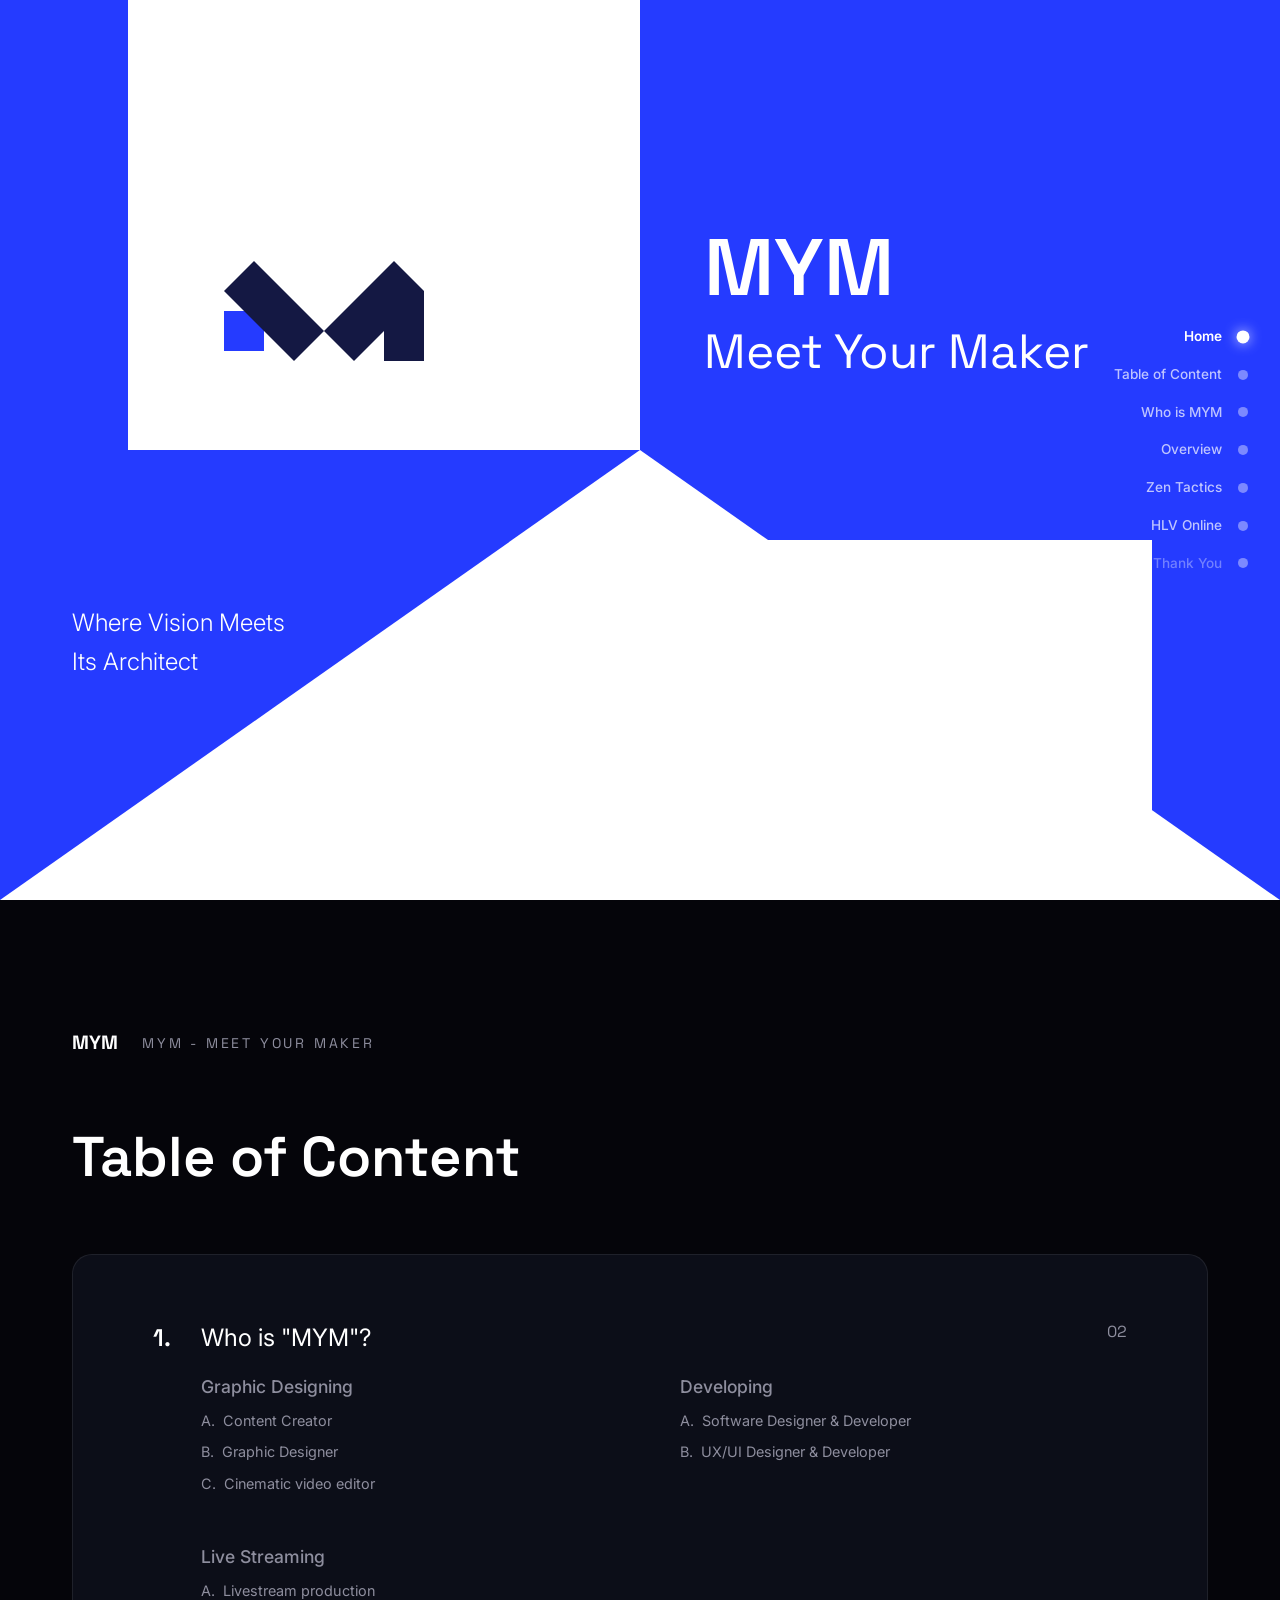
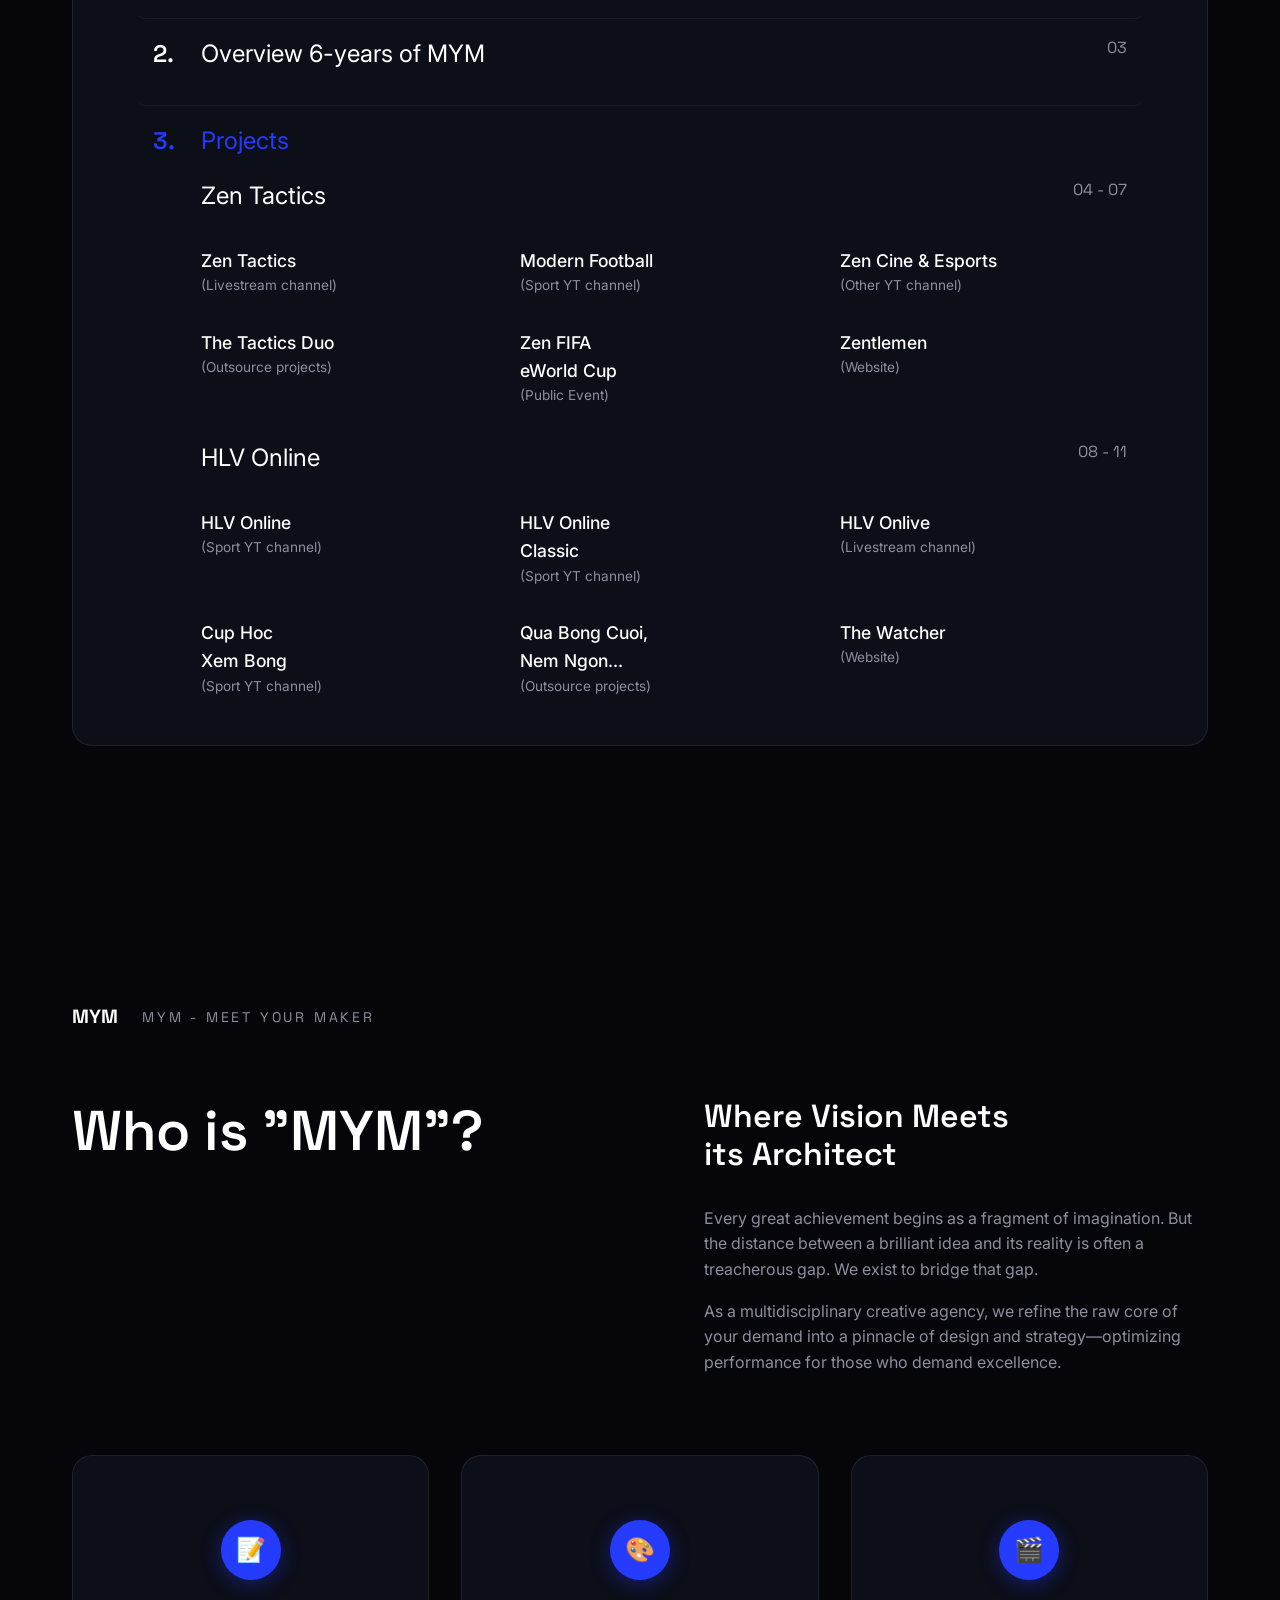
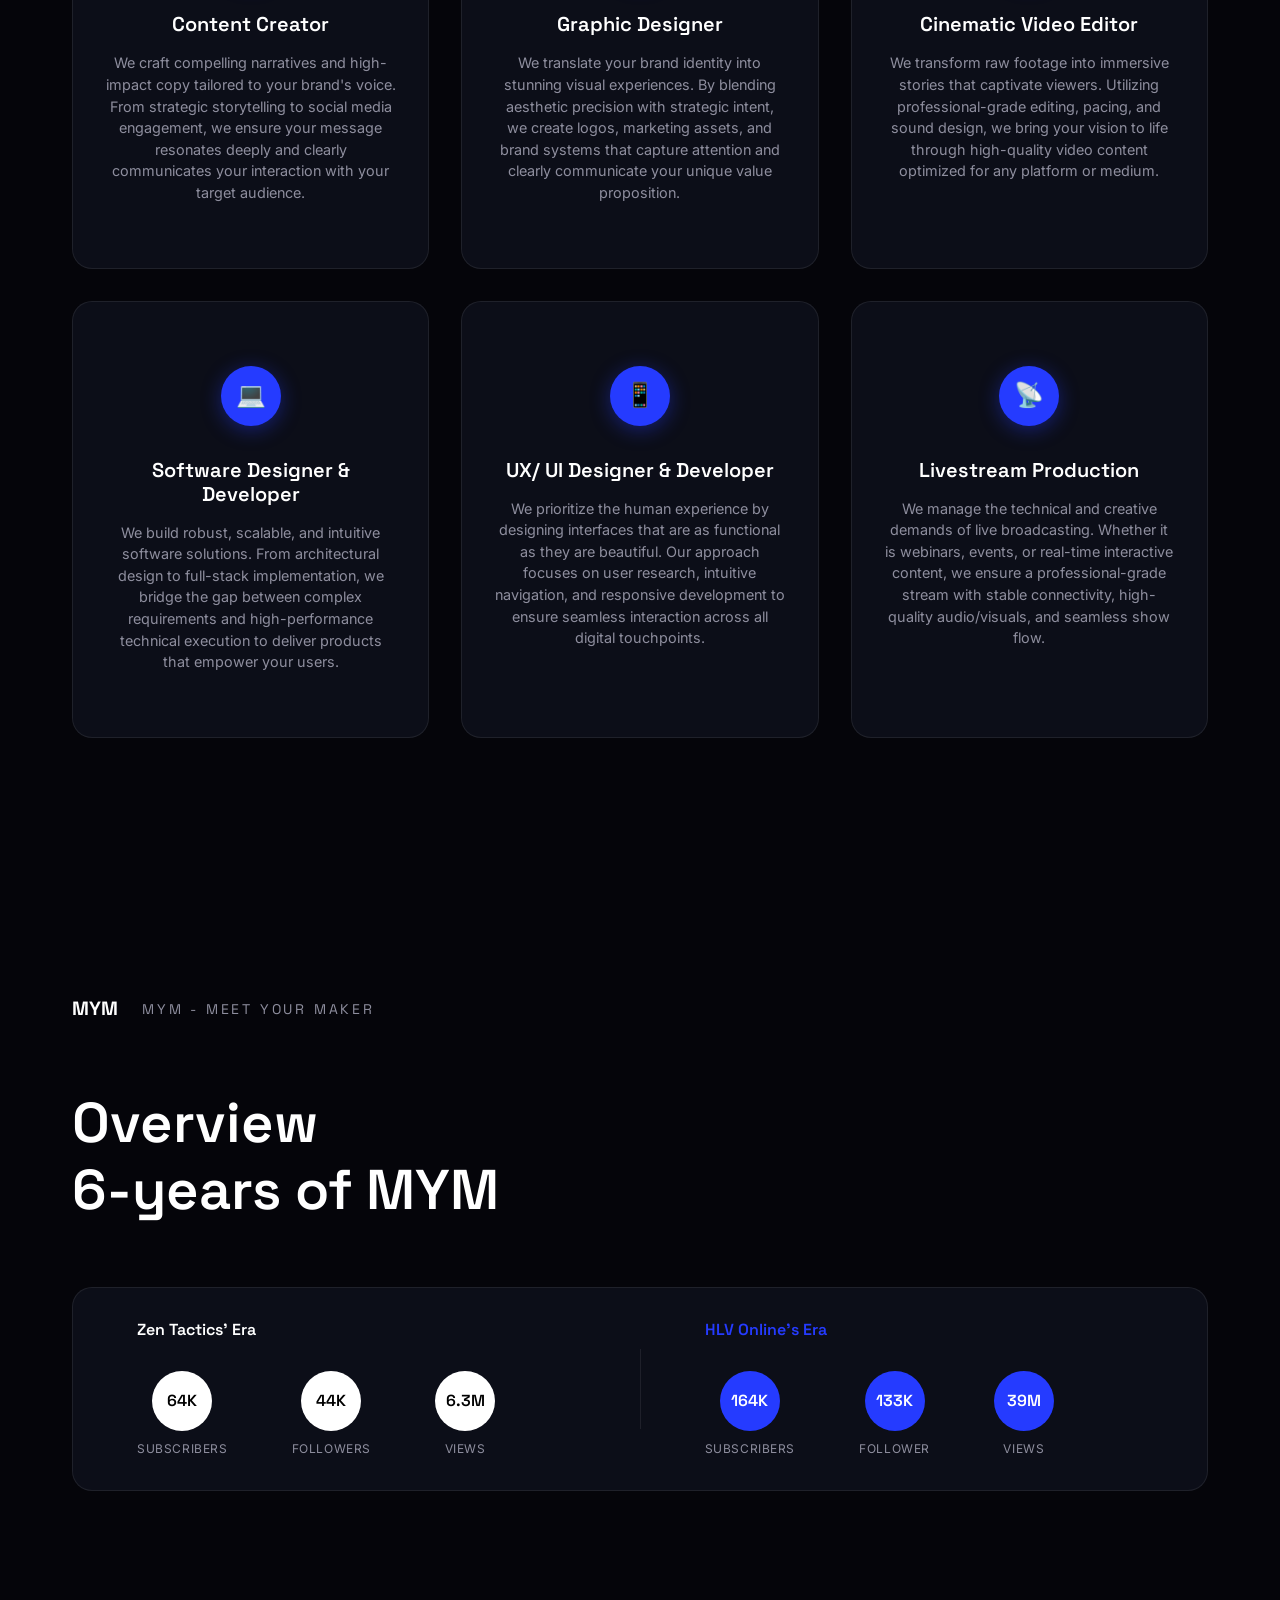
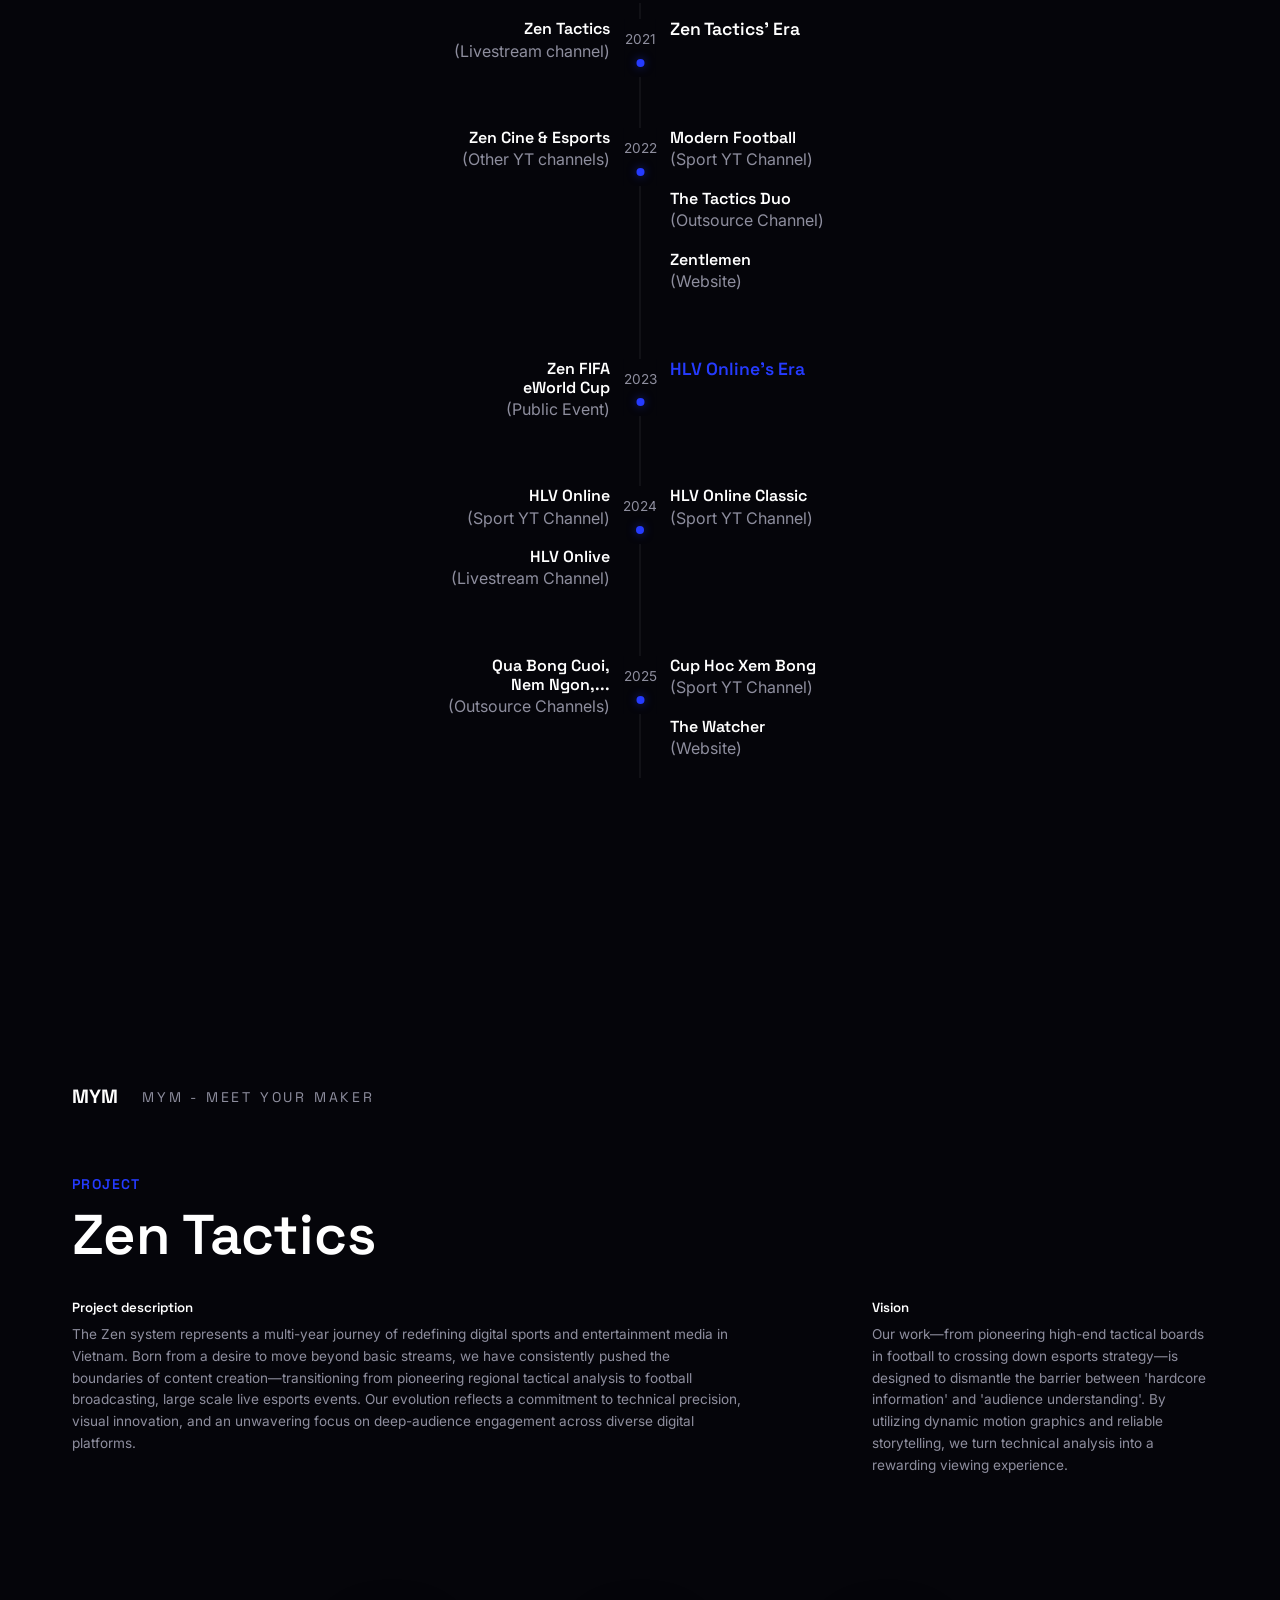
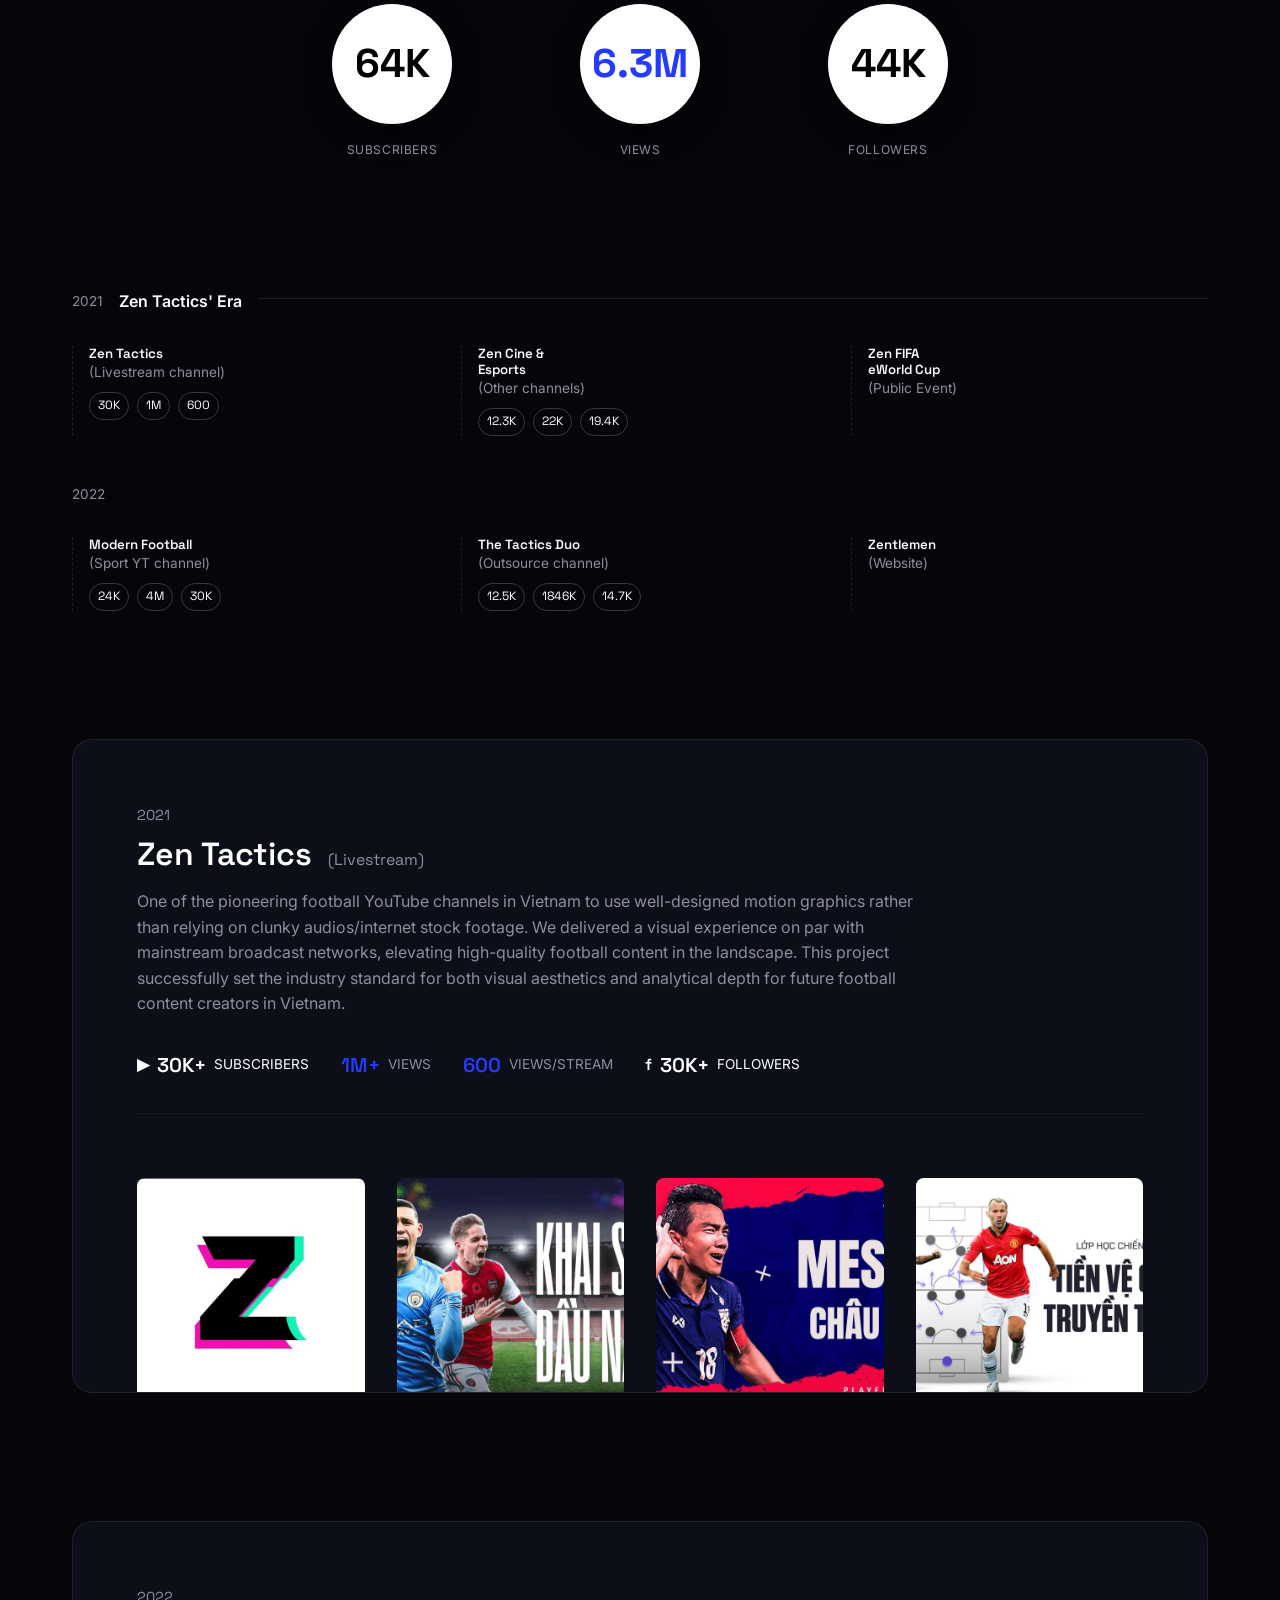
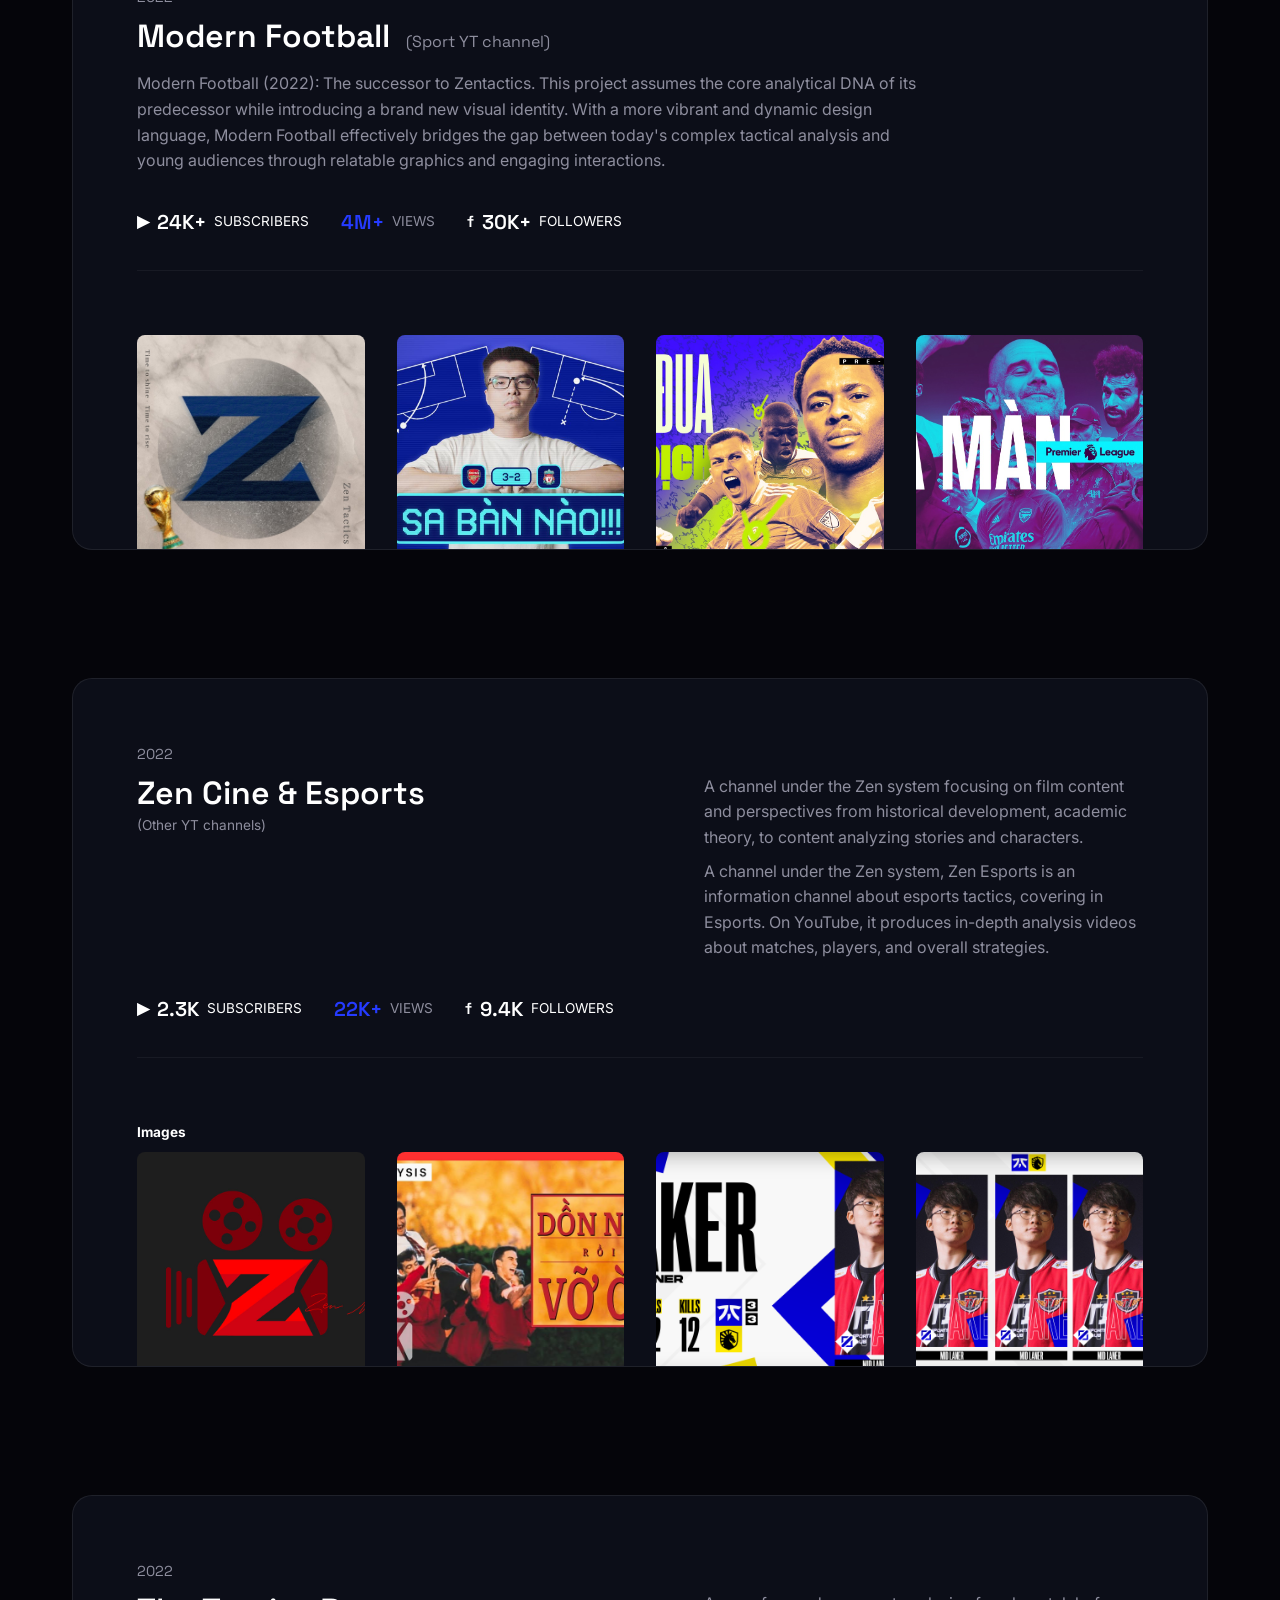
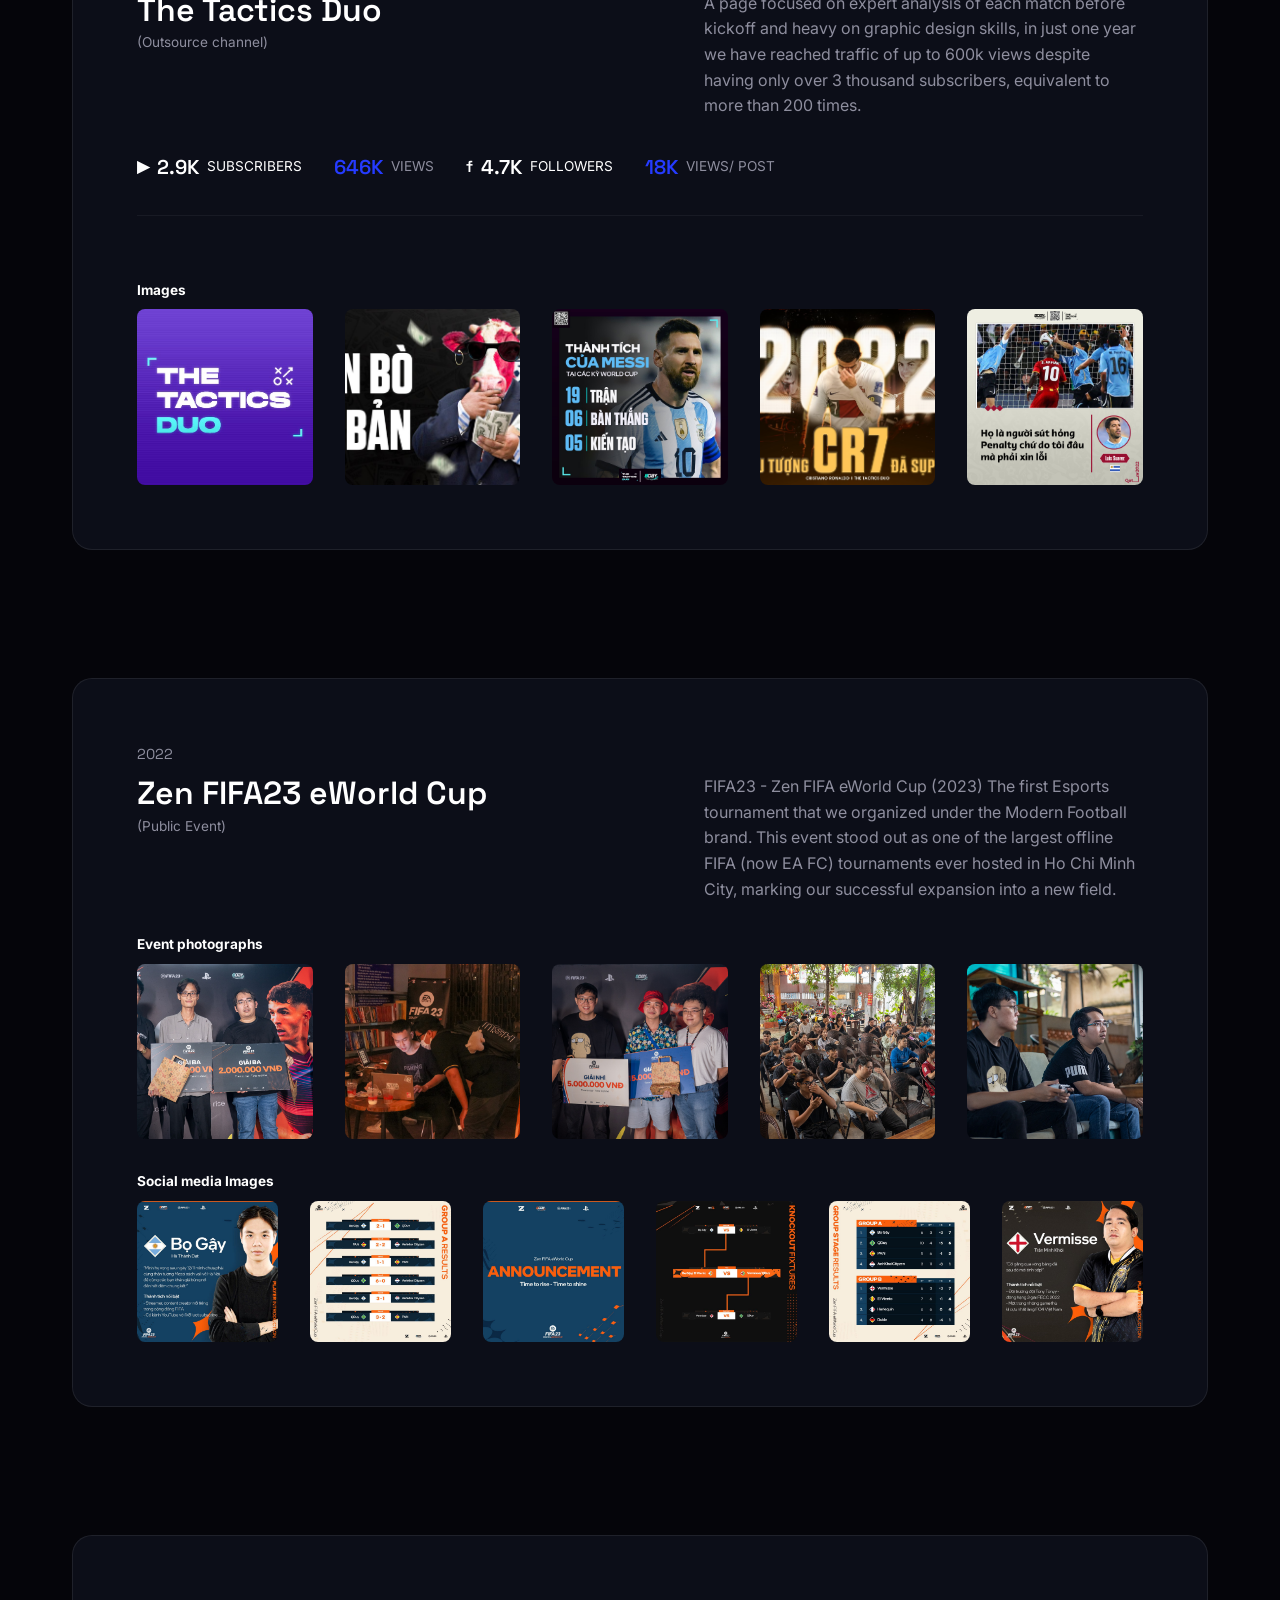
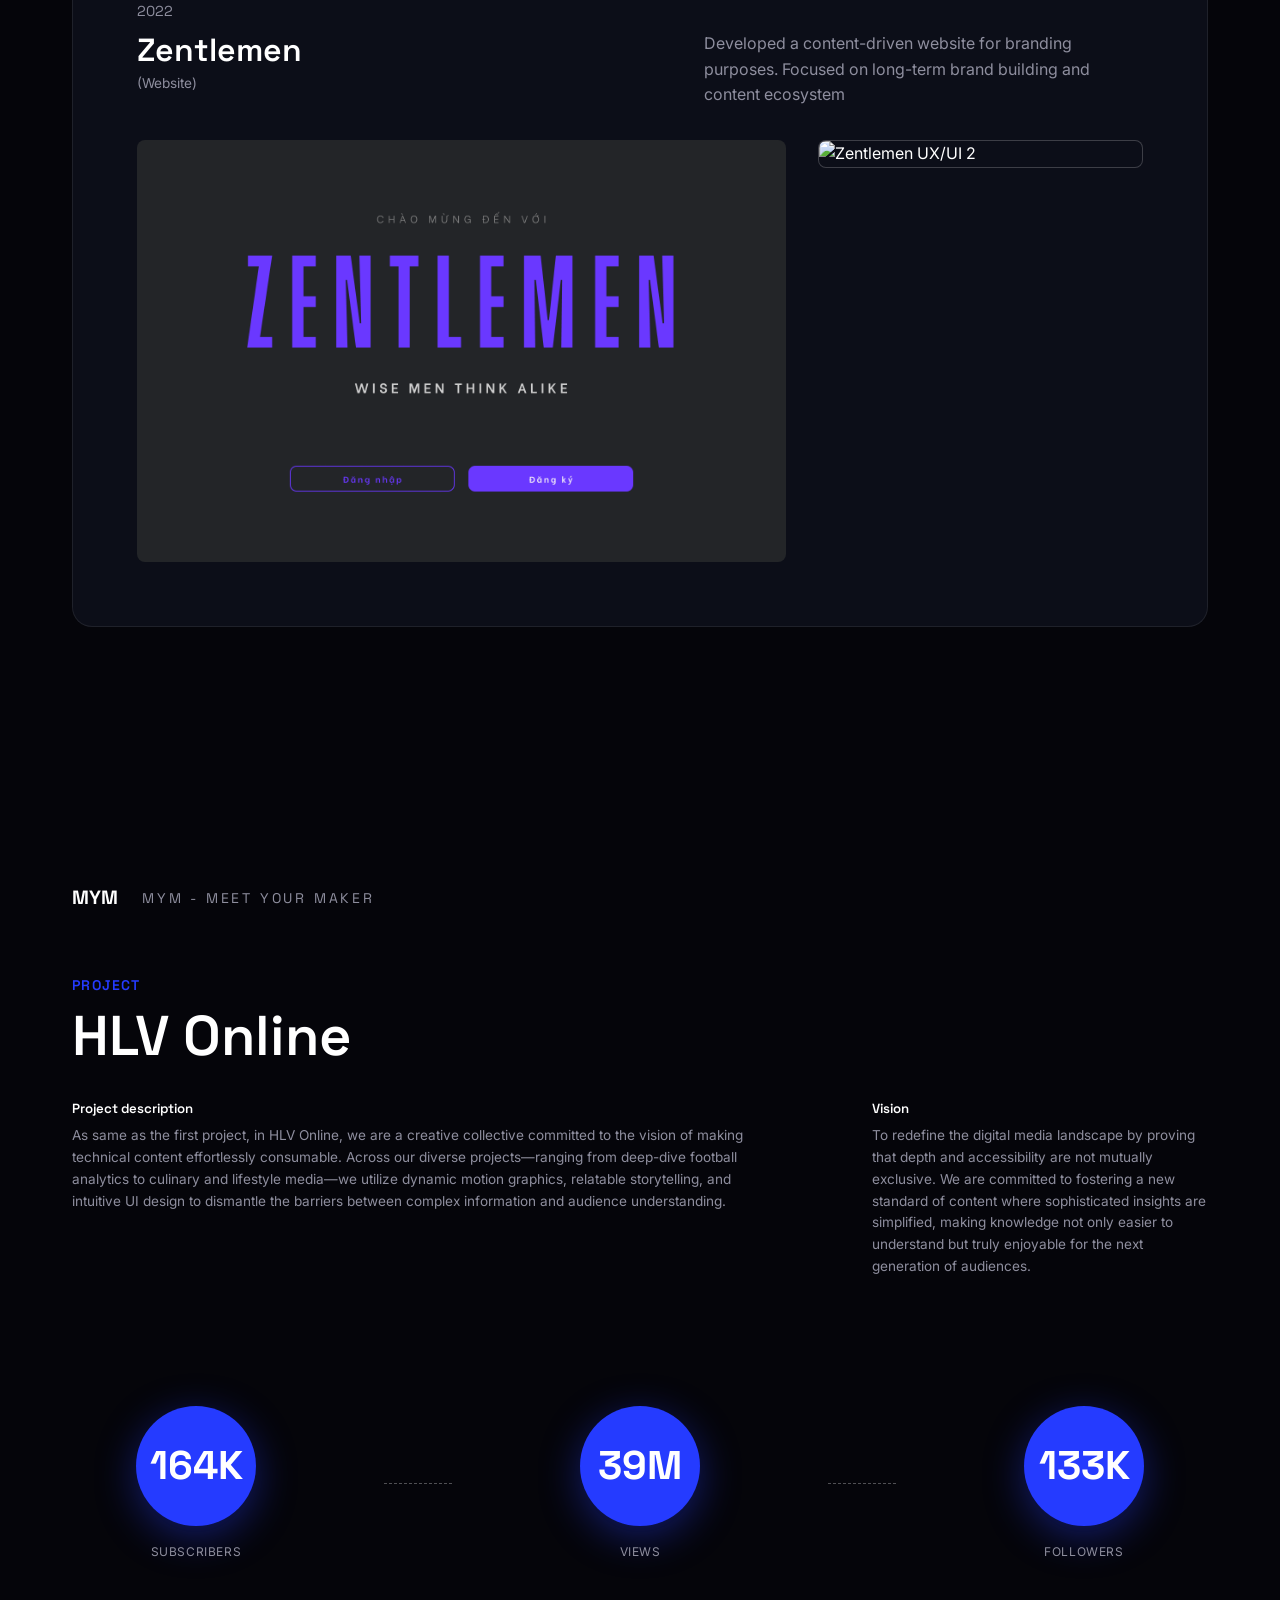
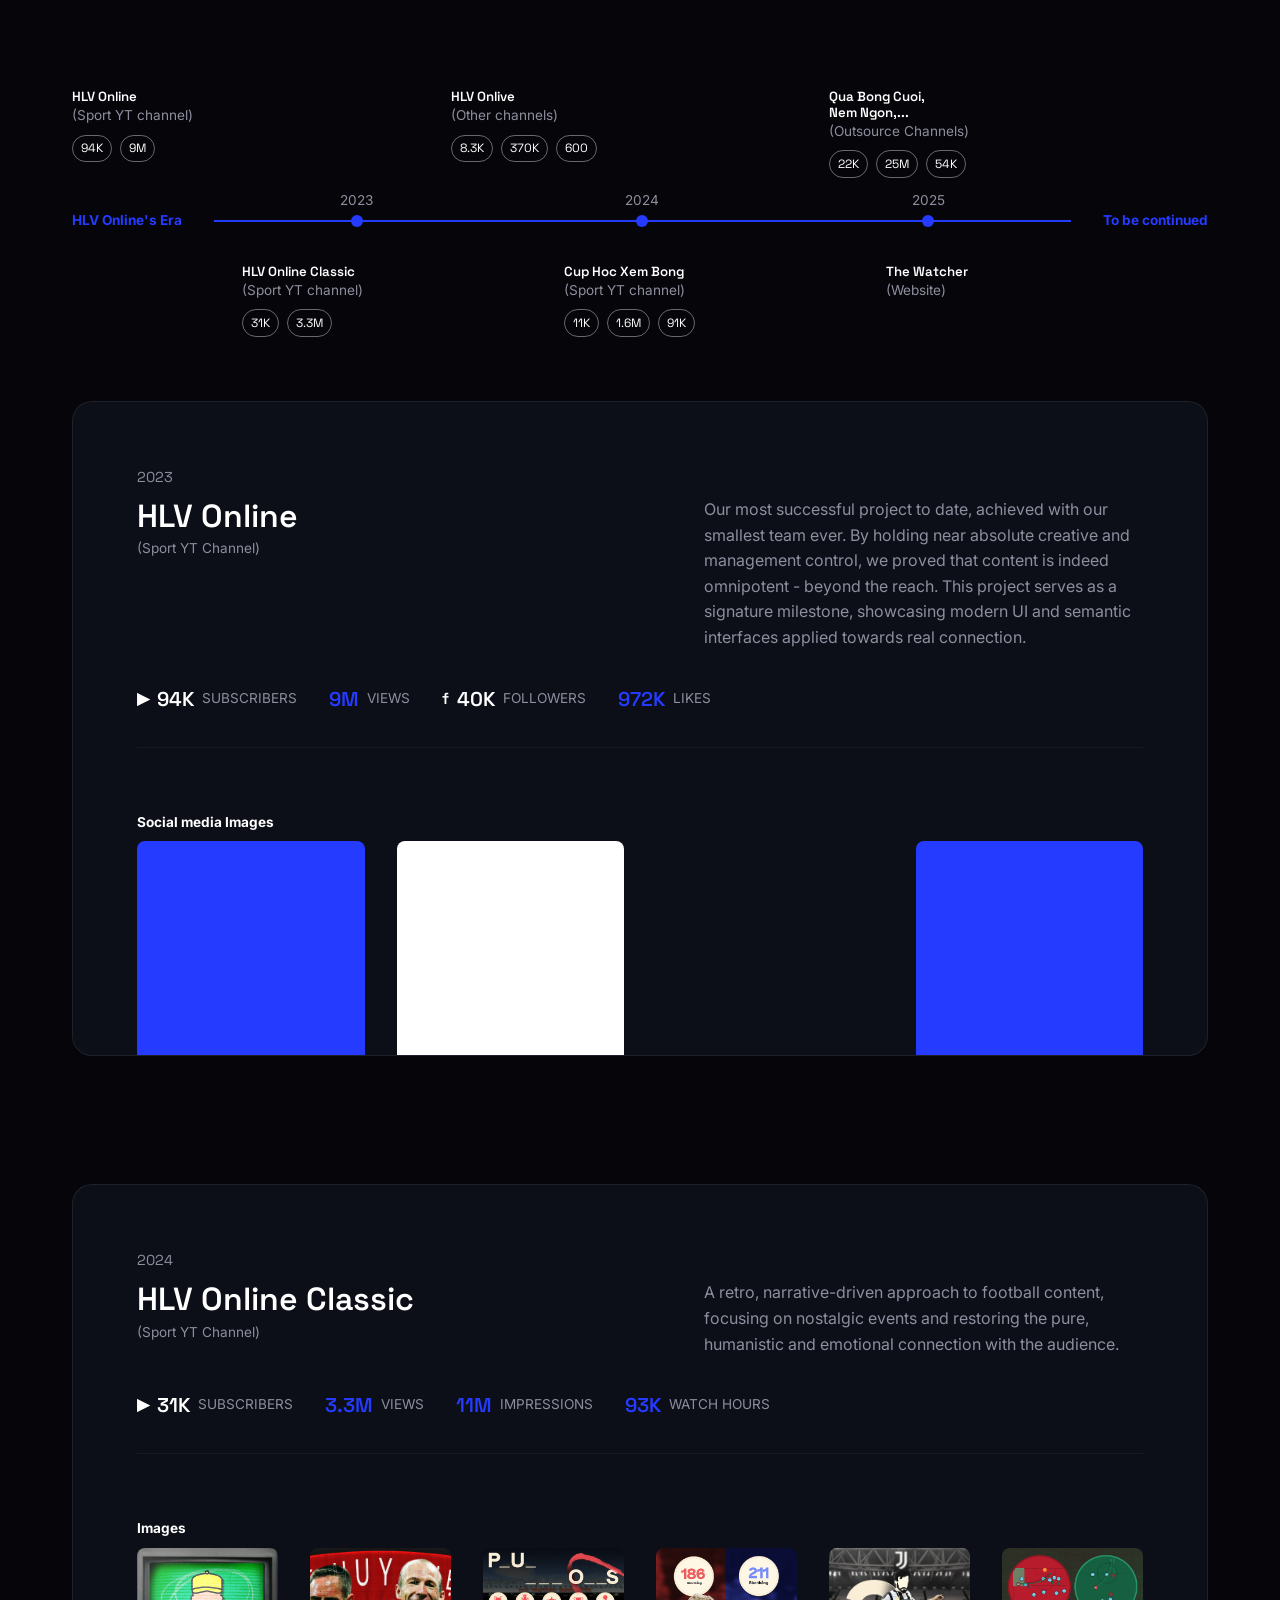
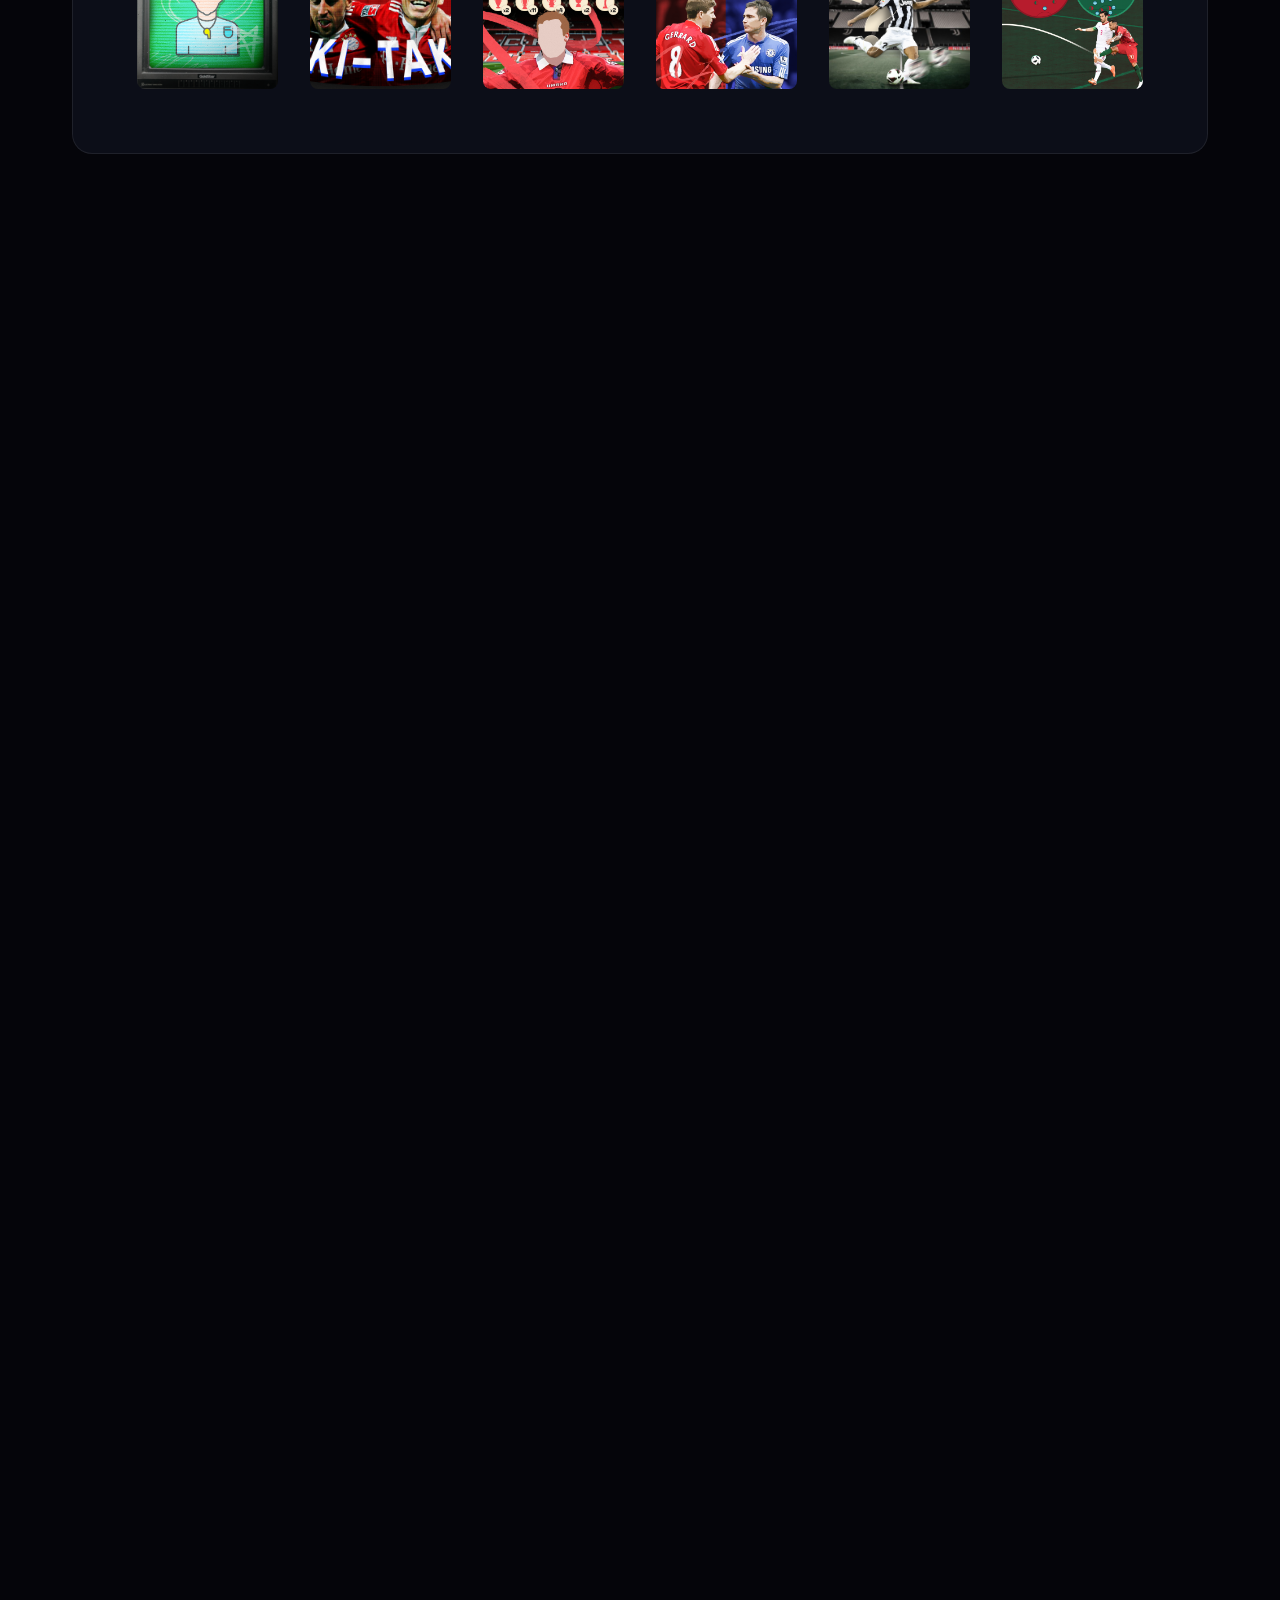
==== commit 3f85256d: "fix: bracket closing problem" ====
--- a/index.html
+++ b/index.html
@@ -8,7 +8,7 @@
     <link rel="preconnect" href="https://fonts.googleapis.com" />
     <link rel="preconnect" href="https://fonts.gstatic.com" crossorigin />
     <link
-      href="https://fonts.googleapis.com/css2?family=Inter:wght@300;400;500;600;700&family=Space+Grotesk:wght@400;500;600;700&display=swap"
+      href="https://fonts.googleapis.com/css2?family=Inter:wght@300;400;500;600;700&amp;family=Space+Grotesk:wght@400;500;600;700&amp;display=swap"
       rel="stylesheet"
     />
     <!-- CSS -->
--- a/css/style.css
+++ b/css/style.css
@@ -21,7 +21,7 @@
 
 /* Shapes simulating the logo / triangles from the design */
 .hero-bg::before {
-  content: '';
+  content: "";
   position: absolute;
   top: 0;
   left: 10%;
@@ -31,7 +31,7 @@
 }
 
 .hero-bg::after {
-  content: '';
+  content: "";
   position: absolute;
   bottom: 0;
   right: 10%;
@@ -260,11 +260,14 @@
 
 /* Responsive */
 @media (max-width: 992px) {
-  .hero-content, .about-top, .toc-sublist-wrapper {
+  .hero-content,
+  .about-top,
+  .toc-sublist-wrapper {
     grid-template-columns: 1fr;
   }
-  
-  .services-grid, .toc-projects-grid {
+
+  .services-grid,
+  .toc-projects-grid {
     grid-template-columns: repeat(2, 1fr);
   }
 }
@@ -276,7 +279,8 @@
   .hero-text h2 {
     font-size: 2rem;
   }
-  .services-grid, .toc-projects-grid {
+  .services-grid,
+  .toc-projects-grid {
     grid-template-columns: 1fr;
   }
   .section-title {
@@ -285,14 +289,30 @@
 }
 
 /* Utilities used in new sections */
-.bg-white { background-color: #FFFFFF; }
-.bg-dark { background-color: var(--clr-card-bg); }
-.bg-primary { background-color: var(--clr-primary); }
-.text-dark { color: #000000; }
-.text-white { color: #FFFFFF; }
-.fw-bold { font-weight: 700; }
-.mb-sm { margin-bottom: 0.5rem; }
-.text-sm { font-size: 0.85rem; }
+.bg-white {
+  background-color: #ffffff;
+}
+.bg-dark {
+  background-color: var(--clr-card-bg);
+}
+.bg-primary {
+  background-color: var(--clr-primary);
+}
+.text-dark {
+  color: #000000;
+}
+.text-white {
+  color: #ffffff;
+}
+.fw-bold {
+  font-weight: 700;
+}
+.mb-sm {
+  margin-bottom: 0.5rem;
+}
+.text-sm {
+  font-size: 0.85rem;
+}
 
 /* Overview 6-years Section */
 .overview-section {
@@ -368,7 +388,7 @@
 }
 
 .timeline-container::before {
-  content: '';
+  content: "";
   position: absolute;
   top: 0;
   bottom: 0;
@@ -387,7 +407,9 @@
   border-radius: 12px;
   padding: 1rem;
   margin: -1rem -1rem calc(var(--space-lg) - 1rem) -1rem;
-  transition: transform 0.3s ease, background-color 0.3s ease;
+  transition:
+    transform 0.3s ease,
+    background-color 0.3s ease;
 }
 
 .timeline-row.clickable {
@@ -417,9 +439,18 @@
 }
 
 @keyframes touch-pulse {
-  0% { opacity: 0.4; transform: translateY(-50%) translateX(0); }
-  50% { opacity: 1; transform: translateY(-50%) translateX(5px); }
-  100% { opacity: 0.4; transform: translateY(-50%) translateX(0); }
+  0% {
+    opacity: 0.4;
+    transform: translateY(-50%) translateX(0);
+  }
+  50% {
+    opacity: 1;
+    transform: translateY(-50%) translateX(5px);
+  }
+  100% {
+    opacity: 0.4;
+    transform: translateY(-50%) translateX(0);
+  }
 }
 
 .timeline-content {
@@ -619,7 +650,6 @@
   max-width: 100%;
 }
 
-
 .showcase-header {
   margin-bottom: var(--space-md);
 }
@@ -727,7 +757,8 @@
   .showcase-title-row {
     grid-template-columns: 1fr;
   }
-  .img-row-4, .img-row-uxui {
+  .img-row-4,
+  .img-row-uxui {
     grid-template-columns: 1fr;
     height: auto;
   }
@@ -739,723 +770,782 @@
   .stat-dash-line {
     display: none;
   }
-
-/* Section 6 & 7 Additional Styles */
-.mt-sm { margin-top: 0.5rem; }
-.mt-md { margin-top: 1rem; }
-.mt-xl { margin-top: 4rem; }
-
-.showcase-title-row {
-  display: grid;
-  grid-template-columns: 1fr 1fr;
-  gap: var(--space-xl);
-  align-items: start;
-}
-
-.img-row-4 {
-  display: grid;
-  grid-template-columns: repeat(4, 1fr);
-  gap: var(--space-md);
-  height: 150px;
-}
-
-.img-row-uxui {
-  display: grid;
-  grid-template-columns: 2fr 1fr;
-  gap: var(--space-md);
-}
-
-.project-big-stats-dashed {
-  display: flex;
-  justify-content: space-between;
-  align-items: center;
-  margin-bottom: var(--space-xl);
-  padding: 0 4rem;
-}
-
-.stat-dash-line {
-  flex: 1;
-  height: 1px;
-  border-top: 1px dashed rgba(255, 255, 255, 0.3);
-  margin: 0 var(--space-xl);
-}
-
-.shadow-primary {
-  box-shadow: 0 10px 40px rgba(37, 59, 255, 0.4);
-}
-
-.border-white {
-  border-color: rgba(255, 255, 255, 0.4);
-}
-
-.hlv-timeline-section {
-  position: relative;
-}
-
-.hlv-tl-row {
-  display: flex;
-  justify-content: space-between;
-  margin-bottom: var(--space-md);
-}
-
-.hlv-tl-line-wrapper {
-  display: flex;
-  align-items: center;
-  margin: var(--space-md) 0;
-}
-
-.hlv-tl-line {
-  flex: 1;
-  height: 2px;
-  background-color: var(--clr-primary);
-  margin: 0 var(--space-md);
-  position: relative;
-  display: flex;
-  justify-content: space-around;
-  align-items: center;
-}
-
-.hlv-tl-era {
-  white-space: nowrap;
-}
-
-.hlv-tl-end {
-  white-space: nowrap;
-}
-
-.hlv-tl-marker {
-  width: 12px;
-  height: 12px;
-  background-color: var(--clr-primary);
-  border-radius: 50%;
-  position: relative;
-}
-
-.hlv-tl-marker .year {
-  position: absolute;
-  top: -25px;
-  left: 50%;
-  transform: translateX(-50%);
-  font-size: 0.85rem;
-  color: var(--clr-text-muted);
-}
-
-/* Thank You Section */
-.thank-you-section {
-  position: relative;
-  min-height: 100vh;
-  display: flex;
-  align-items: center;
-  background-color: var(--clr-primary);
-  overflow: hidden;
-  padding: 0;
-}
-
-.ty-bg {
-  position: absolute;
-  top: 0;
-  left: 0;
-  width: 100%;
-  height: 100%;
-  z-index: 1;
-}
-
-.ty-shape-1 {
-  position: absolute;
-  top: 0;
-  left: 0;
-  width: 50vw;
-  height: 50vh;
-  background-color: white;
-  clip-path: polygon(0 0, 100% 0, 100% 100%, 0 0);
-}
-
-.ty-shape-2 {
-  position: absolute;
-  bottom: 0;
-  right: 0;
-  width: 50vw;
-  height: 50vh;
-  background-color: white;
-  clip-path: polygon(100% 100%, 0 100%, 0 0, 100% 100%);
-}
-
-.ty-content {
-  position: relative;
-  z-index: 2;
-  width: 100%;
-  height: 100vh;
-  display: flex;
-  padding: 4rem 2rem;
-}
-
-.ty-grid {
-  display: grid;
-  grid-template-columns: 1fr 1fr;
-  width: 100%;
-  height: 100%;
-}
-
-.ty-left {
-  display: flex;
-  flex-direction: column;
-  justify-content: space-between;
-}
-
-.ty-right {
-  display: flex;
-  align-items: center;
-  justify-content: flex-end;
-}
-
-.ty-text {
-  margin-top: auto;
-}
-
-.ty-subtext {
-  text-align: right;
-}
-
-@media (max-width: 768px) {
+}
+
+  /* Section 6 & 7 Additional Styles */
+  .mt-sm {
+    margin-top: 0.5rem;
+  }
+  .mt-md {
+    margin-top: 1rem;
+  }
+  .mt-xl {
+    margin-top: 4rem;
+  }
+
+  .showcase-title-row {
+    display: grid;
+    grid-template-columns: 1fr 1fr;
+    gap: var(--space-xl);
+    align-items: start;
+  }
+
+  .img-row-4 {
+    display: grid;
+    grid-template-columns: repeat(4, 1fr);
+    gap: var(--space-md);
+    height: 150px;
+  }
+
+  .img-row-uxui {
+    display: grid;
+    grid-template-columns: 2fr 1fr;
+    gap: var(--space-md);
+  }
+
+  .project-big-stats-dashed {
+    display: flex;
+    justify-content: space-between;
+    align-items: center;
+    margin-bottom: var(--space-xl);
+    padding: 0 4rem;
+  }
+
+  .stat-dash-line {
+    flex: 1;
+    height: 1px;
+    border-top: 1px dashed rgba(255, 255, 255, 0.3);
+    margin: 0 var(--space-xl);
+  }
+
+  .shadow-primary {
+    box-shadow: 0 10px 40px rgba(37, 59, 255, 0.4);
+  }
+
+  .border-white {
+    border-color: rgba(255, 255, 255, 0.4);
+  }
+
+  .hlv-timeline-section {
+    position: relative;
+  }
+
+  .hlv-tl-row {
+    display: flex;
+    justify-content: space-between;
+    margin-bottom: var(--space-md);
+  }
+
+  .hlv-tl-line-wrapper {
+    display: flex;
+    align-items: center;
+    margin: var(--space-md) 0;
+  }
+
+  .hlv-tl-line {
+    flex: 1;
+    height: 2px;
+    background-color: var(--clr-primary);
+    margin: 0 var(--space-md);
+    position: relative;
+    display: flex;
+    justify-content: space-around;
+    align-items: center;
+  }
+
+  .hlv-tl-era {
+    white-space: nowrap;
+  }
+
+  .hlv-tl-end {
+    white-space: nowrap;
+  }
+
+  .hlv-tl-marker {
+    width: 12px;
+    height: 12px;
+    background-color: var(--clr-primary);
+    border-radius: 50%;
+    position: relative;
+  }
+
+  .hlv-tl-marker .year {
+    position: absolute;
+    top: -25px;
+    left: 50%;
+    transform: translateX(-50%);
+    font-size: 0.85rem;
+    color: var(--clr-text-muted);
+  }
+
+  /* Thank You Section */
+  .thank-you-section {
+    position: relative;
+    min-height: 100vh;
+    display: flex;
+    align-items: center;
+    background-color: var(--clr-primary);
+    overflow: hidden;
+    padding: 0;
+  }
+
+  .ty-bg {
+    position: absolute;
+    top: 0;
+    left: 0;
+    width: 100%;
+    height: 100%;
+    z-index: 1;
+  }
+
+  .ty-shape-1 {
+    position: absolute;
+    top: 0;
+    left: 0;
+    width: 50vw;
+    height: 50vh;
+    background-color: white;
+    clip-path: polygon(0 0, 100% 0, 100% 100%, 0 0);
+  }
+
+  .ty-shape-2 {
+    position: absolute;
+    bottom: 0;
+    right: 0;
+    width: 50vw;
+    height: 50vh;
+    background-color: white;
+    clip-path: polygon(100% 100%, 0 100%, 0 0, 100% 100%);
+  }
+
+  .ty-content {
+    position: relative;
+    z-index: 2;
+    width: 100%;
+    height: 100vh;
+    display: flex;
+    padding: 4rem 2rem;
+  }
+
   .ty-grid {
-    grid-template-columns: 1fr;
-    gap: var(--space-xl);
-  }
-  .ty-right {
-    justify-content: flex-start;
-    align-items: flex-start;
-  }
-  .ty-subtext {
-    text-align: left;
-  }
-  .ty-text h2 {
-    font-size: 2.5rem !important;
-  }
-}
-
-/* ========================================= */
-/* Animations & Effects */
-/* ========================================= */
-
-/* Floating animation for logo */
-@keyframes float {
-  0% {
-    transform: translateY(0px);
-  }
-  50% {
-    transform: translateY(-15px);
-  }
-  100% {
-    transform: translateY(0px);
-  }
-}
-
-.animate-float {
-  animation: float 6s ease-in-out infinite;
-}
-
-/* Staggered entry classes (opacity/transform initialized in JS) */
-.reveal-hidden {
-  opacity: 0;
-  transform: translateY(30px) scale(0.98);
-  filter: blur(4px);
-  transition: opacity 0.8s cubic-bezier(0.16, 1, 0.3, 1), transform 0.8s cubic-bezier(0.16, 1, 0.3, 1), filter 0.8s cubic-bezier(0.16, 1, 0.3, 1);
-}
-
-.reveal-visible {
-  opacity: 1 !important;
-  transform: translateY(0) scale(1) !important;
-  filter: blur(0) !important;
-}
-
-/* Hover effects for project items & TOC items */
-.project-item {
-  transition: transform var(--transition-smooth), text-shadow var(--transition-smooth);
-  cursor: pointer;
-}
-
-.project-item:hover {
-  transform: translateX(5px);
-}
-
-.project-item:hover .project-name {
-  color: var(--clr-primary);
-  text-shadow: 0 0 10px rgba(37, 59, 255, 0.5);
-}
-
-.showcase-card {
-  transition: transform var(--transition-smooth), box-shadow var(--transition-smooth), border-color var(--transition-smooth);
-}
-
-.showcase-card:hover {
-  transform: translateY(-8px);
-  box-shadow: 0 15px 30px rgba(37, 59, 255, 0.15);
-  border-color: rgba(37, 59, 255, 0.3);
-}
-
-.toc-item {
-  transition: background-color var(--transition-fast), padding-left var(--transition-smooth);
-  border-radius: 8px;
-  padding: 1rem; /* Adjusting padding for hover state */
-  margin: -1rem 0; /* Offset padding */
-}
-
-.toc-item:hover {
-  background-color: rgba(255, 255, 255, 0.03);
-  padding-left: 1.5rem;
-}
-
-/* Hero Parallax Elements */
-.parallax-layer {
-  transition: transform 0.1s ease-out;
-  will-change: transform;
-}
-
-/* ========================================= */
-/* Side Dot Navigation (Scrollspy) */
-/* ========================================= */
-.side-nav {
-  position: fixed;
-  right: 2rem;
-  top: 50%;
-  transform: translateY(-50%);
-  z-index: 100;
-  display: flex;
-  flex-direction: column;
-  gap: 1rem;
-  align-items: flex-end;
-}
-
-.side-nav-item {
-  display: flex;
-  align-items: center;
-  gap: 1rem;
-  text-decoration: none;
-  cursor: pointer;
-}
-
-.side-nav-label {
-  color: var(--clr-text-muted);
-  font-size: 0.85rem;
-  font-weight: 500;
-  opacity: 0.5;
-  transition: all var(--transition-smooth);
-}
-
-.side-nav-item:hover .side-nav-label,
-.side-nav-item.active .side-nav-label {
-  opacity: 1;
-}
-
-.side-nav-item.active .side-nav-label {
-  color: var(--clr-primary);
-  font-weight: 600;
-}
-
-.side-nav-dot {
-  width: 10px;
-  height: 10px;
-  border-radius: 50%;
-  background-color: rgba(255, 255, 255, 0.2);
-  transition: all var(--transition-smooth);
-  flex-shrink: 0;
-}
-
-.side-nav-item:hover .side-nav-dot, 
-.side-nav-item.active .side-nav-dot {
-  background-color: var(--clr-primary);
-  box-shadow: 0 0 10px rgba(37, 59, 255, 0.8);
-}
-
-.side-nav-item.active .side-nav-dot {
-  transform: scale(1.3);
-}
-
-.side-nav-group {
-  display: flex;
-  flex-direction: column;
-  align-items: flex-end;
-}
-
-.side-nav-children {
-  display: grid;
-  grid-template-rows: 0fr;
-  opacity: 0;
-  transition: grid-template-rows 0.3s ease, opacity 0.3s ease, margin 0.3s ease;
-  margin-top: 0;
-  margin-bottom: 0;
-}
-
-.side-nav-group.expanded .side-nav-children {
-  grid-template-rows: 1fr;
-  opacity: 1;
-  margin-top: 0.5rem;
-  margin-bottom: 0.5rem;
-}
-
-.side-nav-children-inner {
-  overflow: hidden;
-  display: flex;
-  flex-direction: column;
-  gap: 0.75rem;
-  align-items: flex-end;
-  padding-right: 2px; /* Small inset */
-  position: relative;
-}
-
-.side-nav-children-inner::before {
-  content: '';
-  position: absolute;
-  right: 4px;
-  top: 0;
-  bottom: 0;
-  width: 1px;
-  background-color: rgba(255, 255, 255, 0.15);
-  z-index: -1;
-}
-
-.side-nav-year {
-  color: rgba(255, 255, 255, 0.9);
-  font-weight: 500;
-  font-size: 0.65rem;
-  font-variant-numeric: tabular-nums;
-  margin-right: 4px;
-}
-
-.side-nav-subitem .side-nav-dot {
-  width: 6px;
-  height: 6px;
-}
-
-.side-nav-subitem .side-nav-label {
-  font-size: 0.75rem;
-}
-
-@media (max-width: 768px) {
-  .side-nav {
-    display: none;
-  }
-}
-
-/* Overrides when side-nav is over a primary colored background */
-.side-nav.on-primary-bg .side-nav-label {
-  color: rgba(255, 255, 255, 0.7);
-}
-
-.side-nav.on-primary-bg .side-nav-item.active .side-nav-label {
-  color: #FFFFFF;
-}
-
-.side-nav.on-primary-bg .side-nav-item:hover .side-nav-dot,
-.side-nav.on-primary-bg .side-nav-item.active .side-nav-dot {
-  background-color: #FFFFFF;
-  box-shadow: 0 0 10px rgba(255, 255, 255, 0.8);
-}
-
-/* --- Added Comprehensive Responsive Design --- */
-@media (max-width: 1024px) {
-  /* Scale down 3 and 4 column grids to 2 columns on tablet */
-  .zen-tactics-grid, 
-  .overview-content,
-  .about-content,
-  .toc-projects-grid {
-    grid-template-columns: repeat(2, 1fr) !important;
-  }
-  
-  /* Hide side nav on tablet as well to prevent overlapping */
-  .side-nav {
-    display: none !important;
-  }
-
-  /* Tablet Card Paddings */
-  .toc-card,
-  .showcase-card {
-    padding: 2.5rem;
-  }
-  .service-card {
-    padding: 2.5rem 1.5rem;
-  }
-  .project-showcase-cards {
-    gap: 3rem;
-  }
-
-  /* Shrinking Horizontal Sub-Timeline (Tablet & Mobile) */
-  .project-sub-timeline {
+    display: grid;
+    grid-template-columns: 1fr 1fr;
     width: 100%;
+    height: 100%;
+  }
+
+  .ty-left {
     display: flex;
     flex-direction: column;
-    align-items: center; /* Center the entire timeline block */
-  }
-  .sub-tl-track {
-    /* Ensure track stays horizontal but spans full width */
-    width: 100%;
-    left: 0;
-    right: 0;
-  }
-  .sub-tl-item {
-    justify-content: center;
-    margin: 0 auto 1.5rem auto;
-  }
-  .sub-tl-content {
-    display: grid;
-    grid-template-columns: repeat(3, 1fr);
-    gap: 0.5rem; /* Shrink gap significantly to fit mobile */
-    width: 100%;
-    justify-items: center;
-  }
-  .sub-tl-col {
-    padding-left: 0.5rem; /* Reduce padding to save space */
-    text-align: center;
+    justify-content: space-between;
+  }
+
+  .ty-right {
+    display: flex;
+    align-items: center;
+    justify-content: flex-end;
+  }
+
+  .ty-text {
+    margin-top: auto;
+  }
+
+  .ty-subtext {
+    text-align: right;
+  }
+
+  @media (max-width: 768px) {
+    .ty-grid {
+      grid-template-columns: 1fr;
+      gap: var(--space-xl);
+    }
+    .ty-right {
+      justify-content: flex-start;
+      align-items: flex-start;
+    }
+    .ty-subtext {
+      text-align: left;
+    }
+    .ty-text h2 {
+      font-size: 2.5rem !important;
+    }
+  }
+
+  /* ========================================= */
+  /* Animations & Effects */
+  /* ========================================= */
+
+  /* Floating animation for logo */
+  @keyframes float {
+    0% {
+      transform: translateY(0px);
+    }
+    50% {
+      transform: translateY(-15px);
+    }
+    100% {
+      transform: translateY(0px);
+    }
+  }
+
+  .animate-float {
+    animation: float 6s ease-in-out infinite;
+  }
+
+  /* Staggered entry classes (opacity/transform initialized in JS) */
+  .reveal-hidden {
+    opacity: 0;
+    transform: translateY(30px) scale(0.98);
+    filter: blur(4px);
+    transition:
+      opacity 0.8s cubic-bezier(0.16, 1, 0.3, 1),
+      transform 0.8s cubic-bezier(0.16, 1, 0.3, 1),
+      filter 0.8s cubic-bezier(0.16, 1, 0.3, 1);
+  }
+
+  .reveal-visible {
+    opacity: 1 !important;
+    transform: translateY(0) scale(1) !important;
+    filter: blur(0) !important;
+  }
+
+  /* Hover effects for project items & TOC items */
+  .project-item {
+    transition:
+      transform var(--transition-smooth),
+      text-shadow var(--transition-smooth);
+    cursor: pointer;
+  }
+
+  .project-item:hover {
+    transform: translateX(5px);
+  }
+
+  .project-item:hover .project-name {
+    color: var(--clr-primary);
+    text-shadow: 0 0 10px rgba(37, 59, 255, 0.5);
+  }
+
+  .showcase-card {
+    transition:
+      transform var(--transition-smooth),
+      box-shadow var(--transition-smooth),
+      border-color var(--transition-smooth);
+  }
+
+  .showcase-card:hover {
+    transform: translateY(-8px);
+    box-shadow: 0 15px 30px rgba(37, 59, 255, 0.15);
+    border-color: rgba(37, 59, 255, 0.3);
+  }
+
+  .toc-item {
+    transition:
+      background-color var(--transition-fast),
+      padding-left var(--transition-smooth);
+    border-radius: 8px;
+    padding: 1rem; /* Adjusting padding for hover state */
+    margin: -1rem 0; /* Offset padding */
+  }
+
+  .toc-item:hover {
+    background-color: rgba(255, 255, 255, 0.03);
+    padding-left: 1.5rem;
+  }
+
+  /* Hero Parallax Elements */
+  .parallax-layer {
+    transition: transform 0.1s ease-out;
+    will-change: transform;
+  }
+
+  /* ========================================= */
+  /* Side Dot Navigation (Scrollspy) */
+  /* ========================================= */
+  .side-nav {
+    position: fixed;
+    right: 2rem;
+    top: 50%;
+    transform: translateY(-50%);
+    z-index: 100;
     display: flex;
     flex-direction: column;
+    gap: 1rem;
+    align-items: flex-end;
+  }
+
+  .side-nav-item {
+    display: flex;
     align-items: center;
-  }
-  .sub-tl-col h5 {
-    font-size: 0.85rem; /* Scale down typography */
-    text-align: center;
-  }
-  .sub-tl-col .text-sm {
-    font-size: 0.7rem;
-    text-align: center;
-  }
-  .sub-tl-stats {
-    flex-wrap: wrap; /* Allow badges to wrap if completely out of space */
-    justify-content: center;
-  }
-  .sub-tl-stats .badge {
-    padding: 0.15rem 0.35rem;
+    gap: 1rem;
+    text-decoration: none;
+    cursor: pointer;
+  }
+
+  .side-nav-label {
+    color: var(--clr-text-muted);
+    font-size: 0.85rem;
+    font-weight: 500;
+    opacity: 0.5;
+    transition: all var(--transition-smooth);
+  }
+
+  .side-nav-item:hover .side-nav-label,
+  .side-nav-item.active .side-nav-label {
+    opacity: 1;
+  }
+
+  .side-nav-item.active .side-nav-label {
+    color: var(--clr-primary);
+    font-weight: 600;
+  }
+
+  .side-nav-dot {
+    width: 10px;
+    height: 10px;
+    border-radius: 50%;
+    background-color: rgba(255, 255, 255, 0.2);
+    transition: all var(--transition-smooth);
+    flex-shrink: 0;
+  }
+
+  .side-nav-item:hover .side-nav-dot,
+  .side-nav-item.active .side-nav-dot {
+    background-color: var(--clr-primary);
+    box-shadow: 0 0 10px rgba(37, 59, 255, 0.8);
+  }
+
+  .side-nav-item.active .side-nav-dot {
+    transform: scale(1.3);
+  }
+
+  .side-nav-group {
+    display: flex;
+    flex-direction: column;
+    align-items: flex-end;
+  }
+
+  .side-nav-children {
+    display: grid;
+    grid-template-rows: 0fr;
+    opacity: 0;
+    transition:
+      grid-template-rows 0.3s ease,
+      opacity 0.3s ease,
+      margin 0.3s ease;
+    margin-top: 0;
+    margin-bottom: 0;
+  }
+
+  .side-nav-group.expanded .side-nav-children {
+    grid-template-rows: 1fr;
+    opacity: 1;
+    margin-top: 0.5rem;
+    margin-bottom: 0.5rem;
+  }
+
+  .side-nav-children-inner {
+    overflow: hidden;
+    display: flex;
+    flex-direction: column;
+    gap: 0.75rem;
+    align-items: flex-end;
+    padding-right: 2px; /* Small inset */
+    position: relative;
+  }
+
+  .side-nav-children-inner::before {
+    content: "";
+    position: absolute;
+    right: 4px;
+    top: 0;
+    bottom: 0;
+    width: 1px;
+    background-color: rgba(255, 255, 255, 0.15);
+    z-index: -1;
+  }
+
+  .side-nav-year {
+    color: rgba(255, 255, 255, 0.9);
+    font-weight: 500;
     font-size: 0.65rem;
-  }
-
-  /* Image Carousel on Tablet & Mobile */
-  .showcase-images,
-  [class^="img-row-"] {
-    display: flex !important;
-    flex-wrap: nowrap !important;
-    overflow-x: auto !important;
-    overflow-y: hidden !important;
-    scroll-snap-type: x mandatory;
-    gap: 1rem !important; 
-    padding-bottom: 1rem; 
-    -webkit-overflow-scrolling: touch; 
-    scrollbar-width: none; 
-    height: auto !important;
-    align-items: center;
-  }
-  
-  .showcase-images::-webkit-scrollbar,
-  [class^="img-row-"]::-webkit-scrollbar {
-    display: none; 
-  }
-
-  /* Force Width to Fit Slider Component */
-  .showcase-images > *,
-  [class^="img-row-"] > * {
-    width: 100% !important; 
-    flex: 0 0 100% !important; 
-    height: auto !important; 
-    aspect-ratio: auto !important; 
-    scroll-snap-align: center;
-    object-fit: contain !important;
-    max-width: 100%; 
-    border-radius: 8px;
-    background-color: var(--clr-bg);
-  }
-
-  /* Minimal Slider Indicators */
-  .carousel-indicators {
-    display: flex;
-    justify-content: center;
-    align-items: center;
-    gap: 6px;
-    margin-top: 1rem;
-    padding-bottom: 0.5rem;
-  }
-  .carousel-dot {
+    font-variant-numeric: tabular-nums;
+    margin-right: 4px;
+  }
+
+  .side-nav-subitem .side-nav-dot {
     width: 6px;
     height: 6px;
-    border-radius: 50%;
+  }
+
+  .side-nav-subitem .side-nav-label {
+    font-size: 0.75rem;
+  }
+
+  @media (max-width: 768px) {
+    .side-nav {
+      display: none;
+    }
+  }
+
+  /* Overrides when side-nav is over a primary colored background */
+  .side-nav.on-primary-bg .side-nav-label {
+    color: rgba(255, 255, 255, 0.7);
+  }
+
+  .side-nav.on-primary-bg .side-nav-item.active .side-nav-label {
+    color: #ffffff;
+  }
+
+  .side-nav.on-primary-bg .side-nav-dot {
+    background-color: rgba(255, 255, 255, 0.4);
+  }
+
+  .side-nav.on-primary-bg .side-nav-children-inner::before {
     background-color: rgba(255, 255, 255, 0.2);
-    transition: all 0.3s ease;
-  }
-  .carousel-dot.active {
-    width: 16px;
-    border-radius: 4px;
-    background-color: var(--clr-primary);
-    box-shadow: 0 0 8px rgba(37, 59, 255, 0.6);
-  }
-}
-
-@media (max-width: 768px) {
-  /* Scale all grids to 1 column on mobile */
-  .zen-tactics-grid, 
-  .overview-content,
-  .about-content,
-  .toc-projects-grid,
-  .hero-content,
-  .about-top,
-  .toc-sublist-wrapper,
-  .services-grid,
-  .project-intro-grid,
-  .showcase-title-row,
-  .ty-grid {
-    grid-template-columns: 1fr !important;
-    gap: 2rem !important; /* Unified smaller gap for mobile grids */
-  }
-
-  
-  /* Layout Spacing Adjustments */
-  .project-showcase-cards,
-  .about-top {
-    gap: 2rem;
-  }
-  
-  section {
-    padding: 4rem 0; /* Override generic section padding on mobile */
-  }
-
-  /* Specific Card Paddings & Margins */
-  .toc-card {
-    padding: 1.5rem;
-    margin-bottom: 2rem;
-  }
-  
-  .service-card {
-    padding: 2rem 1.25rem;
-    margin-bottom: 1rem;
-    align-items: flex-start; /* Better alignment on mobile */
-    text-align: left;
-  }
-  
-  .showcase-card {
-    padding: 1.5rem;
-    margin-bottom: 1.5rem;
-  }
-
-  .showcase-title {
-    font-size: 1.5rem;
-  }
-  
-  .toc-number {
-    font-size: 1.25rem;
-    width: 2.5rem;
-  }
-  
-  .toc-title {
-    font-size: 1.25rem;
-  }
-
-  .service-icon {
-    margin-bottom: 1rem;
-  }
-
-  /* Adjust image heights for single column */
-  .showcase-images {
-    height: auto !important;
-  }
-  
-  /* Hero adjustments for single column */
-  .hero-content {
-    text-align: center;
-    gap: 1.5rem;
-  }
-  .hero-logo-large {
-    order: -1;
-    transform: scale(0.7);
-  }
-  .hero-text {
-    display: flex;
-    flex-direction: column;
-    align-items: center;
-  }
-  .hero-subtext {
-    margin-top: 1rem;
-    text-align: center;
-    font-size: 1.25rem;
-  }
-  /* HLV Timeline: Vertical layout with correct time mapping */
-  .hlv-timeline-section {
-    display: flex !important;
-    flex-direction: column !important;
-    position: relative;
-    padding-left: 20px;
-  }
-  .hlv-timeline-section::before {
-    content: "";
-    position: absolute;
-    left: 4px;
-    top: 0;
-    bottom: 0;
-    width: 2px;
-    background-color: var(--clr-primary);
-  }
-  
-  /* Flatten the structure to reorder items chronologically */
-  .hlv-tl-row, .hlv-tl-line-wrapper, .hlv-tl-line {
-    display: contents !important;
-  }
-  
-  .hlv-tl-item {
-    text-align: left !important;
-    padding-left: 15px !important;
-    margin-bottom: 2rem !important;
-    width: 100% !important;
-  }
-  .hlv-tl-item h5 {
-    font-size: 1rem !important;
-    margin-bottom: 0.25rem !important;
-  }
-  .hlv-tl-item p {
-    font-size: 0.8rem !important;
-  }
-  .hlv-tl-item .sub-tl-stats {
-    flex-wrap: wrap !important;
-    justify-content: flex-start !important;
-    gap: 0.5rem !important;
-  }
-  .hlv-tl-item .badge {
-    font-size: 0.7rem !important;
-    padding: 0.25rem 0.5rem !important;
-  }
-
-  /* Reorder using Flex Order */
-  .hlv-tl-line-wrapper > .hlv-tl-era { order: 1; margin-bottom: 1.5rem !important; padding-left: 15px !important; }
-  
-  /* 2023 */
-  .hlv-tl-line > .hlv-tl-marker:nth-child(1) { order: 2; }
-  .top-row > .hlv-tl-item:nth-child(1) { order: 3; }
-  .bottom-row > .hlv-tl-item:nth-child(1) { order: 4; margin-bottom: 1rem !important; }
-  
-  /* 2024 */
-  .hlv-tl-line > .hlv-tl-marker:nth-child(2) { order: 5; }
-  .top-row > .hlv-tl-item:nth-child(2) { order: 6; margin-bottom: 1rem !important; }
-  .bottom-row > .hlv-tl-item:nth-child(2) { order: 7; margin-bottom: 1rem !important; }
-  
-  /* 2025 */
-  .hlv-tl-line > .hlv-tl-marker:nth-child(3) { order: 8; }
-  .top-row > .hlv-tl-item:nth-child(3) { order: 9; margin-bottom: 1rem !important; }
-  .bottom-row > .hlv-tl-item:nth-child(3) { order: 10; margin-bottom: 1rem !important; }
-  
-  .hlv-tl-line-wrapper > .hlv-tl-end { order: 11; margin-top: 1rem !important; padding-left: 15px !important; }
-
-  /* Style the markers on the vertical line */
-  .hlv-tl-marker {
-    position: relative !important;
-    width: 10px !important;
-    height: 10px !important;
-    left: -20px !important;
-    margin-bottom: 1rem !important;
-    background-color: var(--clr-primary) !important;
-    border-radius: 50% !important;
-  }
-  .hlv-tl-marker .year {
-    position: absolute !important;
-    top: -4px !important;
-    left: 20px !important;
-    transform: none !important;
-    font-size: 1rem !important;
-    font-weight: bold !important;
-    color: var(--clr-primary) !important;
-  }
-
-}
+  }
+
+  .side-nav.on-primary-bg .side-nav-item:hover .side-nav-dot,
+  .side-nav.on-primary-bg .side-nav-item.active .side-nav-dot {
+    background-color: #ffffff;
+    box-shadow: 0 0 10px rgba(255, 255, 255, 0.8);
+  }
+
+  /* --- Added Comprehensive Responsive Design --- */
+  @media (max-width: 1024px) {
+    /* Scale down 3 and 4 column grids to 2 columns on tablet */
+    .zen-tactics-grid,
+    .overview-content,
+    .about-content,
+    .toc-projects-grid {
+      grid-template-columns: repeat(2, 1fr) !important;
+    }
+
+    /* Hide side nav on tablet as well to prevent overlapping */
+    .side-nav {
+      display: none !important;
+    }
+
+    /* Tablet Card Paddings */
+    .toc-card,
+    .showcase-card {
+      padding: 2.5rem;
+    }
+    .service-card {
+      padding: 2.5rem 1.5rem;
+    }
+    .project-showcase-cards {
+      gap: 3rem;
+    }
+
+    /* Shrinking Horizontal Sub-Timeline (Tablet & Mobile) */
+    .project-sub-timeline {
+      width: 100%;
+      display: flex;
+      flex-direction: column;
+      align-items: center; /* Center the entire timeline block */
+    }
+    .sub-tl-track {
+      /* Ensure track stays horizontal but spans full width */
+      width: 100%;
+      left: 0;
+      right: 0;
+    }
+    .sub-tl-item {
+      justify-content: center;
+      margin: 0 auto 1.5rem auto;
+    }
+    .sub-tl-content {
+      display: grid;
+      grid-template-columns: repeat(3, 1fr);
+      gap: 0.5rem; /* Shrink gap significantly to fit mobile */
+      width: 100%;
+      justify-items: center;
+    }
+    .sub-tl-col {
+      padding-left: 0.5rem; /* Reduce padding to save space */
+      text-align: center;
+      display: flex;
+      flex-direction: column;
+      align-items: center;
+    }
+    .sub-tl-col h5 {
+      font-size: 0.85rem; /* Scale down typography */
+      text-align: center;
+    }
+    .sub-tl-col .text-sm {
+      font-size: 0.7rem;
+      text-align: center;
+    }
+    .sub-tl-stats {
+      flex-wrap: wrap; /* Allow badges to wrap if completely out of space */
+      justify-content: center;
+    }
+    .sub-tl-stats .badge {
+      padding: 0.15rem 0.35rem;
+      font-size: 0.65rem;
+    }
+
+    /* Image Carousel on Tablet & Mobile */
+    .showcase-images,
+    [class^="img-row-"] {
+      display: flex !important;
+      flex-wrap: nowrap !important;
+      overflow-x: auto !important;
+      overflow-y: hidden !important;
+      scroll-snap-type: x mandatory;
+      gap: 1rem !important;
+      padding-bottom: 1rem;
+      -webkit-overflow-scrolling: touch;
+      scrollbar-width: none;
+      height: auto !important;
+      align-items: center;
+    }
+
+    .showcase-images::-webkit-scrollbar,
+    [class^="img-row-"]::-webkit-scrollbar {
+      display: none;
+    }
+
+    /* Force Width to Fit Slider Component */
+    .showcase-images > *,
+    [class^="img-row-"] > * {
+      width: 100% !important;
+      flex: 0 0 100% !important;
+      height: auto !important;
+      aspect-ratio: auto !important;
+      scroll-snap-align: center;
+      object-fit: contain !important;
+      max-width: 100%;
+      border-radius: 8px;
+      background-color: var(--clr-bg);
+    }
+
+    /* Minimal Slider Indicators */
+    .carousel-indicators {
+      display: flex;
+      justify-content: center;
+      align-items: center;
+      gap: 6px;
+      margin-top: 1rem;
+      padding-bottom: 0.5rem;
+    }
+    .carousel-dot {
+      width: 6px;
+      height: 6px;
+      border-radius: 50%;
+      background-color: rgba(255, 255, 255, 0.2);
+      transition: all 0.3s ease;
+    }
+    .carousel-dot.active {
+      width: 16px;
+      border-radius: 4px;
+      background-color: var(--clr-primary);
+      box-shadow: 0 0 8px rgba(37, 59, 255, 0.6);
+    }
+  }
+
+  @media (max-width: 768px) {
+    /* Scale all grids to 1 column on mobile */
+    .zen-tactics-grid,
+    .overview-content,
+    .about-content,
+    .toc-projects-grid,
+    .hero-content,
+    .about-top,
+    .toc-sublist-wrapper,
+    .services-grid,
+    .project-intro-grid,
+    .showcase-title-row,
+    .ty-grid {
+      grid-template-columns: 1fr !important;
+      gap: 2rem !important; /* Unified smaller gap for mobile grids */
+    }
+
+    /* Layout Spacing Adjustments */
+    .project-showcase-cards,
+    .about-top {
+      gap: 2rem;
+    }
+
+    section {
+      padding: 4rem 0; /* Override generic section padding on mobile */
+    }
+
+    /* Specific Card Paddings & Margins */
+    .toc-card {
+      padding: 1.5rem;
+      margin-bottom: 2rem;
+    }
+
+    .service-card {
+      padding: 2rem 1.25rem;
+      margin-bottom: 1rem;
+      align-items: flex-start; /* Better alignment on mobile */
+      text-align: left;
+    }
+
+    .showcase-card {
+      padding: 1.5rem;
+      margin-bottom: 1.5rem;
+    }
+
+    .showcase-title {
+      font-size: 1.5rem;
+    }
+
+    .toc-number {
+      font-size: 1.25rem;
+      width: 2.5rem;
+    }
+
+    .toc-title {
+      font-size: 1.25rem;
+    }
+
+    .service-icon {
+      margin-bottom: 1rem;
+    }
+
+    /* Adjust image heights for single column */
+    .showcase-images {
+      height: auto !important;
+    }
+
+    /* Hero adjustments for single column */
+    .hero-content {
+      text-align: center;
+      gap: 1.5rem;
+    }
+    .hero-logo-large {
+      order: -1;
+      transform: scale(0.7);
+    }
+    .hero-text {
+      display: flex;
+      flex-direction: column;
+      align-items: center;
+    }
+    .hero-subtext {
+      margin-top: 1rem;
+      text-align: center;
+      font-size: 1.25rem;
+    }
+    /* HLV Timeline: Vertical layout with correct time mapping */
+    .hlv-timeline-section {
+      display: flex !important;
+      flex-direction: column !important;
+      position: relative;
+      padding-left: 20px;
+    }
+    .hlv-timeline-section::before {
+      content: "";
+      position: absolute;
+      left: 4px;
+      top: 0;
+      bottom: 0;
+      width: 2px;
+      background-color: var(--clr-primary);
+    }
+
+    /* Flatten the structure to reorder items chronologically */
+    .hlv-tl-row,
+    .hlv-tl-line-wrapper,
+    .hlv-tl-line {
+      display: contents !important;
+    }
+
+    .hlv-tl-item {
+      text-align: left !important;
+      padding-left: 15px !important;
+      margin-bottom: 2rem !important;
+      width: 100% !important;
+    }
+    .hlv-tl-item h5 {
+      font-size: 1rem !important;
+      margin-bottom: 0.25rem !important;
+    }
+    .hlv-tl-item p {
+      font-size: 0.8rem !important;
+    }
+    .hlv-tl-item .sub-tl-stats {
+      flex-wrap: wrap !important;
+      justify-content: flex-start !important;
+      gap: 0.5rem !important;
+    }
+    .hlv-tl-item .badge {
+      font-size: 0.7rem !important;
+      padding: 0.25rem 0.5rem !important;
+    }
+
+    /* Reorder using Flex Order */
+    .hlv-tl-line-wrapper > .hlv-tl-era {
+      order: 1;
+      margin-bottom: 1.5rem !important;
+      padding-left: 15px !important;
+    }
+
+    /* 2023 */
+    .hlv-tl-line > .hlv-tl-marker:nth-child(1) {
+      order: 2;
+    }
+    .top-row > .hlv-tl-item:nth-child(1) {
+      order: 3;
+    }
+    .bottom-row > .hlv-tl-item:nth-child(1) {
+      order: 4;
+      margin-bottom: 1rem !important;
+    }
+
+    /* 2024 */
+    .hlv-tl-line > .hlv-tl-marker:nth-child(2) {
+      order: 5;
+    }
+    .top-row > .hlv-tl-item:nth-child(2) {
+      order: 6;
+      margin-bottom: 1rem !important;
+    }
+    .bottom-row > .hlv-tl-item:nth-child(2) {
+      order: 7;
+      margin-bottom: 1rem !important;
+    }
+
+    /* 2025 */
+    .hlv-tl-line > .hlv-tl-marker:nth-child(3) {
+      order: 8;
+    }
+    .top-row > .hlv-tl-item:nth-child(3) {
+      order: 9;
+      margin-bottom: 1rem !important;
+    }
+    .bottom-row > .hlv-tl-item:nth-child(3) {
+      order: 10;
+      margin-bottom: 1rem !important;
+    }
+
+    .hlv-tl-line-wrapper > .hlv-tl-end {
+      order: 11;
+      margin-top: 1rem !important;
+      padding-left: 15px !important;
+    }
+
+    /* Style the markers on the vertical line */
+    .hlv-tl-marker {
+      position: relative !important;
+      width: 10px !important;
+      height: 10px !important;
+      left: -20px !important;
+      margin-bottom: 1rem !important;
+      background-color: var(--clr-primary) !important;
+      border-radius: 50% !important;
+    }
+    .hlv-tl-marker .year {
+      position: absolute !important;
+      top: -4px !important;
+      left: 20px !important;
+      transform: none !important;
+      font-size: 1rem !important;
+      font-weight: bold !important;
+      color: var(--clr-primary) !important;
+    }
+  }
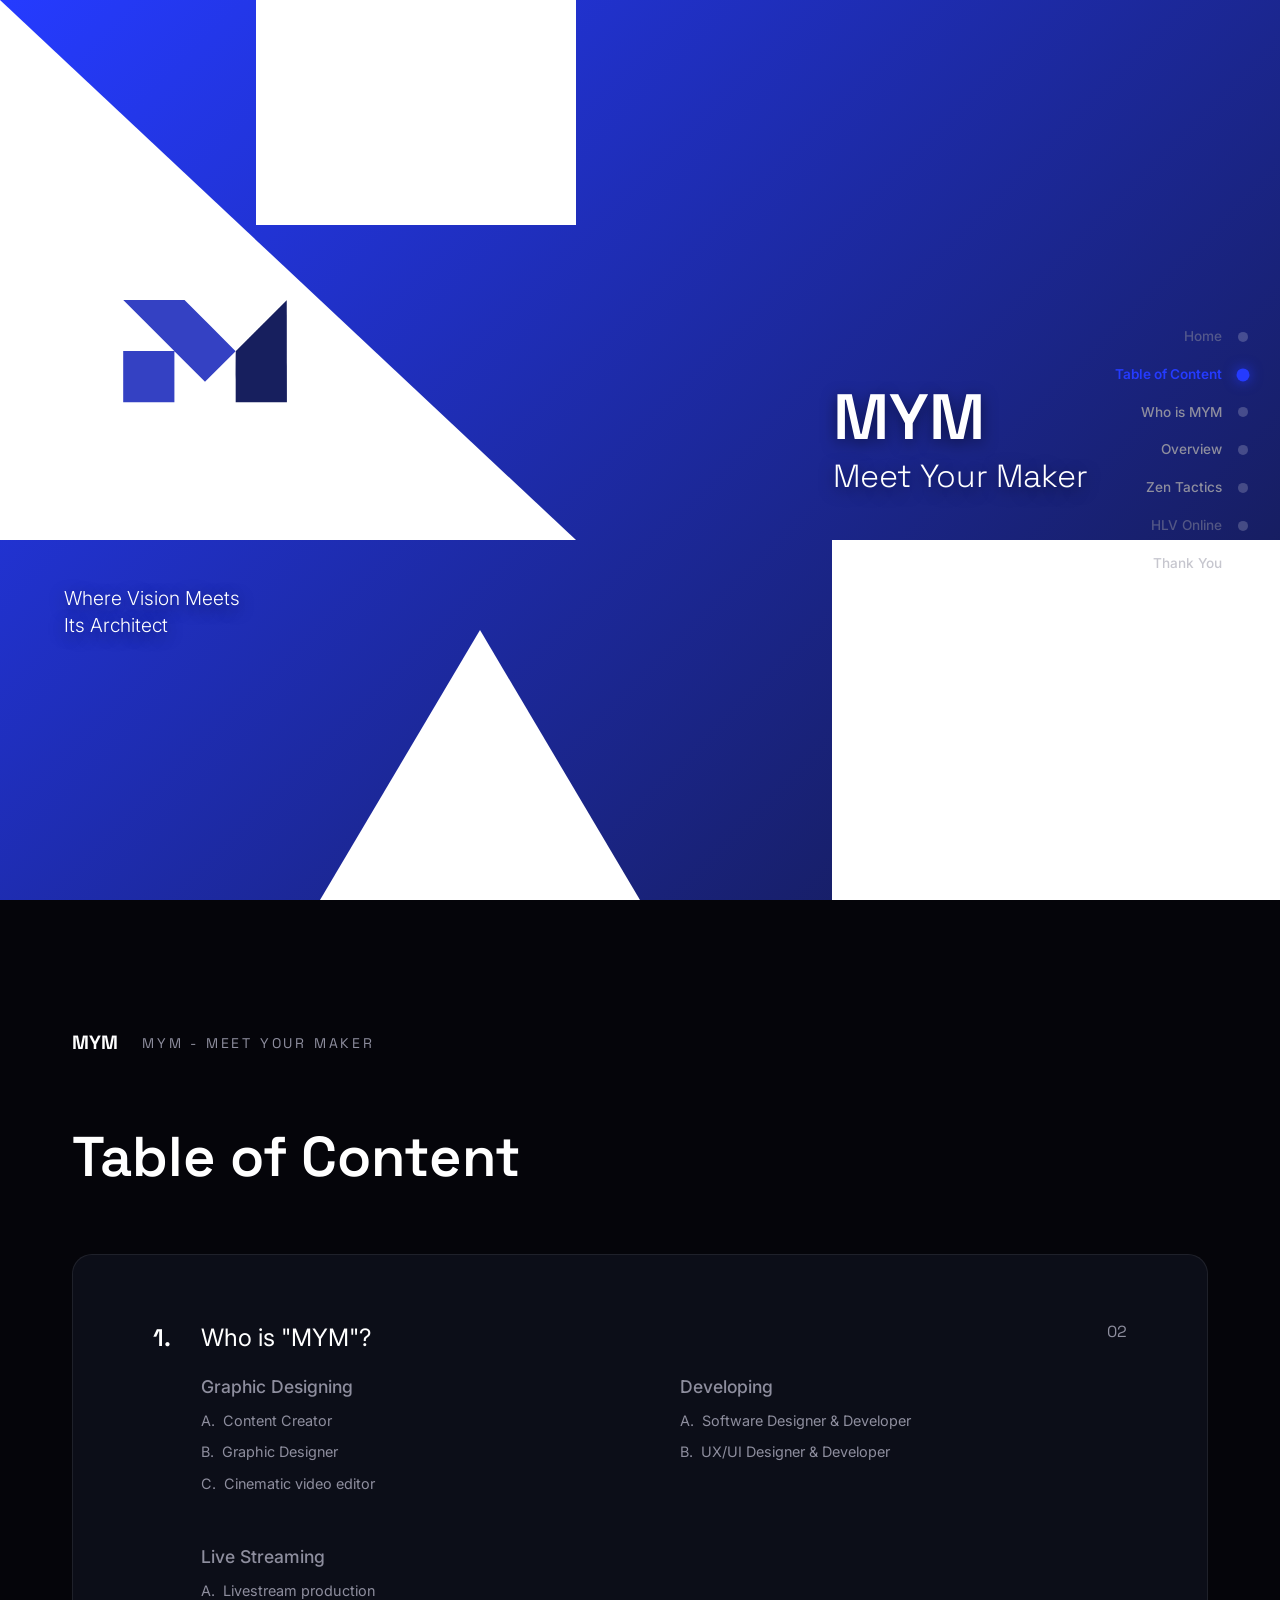
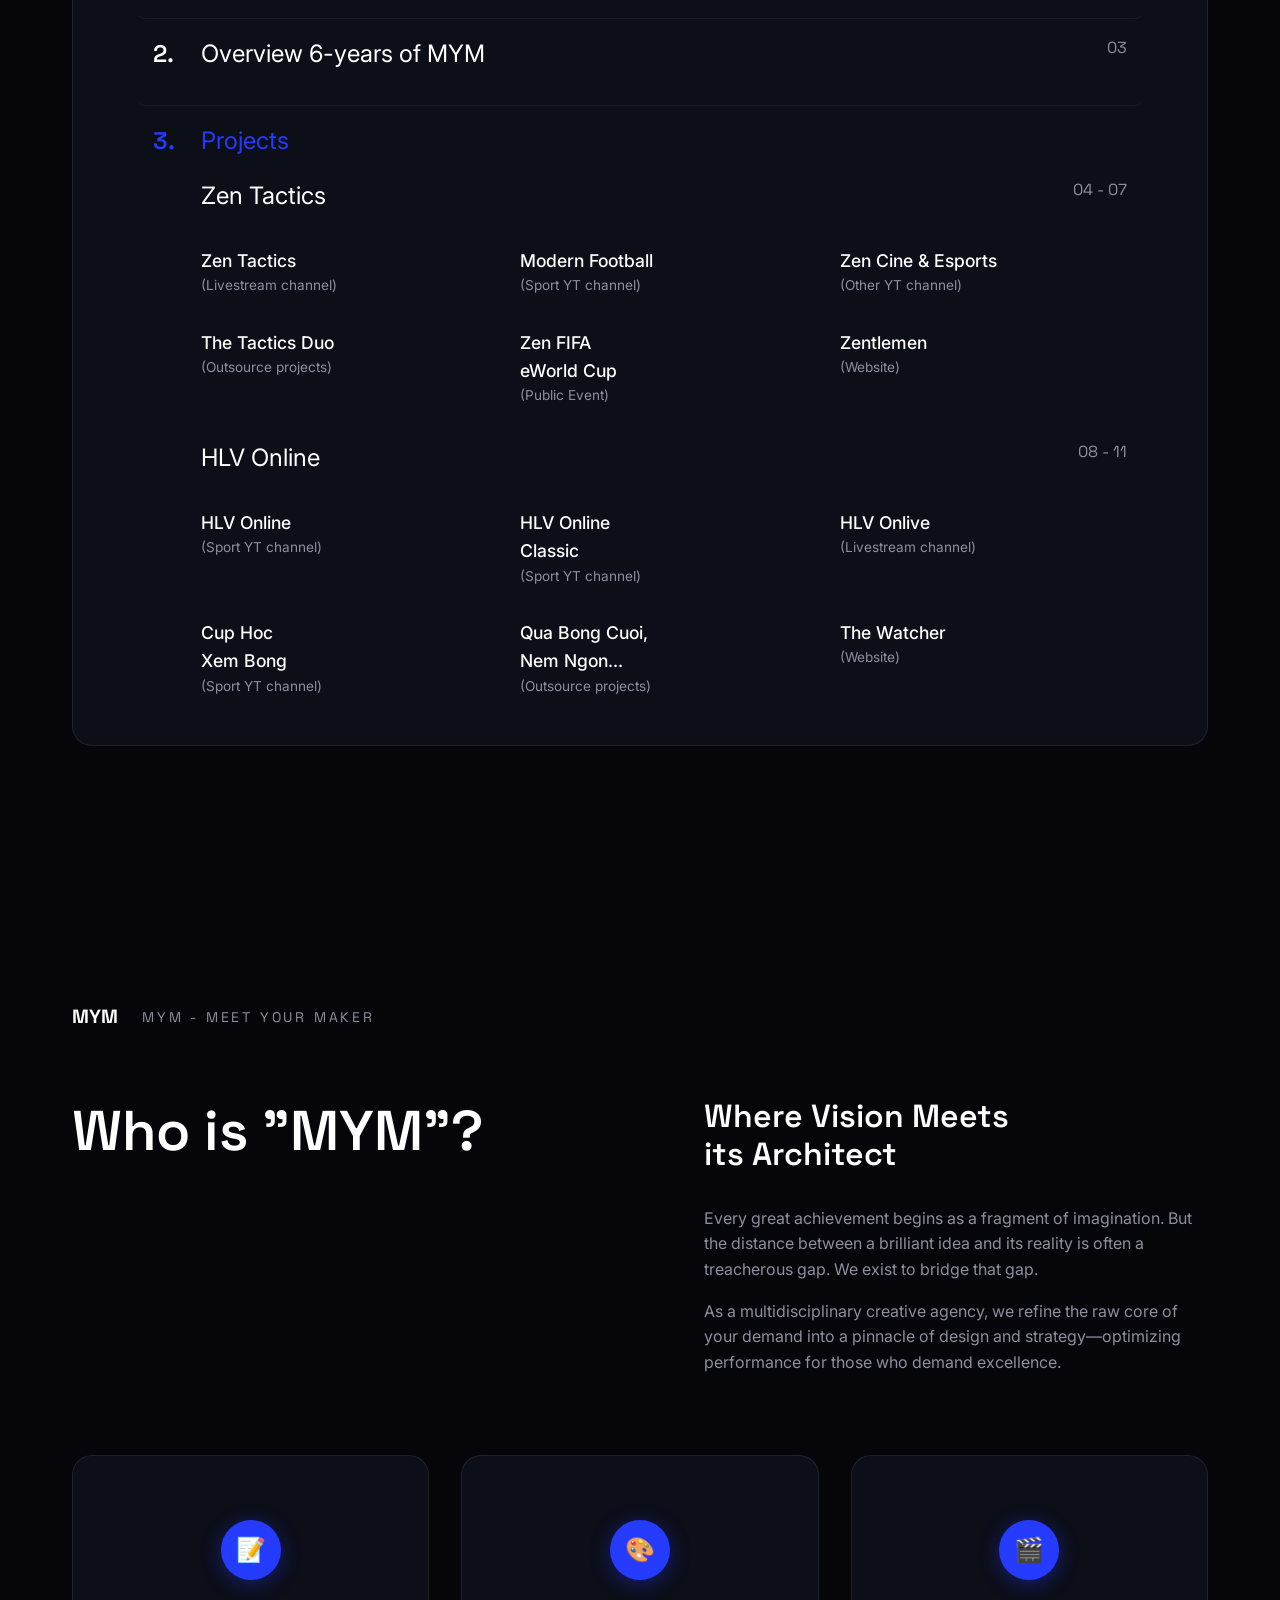
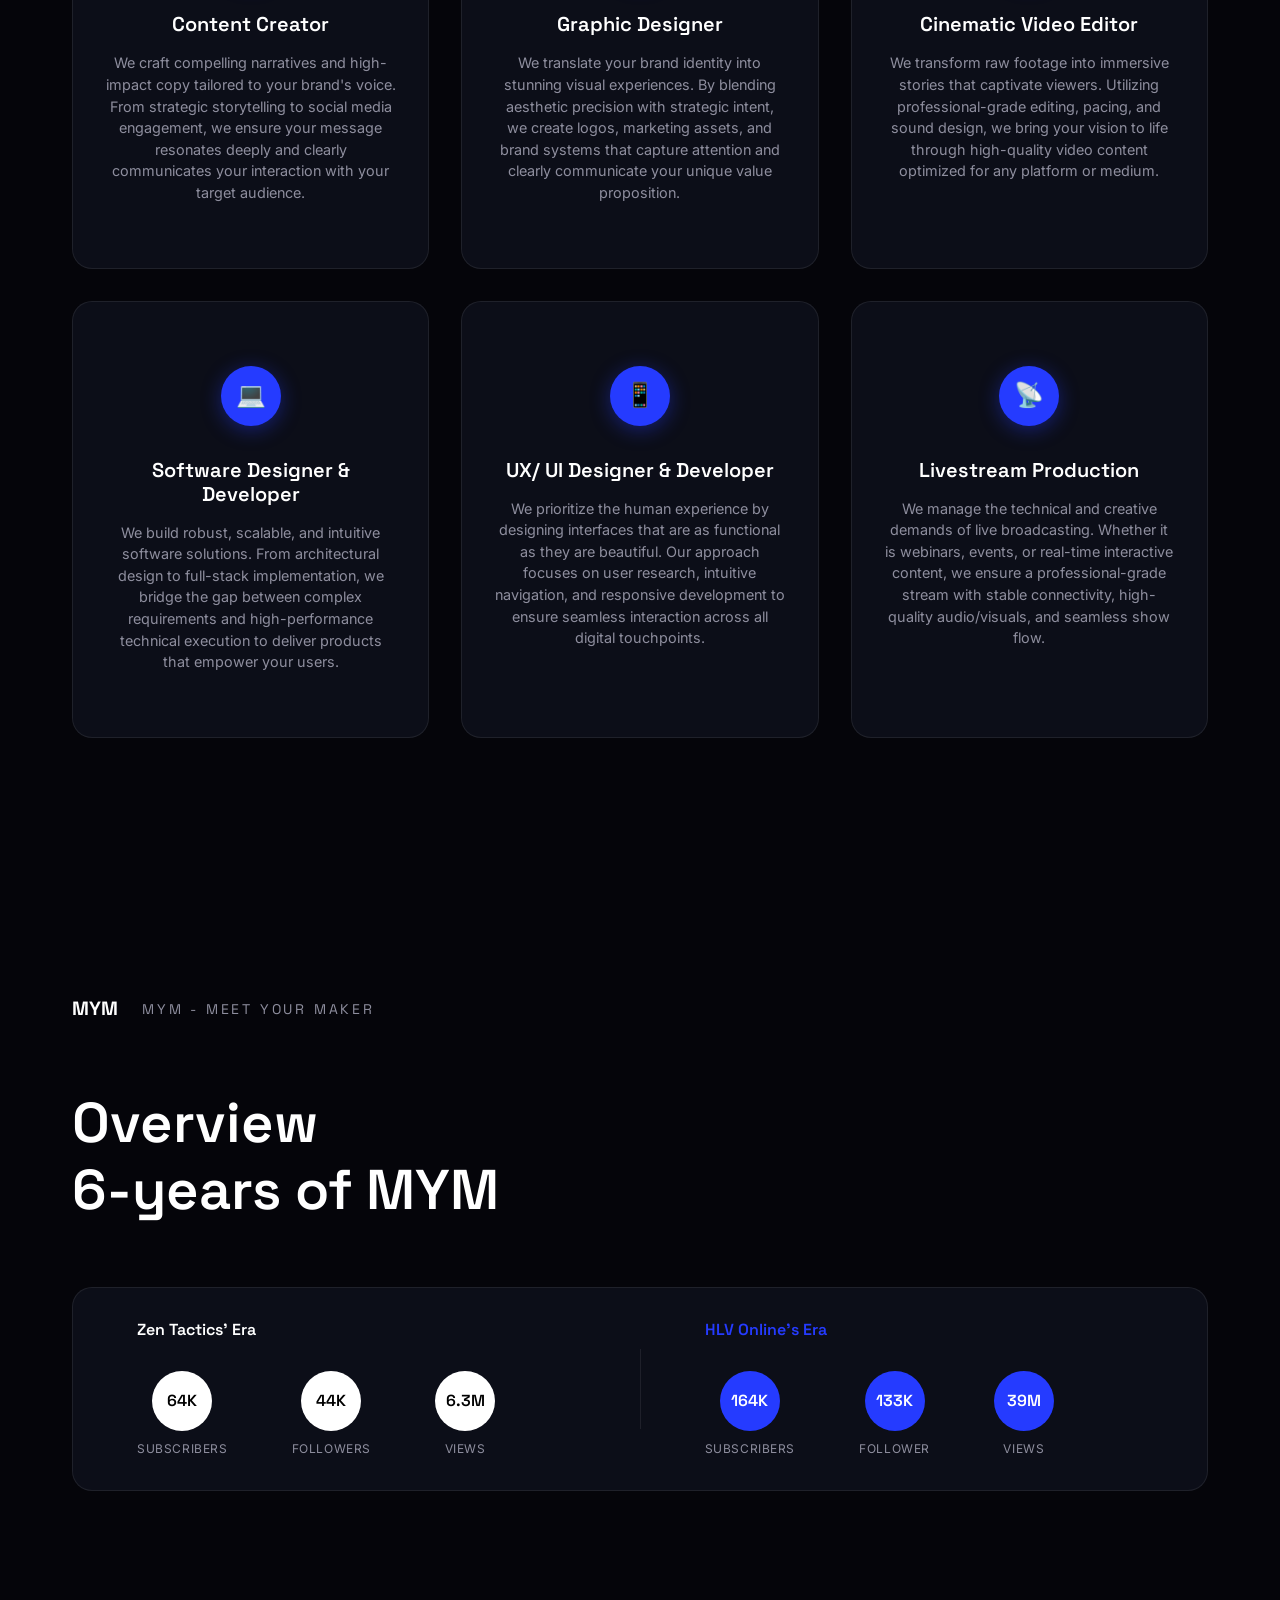
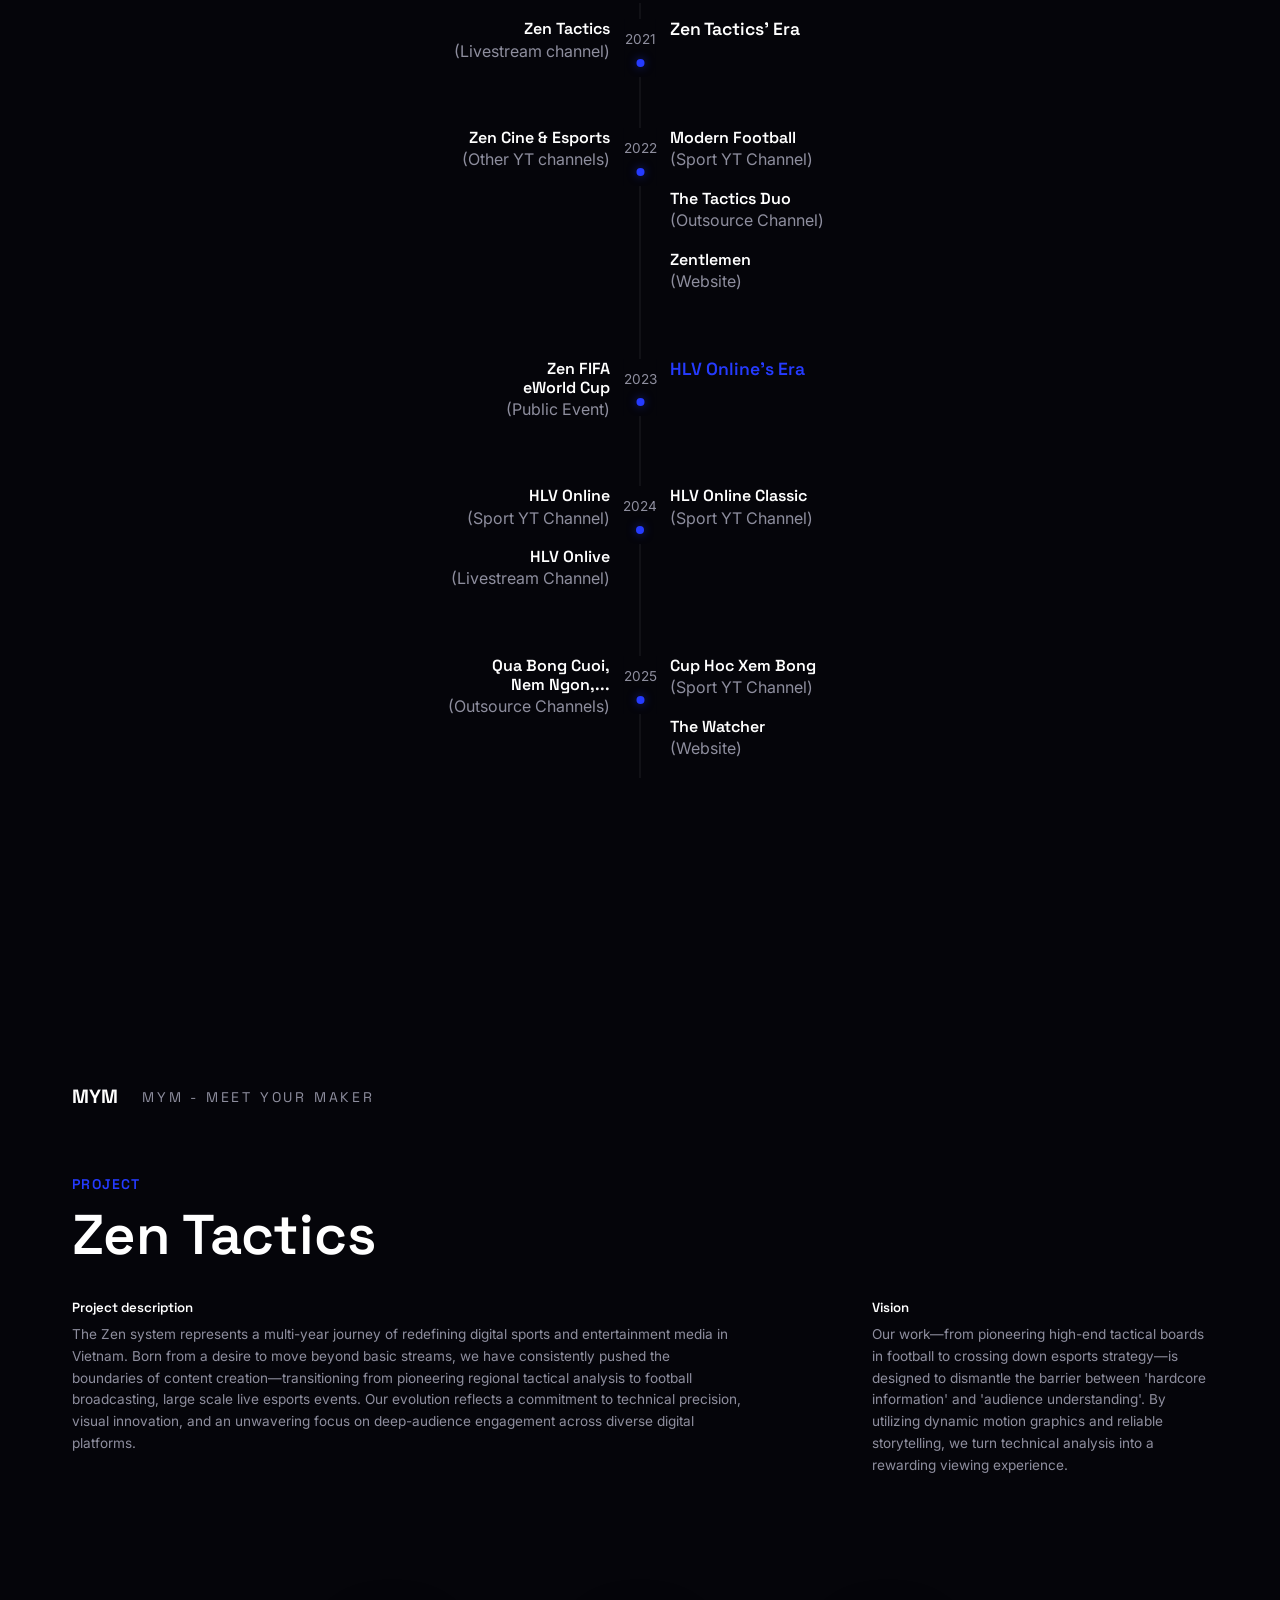
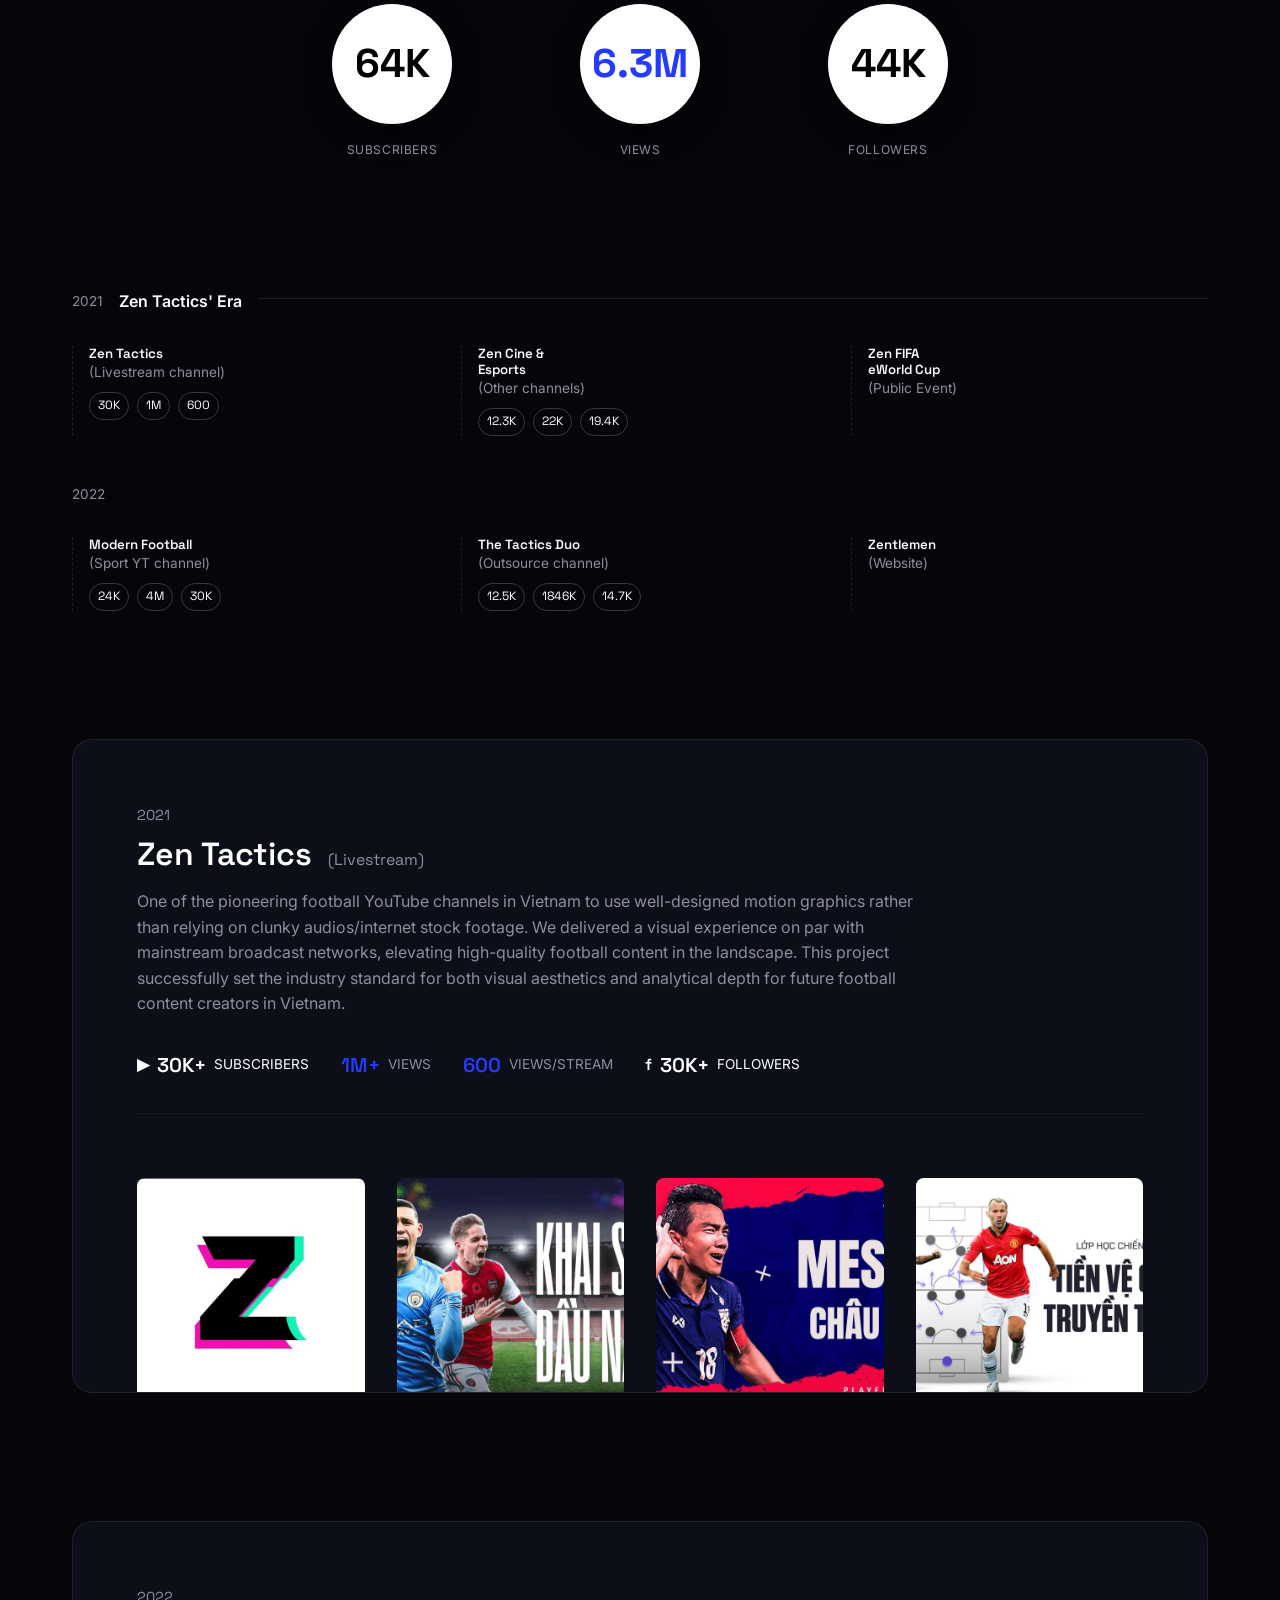
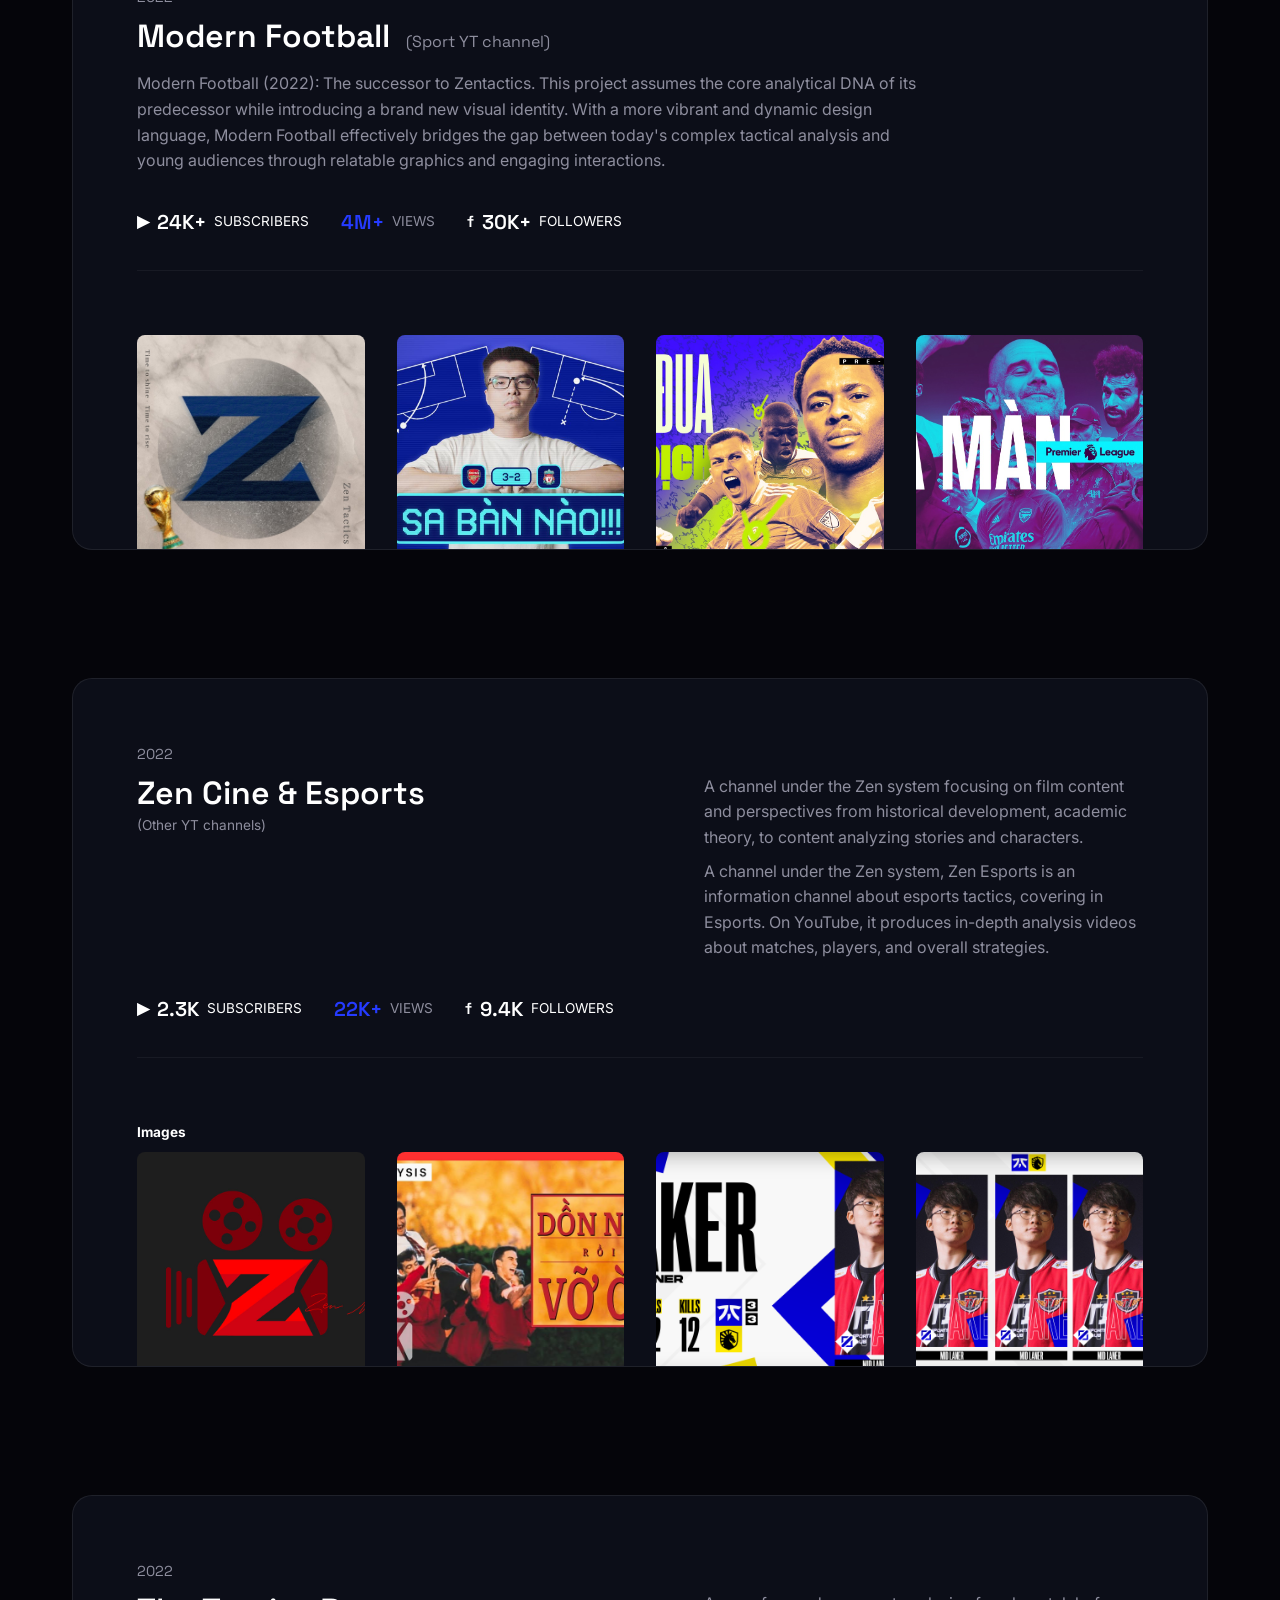
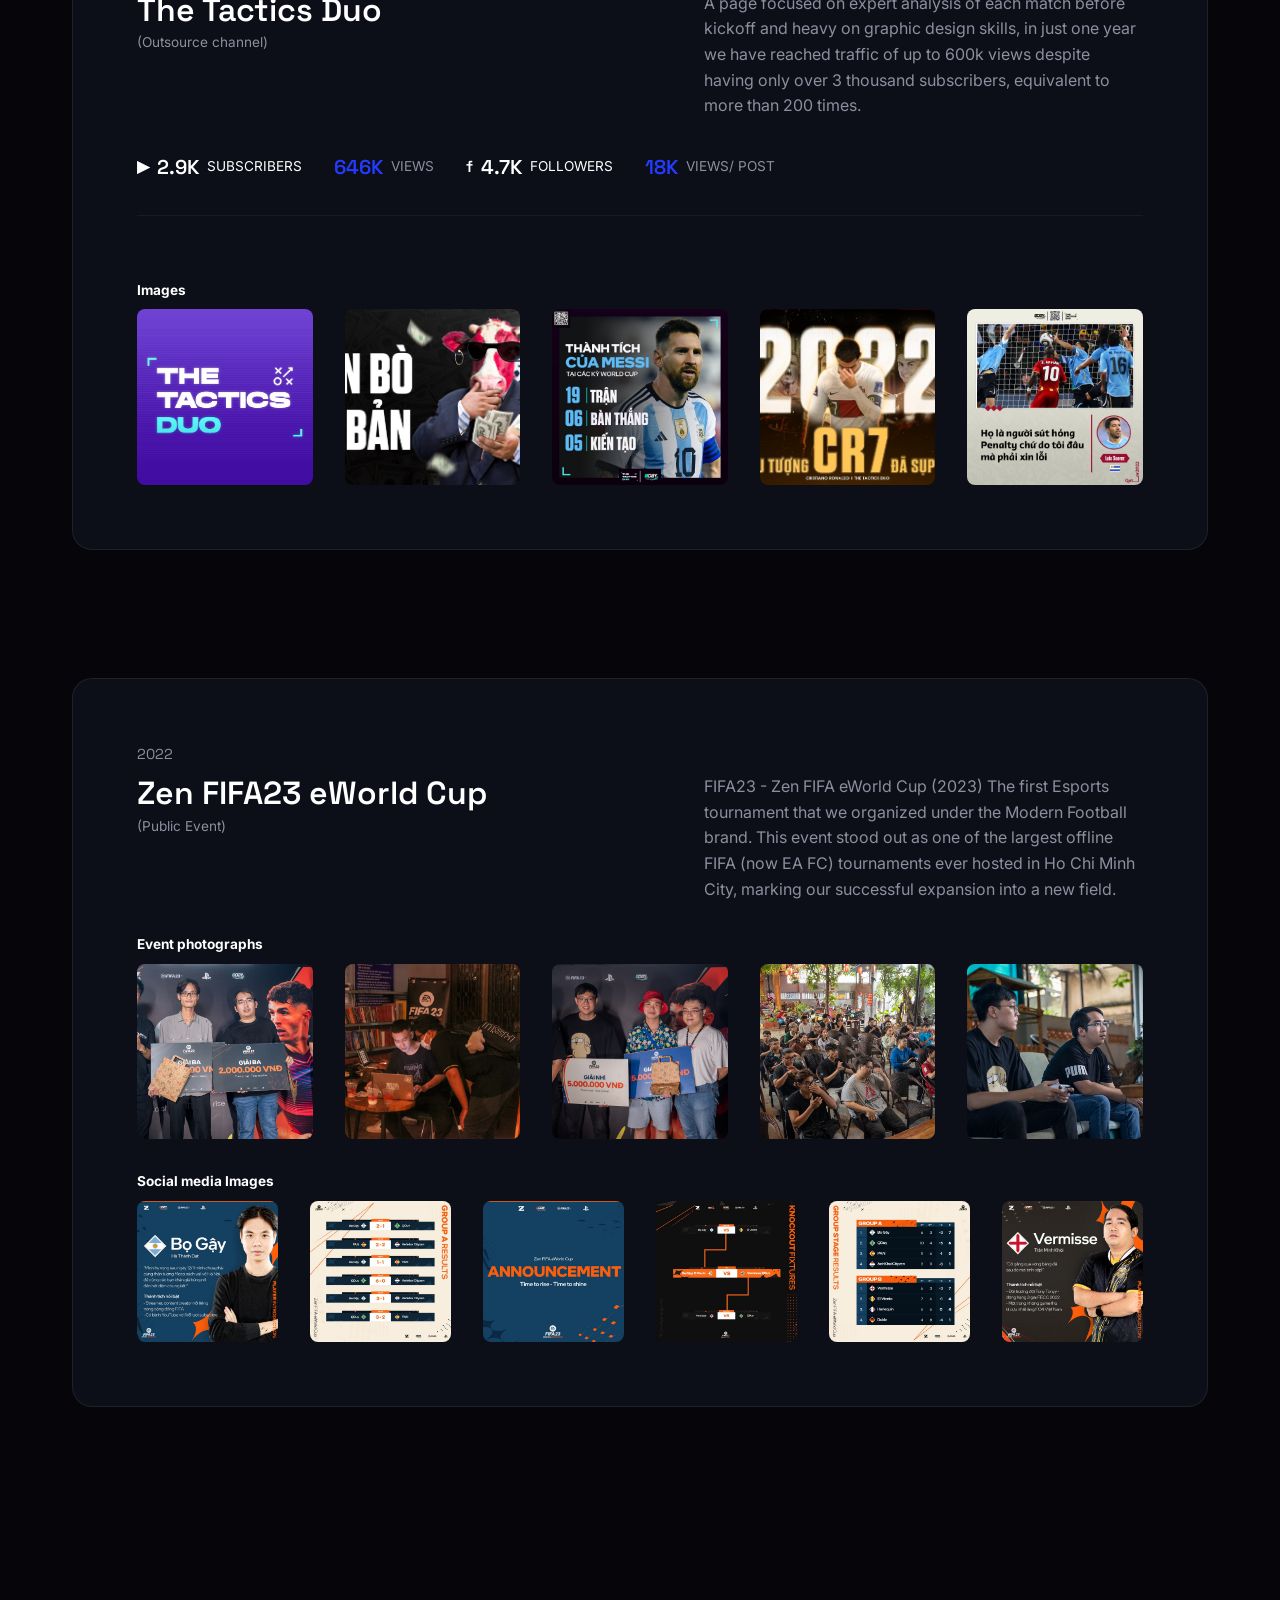
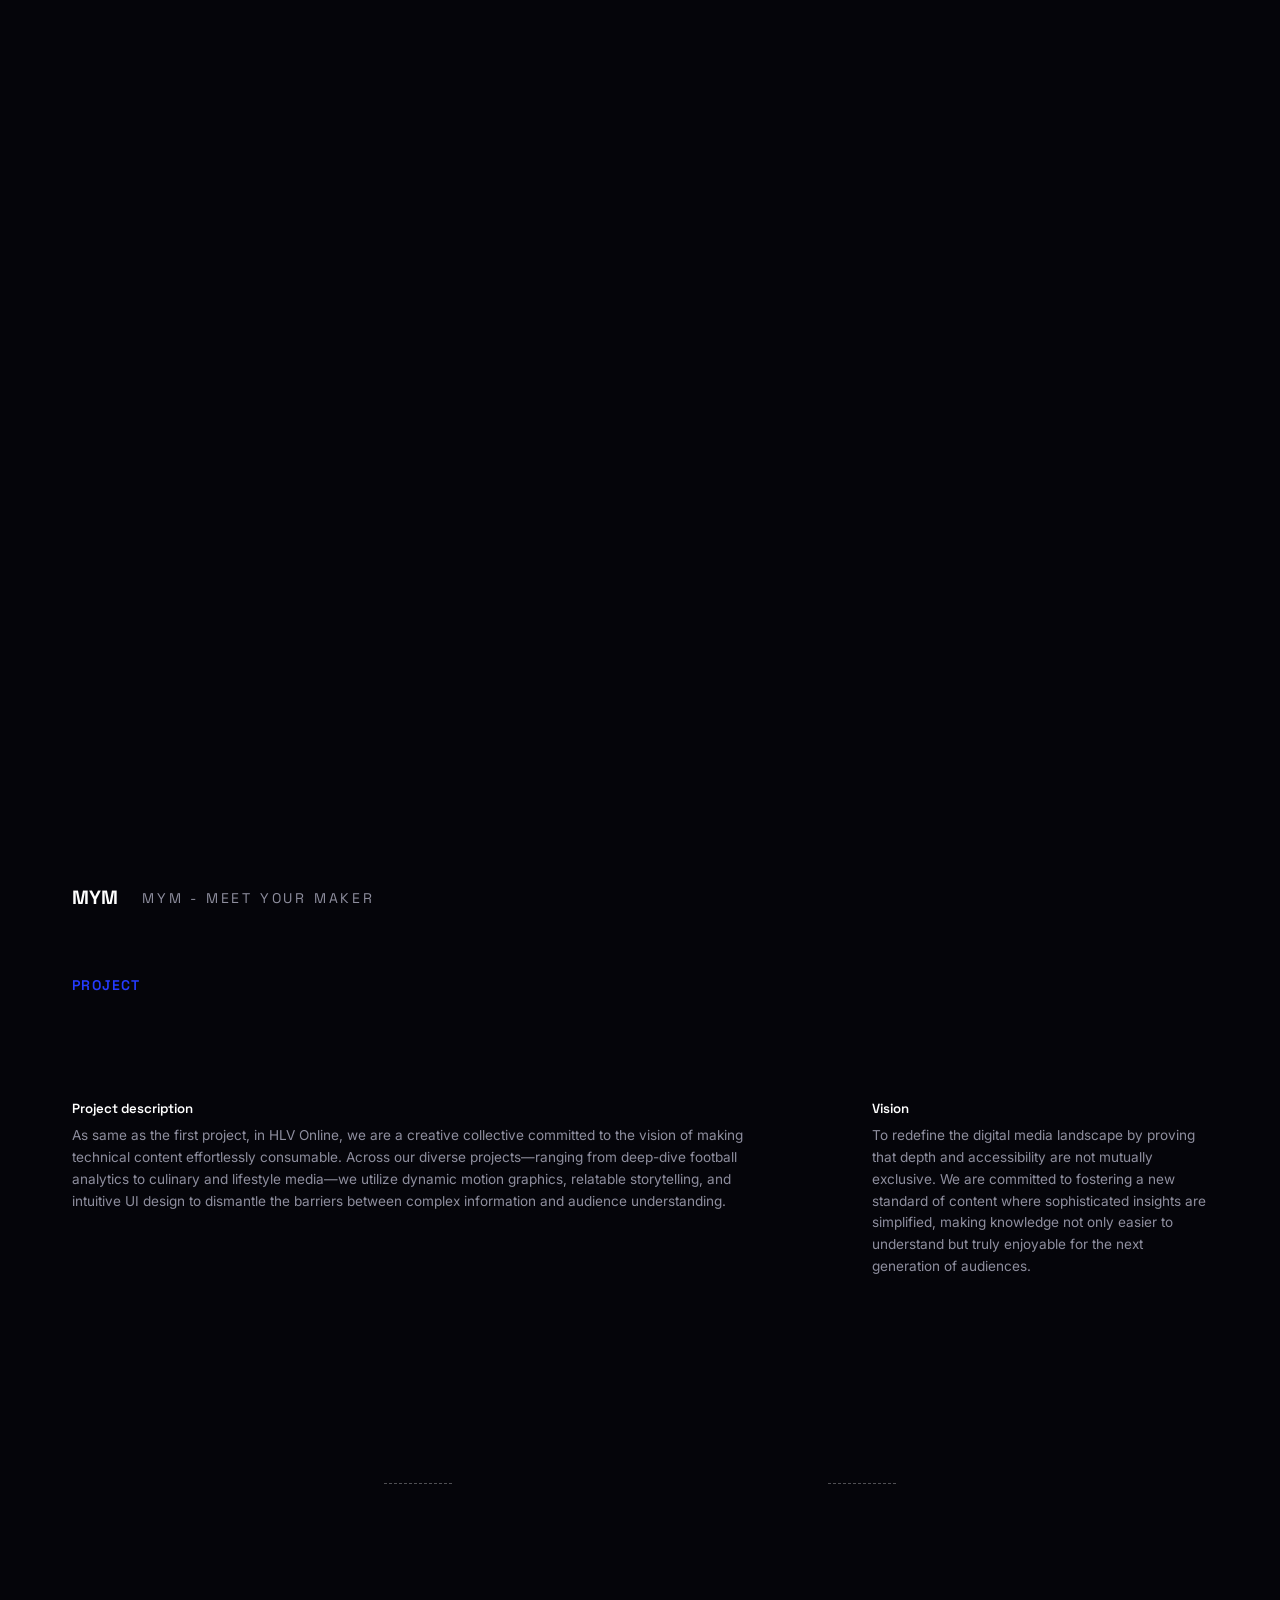
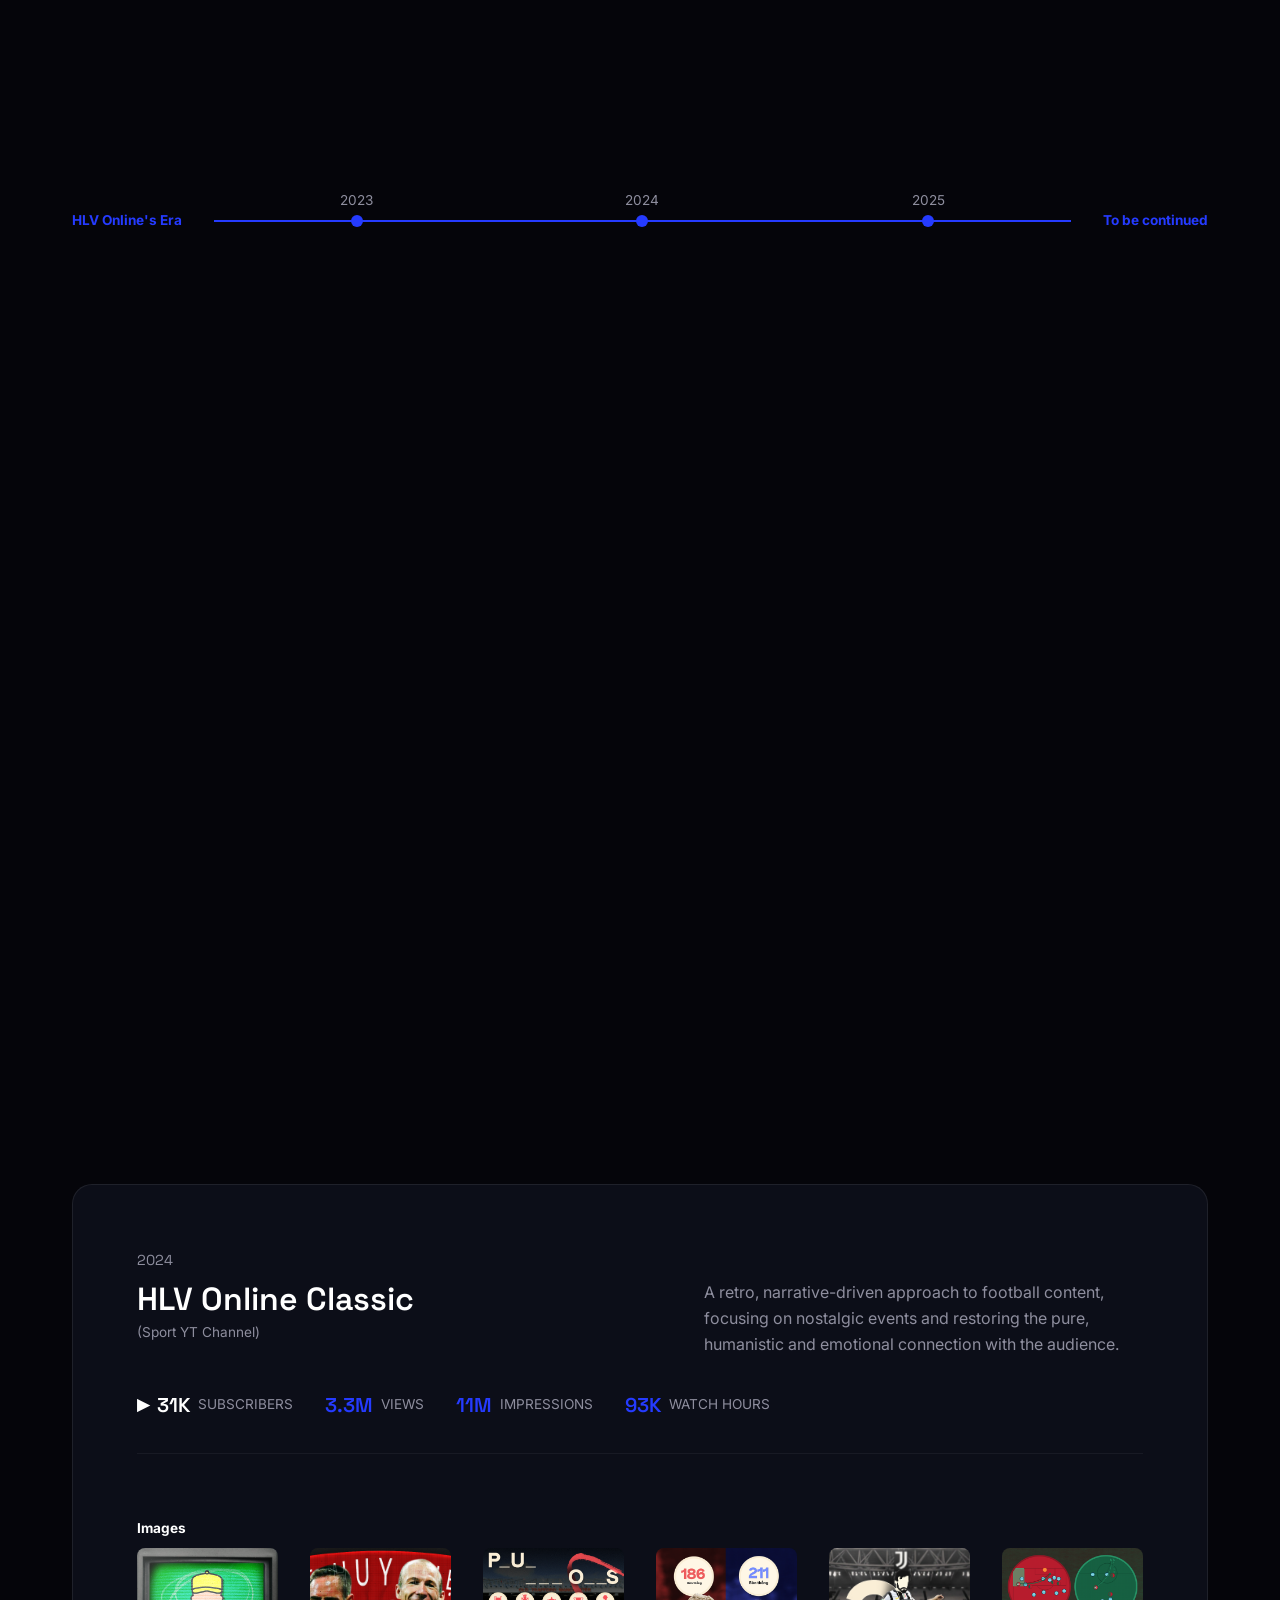
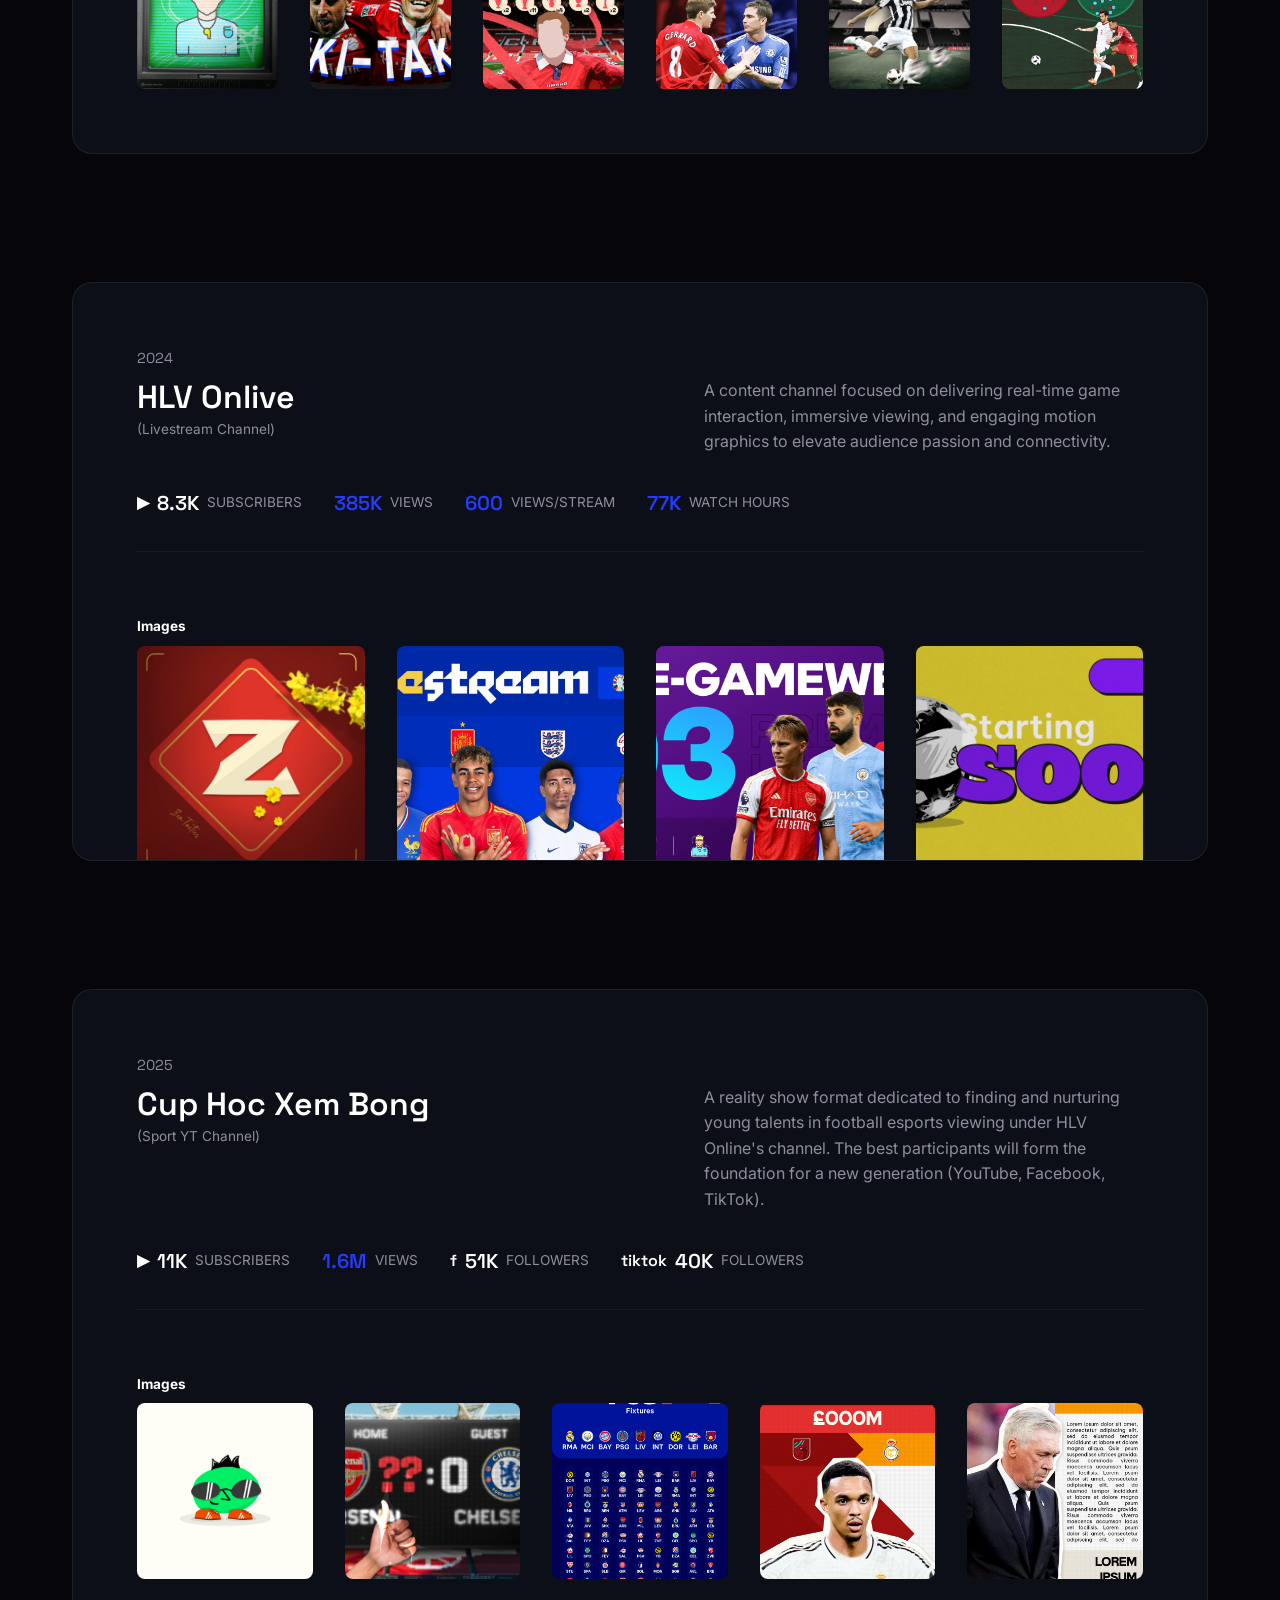
==== commit 5570e3a6: "fix: fix the hero section" ====
--- a/index.html
+++ b/index.html
@@ -142,35 +142,24 @@
 
     <!-- Hero Section -->
     <section class="hero" id="hero">
-      <div class="hero-bg">
-        <!-- Simulated background from design -->
-        <div class="shape-triangle-1 parallax-layer" data-speed="20"></div>
-      </div>
-      <div class="container hero-content">
-        <div class="hero-logo-large animate-float">
-          <!-- Abstract Logo representation -->
-          <svg
-            width="200"
-            height="150"
-            viewBox="0 0 200 150"
-            fill="none"
-            xmlns="http://www.w3.org/2000/svg"
-          >
-            <!-- Top left rect -->
-            <rect y="70" width="40" height="40" fill="#253BFF" />
-            <!-- Diagonal 1 -->
-            <path d="M0 50 L70 120 L100 90 L30 20 Z" fill="#141843" />
-            <!-- Diagonal 2 -->
-            <path d="M100 90 L170 20 L200 50 L130 120 Z" fill="#141843" />
-            <!-- Right rect -->
-            <rect x="160" y="50" width="40" height="70" fill="#141843" />
-          </svg>
+      <!-- Static Geometric Shapes from Poster -->
+      <div class="hero-shape shape-top-rect"></div>
+      <div class="hero-shape shape-logo-tri"></div>
+      <div class="hero-shape shape-bot-tri"></div>
+      <div class="hero-shape shape-bot-rect"></div>
+      
+      <!-- Content -->
+      <div class="hero-content">
+        <div class="hero-logo-box">
+          <img src="logos/portfolio/official-logo-1.svg" alt="MYM Official Logo" class="hero-mym-logo" />
         </div>
-        <div class="hero-text">
+        
+        <div class="hero-title-box">
           <h1>MYM</h1>
           <h2>Meet Your Maker</h2>
         </div>
-        <div class="hero-subtext">
+        
+        <div class="hero-desc-box">
           <p>Where Vision Meets<br />Its Architect</p>
         </div>
       </div>
--- a/css/style.css
+++ b/css/style.css
@@ -1,87 +1,110 @@
 /* Custom Shapes & Backgrounds */
 .hero {
+  position: relative;
   min-height: 100vh;
+  background: linear-gradient(135deg, var(--clr-primary) 0%, var(--clr-secondary) 100%);
+  overflow: hidden;
+  padding: 0;
+  color: var(--clr-text-light);
+}
+
+.hero-shape {
+  position: absolute;
+  background-color: #FFFFFF;
+  z-index: 2;
+}
+
+.shape-top-rect {
+  top: 0;
+  left: 20%;
+  width: 25vw;
+  height: 25vh;
+}
+
+.shape-logo-tri {
+  top: 0;
+  bottom: 40%;
+  left: 0;
+  width: 45vw;
+  clip-path: polygon(0 0, 100% 100%, 0 100%);
+}
+
+.shape-bot-tri {
+  bottom: 0;
+  left: 25%;
+  width: 25vw;
+  height: 30vh;
+  clip-path: polygon(50% 0, 100% 100%, 0 100%);
+}
+
+.shape-bot-rect {
+  bottom: 0;
+  right: 0;
+  width: 35vw;
+  height: 40vh;
+}
+
+.hero-content {
+  position: absolute;
+  inset: 0;
+  z-index: 4;
+}
+
+.hero-logo-box {
+  position: absolute;
+  bottom: 40%;
+  left: 0;
+  width: 30vw;
+  height: 40vh;
   display: flex;
   align-items: center;
-  position: relative;
-  background-color: var(--clr-primary);
-  color: var(--clr-text-light);
-  padding: 0;
-}
-
-.hero-bg {
+  justify-content: center;
+  padding-left: 2vw;
+  padding-bottom: 2vh;
+}
+
+.hero-mym-logo {
+  width: 70%;
+  max-width: 250px;
+  height: auto;
+}
+
+.hero-title-box {
   position: absolute;
-  top: 0;
-  left: 0;
-  width: 100%;
-  height: 100%;
-  z-index: 1;
-  overflow: hidden;
-}
-
-/* Shapes simulating the logo / triangles from the design */
-.hero-bg::before {
-  content: "";
+  bottom: 45%;
+  right: 15%;
+  display: flex;
+  flex-direction: column;
+  justify-content: flex-end;
+  color: #FFFFFF;
+  text-shadow: 0 4px 15px rgba(0,0,0,0.5);
+}
+
+.hero-title-box h1 {
+  font-size: 5vw;
+  margin-bottom: 0.5rem;
+  line-height: 1;
+}
+
+.hero-title-box h2 {
+  font-size: 2.5vw;
+  font-weight: 300;
+  margin: 0;
+}
+
+.hero-desc-box {
   position: absolute;
-  top: 0;
-  left: 10%;
-  width: 40%;
-  height: 50%;
-  background: white;
-}
-
-.hero-bg::after {
-  content: "";
-  position: absolute;
-  bottom: 0;
-  right: 10%;
-  width: 30%;
-  height: 40%;
-  background: white;
-}
-
-.shape-triangle-1 {
-  position: absolute;
-  bottom: 0;
-  left: 0;
-  width: 0;
-  height: 0;
-  border-left: 50vw solid transparent;
-  border-right: 50vw solid transparent;
-  border-bottom: 50vh solid white;
-}
-
-.hero-content {
-  position: relative;
-  z-index: 2;
-  width: 100%;
-  display: grid;
-  grid-template-columns: 1fr 1fr;
-  gap: var(--space-xl);
-  align-items: center;
-}
-
-.hero-logo-large {
-  display: flex;
-  justify-content: center;
-}
-
-.hero-text h1 {
-  font-size: 5rem;
-  margin-bottom: var(--space-xs);
-}
-
-.hero-text h2 {
-  font-size: 3rem;
-  font-weight: 400;
-  margin-bottom: var(--space-md);
-}
-
-.hero-subtext {
-  grid-column: 1 / -1;
-  font-size: 1.5rem;
+  top: 65%;
+  left: 5%;
+  color: #FFFFFF;
+  text-shadow: 0 4px 15px rgba(0,0,0,0.5);
+}
+
+.hero-desc-box p {
+  font-size: 1.5vw;
   font-weight: 300;
-  margin-top: var(--space-lg);
+  line-height: 1.4;
+  margin: 0;
 }
 
 /* Table of Content */
@@ -260,7 +283,6 @@
 
 /* Responsive */
 @media (max-width: 992px) {
-  .hero-content,
   .about-top,
   .toc-sublist-wrapper {
     grid-template-columns: 1fr;
@@ -1351,7 +1373,6 @@
     .overview-content,
     .about-content,
     .toc-projects-grid,
-    .hero-content,
     .about-top,
     .toc-sublist-wrapper,
     .services-grid,
@@ -1413,24 +1434,35 @@
     }
 
     /* Hero adjustments for single column */
-    .hero-content {
-      text-align: center;
-      gap: 1.5rem;
-    }
-    .hero-logo-large {
-      order: -1;
-      transform: scale(0.7);
-    }
-    .hero-text {
-      display: flex;
-      flex-direction: column;
-      align-items: center;
-    }
-    .hero-subtext {
-      margin-top: 1rem;
-      text-align: center;
-      font-size: 1.25rem;
-    }
+    /* Hero adjustments for single column */
+    .shape-logo-tri {
+      top: 0;
+      bottom: 50%;
+      width: 80vw;
+    }
+    .shape-bot-rect {
+      width: 50vw;
+      height: 50vh;
+    }
+
+    .hero-logo-box {
+      width: 70vw;
+      height: 30vh;
+      bottom: 50%;
+      padding-left: 5vw;
+    }
+    .hero-title-box {
+      bottom: 55%;
+      right: 5%;
+    }
+    .hero-title-box h1 { font-size: 12vw; }
+    .hero-title-box h2 { font-size: 5vw; }
+    
+    .hero-desc-box {
+      top: 55%;
+      left: 5%;
+    }
+    .hero-desc-box p { font-size: 4vw; }
     /* HLV Timeline: Vertical layout with correct time mapping */
     .hlv-timeline-section {
       display: flex !important;
